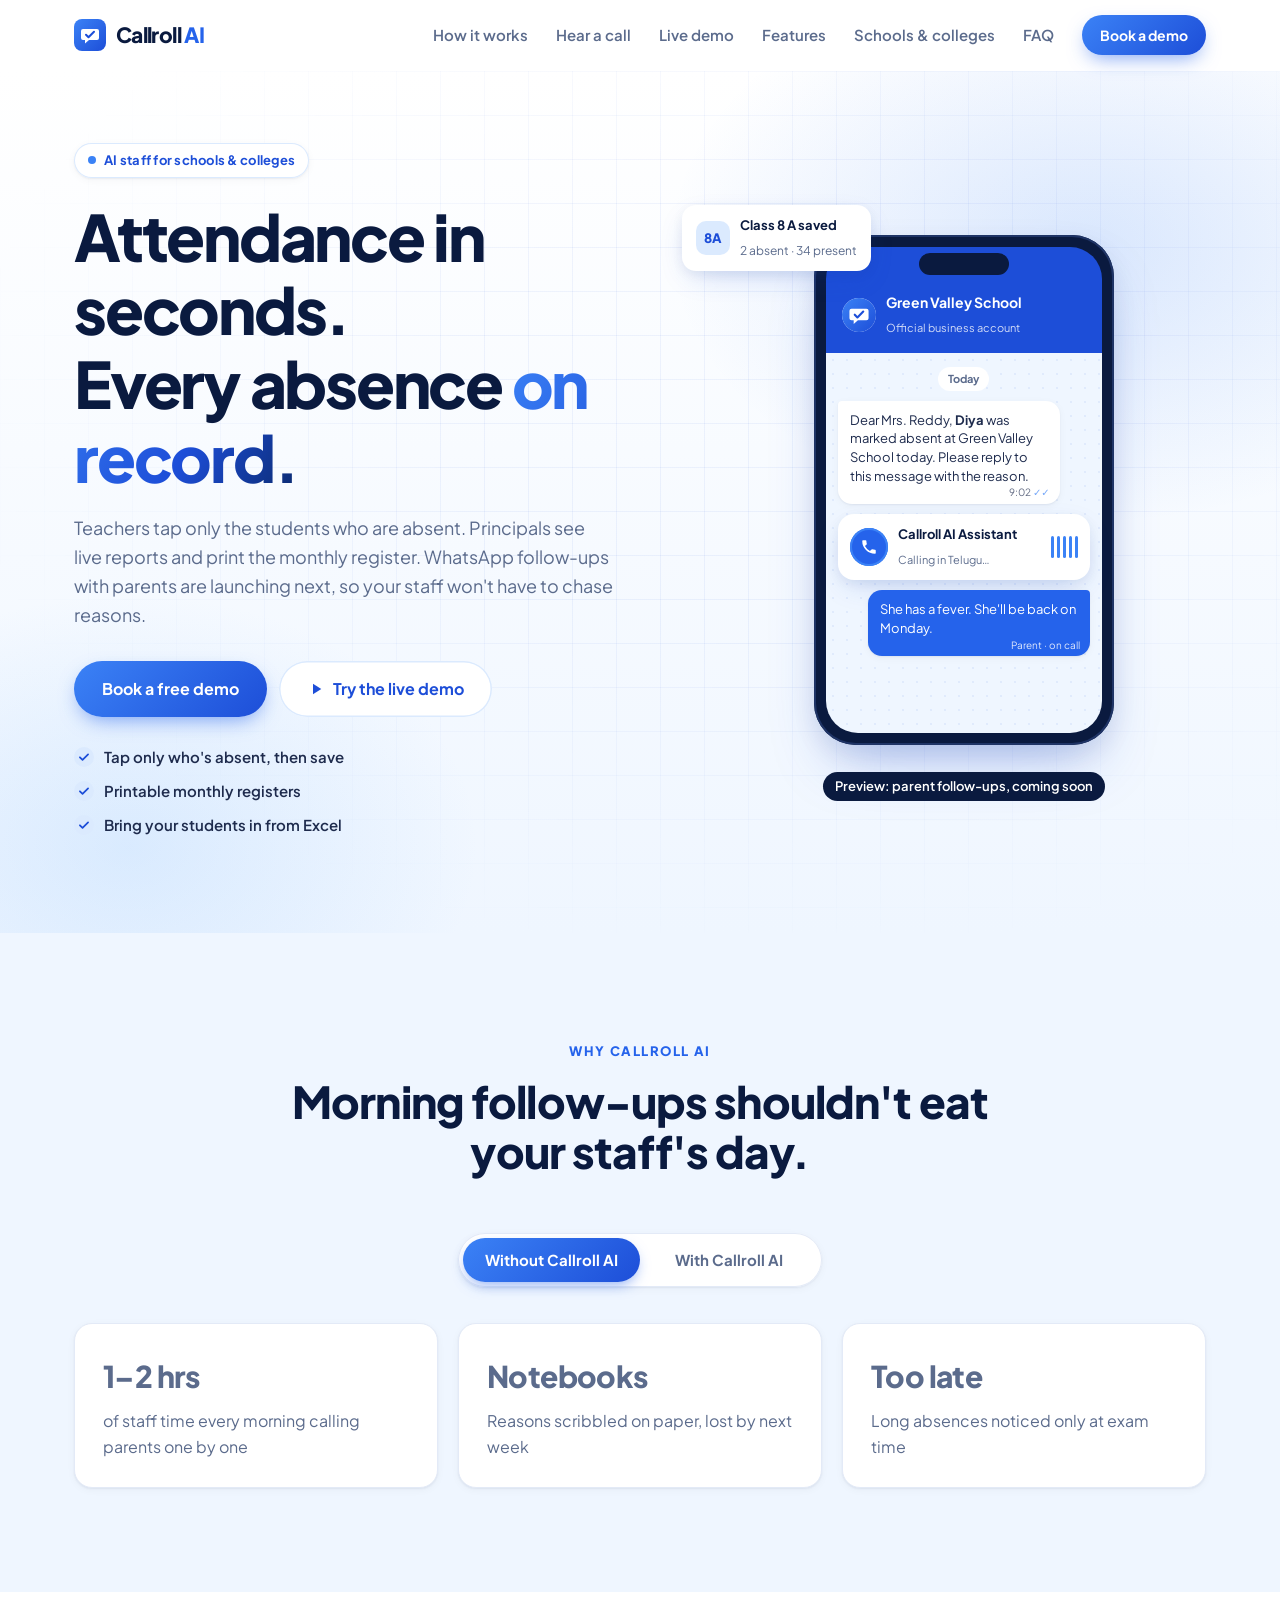
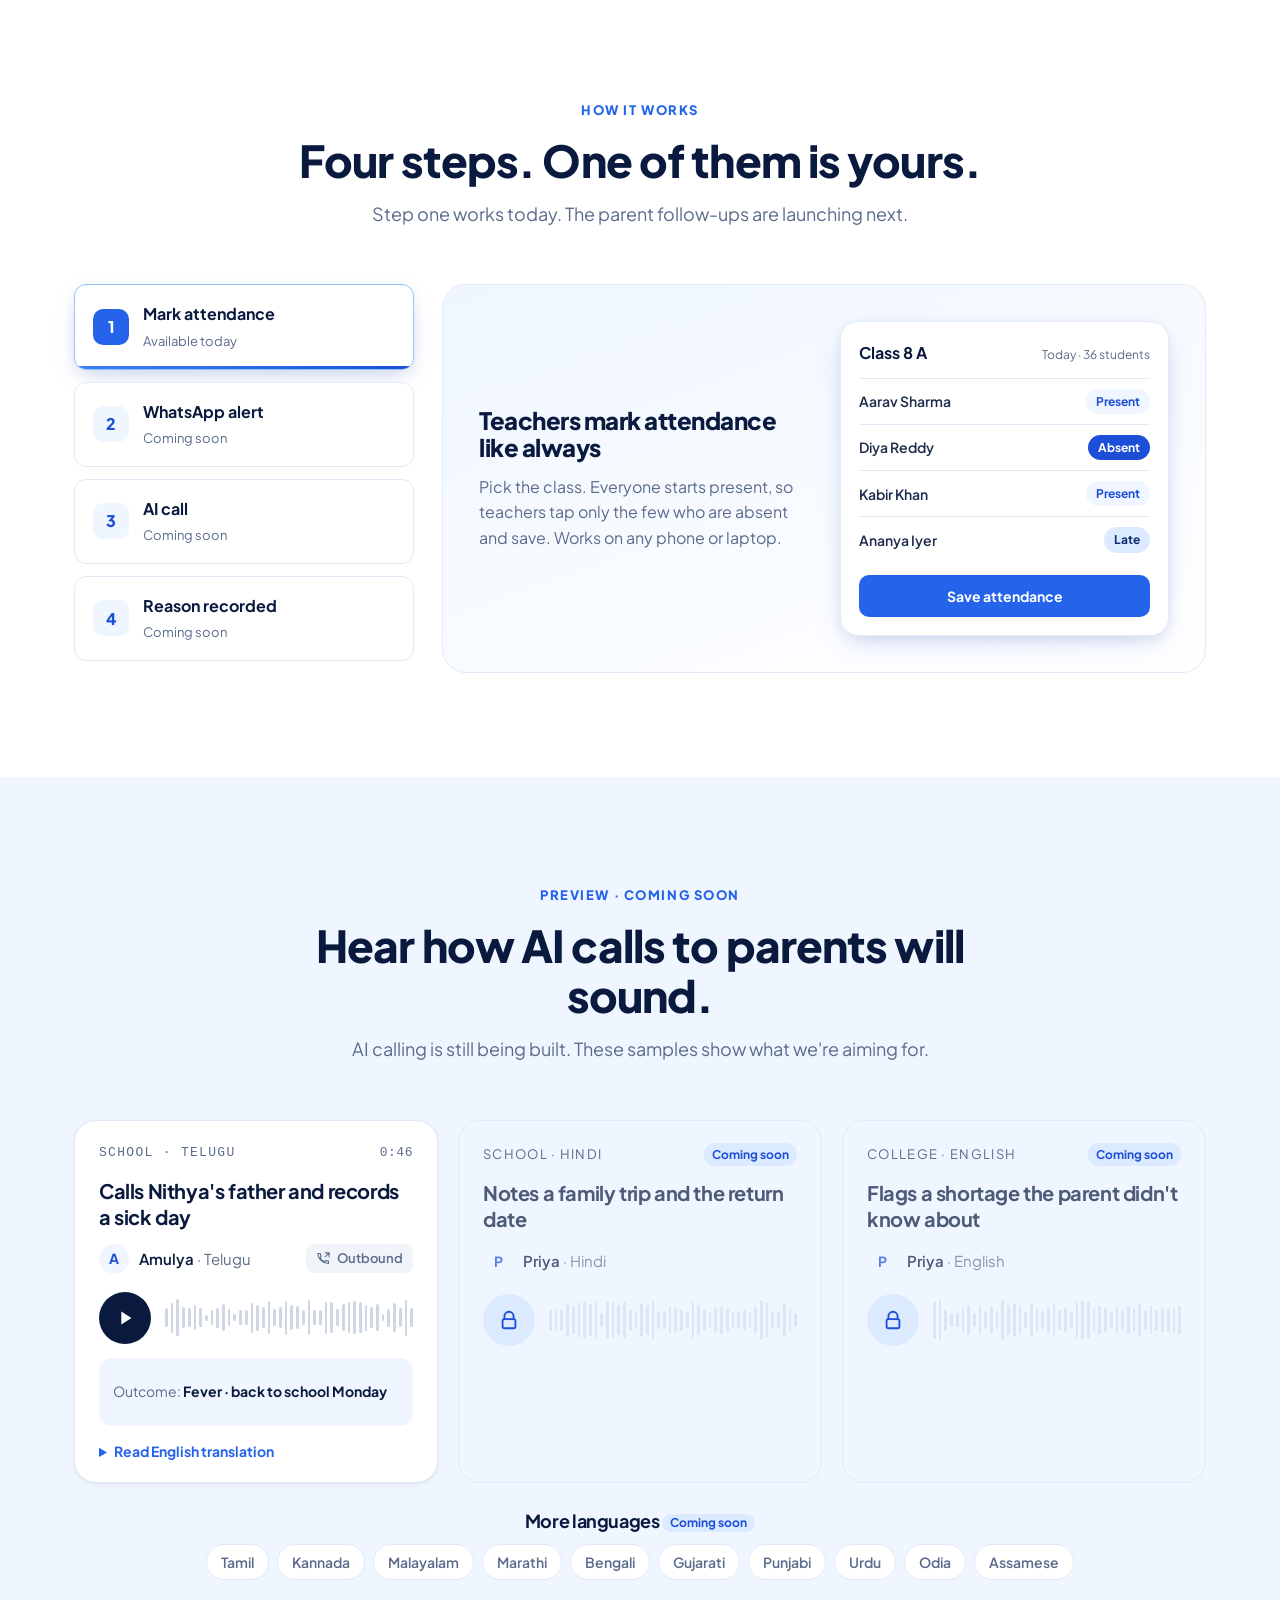
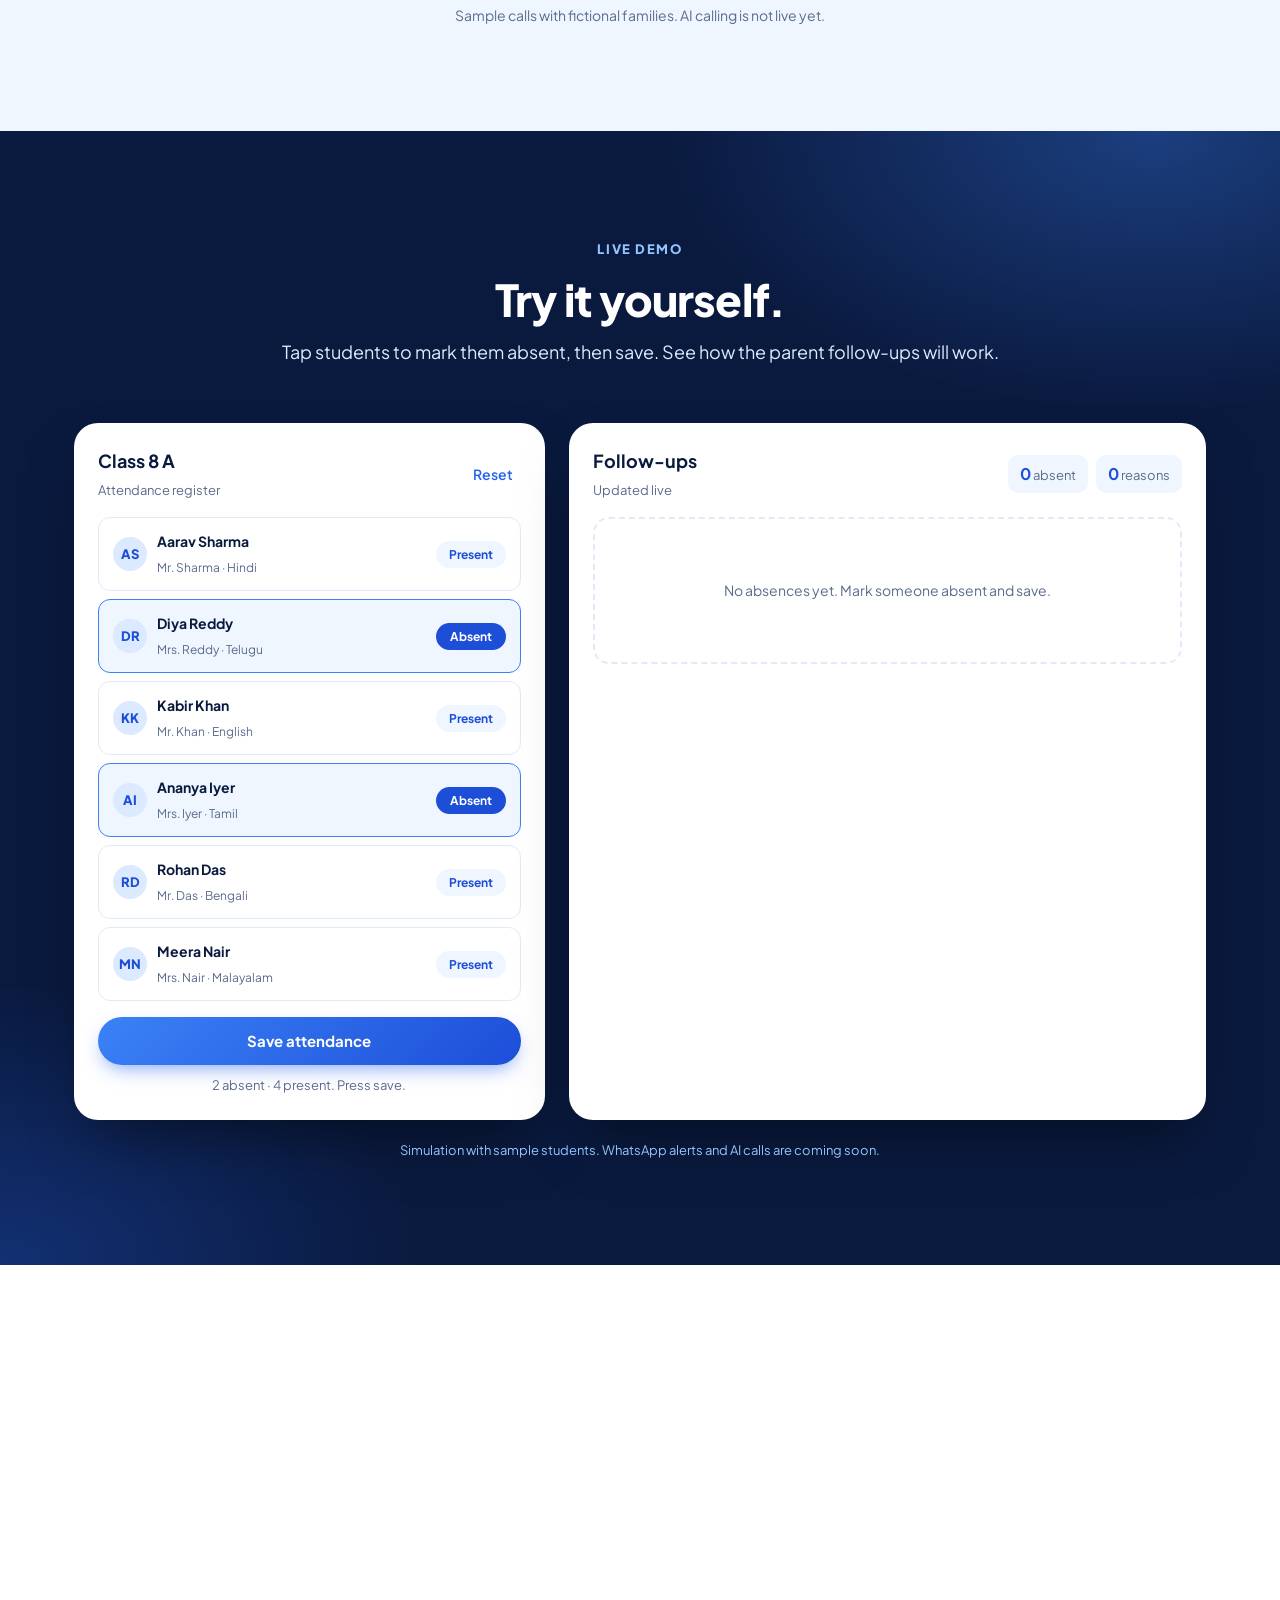
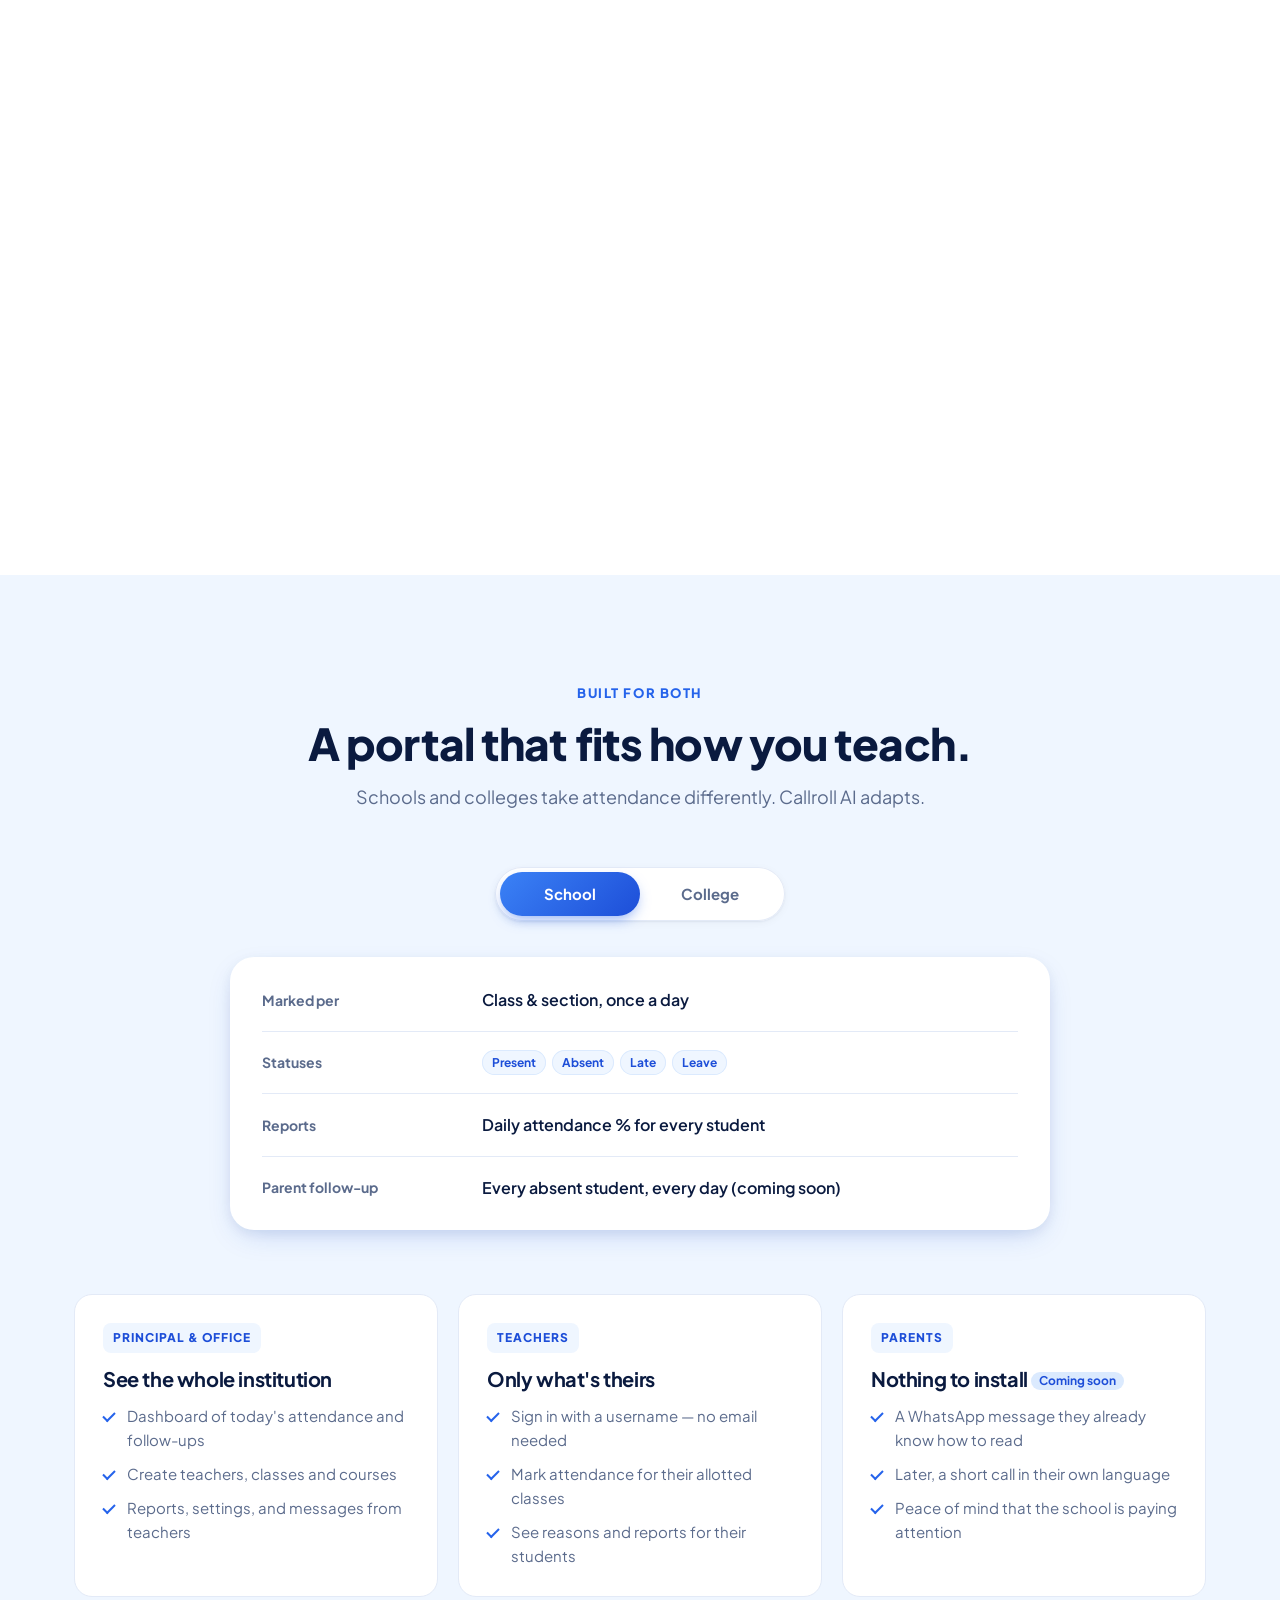
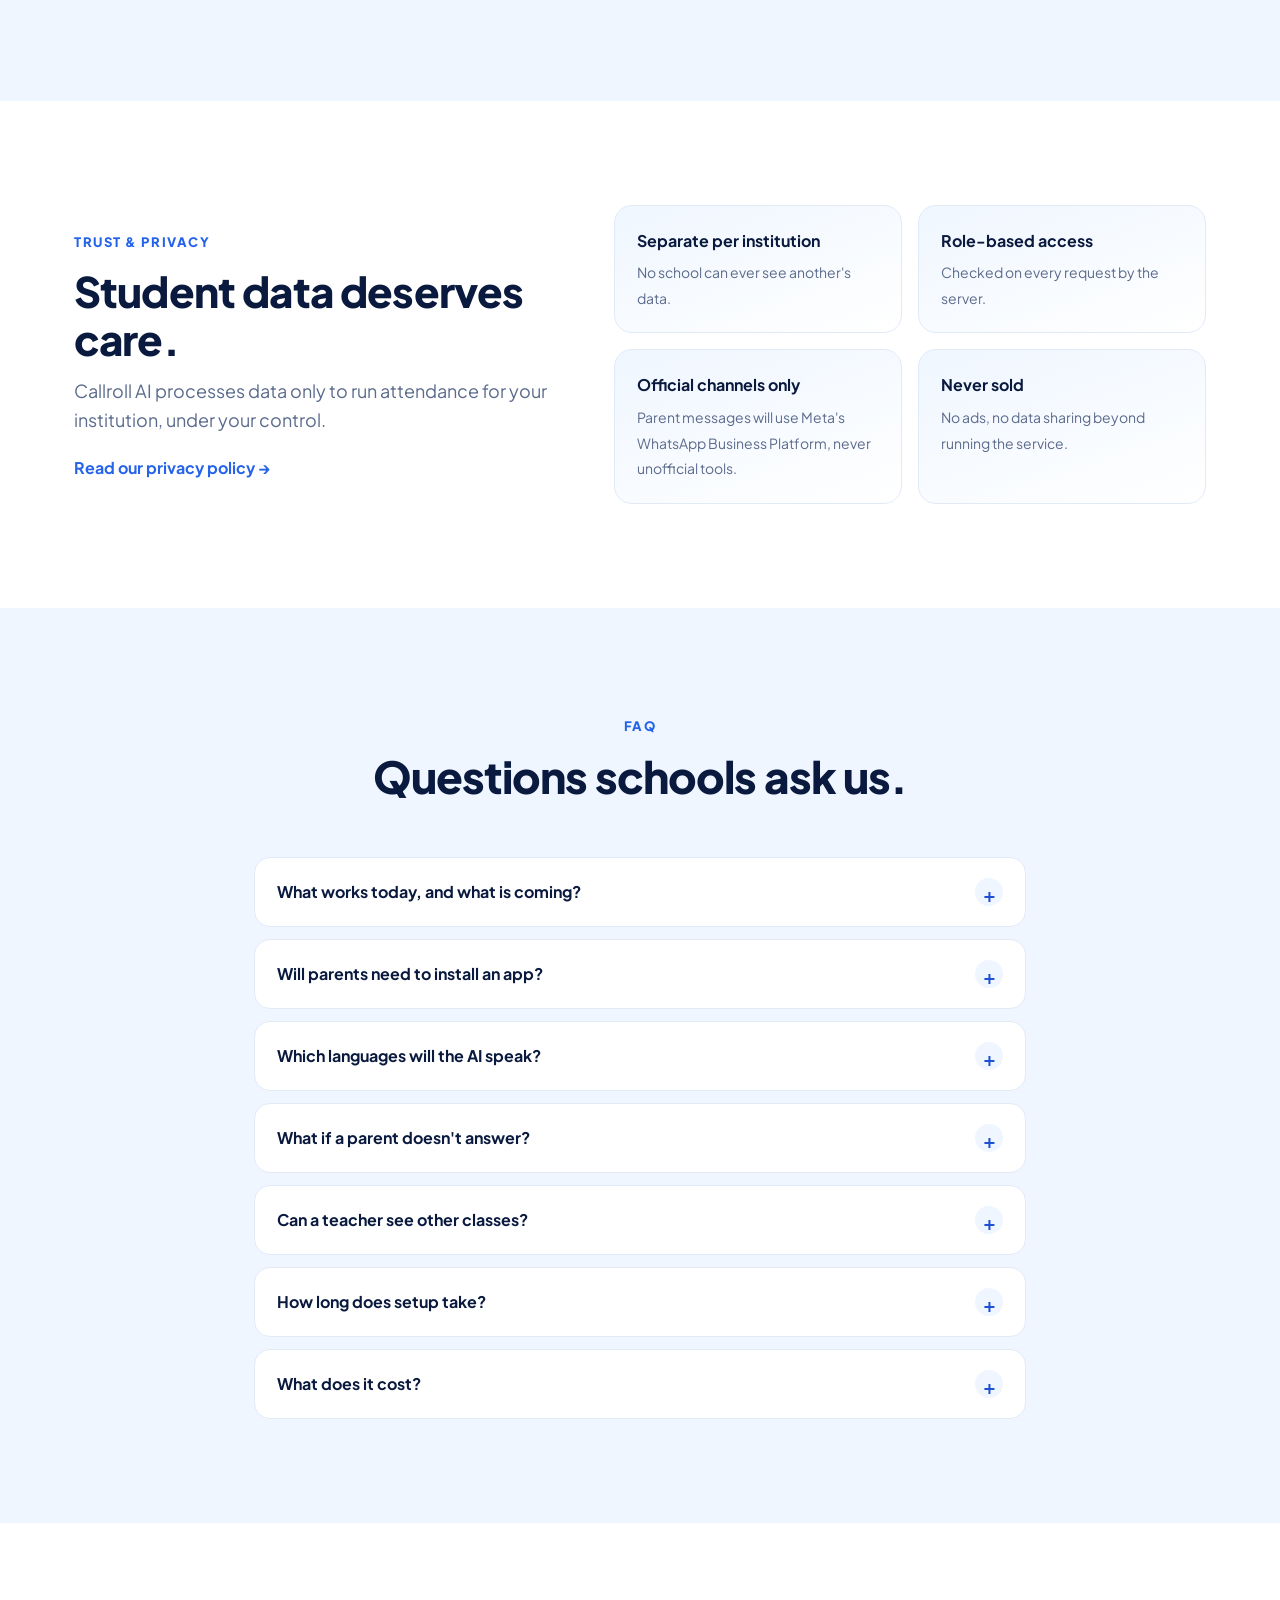
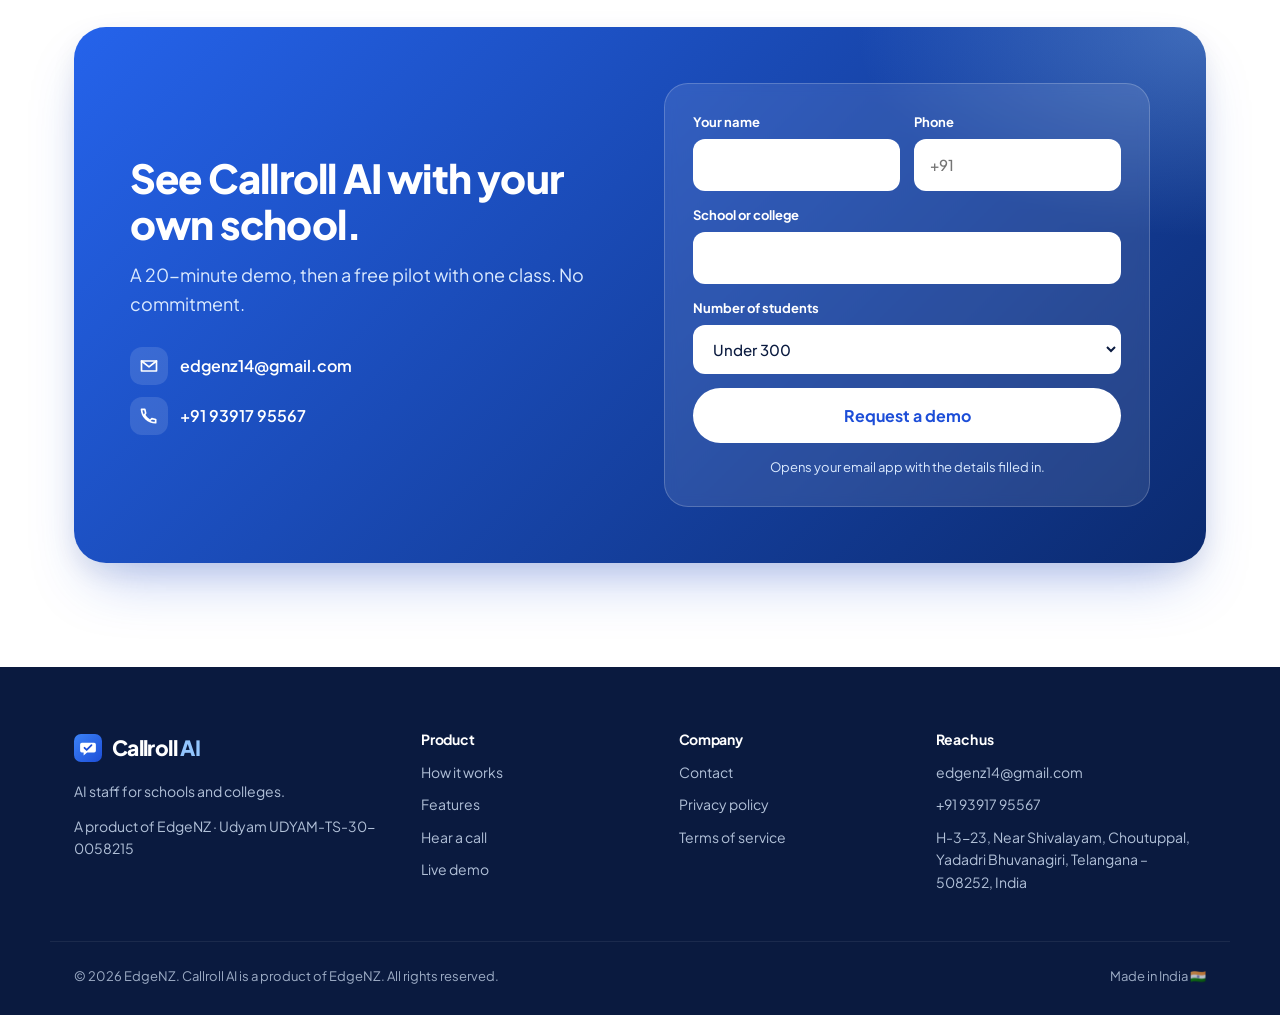
==== index.html @ d60bf0aa "Show what works today and mark the rest as coming soon The website promised WhatsApp alerts and AI c" ====
<!doctype html>
<html lang="en">
<head>
  <meta charset="utf-8">
  <meta name="viewport" content="width=device-width, initial-scale=1">
  <title>Callroll AI — Attendance for schools and colleges</title>
  <meta name="description" content="Teachers mark a class in seconds. Principals get live reports and a printable monthly register. WhatsApp follow-ups with parents are coming soon.">
  <meta property="og:title" content="Callroll AI — Attendance in seconds.">
  <meta property="og:description" content="Fast attendance, live reports and printable registers for schools and colleges. AI follow-ups with parents coming soon.">
  <meta property="og:type" content="website">
  <meta name="theme-color" content="#1D4ED8">
  <link rel="icon" href="favicon.svg" type="image/svg+xml">
  <link rel="preconnect" href="https://fonts.googleapis.com">
  <link rel="preconnect" href="https://fonts.gstatic.com" crossorigin>
  <link href="https://fonts.googleapis.com/css2?family=Plus+Jakarta+Sans:wght@400;500;600;700;800&display=swap" rel="stylesheet">
  <link rel="stylesheet" href="styles.css">
</head>
<body>

<!-- ============================== NAV ============================== -->
<header class="nav" id="nav">
  <div class="container nav-inner">
    <a href="#top" class="brand" aria-label="Callroll AI home">
      <img src="favicon.svg" alt="" width="32" height="32">
      <span>Callroll <em>AI</em></span>
    </a>

    <nav class="nav-links" id="nav-links" aria-label="Main">
      <a href="#how">How it works</a>
      <a href="#calls">Hear a call</a>
      <a href="#demo">Live demo</a>
      <a href="#features">Features</a>
      <a href="#portals">Schools &amp; colleges</a>
      <a href="#faq">FAQ</a>
      <a href="#contact" class="btn btn-primary btn-sm nav-cta">Book a demo</a>
    </nav>

    <button class="nav-toggle" id="nav-toggle" aria-label="Open menu" aria-expanded="false" aria-controls="nav-links">
      <span></span><span></span><span></span>
    </button>
  </div>
</header>

<main id="top">

<!-- ============================== HERO ============================== -->
<section class="hero">
  <div class="hero-bg" aria-hidden="true"></div>
  <div class="container hero-grid">
    <div class="hero-copy reveal">
      <span class="eyebrow"><span class="dot"></span> AI staff for schools &amp; colleges</span>
      <h1>Attendance in seconds.<br>Every absence <span class="grad">on record.</span></h1>
      <p class="lead">
        Teachers tap only the students who are absent. Principals see live reports and print the
        monthly register. WhatsApp follow-ups with parents are launching next, so your staff won't have to chase reasons.
      </p>
      <div class="hero-actions">
        <a href="#contact" class="btn btn-primary btn-lg">Book a free demo</a>
        <a href="#demo" class="btn btn-ghost btn-lg">
          <svg width="18" height="18" viewBox="0 0 24 24" fill="currentColor" aria-hidden="true"><path d="M8 5v14l11-7z"/></svg>
          Try the live demo
        </a>
      </div>
      <ul class="hero-points">
        <li><svg viewBox="0 0 24 24" aria-hidden="true"><path d="M5 12.5l4.5 4.5L19 7.5"/></svg>Tap only who's absent, then save</li>
        <li><svg viewBox="0 0 24 24" aria-hidden="true"><path d="M5 12.5l4.5 4.5L19 7.5"/></svg>Printable monthly registers</li>
        <li><svg viewBox="0 0 24 24" aria-hidden="true"><path d="M5 12.5l4.5 4.5L19 7.5"/></svg>Bring your students in from Excel</li>
      </ul>
    </div>

    <!-- Animated phone: the whole workflow in one loop -->
    <div class="hero-visual reveal" aria-label="Preview of a coming feature: a parent receives a WhatsApp alert and an AI call about their child's absence">
      <span class="preview-tag">Preview: parent follow-ups, coming soon</span>
      <div class="float-card float-a" data-seq="1">
        <span class="fc-icon">8A</span>
        <div><strong>Class 8 A saved</strong><small>2 absent · 34 present</small></div>
      </div>

      <div class="phone">
        <div class="phone-notch"></div>
        <div class="phone-head">
          <img src="favicon.svg" alt="" width="34" height="34">
          <div><strong>Green Valley School</strong><small>Official business account</small></div>
        </div>
        <div class="phone-body">
          <div class="chat-day">Today</div>
          <div class="bubble in" data-seq="2">
            Dear Mrs. Reddy, <b>Diya</b> was marked absent at Green Valley School today. Please reply to this message with the reason.
            <span class="meta">9:02 <span class="ticks">✓✓</span></span>
          </div>
          <div class="call-card" data-seq="3">
            <div class="call-avatar">
              <span class="ring"></span>
              <svg viewBox="0 0 24 24" aria-hidden="true"><path d="M6.6 10.8a15.1 15.1 0 0 0 6.6 6.6l2.2-2.2a1 1 0 0 1 1-.25 11.4 11.4 0 0 0 3.6.57 1 1 0 0 1 1 1V20a1 1 0 0 1-1 1A17 17 0 0 1 3 4a1 1 0 0 1 1-1h3.5a1 1 0 0 1 1 1c0 1.25.2 2.45.57 3.57a1 1 0 0 1-.25 1z"/></svg>
            </div>
            <div class="call-text">
              <strong>Callroll AI Assistant</strong>
              <small>Calling in Telugu…</small>
            </div>
            <div class="wave" aria-hidden="true"><i></i><i></i><i></i><i></i><i></i></div>
          </div>
          <div class="bubble out" data-seq="4">
            She has a fever. She'll be back on Monday.
            <span class="meta">Parent · on call</span>
          </div>
        </div>
      </div>

      <div class="float-card float-b" data-seq="5">
        <span class="fc-icon check">✓</span>
        <div><strong>Reason recorded</strong><small>Fever · returns Monday</small></div>
      </div>
    </div>
  </div>
</section>

<!-- ============================== BEFORE / AFTER ============================== -->
<section class="section section-tint" id="why">
  <div class="container">
    <div class="section-head reveal">
      <span class="kicker">Why Callroll AI</span>
      <h2>Morning follow-ups shouldn't eat your staff's day.</h2>
    </div>

    <div class="compare reveal">
      <div class="switch" role="tablist" aria-label="Compare">
        <button role="tab" aria-selected="true" data-compare="before" class="active">Without Callroll AI</button>
        <button role="tab" aria-selected="false" data-compare="after">With Callroll AI</button>
        <span class="switch-pill" aria-hidden="true"></span>
      </div>

      <div class="compare-grid" data-compare-panel="before">
        <div class="compare-item"><span class="ci-num">1–2 hrs</span><p>of staff time every morning calling parents one by one</p></div>
        <div class="compare-item"><span class="ci-num">Notebooks</span><p>Reasons scribbled on paper, lost by next week</p></div>
        <div class="compare-item"><span class="ci-num">Too late</span><p>Long absences noticed only at exam time</p></div>
      </div>

      <div class="compare-grid is-hidden" data-compare-panel="after">
        <div class="compare-item good"><span class="ci-num">Seconds</span><p>Everyone starts present; teachers tap only the absent students and save</p></div>
        <div class="compare-item good"><span class="ci-num">One place</span><p>Every class and date saved, with a monthly register ready to print</p></div>
        <div class="compare-item good"><span class="ci-num">Same day</span><p>Attendance shortages flagged while there's still time to act</p></div>
      </div>
    </div>
  </div>
</section>

<!-- ============================== HOW IT WORKS ============================== -->
<section class="section" id="how">
  <div class="container">
    <div class="section-head reveal">
      <span class="kicker">How it works</span>
      <h2>Four steps. One of them is yours.</h2>
      <p>Step one works today. The parent follow-ups are launching next.</p>
    </div>

    <div class="flow reveal">
      <div class="flow-steps" role="tablist" aria-label="Workflow steps">
        <button class="flow-step active" role="tab" aria-selected="true" data-step="0">
          <span class="fs-num">1</span>
          <span class="fs-text"><strong>Mark attendance</strong><small>Available today</small></span>
          <span class="fs-bar"><i></i></span>
        </button>
        <button class="flow-step" role="tab" aria-selected="false" data-step="1">
          <span class="fs-num">2</span>
          <span class="fs-text"><strong>WhatsApp alert</strong><small>Coming soon</small></span>
          <span class="fs-bar"><i></i></span>
        </button>
        <button class="flow-step" role="tab" aria-selected="false" data-step="2">
          <span class="fs-num">3</span>
          <span class="fs-text"><strong>AI call</strong><small>Coming soon</small></span>
          <span class="fs-bar"><i></i></span>
        </button>
        <button class="flow-step" role="tab" aria-selected="false" data-step="3">
          <span class="fs-num">4</span>
          <span class="fs-text"><strong>Reason recorded</strong><small>Coming soon</small></span>
          <span class="fs-bar"><i></i></span>
        </button>
      </div>

      <div class="flow-stage">
        <!-- 1. Register -->
        <div class="flow-panel active" data-panel="0">
          <div class="panel-copy">
            <h3>Teachers mark attendance like always</h3>
            <p>Pick the class. Everyone starts present, so teachers tap only the few who are absent and save. Works on any phone or laptop.</p>
          </div>
          <div class="mock mock-register">
            <div class="mock-top"><strong>Class 8 A</strong><span>Today · 36 students</span></div>
            <div class="reg-row"><span>Aarav Sharma</span><em class="st p">Present</em></div>
            <div class="reg-row"><span>Diya Reddy</span><em class="st a">Absent</em></div>
            <div class="reg-row"><span>Kabir Khan</span><em class="st p">Present</em></div>
            <div class="reg-row"><span>Ananya Iyer</span><em class="st l">Late</em></div>
            <div class="mock-save">Save attendance</div>
          </div>
        </div>

        <!-- 2. WhatsApp -->
        <div class="flow-panel" data-panel="1">
          <div class="panel-copy">
            <h3>The parent gets a WhatsApp message <em class="soon">Coming soon</em></h3>
            <p>Will be sent through WhatsApp's official platform, and you will see when each message is delivered and read.</p>
          </div>
          <div class="mock mock-wa">
            <div class="bubble in static">
              Dear Mrs. Reddy, <b>Diya</b> was marked absent at Green Valley School today. Please reply to this message with the reason.
              <span class="meta">9:02 <span class="ticks">✓✓</span></span>
            </div>
            <div class="wa-status"><span class="pill">Sent</span><span class="pill">Delivered</span><span class="pill on">Read</span></div>
          </div>
        </div>

        <!-- 3. Call -->
        <div class="flow-panel" data-panel="2">
          <div class="panel-copy">
            <h3>Callroll AI calls and asks <em class="soon">Coming soon</em></h3>
            <p>We're building a natural voice in the parent's language that asks why the student is absent and when they'll return. If nobody answers, the case is flagged for staff.</p>
          </div>
          <div class="mock mock-call">
            <div class="call-big">
              <span class="ring big"></span>
              <svg viewBox="0 0 24 24" aria-hidden="true"><path d="M6.6 10.8a15.1 15.1 0 0 0 6.6 6.6l2.2-2.2a1 1 0 0 1 1-.25 11.4 11.4 0 0 0 3.6.57 1 1 0 0 1 1 1V20a1 1 0 0 1-1 1A17 17 0 0 1 3 4a1 1 0 0 1 1-1h3.5a1 1 0 0 1 1 1c0 1.25.2 2.45.57 3.57a1 1 0 0 1-.25 1z"/></svg>
            </div>
            <div class="script">
              <p class="ai"><b>Assistant:</b> Namaskaram, I'm calling from Green Valley School about Diya…</p>
              <p class="pa"><b>Parent:</b> She has a fever. Back on Monday.</p>
            </div>
          </div>
        </div>

        <!-- 4. Dashboard -->
        <div class="flow-panel" data-panel="3">
          <div class="panel-copy">
            <h3>The reason lands in your dashboard <em class="soon">Coming soon</em></h3>
            <p>Once follow-ups launch, each reason and the parent's confirmation are saved against the student, ready for the class teacher.</p>
          </div>
          <div class="mock mock-dash">
            <div class="mock-top"><strong>Absence reasons</strong><span>Today</span></div>
            <div class="dash-row">
              <div><b>Diya Reddy</b><small>8 A · Mrs. Reddy</small></div>
              <div class="dash-reason">“Fever, back Monday”<span class="pill on">Confirmed</span></div>
            </div>
            <div class="dash-row">
              <div><b>Rohan Das</b><small>9 B · Mr. Das</small></div>
              <div class="dash-reason">“Family function”<span class="pill on">Confirmed</span></div>
            </div>
            <div class="dash-row">
              <div><b>Meera Nair</b><small>10 A · Mrs. Nair</small></div>
              <div class="dash-reason muted">Calling…<span class="pill">In progress</span></div>
            </div>
          </div>
        </div>
      </div>
    </div>
  </div>
</section>

<!-- ============================== SAMPLE CALLS ============================== -->
<section class="section section-tint" id="calls">
  <div class="container">
    <div class="section-head reveal">
      <span class="kicker">Preview · Coming soon</span>
      <h2>Hear how AI calls to parents will sound.</h2>
      <p>AI calling is still being built. These samples show what we're aiming for.</p>
    </div>

    <!-- Cards are built by app.js from calls.js -->
    <div class="calls reveal" id="calls-list"></div>
    <div class="more-languages reveal">
      <h3>More languages <em class="soon">Coming soon</em></h3>
      <ul>
        <li>Tamil</li>
        <li>Kannada</li>
        <li>Malayalam</li>
        <li>Marathi</li>
        <li>Bengali</li>
        <li>Gujarati</li>
        <li>Punjabi</li>
        <li>Urdu</li>
        <li>Odia</li>
        <li>Assamese</li>
      </ul>
    </div>

    <p class="calls-note">Sample calls with fictional families. AI calling is not live yet.</p>
  </div>
</section>

<!-- ============================== LIVE DEMO ============================== -->
<section class="section section-dark" id="demo">
  <div class="container">
    <div class="section-head light reveal">
      <span class="kicker">Live demo</span>
      <h2>Try it yourself.</h2>
      <p>Tap students to mark them absent, then save. See how the parent follow-ups will work.</p>
    </div>

    <div class="demo reveal">
      <div class="demo-card">
        <div class="demo-head">
          <div><strong>Class 8 A</strong><small>Attendance register</small></div>
          <button class="link-btn" id="demo-reset" type="button">Reset</button>
        </div>
        <ul class="demo-register" id="demo-register"></ul>
        <button class="btn btn-primary btn-block" id="demo-save" type="button">Save attendance</button>
        <p class="demo-hint" id="demo-hint">Tip: tap a name to mark them absent.</p>
      </div>

      <div class="demo-card demo-track">
        <div class="demo-head">
          <div><strong>Follow-ups</strong><small>Updated live</small></div>
          <div class="demo-stats">
            <span><b id="stat-absent">0</b> absent</span>
            <span><b id="stat-done">0</b> reasons</span>
          </div>
        </div>
        <ul class="demo-cases" id="demo-cases">
          <li class="demo-empty">No absences yet. Mark someone absent and save.</li>
        </ul>
      </div>
    </div>
    <p class="demo-note">Simulation with sample students. WhatsApp alerts and AI calls are coming soon.</p>
  </div>
</section>

<!-- ============================== FEATURES ============================== -->
<section class="section" id="features">
  <div class="container">
    <div class="section-head reveal">
      <span class="kicker">Features</span>
      <h2>Everything a school office needs. Nothing it doesn't.</h2>
    </div>

    <div class="features">
      <article class="feature reveal">
        <span class="f-icon"><svg viewBox="0 0 24 24"><path d="M4 5h16v11H8l-4 4z"/></svg></span>
        <h3>WhatsApp alerts <em class="soon">Coming soon</em></h3>
        <p>Messages to parents on WhatsApp's official platform, with delivered and read status.</p>
      </article>
      <article class="feature reveal">
        <span class="f-icon"><svg viewBox="0 0 24 24"><path d="M6.6 10.8a15 15 0 0 0 6.6 6.6l2.2-2.2 4.6 1V20A17 17 0 0 1 3 4h4l1 4.6z"/></svg></span>
        <h3>AI voice calls <em class="soon">Coming soon</em></h3>
        <p>Natural calls in the parent's language, with every call written down.</p>
      </article>
      <article class="feature reveal">
        <span class="f-icon"><svg viewBox="0 0 24 24"><path d="M4 4h16v16H4zM4 9h16M9 4v16"/></svg></span>
        <h3>Fast attendance</h3>
        <p>Everyone starts present. Tap who's absent and save. Colleges open on the current hour.</p>
      </article>
      <article class="feature reveal">
        <span class="f-icon"><svg viewBox="0 0 24 24"><path d="M4 20V10M10 20V4M16 20v-7M22 20H2"/></svg></span>
        <h3>Reports &amp; registers</h3>
        <p>Attendance %, students below the minimum, and a printable monthly register.</p>
      </article>
      <article class="feature reveal">
        <span class="f-icon"><svg viewBox="0 0 24 24"><path d="M3 12h4l3-8 4 16 3-8h4"/></svg></span>
        <h3>Excel import</h3>
        <p>Upload your existing student sheet, check the preview, and you're ready to mark.</p>
      </article>
      <article class="feature reveal">
        <span class="f-icon"><svg viewBox="0 0 24 24"><path d="M12 3l2.5 5.5L20 9l-4 4 1 6-5-3-5 3 1-6-4-4 5.5-.5z"/></svg></span>
        <h3>AI assistant for staff</h3>
        <p>Ask “Who was absent three days this week?” and get the answer instantly.</p>
      </article>
      <article class="feature reveal">
        <span class="f-icon"><svg viewBox="0 0 24 24"><circle cx="9" cy="8" r="3.5"/><path d="M2.5 20a6.5 6.5 0 0 1 13 0M16 4.5a3.5 3.5 0 0 1 0 7M18.5 20a6.5 6.5 0 0 0-3-5.5"/></svg></span>
        <h3>Admin &amp; teacher roles</h3>
        <p>Teachers see only their own classes — enforced on the server, not just hidden.</p>
      </article>
      <article class="feature reveal">
        <span class="f-icon"><svg viewBox="0 0 24 24"><path d="M12 3l8 3v6c0 4.5-3.4 8.3-8 9-4.6-.7-8-4.5-8-9V6z"/><path d="M8.5 12l2.5 2.5 4.5-5"/></svg></span>
        <h3>Private by design</h3>
        <p>Each institution's data is kept separate and never sold or used for ads.</p>
      </article>
    </div>
  </div>
</section>

<!-- ============================== SCHOOL / COLLEGE ============================== -->
<section class="section section-tint" id="portals">
  <div class="container">
    <div class="section-head reveal">
      <span class="kicker">Built for both</span>
      <h2>A portal that fits how you teach.</h2>
      <p>Schools and colleges take attendance differently. Callroll AI adapts.</p>
    </div>

    <div class="portals reveal">
      <div class="switch wide" role="tablist" aria-label="Institution type">
        <button role="tab" aria-selected="true" data-portal="school" class="active">School</button>
        <button role="tab" aria-selected="false" data-portal="college">College</button>
        <span class="switch-pill" aria-hidden="true"></span>
      </div>

      <div class="portal-card" data-portal-panel="school">
        <dl>
          <div><dt>Marked per</dt><dd>Class &amp; section, once a day</dd></div>
          <div><dt>Statuses</dt><dd><span class="pill">Present</span><span class="pill">Absent</span><span class="pill">Late</span><span class="pill">Leave</span></dd></div>
          <div><dt>Reports</dt><dd>Daily attendance % for every student</dd></div>
          <div><dt>Parent follow-up</dt><dd>Every absent student, every day (coming soon)</dd></div>
        </dl>
      </div>

      <div class="portal-card is-hidden" data-portal-panel="college">
        <dl>
          <div><dt>Marked per</dt><dd>Course &amp; teaching period</dd></div>
          <div><dt>Statuses</dt><dd><span class="pill">Present</span><span class="pill">Absent</span><span class="pill">Late</span><span class="pill">On duty</span></dd></div>
          <div><dt>Reports</dt><dd>Course-wise %, shortage below your minimum, classes needed or safe to miss</dd></div>
          <div><dt>Parent follow-up</dt><dd>Student absent for the whole day, or as many periods as you set (coming soon)</dd></div>
        </dl>
      </div>
    </div>

    <div class="roles">
      <div class="role reveal">
        <span class="role-tag">Principal &amp; office</span>
        <h3>See the whole institution</h3>
        <ul>
          <li>Dashboard of today's attendance and follow-ups</li>
          <li>Create teachers, classes and courses</li>
          <li>Reports, settings, and messages from teachers</li>
        </ul>
      </div>
      <div class="role reveal">
        <span class="role-tag">Teachers</span>
        <h3>Only what's theirs</h3>
        <ul>
          <li>Sign in with a username — no email needed</li>
          <li>Mark attendance for their allotted classes</li>
          <li>See reasons and reports for their students</li>
        </ul>
      </div>
      <div class="role reveal">
        <span class="role-tag">Parents</span>
        <h3>Nothing to install <em class="soon">Coming soon</em></h3>
        <ul>
          <li>A WhatsApp message they already know how to read</li>
          <li>Later, a short call in their own language</li>
          <li>Peace of mind that the school is paying attention</li>
        </ul>
      </div>
    </div>
  </div>
</section>

<!-- ============================== TRUST ============================== -->
<section class="section" id="trust">
  <div class="container trust">
    <div class="trust-copy reveal">
      <span class="kicker">Trust &amp; privacy</span>
      <h2>Student data deserves care.</h2>
      <p>Callroll AI processes data only to run attendance for your institution, under your control.</p>
      <a href="privacy.html" class="text-link">Read our privacy policy →</a>
    </div>
    <ul class="trust-list">
      <li class="reveal"><b>Separate per institution</b><span>No school can ever see another's data.</span></li>
      <li class="reveal"><b>Role-based access</b><span>Checked on every request by the server.</span></li>
      <li class="reveal"><b>Official channels only</b><span>Parent messages will use Meta's WhatsApp Business Platform, never unofficial tools.</span></li>
      <li class="reveal"><b>Never sold</b><span>No ads, no data sharing beyond running the service.</span></li>
    </ul>
  </div>
</section>

<!-- ============================== FAQ ============================== -->
<section class="section section-tint" id="faq">
  <div class="container narrow">
    <div class="section-head reveal">
      <span class="kicker">FAQ</span>
      <h2>Questions schools ask us.</h2>
    </div>

    <div class="faq reveal">
      <details>
        <summary>What works today, and what is coming?</summary>
        <p>Available today: fast attendance, reports, shortage tracking, printable monthly registers, Excel import, teacher accounts and the AI assistant for staff. Coming soon: WhatsApp alerts and replies from parents, then AI voice calls.</p>
      </details>
      <details>
        <summary>Will parents need to install an app?</summary>
        <p>No. When follow-ups launch, parents get a normal WhatsApp message.</p>
      </details>
      <details>
        <summary>Which languages will the AI speak?</summary>
        <p>Telugu is our first language, with Hindi and English next, followed by Tamil, Kannada, Malayalam, Marathi, Bengali, Gujarati, Punjabi, Urdu, Odia and Assamese. Each parent will be contacted in the language set on their student record.</p>
      </details>
      <details>
        <summary>What if a parent doesn't answer?</summary>
        <p>When follow-ups launch, the case will be marked for attention so staff can call personally.</p>
      </details>
      <details>
        <summary>Can a teacher see other classes?</summary>
        <p>No. Teachers only see the classes allotted to them, and this is enforced by the server on every request.</p>
      </details>
      <details>
        <summary>How long does setup take?</summary>
        <p>Usually a day. Upload your students from Excel, add your teachers, and you're live.</p>
      </details>
      <details>
        <summary>What does it cost?</summary>
        <p>Start with a free pilot for one class. After that, pricing is per student per year based on your size — contact us for a quote.</p>
      </details>
    </div>
  </div>
</section>

<!-- ============================== CONTACT ============================== -->
<section class="section" id="contact">
  <div class="container">
    <div class="cta reveal">
      <div class="cta-copy">
        <h2>See Callroll AI with your own school.</h2>
        <p>A 20-minute demo, then a free pilot with one class. No commitment.</p>
        <ul class="contact-lines">
          <li>
            <svg viewBox="0 0 24 24" aria-hidden="true"><path d="M3 6h18v12H3z"/><path d="M3 6l9 7 9-7"/></svg>
            <a href="mailto:edgenz14@gmail.com" data-contact-email>edgenz14@gmail.com</a>
          </li>
          <li>
            <svg viewBox="0 0 24 24" aria-hidden="true"><path d="M6.6 10.8a15 15 0 0 0 6.6 6.6l2.2-2.2 4.6 1V20A17 17 0 0 1 3 4h4l1 4.6z"/></svg>
            <a href="tel:+919391795567">+91 93917 95567</a>
          </li>
        </ul>
      </div>

      <form class="cta-form" id="contact-form" novalidate>
        <div class="field-row">
          <label>Your name<input name="name" required autocomplete="name"></label>
          <label>Phone<input name="phone" type="tel" required autocomplete="tel" placeholder="+91"></label>
        </div>
        <label>School or college<input name="institution" required autocomplete="organization"></label>
        <label>Number of students
          <select name="size">
            <option>Under 300</option>
            <option>300 – 1,000</option>
            <option>1,000 – 3,000</option>
            <option>Over 3,000</option>
          </select>
        </label>
        <button class="btn btn-white btn-block btn-lg" type="submit">Request a demo</button>
        <p class="form-note" id="form-note">Opens your email app with the details filled in.</p>
      </form>
    </div>
  </div>
</section>

</main>

<!-- ============================== FOOTER ============================== -->
<footer class="footer">
  <div class="container footer-grid">
    <div>
      <a href="#top" class="brand light">
        <img src="favicon.svg" alt="" width="28" height="28">
        <span>Callroll <em>AI</em></span>
      </a>
      <p class="footer-tag">AI staff for schools and colleges.</p>
      <p class="footer-tag">A product of EdgeNZ · Udyam UDYAM-TS-30-0058215</p>
    </div>
    <div>
      <h4>Product</h4>
      <a href="#how">How it works</a>
      <a href="#features">Features</a>
      <a href="#calls">Hear a call</a>
      <a href="#demo">Live demo</a>
    </div>
    <div>
      <h4>Company</h4>
      <a href="#contact">Contact</a>
      <a href="privacy.html">Privacy policy</a>
      <a href="terms.html">Terms of service</a>
    </div>
    <div>
      <h4>Reach us</h4>
      <a href="mailto:edgenz14@gmail.com">edgenz14@gmail.com</a>
      <a href="tel:+919391795567">+91 93917 95567</a>
      <address>H-3-23, Near Shivalayam, Choutuppal, Yadadri Bhuvanagiri, Telangana – 508252, India</address>
    </div>
  </div>
  <div class="container footer-bottom">
    <span>© <span id="year">2026</span> EdgeNZ. Callroll AI is a product of EdgeNZ. All rights reserved.</span>
    <span>Made in India 🇮🇳</span>
  </div>
</footer>

<script src="calls.js"></script>
<script src="app.js"></script>
</body>
</html>
---- styles.css ----
/* ============================================================
   Callroll AI — blue & white
   ============================================================ */

:root {
  --navy: #0a1a3f;
  --ink: #1e2b4d;
  --muted: #5b6b8c;
  --line: #e3eaf7;
  --blue-900: #0b2a6f;
  --blue-700: #1d4ed8;
  --blue-600: #2563eb;
  --blue-500: #3b82f6;
  --blue-300: #93c5fd;
  --blue-100: #dbeafe;
  --blue-50: #eff6ff;
  --white: #ffffff;
  --radius: 18px;
  --radius-sm: 12px;
  --shadow-sm: 0 1px 2px rgba(10, 26, 63, .06), 0 2px 8px rgba(10, 26, 63, .04);
  --shadow: 0 10px 30px -10px rgba(29, 78, 216, .25), 0 4px 12px rgba(10, 26, 63, .06);
  --shadow-lg: 0 30px 60px -20px rgba(29, 78, 216, .35), 0 10px 24px rgba(10, 26, 63, .08);
  --ease: cubic-bezier(.2, .7, .2, 1);
  font-family: "Plus Jakarta Sans", system-ui, -apple-system, "Segoe UI", Roboto, sans-serif;
  color: var(--ink);
}

*, *::before, *::after { box-sizing: border-box; }

html { scroll-behavior: smooth; scroll-padding-top: 80px; }

body {
  margin: 0;
  background: var(--white);
  font-size: 16px;
  line-height: 1.6;
  -webkit-font-smoothing: antialiased;
  overflow-x: hidden;
}

img { max-width: 100%; display: block; }
a { color: inherit; text-decoration: none; }
h1, h2, h3, h4 { color: var(--navy); margin: 0; line-height: 1.15; letter-spacing: -.02em; }
p { margin: 0; }
button { font: inherit; cursor: pointer; }

:focus-visible { outline: 3px solid var(--blue-300); outline-offset: 2px; border-radius: 8px; }

.container { width: 100%; max-width: 1180px; margin: 0 auto; padding: 0 24px; }
.container.narrow { max-width: 820px; }

/* ---------- Buttons ---------- */

.btn {
  display: inline-flex; align-items: center; justify-content: center; gap: 8px;
  border: 0; border-radius: 999px; font-weight: 700;
  padding: 12px 22px; font-size: 15px;
  transition: transform .2s var(--ease), box-shadow .2s var(--ease), background .2s;
  white-space: nowrap;
}
.btn:hover { transform: translateY(-2px); }
.btn-sm { padding: 9px 18px; font-size: 14px; }
.btn-lg { padding: 15px 28px; font-size: 16px; }
.btn-block { width: 100%; }
.btn-primary {
  background: linear-gradient(135deg, var(--blue-500), var(--blue-700));
  color: var(--white);
  box-shadow: 0 8px 20px -6px rgba(37, 99, 235, .6);
}
.btn-primary:hover { box-shadow: 0 14px 28px -8px rgba(37, 99, 235, .7); }
.btn-primary:disabled { opacity: .5; cursor: not-allowed; transform: none; }
.btn-ghost { background: var(--white); color: var(--blue-700); box-shadow: inset 0 0 0 1.5px var(--blue-100); }
.btn-ghost:hover { box-shadow: inset 0 0 0 1.5px var(--blue-300); }
.btn-white { background: var(--white); color: var(--blue-700); }
.btn-white:hover { box-shadow: 0 12px 24px -10px rgba(0, 0, 0, .35); }

.link-btn { background: none; border: 0; color: var(--blue-600); font-weight: 600; font-size: 14px; padding: 4px 8px; }
.text-link { color: var(--blue-600); font-weight: 700; display: inline-block; margin-top: 20px; }
.text-link:hover { text-decoration: underline; }

/* ---------- Nav ---------- */

.nav {
  position: sticky; top: 0; z-index: 50;
  background: rgba(255, 255, 255, .8);
  backdrop-filter: saturate(180%) blur(14px);
  -webkit-backdrop-filter: saturate(180%) blur(14px);
  border-bottom: 1px solid transparent;
  transition: border-color .3s, box-shadow .3s;
}
.nav.scrolled { border-color: var(--line); box-shadow: var(--shadow-sm); }
.nav-inner { display: flex; align-items: center; justify-content: space-between; height: 70px; }

.brand { display: inline-flex; align-items: center; gap: 10px; font-weight: 800; font-size: 21px; color: var(--navy); letter-spacing: -.03em; }
.brand.light { color: var(--white); }

.nav-links { display: flex; align-items: center; gap: 28px; }
.nav-links a:not(.btn) { font-size: 15px; font-weight: 600; color: var(--muted); transition: color .2s; }
.nav-links a:not(.btn):hover { color: var(--blue-700); }

.nav-toggle { display: none; background: none; border: 0; width: 42px; height: 42px; padding: 10px; flex-direction: column; justify-content: space-between; }
.nav-toggle span { display: block; height: 2px; background: var(--navy); border-radius: 2px; transition: transform .3s, opacity .3s; }
.nav-toggle[aria-expanded="true"] span:nth-child(1) { transform: translateY(9px) rotate(45deg); }
.nav-toggle[aria-expanded="true"] span:nth-child(2) { opacity: 0; }
.nav-toggle[aria-expanded="true"] span:nth-child(3) { transform: translateY(-9px) rotate(-45deg); }

/* ---------- Hero ---------- */

.hero { position: relative; padding: 72px 0 96px; overflow: hidden; }
.hero-bg {
  position: absolute; inset: 0; z-index: -1;
  background:
    radial-gradient(600px 400px at 85% 20%, rgba(59, 130, 246, .18), transparent 70%),
    radial-gradient(500px 360px at 10% 90%, rgba(147, 197, 253, .25), transparent 70%),
    linear-gradient(var(--white), var(--blue-50));
}
.hero-bg::after {
  content: ""; position: absolute; inset: 0;
  background-image:
    linear-gradient(rgba(29, 78, 216, .06) 1px, transparent 1px),
    linear-gradient(90deg, rgba(29, 78, 216, .06) 1px, transparent 1px);
  background-size: 44px 44px;
  mask-image: radial-gradient(ellipse at 60% 40%, #000 30%, transparent 75%);
  -webkit-mask-image: radial-gradient(ellipse at 60% 40%, #000 30%, transparent 75%);
}

.hero-grid { display: grid; grid-template-columns: 1.1fr .9fr; gap: 56px; align-items: center; }

.eyebrow {
  display: inline-flex; align-items: center; gap: 8px;
  padding: 7px 14px; border-radius: 999px;
  background: var(--white); color: var(--blue-700);
  font-size: 13px; font-weight: 700; letter-spacing: .02em;
  box-shadow: inset 0 0 0 1px var(--blue-100), var(--shadow-sm);
}
.eyebrow .dot { width: 8px; height: 8px; border-radius: 50%; background: var(--blue-500); box-shadow: 0 0 0 0 rgba(59, 130, 246, .6); animation: pulse 2s infinite; }

.hero h1 { font-size: clamp(38px, 5.6vw, 64px); font-weight: 800; margin: 22px 0 20px; letter-spacing: -.035em; }
.grad { background: linear-gradient(120deg, var(--blue-500), var(--blue-700) 60%, var(--blue-900)); -webkit-background-clip: text; background-clip: text; color: transparent; }
.lead { font-size: 18px; color: var(--muted); max-width: 540px; }

.hero-actions { display: flex; flex-wrap: wrap; gap: 12px; margin: 32px 0 28px; }

.hero-points { list-style: none; padding: 0; margin: 0; display: grid; gap: 10px; }
.hero-points li { display: flex; align-items: center; gap: 10px; font-size: 15px; font-weight: 600; color: var(--ink); }
.hero-points svg { width: 20px; height: 20px; flex: none; padding: 3px; border-radius: 50%; background: var(--blue-100); fill: none; stroke: var(--blue-700); stroke-width: 3; stroke-linecap: round; stroke-linejoin: round; }

/* Phone */

.hero-visual { position: relative; display: flex; justify-content: center; padding: 30px 0; }

.phone {
  width: 300px; border-radius: 42px; padding: 12px;
  background: var(--navy);
  box-shadow: var(--shadow-lg), inset 0 0 0 2px #1f3466;
  position: relative;
}
.phone-notch { position: absolute; top: 18px; left: 50%; transform: translateX(-50%); width: 90px; height: 22px; background: var(--navy); border-radius: 999px; z-index: 2; }
.phone-head {
  display: flex; align-items: center; gap: 10px;
  background: var(--blue-700); color: var(--white);
  padding: 44px 16px 14px; border-radius: 32px 32px 0 0;
}
.phone-head img { border-radius: 50%; background: var(--white); }
.phone-head strong { display: block; font-size: 14px; }
.phone-head small { font-size: 11px; opacity: .8; }
.phone-body {
  background: var(--blue-50);
  background-image: radial-gradient(rgba(29, 78, 216, .07) 1px, transparent 1px);
  background-size: 14px 14px;
  border-radius: 0 0 32px 32px;
  padding: 14px 12px 22px; min-height: 380px;
  display: flex; flex-direction: column; gap: 10px;
}
.chat-day { align-self: center; font-size: 11px; font-weight: 700; color: var(--muted); background: var(--white); padding: 3px 10px; border-radius: 999px; }

.bubble {
  max-width: 88%; padding: 10px 12px 18px; border-radius: 14px;
  font-size: 13px; line-height: 1.45; position: relative;
  box-shadow: var(--shadow-sm);
}
.bubble.in { align-self: flex-start; background: var(--white); border-top-left-radius: 4px; }
.bubble.out { align-self: flex-end; background: var(--blue-600); color: var(--white); border-top-right-radius: 4px; }
.bubble .meta { position: absolute; right: 10px; bottom: 4px; font-size: 10px; opacity: .7; }
.bubble .ticks { color: var(--blue-500); font-weight: 700; }
.bubble.out .meta { opacity: .85; }

.call-card {
  display: flex; align-items: center; gap: 10px;
  background: var(--white); border-radius: 16px; padding: 10px 12px;
  box-shadow: var(--shadow);
}
.call-avatar { position: relative; width: 38px; height: 38px; border-radius: 50%; background: var(--blue-600); display: grid; place-items: center; flex: none; }
.call-avatar svg { width: 18px; height: 18px; fill: var(--white); position: relative; z-index: 1; }
.ring { position: absolute; inset: 0; border-radius: 50%; border: 2px solid var(--blue-500); animation: ring 1.6s infinite; }
.call-text strong { display: block; font-size: 13px; color: var(--navy); }
.call-text small { font-size: 11px; color: var(--muted); }
.wave { margin-left: auto; display: flex; align-items: center; gap: 3px; height: 22px; }
.wave i { width: 3px; height: 100%; background: var(--blue-500); border-radius: 3px; animation: wave 1s infinite ease-in-out; }
.wave i:nth-child(2) { animation-delay: .1s; }
.wave i:nth-child(3) { animation-delay: .2s; }
.wave i:nth-child(4) { animation-delay: .3s; }
.wave i:nth-child(5) { animation-delay: .4s; }

.float-card {
  position: absolute; z-index: 3;
  display: flex; align-items: center; gap: 10px;
  background: var(--white); border-radius: 14px; padding: 10px 14px;
  box-shadow: var(--shadow);
}
.float-card strong { display: block; font-size: 13px; color: var(--navy); }
.float-card small { font-size: 12px; color: var(--muted); }
.fc-icon { width: 34px; height: 34px; border-radius: 10px; background: var(--blue-100); color: var(--blue-700); display: grid; place-items: center; font-weight: 800; font-size: 13px; }
.fc-icon.check { background: var(--blue-600); color: var(--white); font-size: 16px; }
.float-a { top: 0; left: -40px; }
.float-b { bottom: 0; right: -40px; }

/* Sequenced items (hero loop) */
[data-seq] { transition: opacity .5s var(--ease), transform .5s var(--ease); }
.hero-visual.playing [data-seq] { opacity: 0; transform: translateY(12px) scale(.98); }
.hero-visual.playing [data-seq].shown { opacity: 1; transform: none; }

/* ---------- Sections ---------- */

.section { padding: 104px 0; position: relative; }
.section-tint { background: var(--blue-50); }
.section-dark {
  background:
    radial-gradient(700px 400px at 90% 0%, rgba(59, 130, 246, .35), transparent 70%),
    radial-gradient(600px 400px at 0% 100%, rgba(37, 99, 235, .3), transparent 70%),
    var(--navy);
  color: var(--blue-100);
}

.section-head { text-align: center; max-width: 720px; margin: 0 auto 56px; }
.section-head h2 { font-size: clamp(30px, 4vw, 44px); font-weight: 800; }
.section-head p { margin-top: 14px; font-size: 18px; color: var(--muted); }
.section-head.light h2 { color: var(--white); }
.section-head.light p { color: var(--blue-100); }
.kicker { display: inline-block; font-size: 13px; font-weight: 800; letter-spacing: .12em; text-transform: uppercase; color: var(--blue-600); margin-bottom: 14px; }
.section-head.light .kicker { color: var(--blue-300); }

.pill { display: inline-flex; align-items: center; padding: 3px 10px; border-radius: 999px; font-size: 12px; font-weight: 700; background: var(--blue-50); color: var(--blue-700); box-shadow: inset 0 0 0 1px var(--blue-100); }
.pill.on { background: var(--blue-600); color: var(--white); box-shadow: none; }
.muted { color: var(--muted); }

/* ---------- Switch (segmented) ---------- */

.switch {
  position: relative; display: inline-grid; grid-auto-flow: column; grid-auto-columns: 1fr;
  background: var(--white); border-radius: 999px; padding: 5px;
  box-shadow: inset 0 0 0 1px var(--line), var(--shadow-sm);
  margin: 0 auto 36px;
}
.switch button { position: relative; z-index: 1; border: 0; background: none; padding: 10px 22px; border-radius: 999px; font-weight: 700; font-size: 15px; color: var(--muted); transition: color .3s; }
.switch button.active { color: var(--white); }
.switch-pill { position: absolute; top: 5px; bottom: 5px; left: 5px; width: calc(50% - 5px); border-radius: 999px; background: linear-gradient(135deg, var(--blue-500), var(--blue-700)); transition: transform .4s var(--ease); box-shadow: 0 6px 14px -4px rgba(37, 99, 235, .55); }
.switch.right .switch-pill { transform: translateX(100%); }
.switch.wide button { min-width: 140px; }

.compare, .portals { text-align: center; }

/* ---------- Before / after ---------- */

.compare-grid { display: grid; grid-template-columns: repeat(3, 1fr); gap: 20px; text-align: left; animation: fadeUp .5s var(--ease); }
.compare-item { background: var(--white); border-radius: var(--radius); padding: 28px; box-shadow: var(--shadow-sm); border: 1px solid var(--line); }
.ci-num { display: block; font-size: 30px; font-weight: 800; color: var(--muted); letter-spacing: -.02em; margin-bottom: 8px; }
.compare-item p { color: var(--muted); }
.compare-item.good { border-color: var(--blue-100); box-shadow: var(--shadow); }
.compare-item.good .ci-num { color: var(--blue-700); }
.compare-item.good p { color: var(--ink); }
.is-hidden { display: none !important; }

/* ---------- Workflow ---------- */

.flow { display: grid; grid-template-columns: 340px 1fr; gap: 28px; align-items: stretch; }
.flow-steps { display: grid; gap: 12px; align-content: start; }
.flow-step {
  position: relative; overflow: hidden;
  display: flex; align-items: center; gap: 14px; text-align: left;
  background: var(--white); border: 1px solid var(--line); border-radius: var(--radius-sm);
  padding: 16px 18px; transition: border-color .3s, box-shadow .3s, transform .3s var(--ease);
}
.flow-step:hover { transform: translateX(4px); }
.flow-step.active { border-color: var(--blue-300); box-shadow: var(--shadow); }
.fs-num { width: 36px; height: 36px; flex: none; border-radius: 10px; display: grid; place-items: center; font-weight: 800; background: var(--blue-50); color: var(--blue-700); transition: background .3s, color .3s; }
.flow-step.active .fs-num { background: var(--blue-600); color: var(--white); }
.fs-text strong { display: block; color: var(--navy); font-size: 16px; }
.fs-text small { color: var(--muted); font-size: 13px; }
.fs-bar { position: absolute; left: 0; bottom: 0; height: 3px; width: 100%; background: transparent; }
.fs-bar i { display: block; height: 100%; width: 0; background: linear-gradient(90deg, var(--blue-500), var(--blue-700)); }
.flow-step.active .fs-bar i { animation: fill var(--step-ms, 5000ms) linear forwards; }
.flow.paused .flow-step.active .fs-bar i { animation: none; width: 100%; }

.flow-stage { position: relative; background: linear-gradient(160deg, var(--blue-50), var(--white)); border: 1px solid var(--line); border-radius: 24px; padding: 36px; min-height: 380px; overflow: hidden; }
.flow-panel { display: none; grid-template-columns: 1fr 1fr; gap: 32px; align-items: center; height: 100%; }
.flow-panel.active { display: grid; animation: fadeUp .5s var(--ease); }
.panel-copy h3 { font-size: 24px; font-weight: 800; margin-bottom: 12px; }
.panel-copy p { color: var(--muted); }

.mock { background: var(--white); border-radius: var(--radius); box-shadow: var(--shadow); padding: 18px; border: 1px solid var(--line); }
.mock-top { display: flex; justify-content: space-between; align-items: baseline; margin-bottom: 12px; }
.mock-top strong { color: var(--navy); }
.mock-top span { font-size: 12px; color: var(--muted); }

.reg-row { display: flex; justify-content: space-between; align-items: center; padding: 10px 0; border-top: 1px solid var(--line); font-size: 14px; font-weight: 600; }
.st { font-style: normal; font-size: 12px; font-weight: 700; padding: 3px 10px; border-radius: 999px; }
.st.p { background: var(--blue-50); color: var(--blue-700); }
.st.a { background: var(--blue-700); color: var(--white); }
.st.l { background: var(--blue-100); color: var(--blue-900); }
.mock-save { margin-top: 12px; text-align: center; padding: 10px; border-radius: 10px; background: var(--blue-600); color: var(--white); font-weight: 700; font-size: 14px; }

.mock-wa { background: var(--blue-50); }
.bubble.static { max-width: 100%; }
.wa-status { display: flex; gap: 6px; margin-top: 14px; }

.mock-call { display: flex; flex-direction: column; align-items: center; gap: 18px; }
.call-big { position: relative; width: 72px; height: 72px; border-radius: 50%; background: var(--blue-600); display: grid; place-items: center; }
.call-big svg { width: 30px; height: 30px; fill: var(--white); position: relative; z-index: 1; }
.ring.big { border-width: 3px; }
.script { width: 100%; display: grid; gap: 8px; font-size: 14px; }
.script p { padding: 10px 12px; border-radius: 12px; }
.script .ai { background: var(--blue-50); }
.script .pa { background: var(--blue-600); color: var(--white); }

.dash-row { display: flex; justify-content: space-between; align-items: center; gap: 12px; padding: 12px 0; border-top: 1px solid var(--line); }
.dash-row b { display: block; font-size: 14px; color: var(--navy); }
.dash-row small { font-size: 12px; color: var(--muted); }
.dash-reason { display: flex; flex-direction: column; align-items: flex-end; gap: 4px; font-size: 13px; font-weight: 600; text-align: right; }

/* ---------- Live demo ---------- */

.demo { display: grid; grid-template-columns: .85fr 1.15fr; gap: 24px; }
.demo-card { background: var(--white); color: var(--ink); border-radius: 24px; padding: 24px; box-shadow: 0 30px 60px -20px rgba(0, 0, 0, .5); }
.demo-head { display: flex; justify-content: space-between; align-items: center; margin-bottom: 16px; }
.demo-head strong { display: block; color: var(--navy); font-size: 18px; }
.demo-head small { color: var(--muted); font-size: 13px; }
.demo-stats { display: flex; gap: 8px; }
.demo-stats span { background: var(--blue-50); padding: 6px 12px; border-radius: 10px; font-size: 13px; color: var(--muted); }
.demo-stats b { color: var(--blue-700); font-size: 16px; }

.demo-register { list-style: none; padding: 0; margin: 0 0 16px; display: grid; gap: 8px; }
.demo-register button {
  width: 100%; display: flex; align-items: center; justify-content: space-between; gap: 10px;
  padding: 12px 14px; border-radius: 12px; border: 1px solid var(--line); background: var(--white);
  text-align: left; transition: all .2s var(--ease);
}
.demo-register button:hover { border-color: var(--blue-300); }
.demo-register button[aria-pressed="true"] { background: var(--blue-50); border-color: var(--blue-500); }
.demo-register button:disabled { cursor: default; }
.who { display: flex; align-items: center; gap: 10px; }
.avatar { width: 34px; height: 34px; border-radius: 50%; display: grid; place-items: center; font-size: 13px; font-weight: 800; background: var(--blue-100); color: var(--blue-700); flex: none; }
.who b { display: block; font-size: 14px; color: var(--navy); }
.who small { font-size: 12px; color: var(--muted); }
.toggle-st { font-size: 12px; font-weight: 700; padding: 4px 12px; border-radius: 999px; background: var(--blue-50); color: var(--blue-700); min-width: 70px; text-align: center; transition: all .2s; }
[aria-pressed="true"] .toggle-st { background: var(--blue-700); color: var(--white); }

.demo-hint { text-align: center; font-size: 13px; color: var(--muted); margin-top: 10px; min-height: 20px; }
.demo-note { text-align: center; font-size: 13px; color: var(--blue-300); margin-top: 20px; }

.demo-cases { list-style: none; padding: 0; margin: 0; display: grid; gap: 10px; }
.demo-empty { text-align: center; color: var(--muted); padding: 60px 20px; border: 2px dashed var(--line); border-radius: 16px; font-size: 14px; }

.case { border: 1px solid var(--line); border-radius: 16px; padding: 14px 16px; animation: fadeUp .4s var(--ease); }
.case-top { display: flex; justify-content: space-between; align-items: center; gap: 10px; }
.case-status { font-size: 12px; font-weight: 700; padding: 4px 10px; border-radius: 999px; background: var(--blue-50); color: var(--blue-700); white-space: nowrap; display: inline-flex; align-items: center; gap: 6px; }
.case-status.live::before { content: ""; width: 7px; height: 7px; border-radius: 50%; background: var(--blue-500); animation: pulse 1.4s infinite; }
.case-status.done { background: var(--blue-600); color: var(--white); }
.case-status.warn { background: var(--white); color: var(--blue-900); box-shadow: inset 0 0 0 1.5px var(--blue-300); }

.track { display: grid; grid-template-columns: repeat(4, 1fr); gap: 6px; margin: 12px 0 4px; }
.track span { height: 6px; border-radius: 6px; background: var(--line); position: relative; overflow: hidden; }
.track span.on::after { content: ""; position: absolute; inset: 0; background: linear-gradient(90deg, var(--blue-500), var(--blue-700)); animation: grow .5s var(--ease); transform-origin: left; }
.track-labels { display: grid; grid-template-columns: repeat(4, 1fr); gap: 6px; font-size: 11px; color: var(--muted); font-weight: 600; }

.case-result { margin-top: 12px; padding: 12px; background: var(--blue-50); border-radius: 12px; font-size: 13px; animation: fadeUp .4s var(--ease); }
.case-result q { display: block; font-style: italic; color: var(--ink); }
.case-result small { display: block; color: var(--muted); margin-top: 4px; }
.case-result b { color: var(--blue-700); }
.case-result .btn { margin-top: 10px; }

/* ---------- Features ---------- */

.features { display: grid; grid-template-columns: repeat(4, 1fr); gap: 20px; }
.feature {
  background: var(--white); border: 1px solid var(--line); border-radius: var(--radius);
  padding: 26px; transition: transform .3s var(--ease), box-shadow .3s, border-color .3s;
}
.feature:hover { transform: translateY(-6px); box-shadow: var(--shadow); border-color: var(--blue-100); }
.f-icon { width: 48px; height: 48px; border-radius: 14px; display: grid; place-items: center; background: linear-gradient(135deg, var(--blue-50), var(--blue-100)); margin-bottom: 18px; transition: background .3s; }
.f-icon svg { width: 24px; height: 24px; fill: none; stroke: var(--blue-700); stroke-width: 2; stroke-linecap: round; stroke-linejoin: round; transition: stroke .3s; }
.feature:hover .f-icon { background: linear-gradient(135deg, var(--blue-500), var(--blue-700)); }
.feature:hover .f-icon svg { stroke: var(--white); }
.feature h3 { font-size: 18px; font-weight: 700; margin-bottom: 8px; }
.feature p { color: var(--muted); font-size: 15px; }

/* ---------- Portals & roles ---------- */

.portal-card { max-width: 820px; margin: 0 auto; background: var(--white); border-radius: 24px; padding: 12px 32px; box-shadow: var(--shadow); text-align: left; animation: fadeUp .5s var(--ease); }
.portal-card dl { margin: 0; }
.portal-card dl > div { display: grid; grid-template-columns: 200px 1fr; gap: 20px; padding: 18px 0; border-top: 1px solid var(--line); align-items: center; }
.portal-card dl > div:first-child { border-top: 0; }
.portal-card dt { font-weight: 700; color: var(--muted); font-size: 14px; }
.portal-card dd { margin: 0; font-weight: 600; color: var(--navy); display: flex; flex-wrap: wrap; gap: 6px; }

.roles { display: grid; grid-template-columns: repeat(3, 1fr); gap: 20px; margin-top: 64px; }
.role { background: var(--white); border-radius: var(--radius); padding: 28px; border: 1px solid var(--line); }
.role-tag { display: inline-block; font-size: 12px; font-weight: 800; text-transform: uppercase; letter-spacing: .08em; color: var(--blue-700); background: var(--blue-50); padding: 5px 10px; border-radius: 8px; margin-bottom: 14px; }
.role h3 { font-size: 20px; margin-bottom: 14px; }
.role ul { list-style: none; padding: 0; margin: 0; display: grid; gap: 10px; }
.role li { position: relative; padding-left: 24px; color: var(--muted); font-size: 15px; }
.role li::before { content: ""; position: absolute; left: 0; top: 8px; width: 12px; height: 7px; border-left: 2.5px solid var(--blue-600); border-bottom: 2.5px solid var(--blue-600); transform: rotate(-45deg); }

/* ---------- Trust ---------- */

.trust { display: grid; grid-template-columns: .9fr 1.1fr; gap: 56px; align-items: center; }
.trust-copy h2 { font-size: clamp(30px, 4vw, 42px); font-weight: 800; margin-bottom: 14px; }
.trust-copy p { color: var(--muted); font-size: 18px; }
.trust-list { list-style: none; padding: 0; margin: 0; display: grid; grid-template-columns: 1fr 1fr; gap: 16px; }
.trust-list li { background: linear-gradient(160deg, var(--blue-50), var(--white)); border: 1px solid var(--line); border-radius: var(--radius); padding: 22px; }
.trust-list b { display: block; color: var(--navy); margin-bottom: 6px; }
.trust-list span { color: var(--muted); font-size: 14px; }

/* ---------- FAQ ---------- */

.faq { display: grid; gap: 12px; }
.faq details { background: var(--white); border: 1px solid var(--line); border-radius: 16px; padding: 0 22px; transition: box-shadow .3s, border-color .3s; }
.faq details[open] { box-shadow: var(--shadow); border-color: var(--blue-100); }
.faq summary { list-style: none; cursor: pointer; padding: 20px 0; font-weight: 700; color: var(--navy); display: flex; justify-content: space-between; align-items: center; gap: 16px; }
.faq summary::-webkit-details-marker { display: none; }
.faq summary::after { content: "+"; flex: none; width: 28px; height: 28px; border-radius: 50%; display: grid; place-items: center; background: var(--blue-50); color: var(--blue-700); font-size: 20px; font-weight: 600; transition: transform .3s var(--ease), background .3s, color .3s; }
.faq details[open] summary::after { transform: rotate(45deg); background: var(--blue-600); color: var(--white); }
.faq details p { padding: 0 0 20px; color: var(--muted); }

/* ---------- CTA ---------- */

.cta {
  display: grid; grid-template-columns: 1fr 1fr; gap: 48px; align-items: center;
  border-radius: 32px; padding: 56px;
  background:
    radial-gradient(500px 300px at 100% 0%, rgba(147, 197, 253, .35), transparent 70%),
    linear-gradient(135deg, var(--blue-600), var(--blue-900));
  color: var(--blue-100);
  box-shadow: var(--shadow-lg);
}
.cta h2 { color: var(--white); font-size: clamp(28px, 3.6vw, 40px); font-weight: 800; margin-bottom: 14px; }
.cta-copy > p { font-size: 18px; }
.contact-lines { list-style: none; padding: 0; margin: 28px 0 0; display: grid; gap: 12px; }
.contact-lines li { display: flex; align-items: center; gap: 12px; font-weight: 600; color: var(--white); }
.contact-lines svg { width: 38px; height: 38px; padding: 9px; border-radius: 12px; background: rgba(255, 255, 255, .12); fill: none; stroke: var(--white); stroke-width: 2; stroke-linecap: round; stroke-linejoin: round; }
.contact-lines a:hover { text-decoration: underline; }

.cta-form { background: rgba(255, 255, 255, .1); border: 1px solid rgba(255, 255, 255, .2); border-radius: 24px; padding: 28px; display: grid; gap: 14px; backdrop-filter: blur(6px); }
.field-row { display: grid; grid-template-columns: 1fr 1fr; gap: 14px; }
.cta-form label { display: grid; gap: 6px; font-size: 13px; font-weight: 700; color: var(--white); }
.cta-form input, .cta-form select {
  font: inherit; font-size: 15px; font-weight: 500; color: var(--navy);
  width: 100%; padding: 12px 14px; border-radius: 12px; border: 2px solid transparent; background: var(--white);
  transition: border-color .2s;
}
.cta-form input:focus, .cta-form select:focus { outline: none; border-color: var(--blue-300); }
.cta-form input.invalid { border-color: #fca5a5; }
.form-note { font-size: 13px; text-align: center; color: var(--blue-100); }

/* ---------- Footer ---------- */

.footer { background: var(--navy); color: var(--blue-100); padding: 64px 0 28px; }
.footer-grid { display: grid; grid-template-columns: 1.4fr 1fr 1fr 1.2fr; gap: 32px; }
.footer h4 { color: var(--white); font-size: 14px; margin-bottom: 14px; }
.footer a:not(.brand) { display: block; font-size: 14px; color: var(--blue-100); opacity: .8; margin-bottom: 10px; transition: opacity .2s; }
.footer a:not(.brand):hover { opacity: 1; }
.footer address { font-style: normal; font-size: 14px; opacity: .8; }
.footer-tag { margin-top: 12px; font-size: 14px; opacity: .8; }
.footer-bottom { display: flex; justify-content: space-between; flex-wrap: wrap; gap: 10px; margin-top: 48px; padding-top: 24px; border-top: 1px solid rgba(255, 255, 255, .1); font-size: 13px; opacity: .7; }

/* ---------- Reveal on scroll ---------- */

.reveal { opacity: 0; transform: translateY(24px); transition: opacity .7s var(--ease), transform .7s var(--ease); }
.reveal.visible { opacity: 1; transform: none; }

/* ---------- Sample calls ---------- */

.calls { display: grid; grid-template-columns: repeat(auto-fit, minmax(min(300px, 100%), 1fr)); gap: 20px; }
.call {
  display: flex; flex-direction: column; gap: 14px;
  background: var(--white); border: 1px solid var(--line); border-radius: 22px;
  padding: 22px 24px 20px; box-shadow: var(--shadow-sm);
  transition: box-shadow .25s var(--ease), border-color .25s;
}
.call.playing { border-color: var(--blue-100); box-shadow: var(--shadow); }
.call-top {
  display: flex; justify-content: space-between; align-items: baseline; gap: 12px;
  font-family: ui-monospace, "SFMono-Regular", Menlo, Consolas, monospace;
  font-size: 13px; letter-spacing: .1em; text-transform: uppercase; color: var(--muted);
}
.call-time { letter-spacing: .04em; font-variant-numeric: tabular-nums; }
.call h3 { font-size: 20px; font-weight: 700; line-height: 1.3; }
.call-agent { display: flex; align-items: center; flex-wrap: wrap; gap: 10px; font-size: 15px; color: var(--muted); }
.call-agent b { color: var(--navy); font-weight: 600; }
.call-initial { width: 30px; height: 30px; border-radius: 50%; display: grid; place-items: center; background: var(--blue-50); color: var(--blue-700); font-size: 14px; font-weight: 700; }
.call-badge { margin-left: auto; display: inline-flex; align-items: center; gap: 6px; padding: 4px 10px; border-radius: 8px; background: #f1f4f9; color: var(--muted); font-size: 13px; font-weight: 600; }
.call-badge svg { width: 15px; height: 15px; fill: none; stroke: currentColor; stroke-width: 1.8; stroke-linecap: round; stroke-linejoin: round; }

.call-player { display: flex; align-items: center; gap: 14px; margin-top: 4px; }
.call-play {
  flex: none; width: 52px; height: 52px; border: 0; border-radius: 50%;
  display: grid; place-items: center; background: var(--navy); color: var(--white);
  transition: transform .2s var(--ease), background .2s;
}
.call-play:hover { transform: scale(1.06); background: var(--blue-700); }
.call-play svg { width: 22px; height: 22px; fill: currentColor; }
.call-play .i-pause, .call.playing .call-play .i-play { display: none; }
.call.playing .call-play .i-pause { display: block; }
.call.loading .call-play { animation: pulse 1.2s infinite; }
.call-wave { flex: 1; height: 40px; display: flex; align-items: center; gap: 3px; cursor: pointer; }
.call-wave i { flex: 1; min-width: 2px; border-radius: 2px; background: #cfd6e4; transition: background .2s; }
.call-wave i.on.ai { background: var(--blue-600); }
.call-wave i.on.parent { background: var(--navy); }

.call-caption {
  display: flex; align-items: flex-start; gap: 10px; min-height: 68px;
  padding: 12px 14px; border-radius: var(--radius-sm); background: var(--blue-50);
  font-size: 14px; line-height: 1.5;
}
.call-caption[hidden] { display: none; }
.cap-idle { align-self: center; color: var(--muted); }
.cap-idle b { color: var(--navy); }
.cap-who { flex: none; margin-top: 2px; padding: 2px 8px; border-radius: 999px; background: var(--blue-600); color: var(--white); font-size: 11px; font-weight: 800; letter-spacing: .06em; text-transform: uppercase; }
.cap-who.parent { background: var(--navy); }
.cap-text { color: var(--navy); animation: fadeUp .3s var(--ease); }
.cap-text small, .call-transcript small { display: block; margin-top: 2px; color: var(--muted); font-size: 13px; }

.call-transcript summary { cursor: pointer; color: var(--blue-600); font-size: 14px; font-weight: 700; }
.call-transcript ol { list-style: none; margin: 12px 0 0; padding: 0; display: grid; gap: 10px; font-size: 14px; }
.call-transcript li b { color: var(--blue-700); }
.call-transcript li.parent b { color: var(--navy); }
.calls-note { margin-top: 24px; text-align: center; color: var(--muted); font-size: 14px; }

/* ---------- Animations ---------- */

@keyframes pulse { 0% { box-shadow: 0 0 0 0 rgba(59, 130, 246, .6); } 70% { box-shadow: 0 0 0 8px rgba(59, 130, 246, 0); } 100% { box-shadow: 0 0 0 0 rgba(59, 130, 246, 0); } }
@keyframes ring { 0% { transform: scale(1); opacity: .9; } 100% { transform: scale(1.8); opacity: 0; } }
@keyframes wave { 0%, 100% { transform: scaleY(.3); } 50% { transform: scaleY(1); } }
@keyframes fadeUp { from { opacity: 0; transform: translateY(12px); } to { opacity: 1; transform: none; } }
@keyframes fill { from { width: 0; } to { width: 100%; } }
@keyframes grow { from { transform: scaleX(0); } to { transform: scaleX(1); } }

@media (prefers-reduced-motion: reduce) {
  *, *::before, *::after { animation-duration: .01ms !important; animation-iteration-count: 1 !important; transition-duration: .01ms !important; }
  html { scroll-behavior: auto; }
  .reveal { opacity: 1; transform: none; }
}

/* ---------- Responsive ---------- */

@media (max-width: 1024px) {
  .features { grid-template-columns: repeat(2, 1fr); }
  .flow { grid-template-columns: 1fr; }
  .flow-steps { grid-template-columns: repeat(4, 1fr); }
  .flow-step { flex-direction: column; align-items: flex-start; gap: 10px; }
  .flow-step:hover { transform: none; }
  .fs-text small { display: none; }
}

@media (max-width: 900px) {
  .nav-toggle { display: flex; }
  .nav-links {
    position: absolute; top: 70px; left: 0; right: 0;
    flex-direction: column; align-items: stretch; gap: 0;
    background: var(--white); border-bottom: 1px solid var(--line); box-shadow: var(--shadow);
    padding: 8px 24px 20px;
    transform: translateY(-8px); opacity: 0; pointer-events: none; transition: all .25s var(--ease);
  }
  .nav-links.open { transform: none; opacity: 1; pointer-events: auto; }
  .nav-links a:not(.btn) { padding: 14px 0; border-bottom: 1px solid var(--line); }
  .nav-cta { margin-top: 16px; }

  .hero { padding: 48px 0 72px; }
  .hero-grid { grid-template-columns: 1fr; gap: 40px; }
  .hero-copy { text-align: center; }
  .lead { margin: 0 auto; }
  .hero-actions { justify-content: center; }
  .hero-points { justify-items: center; }

  .compare-grid, .roles { grid-template-columns: 1fr; }
  .flow-panel { grid-template-columns: 1fr; }
  .demo { grid-template-columns: 1fr; }
  .trust { grid-template-columns: 1fr; gap: 32px; }
  .cta { grid-template-columns: 1fr; padding: 36px 28px; gap: 32px; }
  .footer-grid { grid-template-columns: 1fr 1fr; }
}

@media (max-width: 600px) {
  .container { padding: 0 16px; }
  .section { padding: 72px 0; }
  .section-head { margin-bottom: 40px; }
  .hero-actions .btn { width: 100%; }
  .phone { width: 270px; }
  .float-a { left: 0; top: 0; }
  .float-b { right: 0; bottom: 0; }
  .flow-steps { grid-template-columns: 1fr 1fr; }
  .flow-stage { padding: 22px; }
  .features, .trust-list, .field-row { grid-template-columns: 1fr; }
  .portal-card { padding: 8px 20px; }
  .portal-card dl > div { grid-template-columns: 1fr; gap: 6px; }
  .switch button { padding: 10px 14px; font-size: 14px; }
  .switch.wide button { min-width: 0; }
  .cta { border-radius: 24px; padding: 28px 18px; }
  .cta-form { padding: 20px; }
  .footer-grid { grid-template-columns: 1fr; }
  .track-labels { font-size: 10px; }
}

/* ---------- Legal pages ---------- */

.legal { padding-top: 64px; padding-bottom: 96px; }
.legal h1 { font-size: clamp(32px, 4vw, 44px); font-weight: 800; }
.legal-date { color: var(--muted); margin: 8px 0 32px; font-size: 14px; }
.legal h2 { font-size: 20px; margin: 36px 0 10px; }
.legal p, .legal li { color: var(--ink); }
.legal ul { padding-left: 20px; display: grid; gap: 6px; margin: 10px 0; }
.legal a { color: var(--blue-600); font-weight: 600; }
.legal + .footer { padding-top: 0; }
.legal + .footer .footer-bottom { margin-top: 0; }
.footer-bottom a { color: var(--blue-100); }

/* "AI" in the wordmark */
.brand em { font-style: normal; color: var(--blue-600); }
.brand.light em { color: var(--blue-300); }

/* Features that are not live yet */
.soon {
  display: inline-block;
  padding: 2px 8px;
  border-radius: 999px;
  background: var(--blue-100);
  color: var(--blue-700);
  font-size: 12px;
  font-style: normal;
  font-weight: 700;
  letter-spacing: 0;
  vertical-align: middle;
  white-space: nowrap;
}

.preview-tag {
  position: absolute;
  bottom: -26px;
  left: 50%;
  z-index: 4;
  transform: translateX(-50%);
  width: max-content;
  max-width: 100%;
  padding: 4px 12px;
  border-radius: 999px;
  background: var(--navy);
  color: var(--white);
  font-size: 13px;
  font-weight: 600;
}

.call.is-locked {
  background: var(--blue-50);
  box-shadow: none;
}

.call.is-locked h3,
.call.is-locked .call-agent {
  opacity: .7;
}

.call.is-locked .call-top {
  align-items: center;
  font-family: inherit;
}

.call.is-locked .call-top .soon {
  letter-spacing: 0;
  text-transform: none;
}

.call.is-locked .call-wave {
  cursor: default;
  opacity: .5;
}

.call-lock {
  flex: none;
  width: 52px;
  height: 52px;
  display: grid;
  place-items: center;
  border-radius: 50%;
  background: var(--blue-100);
  color: var(--blue-700);
}

.call-lock svg {
  width: 22px;
  height: 22px;
  fill: none;
  stroke: currentColor;
  stroke-width: 2;
  stroke-linecap: round;
  stroke-linejoin: round;
}

.more-languages {
  margin-top: 28px;
  text-align: center;
}

.more-languages h3 {
  margin-bottom: 12px;
  font-size: 18px;
}

.more-languages ul {
  display: flex;
  flex-wrap: wrap;
  justify-content: center;
  gap: 8px;
  margin: 0;
  padding: 0;
  list-style: none;
}

.more-languages li {
  padding: 6px 14px;
  border: 1px solid var(--line);
  border-radius: 999px;
  background: var(--white);
  color: var(--muted);
  font-size: 14px;
  font-weight: 600;
}
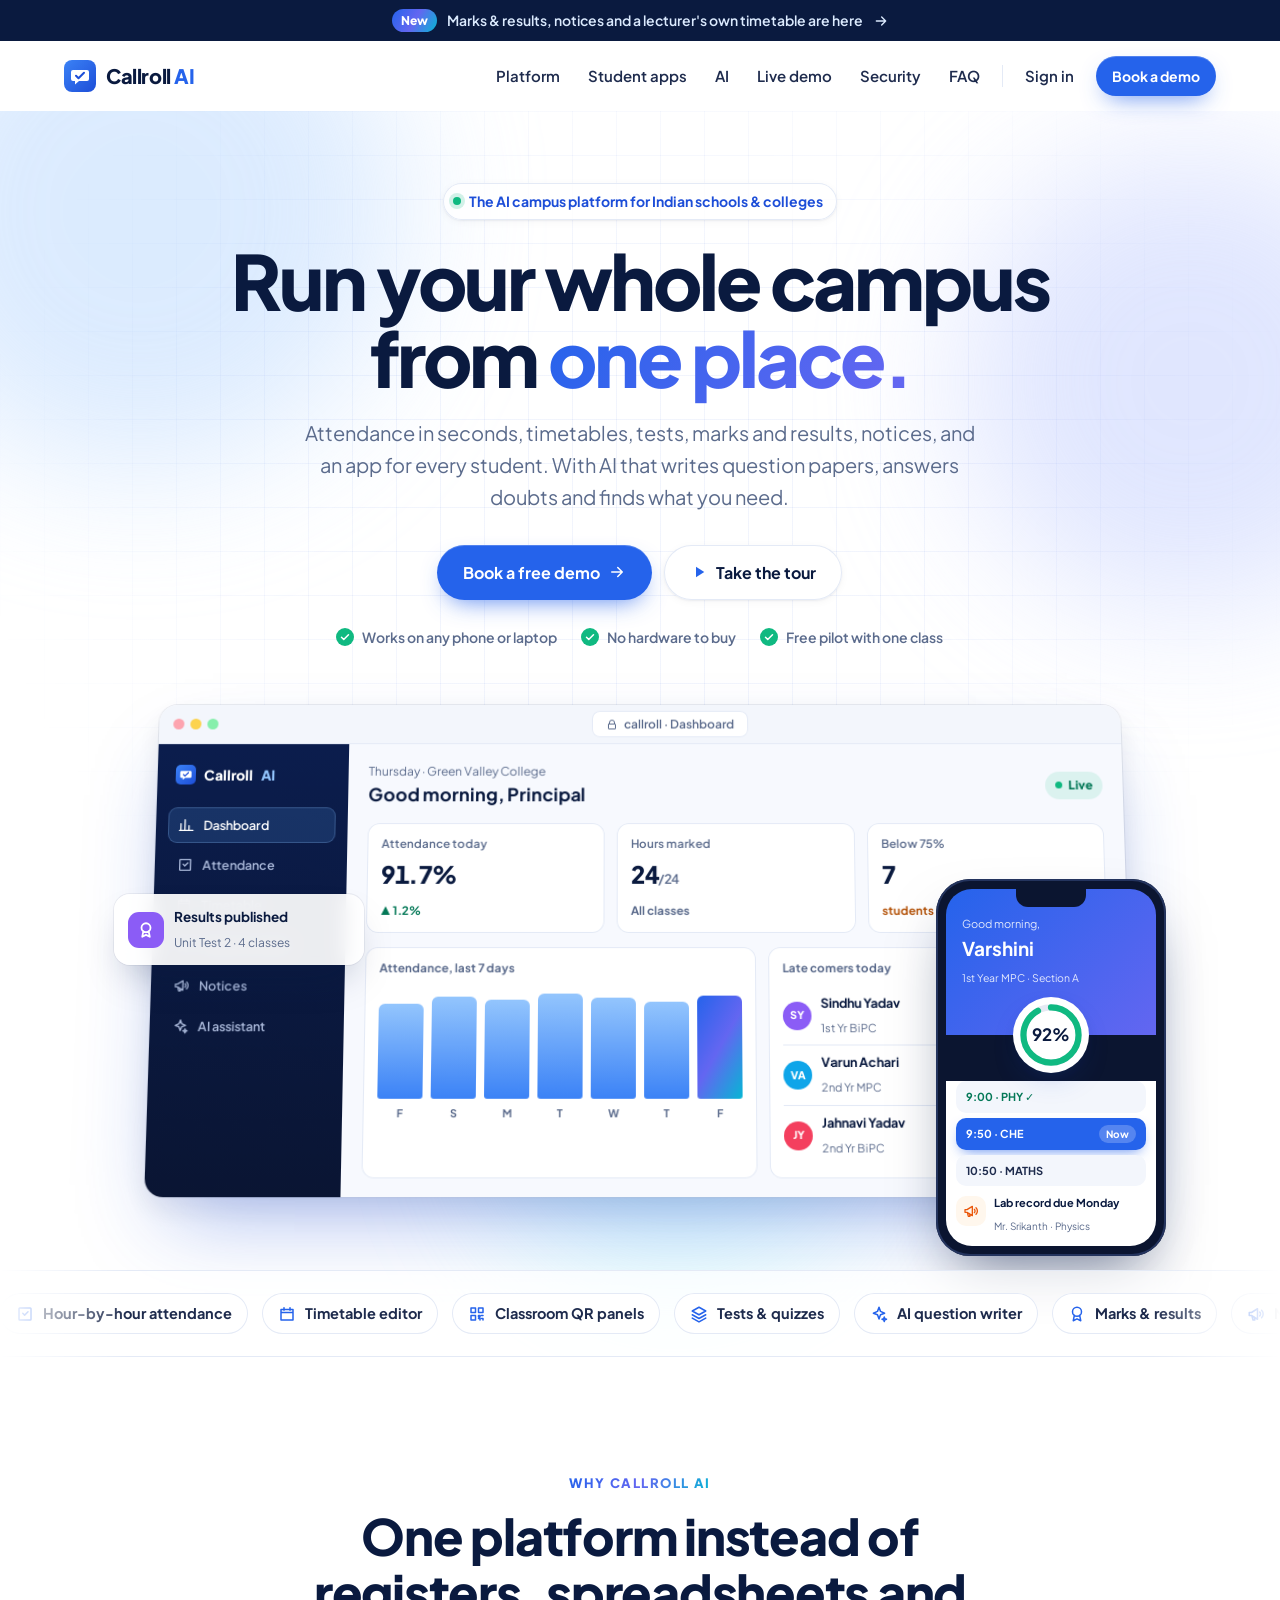
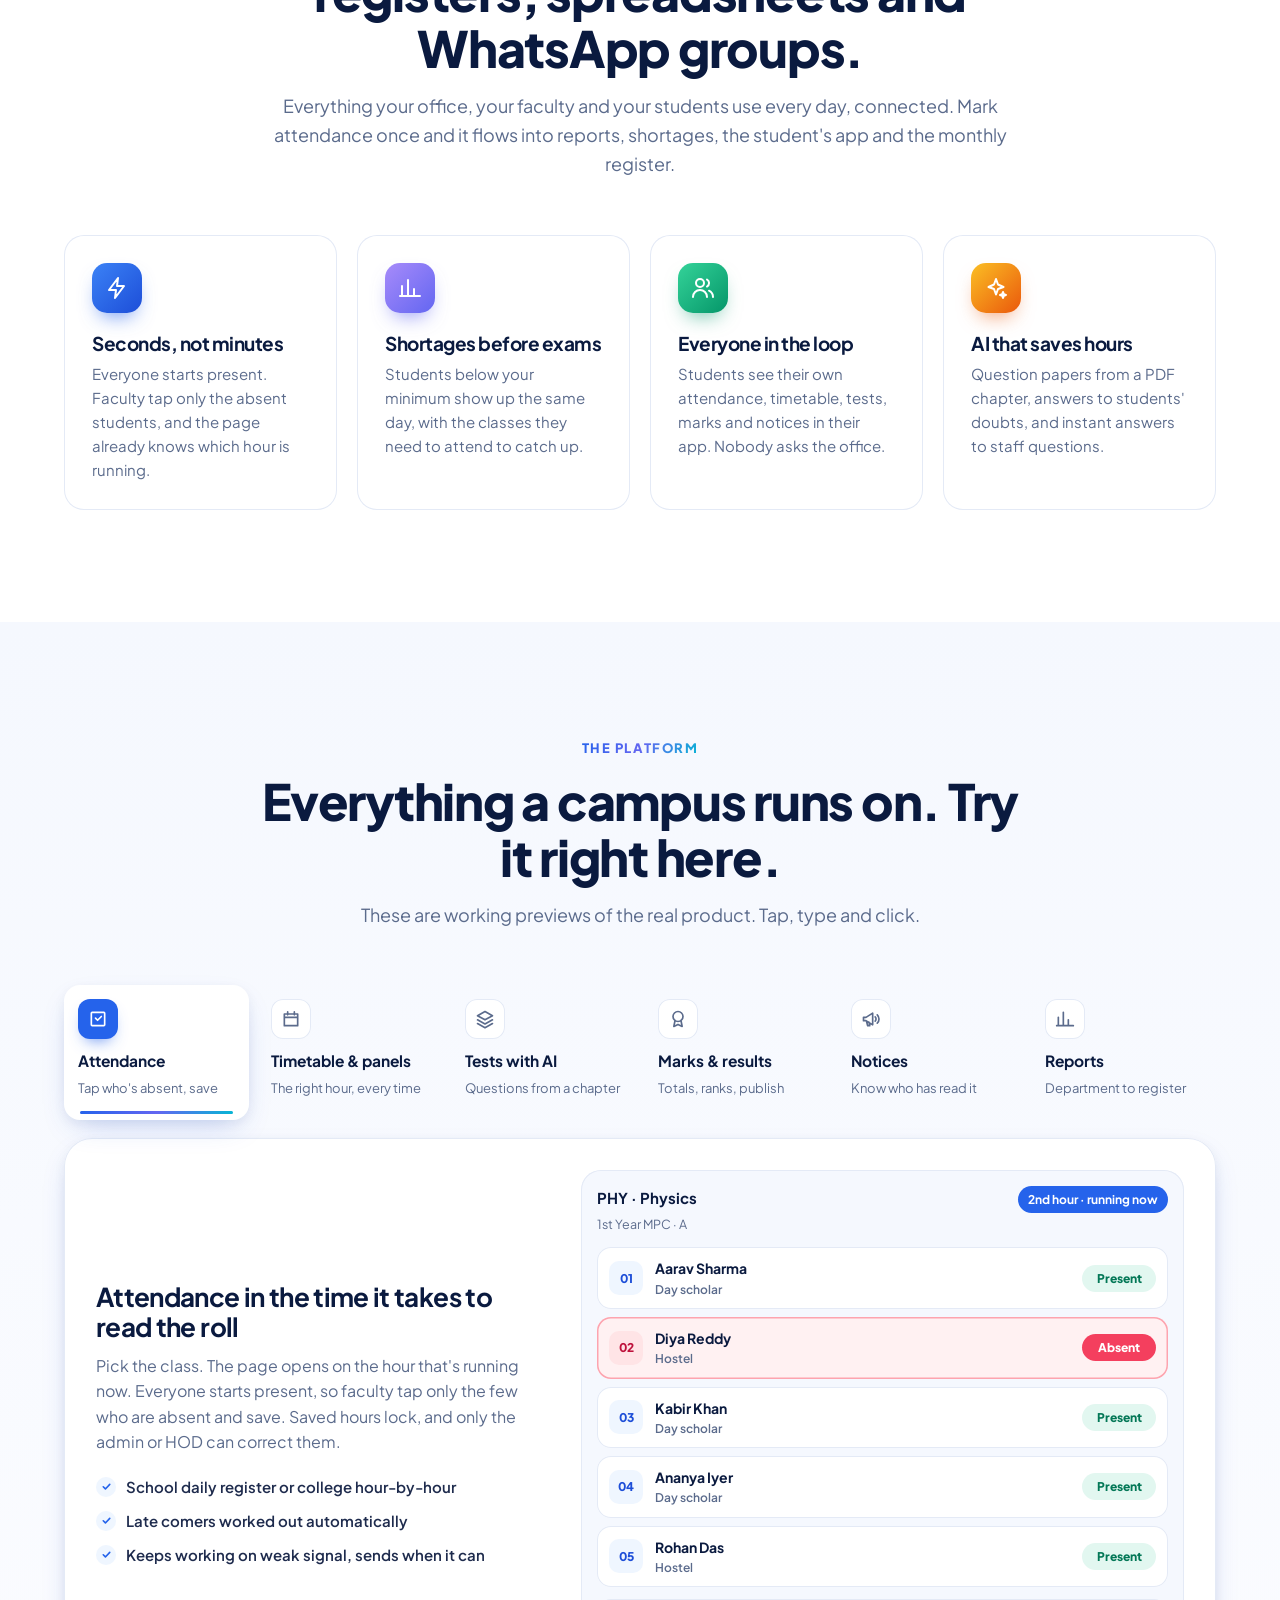
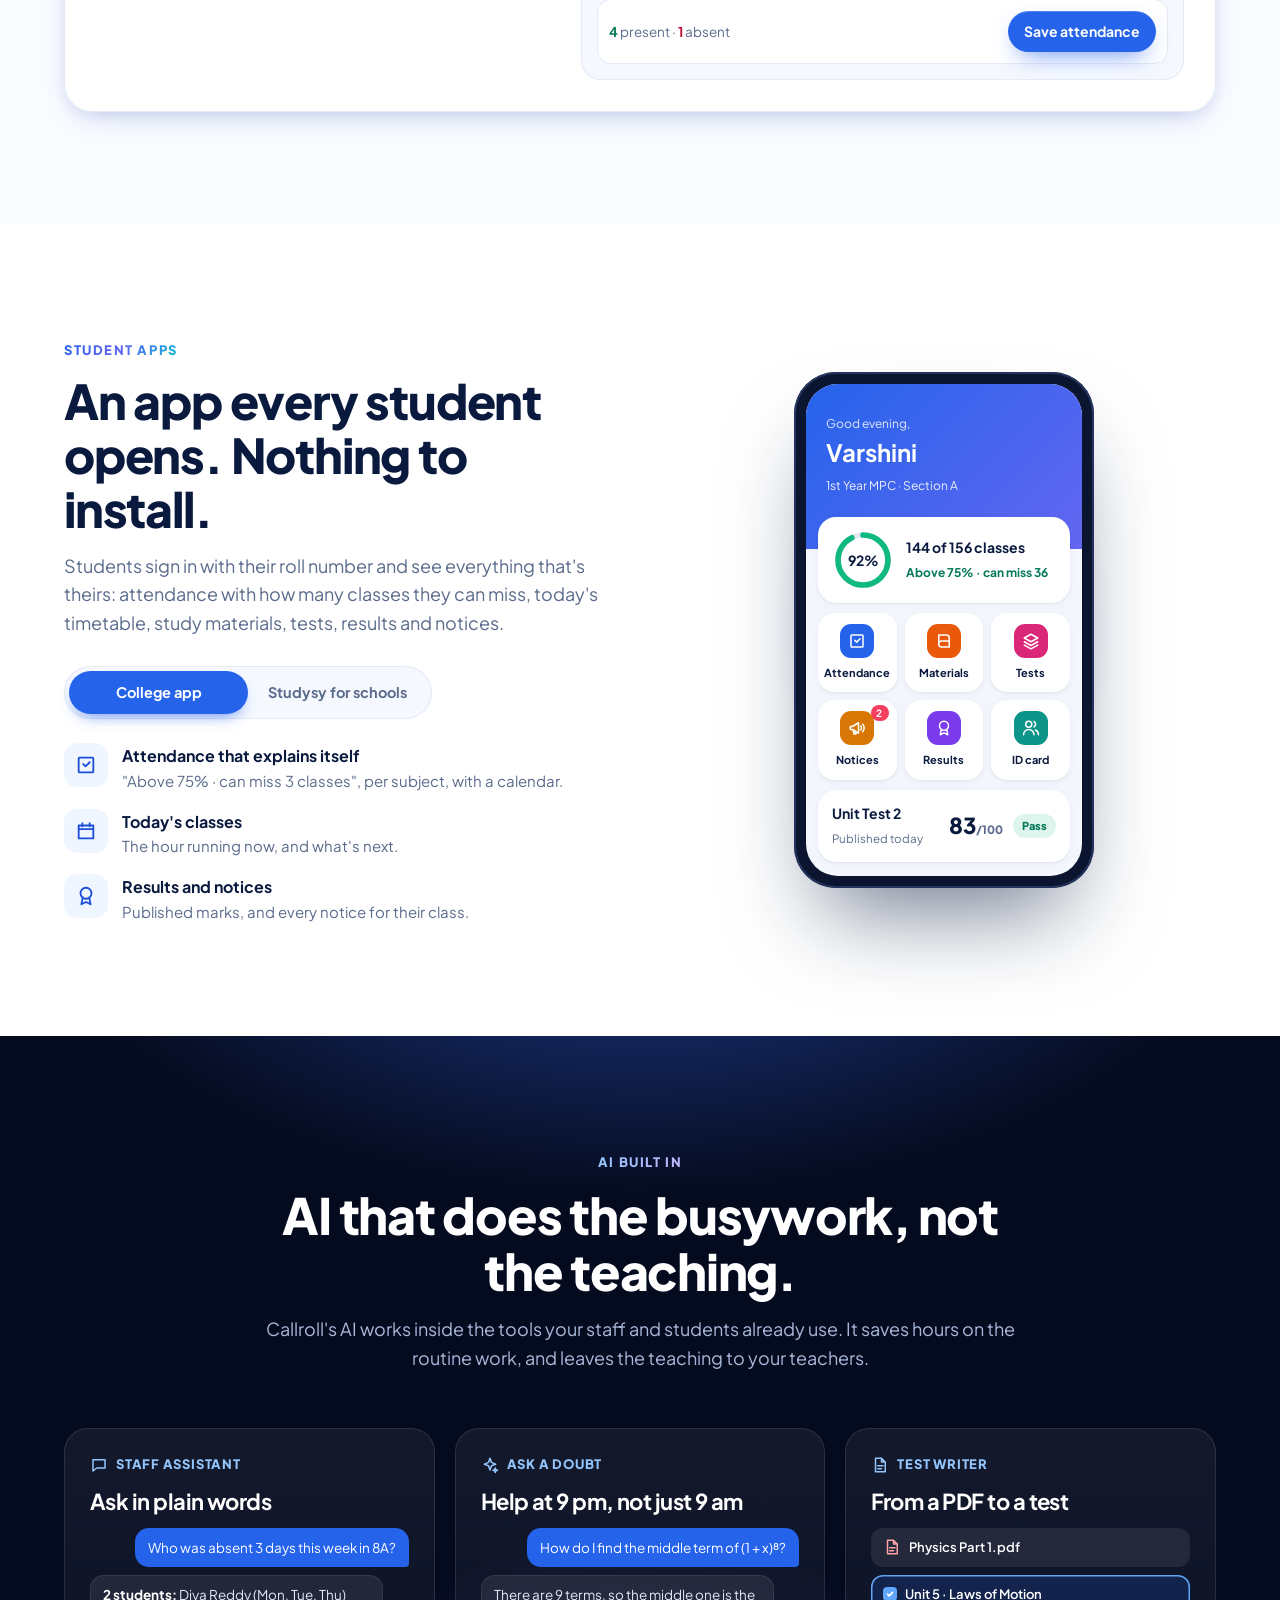
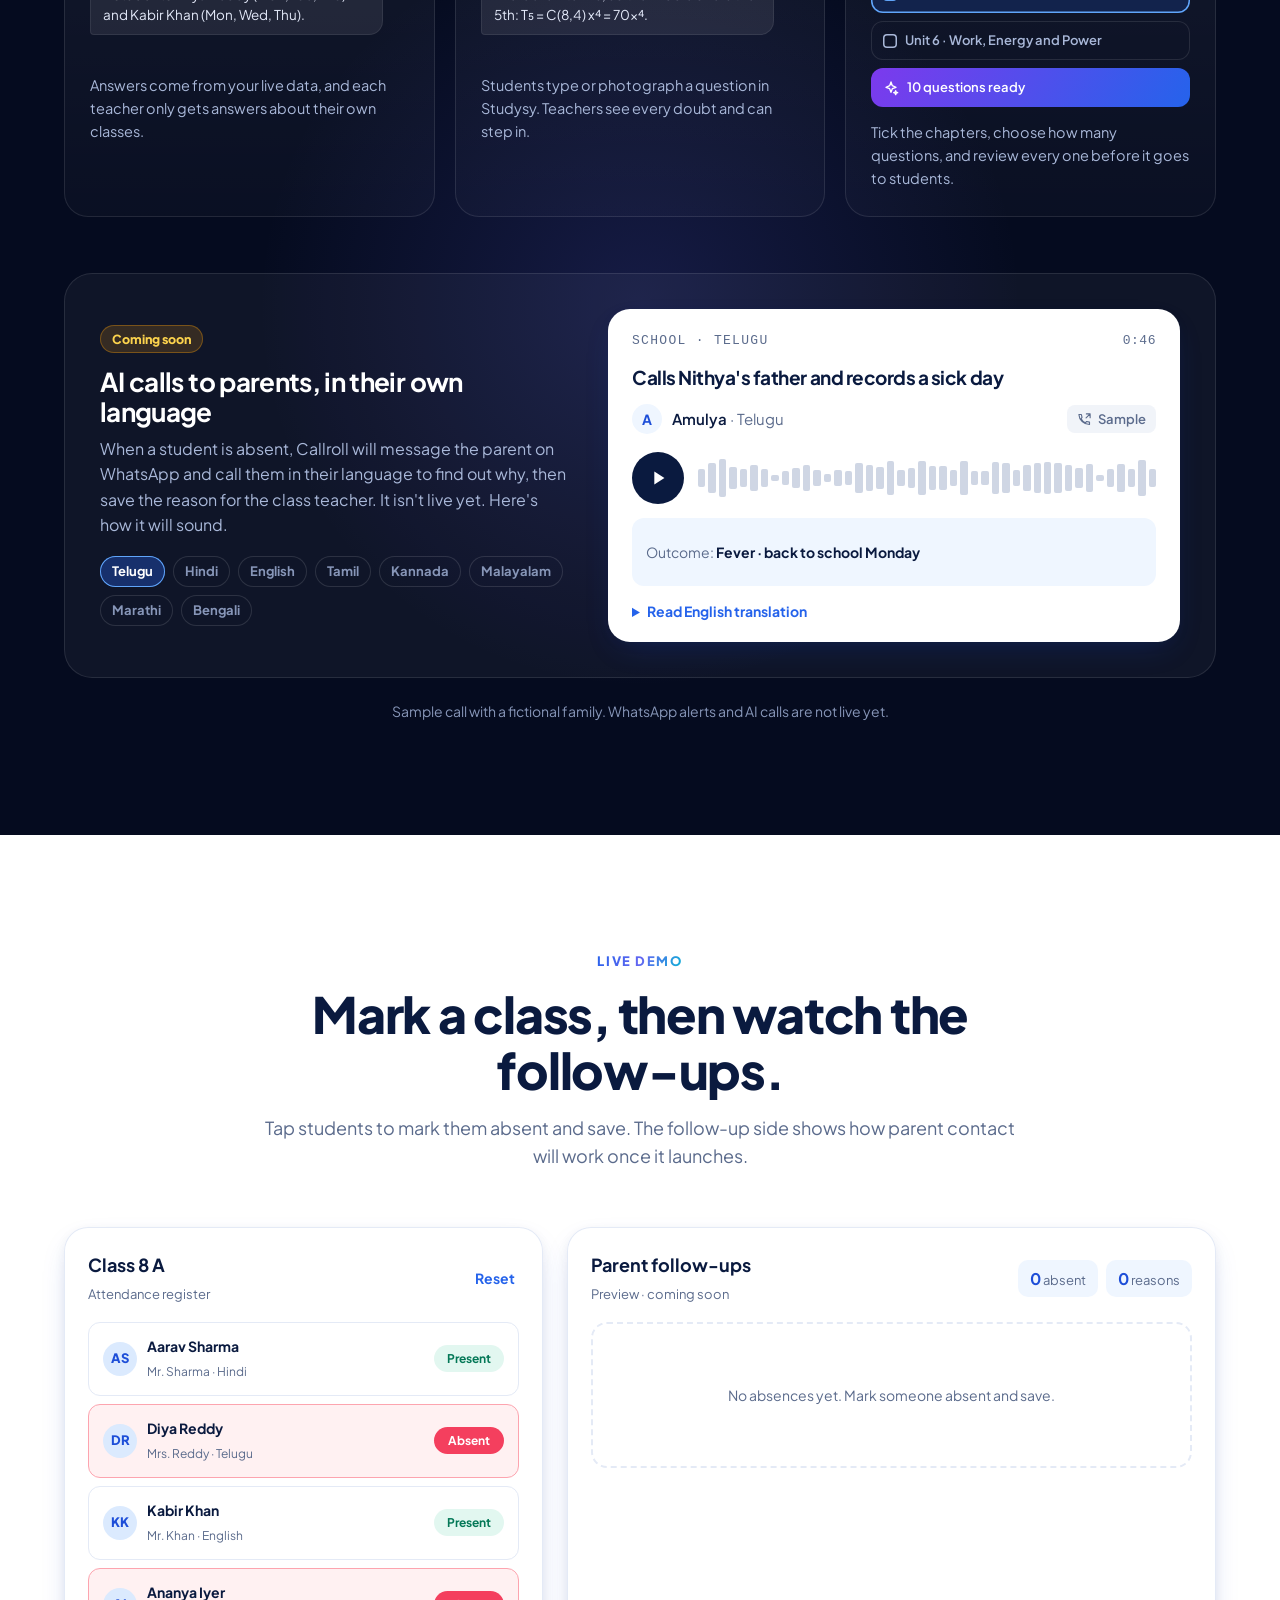
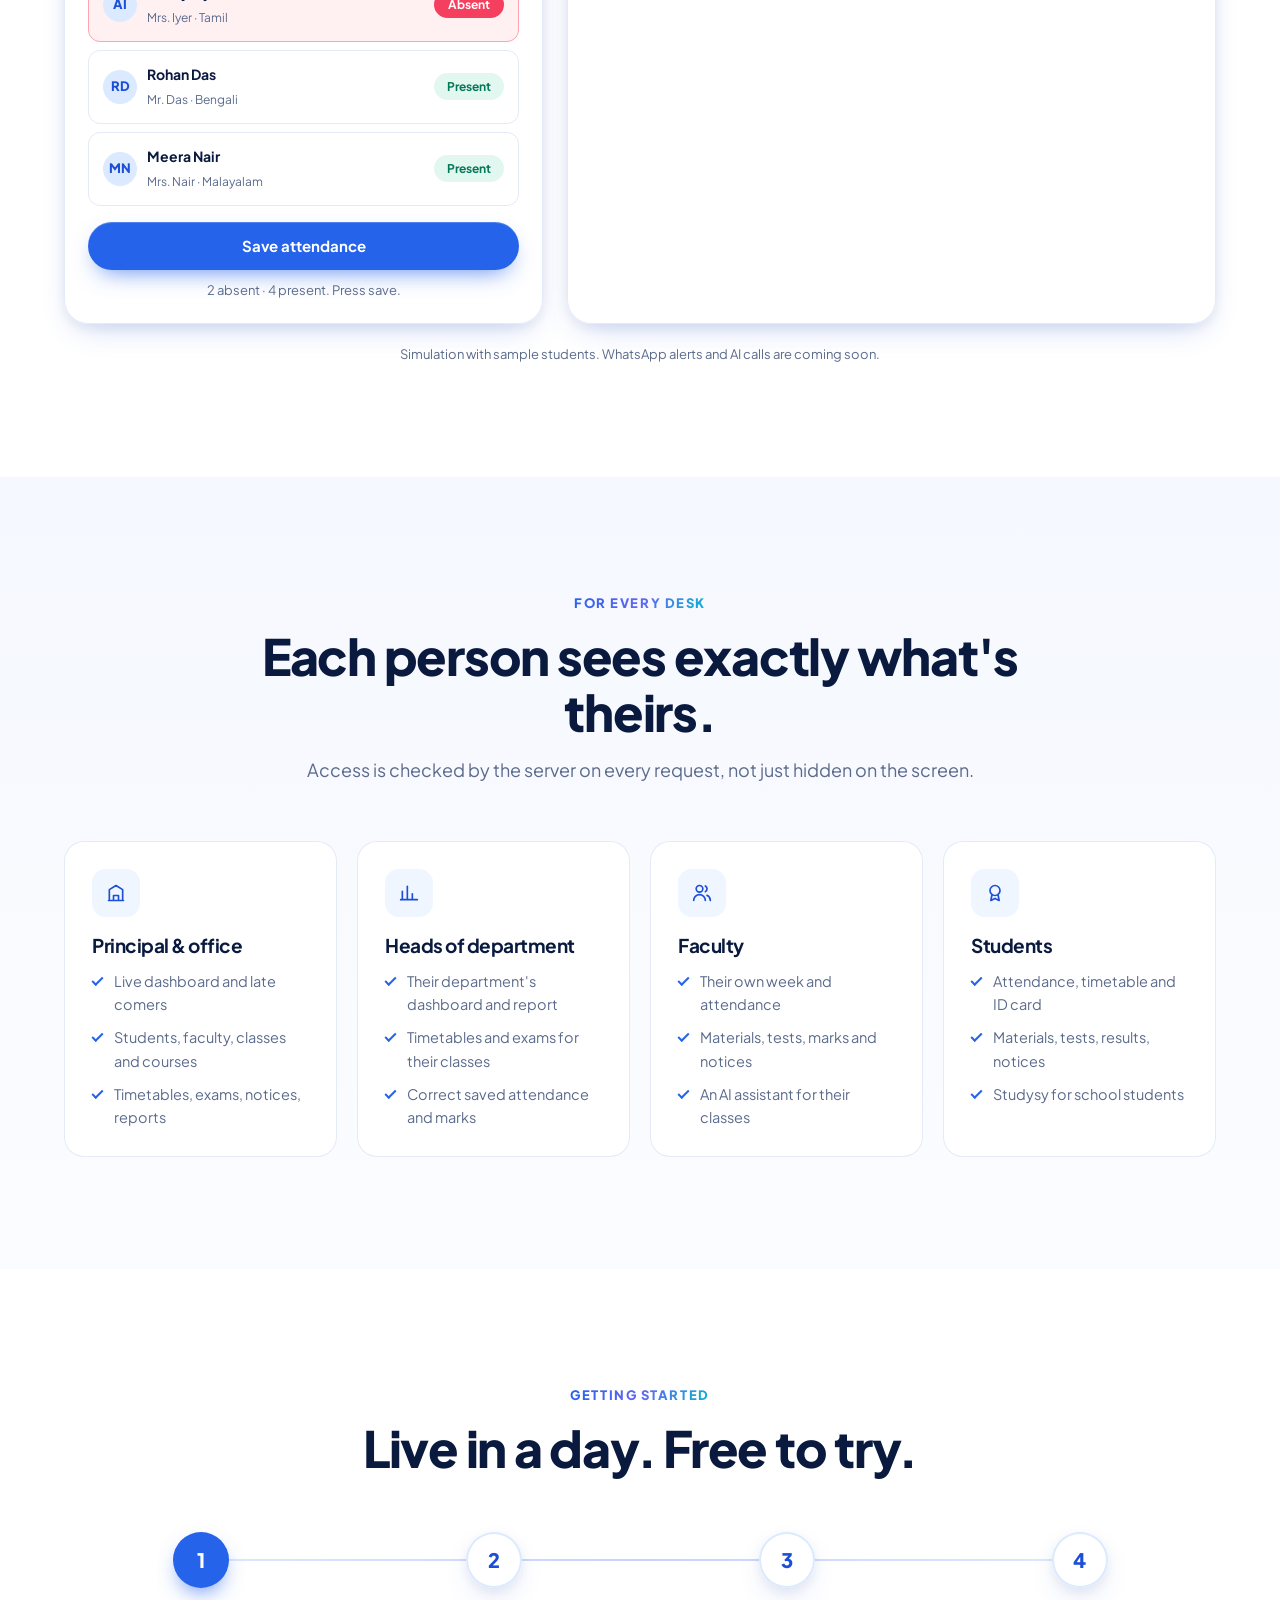
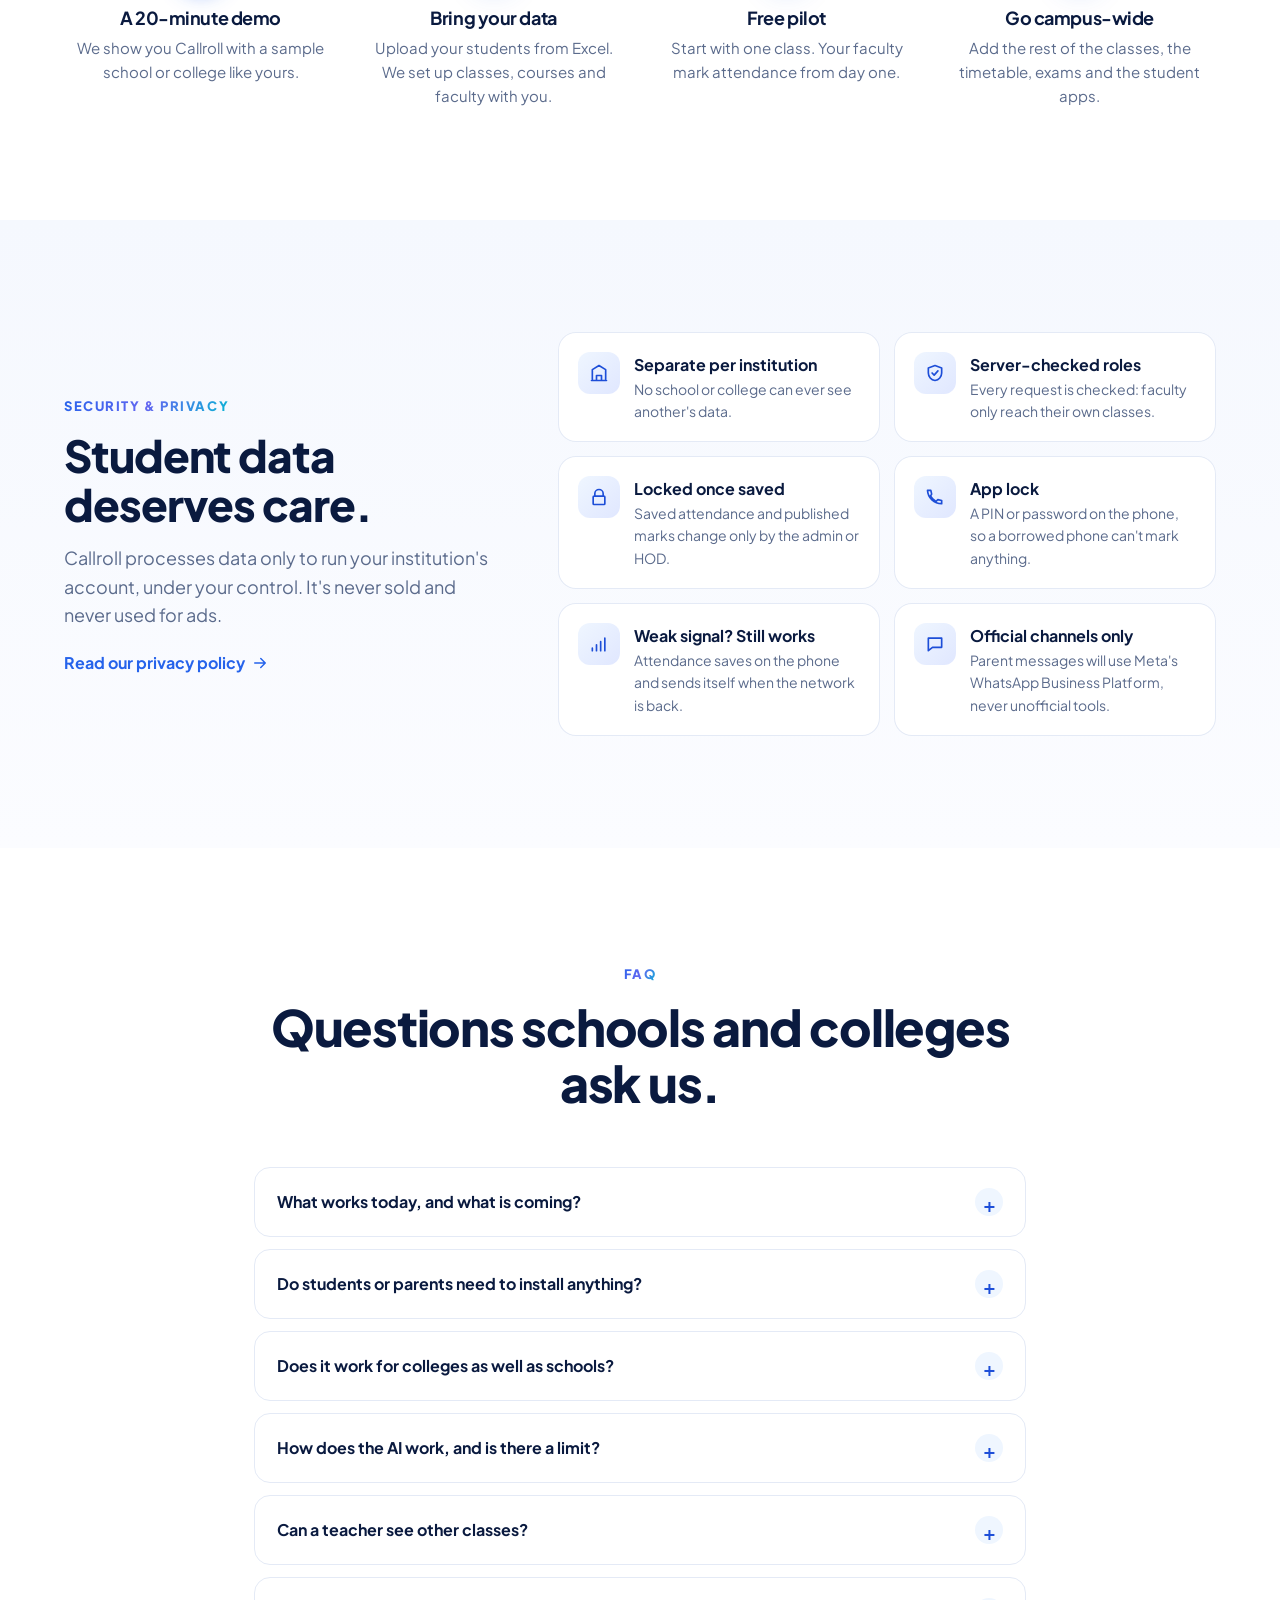
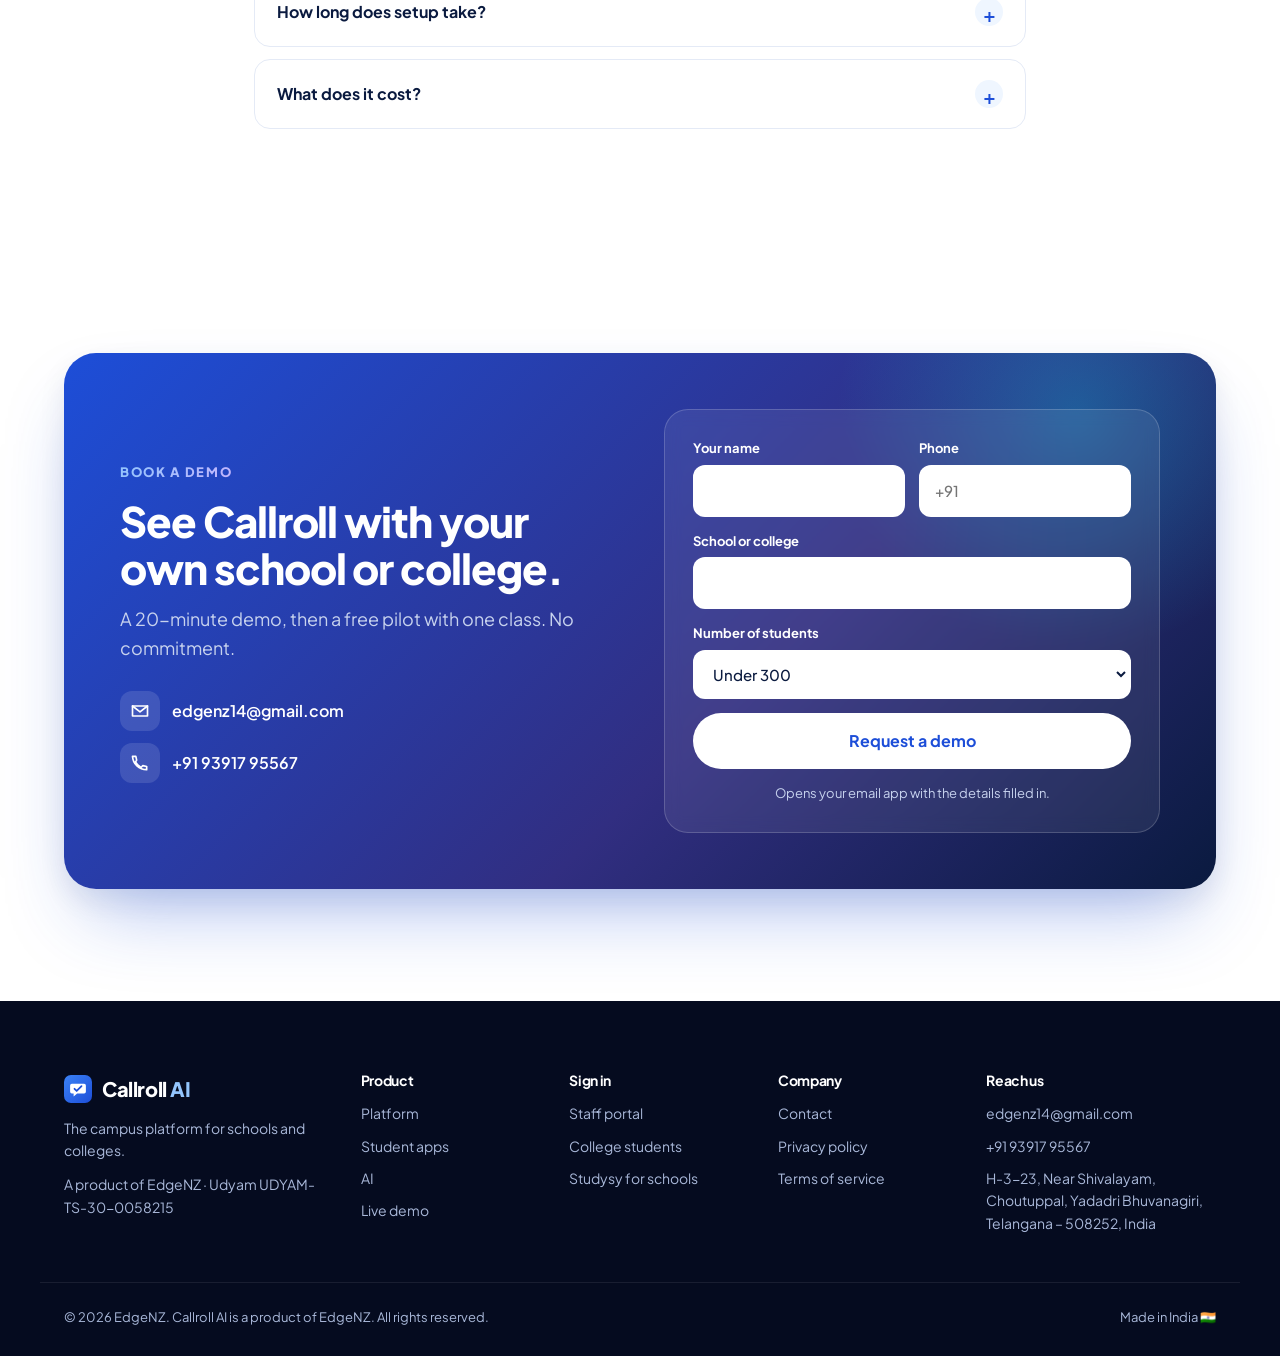
==== commit f2a9ab14: "Redesign the website around the whole platform The homepage only told the attendance story. It now s" ====
--- a/index.html
+++ b/index.html
@@ -3,10 +3,10 @@
 <head>
   <meta charset="utf-8">
   <meta name="viewport" content="width=device-width, initial-scale=1">
-  <title>Callroll AI — Attendance for schools and colleges</title>
-  <meta name="description" content="Teachers mark a class in seconds. Principals get live reports and a printable monthly register. WhatsApp follow-ups with parents are coming soon.">
-  <meta property="og:title" content="Callroll AI — Attendance in seconds.">
-  <meta property="og:description" content="Fast attendance, live reports and printable registers for schools and colleges. AI follow-ups with parents coming soon.">
+  <title>Callroll AI — The campus platform for schools and colleges</title>
+  <meta name="description" content="Attendance in seconds, timetables, tests with AI, marks and results, notices, and a student app — one platform for Indian schools and colleges.">
+  <meta property="og:title" content="Callroll AI — Run your whole campus from one place.">
+  <meta property="og:description" content="Attendance, timetables, tests, marks, notices and student apps, with AI that does the busywork. Built for Indian schools and colleges.">
   <meta property="og:type" content="website">
   <meta name="theme-color" content="#1D4ED8">
   <link rel="icon" href="favicon.svg" type="image/svg+xml">
@@ -15,7 +15,44 @@
   <link href="https://fonts.googleapis.com/css2?family=Plus+Jakarta+Sans:wght@400;500;600;700;800&display=swap" rel="stylesheet">
   <link rel="stylesheet" href="styles.css">
 </head>
-<body>
+<body class="home">
+
+<!-- Icons, used with <svg><use href="#i-name"/></svg> -->
+<svg width="0" height="0" style="position:absolute" aria-hidden="true">
+  <symbol id="i-check" viewBox="0 0 24 24"><path d="M5 12.5l4.5 4.5L19 7.5"/></symbol>
+  <symbol id="i-arrow" viewBox="0 0 24 24"><path d="M5 12h14M13 6l6 6-6 6"/></symbol>
+  <symbol id="i-play" viewBox="0 0 24 24"><path d="M8 5v14l11-7z" fill="currentColor" stroke="none"/></symbol>
+  <symbol id="i-attendance" viewBox="0 0 24 24"><path d="M9 11l2.5 2.5L16 9M5 4h14a1 1 0 0 1 1 1v14a1 1 0 0 1-1 1H5a1 1 0 0 1-1-1V5a1 1 0 0 1 1-1z"/></symbol>
+  <symbol id="i-calendar" viewBox="0 0 24 24"><path d="M4 6h16v14H4V6zM4 10h16M8 3.5V7M16 3.5V7"/></symbol>
+  <symbol id="i-qr" viewBox="0 0 24 24"><path d="M4 4h6v6H4zM14 4h6v6h-6zM4 14h6v6H4zM14 14h2v2h-2zM18 14h2M14 18h2v2M18 18h2v2"/></symbol>
+  <symbol id="i-tests" viewBox="0 0 24 24"><path d="M12 3l9 5-9 5-9-5 9-5zM3 13l9 5 9-5M3 17.5l9 5 9-5"/></symbol>
+  <symbol id="i-spark" viewBox="0 0 24 24"><path d="M12 3l2 5.5L19.5 11 14 13l-2 5.5L10 13l-5.5-2L10 8.5 12 3zM19 16l.8 2.2L22 19l-2.2.8L19 22l-.8-2.2L16 19l2.2-.8L19 16z"/></symbol>
+  <symbol id="i-award" viewBox="0 0 24 24"><path d="M12 15a6 6 0 1 0 0-12 6 6 0 0 0 0 12zM8.5 13.5L7 21l5-2.5 5 2.5-1.5-7.5"/></symbol>
+  <symbol id="i-megaphone" viewBox="0 0 24 24"><path d="M3 10h3l8-5v14l-8-5H3v-4zM17 9.5a3.5 3.5 0 0 1 0 5M19.5 7a7 7 0 0 1 0 10M6.5 14.5L8 20h2.5l-1-4.2"/></symbol>
+  <symbol id="i-chart" viewBox="0 0 24 24"><path d="M4 20V10M10 20V4M16 20v-7M22 20H2"/></symbol>
+  <symbol id="i-book" viewBox="0 0 24 24"><path d="M5 4h10a4 4 0 0 1 4 4v12H9a4 4 0 0 1-4-4V4zM5 16a4 4 0 0 1 4-4h10"/></symbol>
+  <symbol id="i-users" viewBox="0 0 24 24"><path d="M9 11a4 4 0 1 0 0-8 4 4 0 0 0 0 8zM2 21a7 7 0 0 1 14 0M16 3.5a4 4 0 0 1 0 7M22 21a7 7 0 0 0-4-6.3"/></symbol>
+  <symbol id="i-shield" viewBox="0 0 24 24"><path d="M12 3l8 3v6c0 4.5-3.4 8.3-8 9-4.6-.7-8-4.5-8-9V6z"/><path d="M8.5 12l2.5 2.5 4.5-5"/></symbol>
+  <symbol id="i-lock" viewBox="0 0 24 24"><path d="M7 11V8a5 5 0 0 1 10 0v3M6 11h12a1 1 0 0 1 1 1v8a1 1 0 0 1-1 1H6a1 1 0 0 1-1-1v-8a1 1 0 0 1 1-1z"/></symbol>
+  <symbol id="i-signal" viewBox="0 0 24 24"><path d="M4 20v-3M9 20v-7M14 20V9M19 20V5"/></symbol>
+  <symbol id="i-phone" viewBox="0 0 24 24"><path d="M6.6 10.8a15 15 0 0 0 6.6 6.6l2.2-2.2 4.6 1V20A17 17 0 0 1 3 4h4l1 4.6z"/></symbol>
+  <symbol id="i-mail" viewBox="0 0 24 24"><path d="M3 6h18v12H3z"/><path d="M3 6l9 7 9-7"/></symbol>
+  <symbol id="i-file" viewBox="0 0 24 24"><path d="M6 3h8l5 5v13H6zM14 3v5h5M9 13h7M9 17h5"/></symbol>
+  <symbol id="i-building" viewBox="0 0 24 24"><path d="M4 21V8l8-5 8 5v13M9 21v-6h6v6M3 21h18"/></symbol>
+  <symbol id="i-chat" viewBox="0 0 24 24"><path d="M4 5h16v11H9l-5 4V5z"/></symbol>
+  <symbol id="i-game" viewBox="0 0 24 24"><path d="M7.5 8.5h9a4.5 4.5 0 0 1 4.5 4.5v1.2a2.8 2.8 0 0 1-5 1.7l-1-1.4h-6l-1 1.4a2.8 2.8 0 0 1-5-1.7V13a4.5 4.5 0 0 1 4.5-4.5zM8 11.2v3M6.5 12.7h3"/></symbol>
+  <symbol id="i-excel" viewBox="0 0 24 24"><path d="M4 4h16v16H4zM4 9h16M4 14h16M10 4v16"/></symbol>
+  <symbol id="i-bolt" viewBox="0 0 24 24"><path d="M13 2L4 14h7l-1 8 9-12h-7z"/></symbol>
+</svg>
+
+<div class="progress" aria-hidden="true"><span id="progress"></span></div>
+
+<!-- ============================== ANNOUNCEMENT ============================== -->
+<a class="announce" href="#platform">
+  <span class="announce-tag">New</span>
+  Marks &amp; results, notices and a lecturer's own timetable are here
+  <svg><use href="#i-arrow"/></svg>
+</a>
 
 <!-- ============================== NAV ============================== -->
 <header class="nav" id="nav">
@@ -26,12 +63,14 @@
     </a>
 
     <nav class="nav-links" id="nav-links" aria-label="Main">
-      <a href="#how">How it works</a>
-      <a href="#calls">Hear a call</a>
+      <a href="#platform">Platform</a>
+      <a href="#students">Student apps</a>
+      <a href="#ai">AI</a>
       <a href="#demo">Live demo</a>
-      <a href="#features">Features</a>
-      <a href="#portals">Schools &amp; colleges</a>
+      <a href="#security">Security</a>
       <a href="#faq">FAQ</a>
+      <span class="nav-sep" aria-hidden="true"></span>
+      <a href="https://callroll-portal.vercel.app" class="nav-signin">Sign in</a>
       <a href="#contact" class="btn btn-primary btn-sm nav-cta">Book a demo</a>
     </nav>
 
@@ -45,253 +84,490 @@
 
 <!-- ============================== HERO ============================== -->
 <section class="hero">
-  <div class="hero-bg" aria-hidden="true"></div>
-  <div class="container hero-grid">
+  <div class="hero-bg" aria-hidden="true">
+    <span class="blob b1"></span><span class="blob b2"></span><span class="blob b3"></span>
+    <span class="grid-lines"></span>
+  </div>
+
+  <div class="container hero-inner">
     <div class="hero-copy reveal">
-      <span class="eyebrow"><span class="dot"></span> AI staff for schools &amp; colleges</span>
-      <h1>Attendance in seconds.<br>Every absence <span class="grad">on record.</span></h1>
+      <span class="chip"><span class="chip-dot"></span> The AI campus platform for Indian schools &amp; colleges</span>
+      <h1>Run your whole campus<br>from <span class="grad">one place.</span></h1>
       <p class="lead">
-        Teachers tap only the students who are absent. Principals see live reports and print the
-        monthly register. WhatsApp follow-ups with parents are launching next, so your staff won't have to chase reasons.
+        Attendance in seconds, timetables, tests, marks and results, notices, and an app for every
+        student. With AI that writes question papers, answers doubts and finds what you need.
       </p>
       <div class="hero-actions">
-        <a href="#contact" class="btn btn-primary btn-lg">Book a free demo</a>
-        <a href="#demo" class="btn btn-ghost btn-lg">
-          <svg width="18" height="18" viewBox="0 0 24 24" fill="currentColor" aria-hidden="true"><path d="M8 5v14l11-7z"/></svg>
-          Try the live demo
-        </a>
-      </div>
-      <ul class="hero-points">
-        <li><svg viewBox="0 0 24 24" aria-hidden="true"><path d="M5 12.5l4.5 4.5L19 7.5"/></svg>Tap only who's absent, then save</li>
-        <li><svg viewBox="0 0 24 24" aria-hidden="true"><path d="M5 12.5l4.5 4.5L19 7.5"/></svg>Printable monthly registers</li>
-        <li><svg viewBox="0 0 24 24" aria-hidden="true"><path d="M5 12.5l4.5 4.5L19 7.5"/></svg>Bring your students in from Excel</li>
+        <a href="#contact" class="btn btn-primary btn-lg">Book a free demo <svg><use href="#i-arrow"/></svg></a>
+        <a href="#platform" class="btn btn-ghost btn-lg"><svg><use href="#i-play"/></svg> Take the tour</a>
+      </div>
+      <ul class="hero-proof">
+        <li><svg><use href="#i-check"/></svg>Works on any phone or laptop</li>
+        <li><svg><use href="#i-check"/></svg>No hardware to buy</li>
+        <li><svg><use href="#i-check"/></svg>Free pilot with one class</li>
       </ul>
     </div>
 
-    <!-- Animated phone: the whole workflow in one loop -->
-    <div class="hero-visual reveal" aria-label="Preview of a coming feature: a parent receives a WhatsApp alert and an AI call about their child's absence">
-      <span class="preview-tag">Preview: parent follow-ups, coming soon</span>
-      <div class="float-card float-a" data-seq="1">
-        <span class="fc-icon">8A</span>
-        <div><strong>Class 8 A saved</strong><small>2 absent · 34 present</small></div>
-      </div>
-
-      <div class="phone">
-        <div class="phone-notch"></div>
-        <div class="phone-head">
-          <img src="favicon.svg" alt="" width="34" height="34">
-          <div><strong>Green Valley School</strong><small>Official business account</small></div>
-        </div>
-        <div class="phone-body">
-          <div class="chat-day">Today</div>
-          <div class="bubble in" data-seq="2">
-            Dear Mrs. Reddy, <b>Diya</b> was marked absent at Green Valley School today. Please reply to this message with the reason.
-            <span class="meta">9:02 <span class="ticks">✓✓</span></span>
-          </div>
-          <div class="call-card" data-seq="3">
-            <div class="call-avatar">
-              <span class="ring"></span>
-              <svg viewBox="0 0 24 24" aria-hidden="true"><path d="M6.6 10.8a15.1 15.1 0 0 0 6.6 6.6l2.2-2.2a1 1 0 0 1 1-.25 11.4 11.4 0 0 0 3.6.57 1 1 0 0 1 1 1V20a1 1 0 0 1-1 1A17 17 0 0 1 3 4a1 1 0 0 1 1-1h3.5a1 1 0 0 1 1 1c0 1.25.2 2.45.57 3.57a1 1 0 0 1-.25 1z"/></svg>
-            </div>
-            <div class="call-text">
-              <strong>Callroll AI Assistant</strong>
-              <small>Calling in Telugu…</small>
-            </div>
-            <div class="wave" aria-hidden="true"><i></i><i></i><i></i><i></i><i></i></div>
-          </div>
-          <div class="bubble out" data-seq="4">
-            She has a fever. She'll be back on Monday.
-            <span class="meta">Parent · on call</span>
-          </div>
-        </div>
-      </div>
-
-      <div class="float-card float-b" data-seq="5">
-        <span class="fc-icon check">✓</span>
-        <div><strong>Reason recorded</strong><small>Fever · returns Monday</small></div>
-      </div>
-    </div>
-  </div>
-</section>
-
-<!-- ============================== BEFORE / AFTER ============================== -->
-<section class="section section-tint" id="why">
+    <!-- The product, drawn in HTML: the principal's dashboard and a student's phone -->
+    <div class="hero-stage reveal" id="hero-stage" aria-label="Preview of the Callroll AI dashboard and student app">
+      <div class="window">
+        <div class="window-bar">
+          <span class="dots"><i></i><i></i><i></i></span>
+          <span class="url"><svg><use href="#i-lock"/></svg> callroll · Dashboard</span>
+        </div>
+        <div class="window-body">
+          <aside class="w-side">
+            <span class="w-logo"><img src="favicon.svg" alt="" width="20" height="20"> Callroll <em>AI</em></span>
+            <span class="w-nav is-on"><svg><use href="#i-chart"/></svg>Dashboard</span>
+            <span class="w-nav"><svg><use href="#i-attendance"/></svg>Attendance</span>
+            <span class="w-nav"><svg><use href="#i-calendar"/></svg>Timetable</span>
+            <span class="w-nav"><svg><use href="#i-award"/></svg>Marks &amp; results</span>
+            <span class="w-nav"><svg><use href="#i-megaphone"/></svg>Notices</span>
+            <span class="w-nav"><svg><use href="#i-spark"/></svg>AI assistant</span>
+          </aside>
+          <div class="w-main">
+            <div class="w-hello">
+              <div><small>Thursday · Green Valley College</small><strong>Good morning, Principal</strong></div>
+              <span class="w-live"><i></i> Live</span>
+            </div>
+            <div class="w-kpis">
+              <div class="w-kpi"><small>Attendance today</small><strong><span data-count="91.7" data-decimals="1">0</span>%</strong><em class="up">▲ 1.2%</em></div>
+              <div class="w-kpi"><small>Hours marked</small><strong><span data-count="24">0</span><small>/24</small></strong><em>All classes</em></div>
+              <div class="w-kpi"><small>Below 75%</small><strong><span data-count="7">0</span></strong><em class="warn">students</em></div>
+            </div>
+            <div class="w-row">
+              <div class="w-card w-chart">
+                <small>Attendance, last 7 days</small>
+                <div class="bars">
+                  <i style="--h:84%"></i><i style="--h:91%"></i><i style="--h:88%"></i><i style="--h:93%"></i><i style="--h:90%"></i><i style="--h:86%"></i><i style="--h:92%" class="hot"></i>
+                </div>
+                <div class="bar-days"><span>F</span><span>S</span><span>M</span><span>T</span><span>W</span><span>T</span><span>F</span></div>
+              </div>
+              <div class="w-card w-list">
+                <small>Late comers today</small>
+                <div class="w-person"><span class="av a1">SY</span><span><b>Sindhu Yadav</b><small>1st Yr BiPC</small></span><em>2nd hr</em></div>
+                <div class="w-person"><span class="av a2">VA</span><span><b>Varun Achari</b><small>2nd Yr MPC</small></span><em>2nd hr</em></div>
+                <div class="w-person"><span class="av a3">JY</span><span><b>Jahnavi Yadav</b><small>2nd Yr BiPC</small></span><em>3rd hr</em></div>
+              </div>
+            </div>
+          </div>
+        </div>
+      </div>
+
+      <div class="hero-phone">
+        <div class="ph-notch"></div>
+        <div class="ph-head">
+          <small>Good morning,</small>
+          <strong>Varshini</strong>
+          <span>1st Year MPC · Section A</span>
+        </div>
+        <div class="ph-ring">
+          <svg viewBox="0 0 36 36"><circle cx="18" cy="18" r="15.5" class="track"/><circle cx="18" cy="18" r="15.5" class="fill"/></svg>
+          <b>92%</b>
+        </div>
+        <div class="ph-today">
+          <span class="is-done">9:00 · PHY ✓</span>
+          <span class="is-now">9:50 · CHE <i>Now</i></span>
+          <span>10:50 · MATHS</span>
+        </div>
+        <div class="ph-notice"><svg><use href="#i-megaphone"/></svg><span><b>Lab record due Monday</b><small>Mr. Srikanth · Physics</small></span></div>
+      </div>
+
+      <div class="toasts" aria-live="off">
+        <div class="toast"><span class="t-ic green"><svg><use href="#i-check"/></svg></span><span><b>1st Year MPC saved</b><small>2 absent · 28 present</small></span></div>
+        <div class="toast"><span class="t-ic blue"><svg><use href="#i-megaphone"/></svg></span><span><b>Notice seen by 42 of 60</b><small>Lab record due Monday</small></span></div>
+        <div class="toast"><span class="t-ic violet"><svg><use href="#i-award"/></svg></span><span><b>Results published</b><small>Unit Test 2 · 4 classes</small></span></div>
+        <div class="toast"><span class="t-ic amber"><svg><use href="#i-spark"/></svg></span><span><b>AI answered a doubt</b><small>Physics · Newton's 2nd law</small></span></div>
+      </div>
+    </div>
+  </div>
+
+  <!-- Everything in the platform, scrolling past -->
+  <div class="marquee" aria-label="Everything in Callroll AI">
+    <div class="marquee-track">
+      <span><svg><use href="#i-attendance"/></svg>Hour-by-hour attendance</span>
+      <span><svg><use href="#i-calendar"/></svg>Timetable editor</span>
+      <span><svg><use href="#i-qr"/></svg>Classroom QR panels</span>
+      <span><svg><use href="#i-tests"/></svg>Tests &amp; quizzes</span>
+      <span><svg><use href="#i-spark"/></svg>AI question writer</span>
+      <span><svg><use href="#i-award"/></svg>Marks &amp; results</span>
+      <span><svg><use href="#i-megaphone"/></svg>Notices with read receipts</span>
+      <span><svg><use href="#i-book"/></svg>Study materials</span>
+      <span><svg><use href="#i-chart"/></svg>Department reports</span>
+      <span><svg><use href="#i-file"/></svg>Printable monthly register</span>
+      <span><svg><use href="#i-excel"/></svg>Excel import</span>
+      <span><svg><use href="#i-game"/></svg>Play &amp; learn</span>
+      <span><svg><use href="#i-chat"/></svg>Staff AI assistant</span>
+    </div>
+  </div>
+</section>
+
+<!-- ============================== VALUE ============================== -->
+<section class="section" id="why">
   <div class="container">
     <div class="section-head reveal">
       <span class="kicker">Why Callroll AI</span>
-      <h2>Morning follow-ups shouldn't eat your staff's day.</h2>
-    </div>
-
-    <div class="compare reveal">
-      <div class="switch" role="tablist" aria-label="Compare">
-        <button role="tab" aria-selected="true" data-compare="before" class="active">Without Callroll AI</button>
-        <button role="tab" aria-selected="false" data-compare="after">With Callroll AI</button>
-        <span class="switch-pill" aria-hidden="true"></span>
-      </div>
-
-      <div class="compare-grid" data-compare-panel="before">
-        <div class="compare-item"><span class="ci-num">1–2 hrs</span><p>of staff time every morning calling parents one by one</p></div>
-        <div class="compare-item"><span class="ci-num">Notebooks</span><p>Reasons scribbled on paper, lost by next week</p></div>
-        <div class="compare-item"><span class="ci-num">Too late</span><p>Long absences noticed only at exam time</p></div>
-      </div>
-
-      <div class="compare-grid is-hidden" data-compare-panel="after">
-        <div class="compare-item good"><span class="ci-num">Seconds</span><p>Everyone starts present; teachers tap only the absent students and save</p></div>
-        <div class="compare-item good"><span class="ci-num">One place</span><p>Every class and date saved, with a monthly register ready to print</p></div>
-        <div class="compare-item good"><span class="ci-num">Same day</span><p>Attendance shortages flagged while there's still time to act</p></div>
-      </div>
-    </div>
-  </div>
-</section>
-
-<!-- ============================== HOW IT WORKS ============================== -->
-<section class="section" id="how">
+      <h2>One platform instead of registers, spreadsheets and WhatsApp groups.</h2>
+      <p>Everything your office, your faculty and your students use every day, connected. Mark attendance once and it flows into reports, shortages, the student's app and the monthly register.</p>
+    </div>
+
+    <div class="value-grid">
+      <article class="value reveal spot">
+        <span class="v-icon blue"><svg><use href="#i-bolt"/></svg></span>
+        <h3>Seconds, not minutes</h3>
+        <p>Everyone starts present. Faculty tap only the absent students, and the page already knows which hour is running.</p>
+      </article>
+      <article class="value reveal spot">
+        <span class="v-icon violet"><svg><use href="#i-chart"/></svg></span>
+        <h3>Shortages before exams</h3>
+        <p>Students below your minimum show up the same day, with the classes they need to attend to catch up.</p>
+      </article>
+      <article class="value reveal spot">
+        <span class="v-icon green"><svg><use href="#i-users"/></svg></span>
+        <h3>Everyone in the loop</h3>
+        <p>Students see their own attendance, timetable, tests, marks and notices in their app. Nobody asks the office.</p>
+      </article>
+      <article class="value reveal spot">
+        <span class="v-icon amber"><svg><use href="#i-spark"/></svg></span>
+        <h3>AI that saves hours</h3>
+        <p>Question papers from a PDF chapter, answers to students' doubts, and instant answers to staff questions.</p>
+      </article>
+    </div>
+  </div>
+</section>
+
+<!-- ============================== PLATFORM TOUR ============================== -->
+<section class="section section-soft" id="platform">
   <div class="container">
     <div class="section-head reveal">
-      <span class="kicker">How it works</span>
-      <h2>Four steps. One of them is yours.</h2>
-      <p>Step one works today. The parent follow-ups are launching next.</p>
-    </div>
-
-    <div class="flow reveal">
-      <div class="flow-steps" role="tablist" aria-label="Workflow steps">
-        <button class="flow-step active" role="tab" aria-selected="true" data-step="0">
-          <span class="fs-num">1</span>
-          <span class="fs-text"><strong>Mark attendance</strong><small>Available today</small></span>
-          <span class="fs-bar"><i></i></span>
+      <span class="kicker">The platform</span>
+      <h2>Everything a campus runs on. Try it right here.</h2>
+      <p>These are working previews of the real product. Tap, type and click.</p>
+    </div>
+
+    <div class="tour reveal" id="tour">
+      <div class="tour-tabs" role="tablist" aria-label="Platform tour">
+        <button class="tour-tab is-on" role="tab" aria-selected="true" aria-controls="tp-attendance" id="tt-attendance" data-tab="attendance">
+          <svg><use href="#i-attendance"/></svg><span><b>Attendance</b><small>Tap who's absent, save</small></span><i class="tab-bar"></i>
         </button>
-        <button class="flow-step" role="tab" aria-selected="false" data-step="1">
-          <span class="fs-num">2</span>
-          <span class="fs-text"><strong>WhatsApp alert</strong><small>Coming soon</small></span>
-          <span class="fs-bar"><i></i></span>
+        <button class="tour-tab" role="tab" aria-selected="false" aria-controls="tp-timetable" id="tt-timetable" data-tab="timetable">
+          <svg><use href="#i-calendar"/></svg><span><b>Timetable &amp; panels</b><small>The right hour, every time</small></span><i class="tab-bar"></i>
         </button>
-        <button class="flow-step" role="tab" aria-selected="false" data-step="2">
-          <span class="fs-num">3</span>
-          <span class="fs-text"><strong>AI call</strong><small>Coming soon</small></span>
-          <span class="fs-bar"><i></i></span>
+        <button class="tour-tab" role="tab" aria-selected="false" aria-controls="tp-tests" id="tt-tests" data-tab="tests">
+          <svg><use href="#i-tests"/></svg><span><b>Tests with AI</b><small>Questions from a chapter</small></span><i class="tab-bar"></i>
         </button>
-        <button class="flow-step" role="tab" aria-selected="false" data-step="3">
-          <span class="fs-num">4</span>
-          <span class="fs-text"><strong>Reason recorded</strong><small>Coming soon</small></span>
-          <span class="fs-bar"><i></i></span>
+        <button class="tour-tab" role="tab" aria-selected="false" aria-controls="tp-marks" id="tt-marks" data-tab="marks">
+          <svg><use href="#i-award"/></svg><span><b>Marks &amp; results</b><small>Totals, ranks, publish</small></span><i class="tab-bar"></i>
         </button>
-      </div>
-
-      <div class="flow-stage">
-        <!-- 1. Register -->
-        <div class="flow-panel active" data-panel="0">
-          <div class="panel-copy">
-            <h3>Teachers mark attendance like always</h3>
-            <p>Pick the class. Everyone starts present, so teachers tap only the few who are absent and save. Works on any phone or laptop.</p>
-          </div>
-          <div class="mock mock-register">
-            <div class="mock-top"><strong>Class 8 A</strong><span>Today · 36 students</span></div>
-            <div class="reg-row"><span>Aarav Sharma</span><em class="st p">Present</em></div>
-            <div class="reg-row"><span>Diya Reddy</span><em class="st a">Absent</em></div>
-            <div class="reg-row"><span>Kabir Khan</span><em class="st p">Present</em></div>
-            <div class="reg-row"><span>Ananya Iyer</span><em class="st l">Late</em></div>
-            <div class="mock-save">Save attendance</div>
-          </div>
-        </div>
-
-        <!-- 2. WhatsApp -->
-        <div class="flow-panel" data-panel="1">
-          <div class="panel-copy">
-            <h3>The parent gets a WhatsApp message <em class="soon">Coming soon</em></h3>
-            <p>Will be sent through WhatsApp's official platform, and you will see when each message is delivered and read.</p>
-          </div>
-          <div class="mock mock-wa">
-            <div class="bubble in static">
-              Dear Mrs. Reddy, <b>Diya</b> was marked absent at Green Valley School today. Please reply to this message with the reason.
-              <span class="meta">9:02 <span class="ticks">✓✓</span></span>
-            </div>
-            <div class="wa-status"><span class="pill">Sent</span><span class="pill">Delivered</span><span class="pill on">Read</span></div>
-          </div>
-        </div>
-
-        <!-- 3. Call -->
-        <div class="flow-panel" data-panel="2">
-          <div class="panel-copy">
-            <h3>Callroll AI calls and asks <em class="soon">Coming soon</em></h3>
-            <p>We're building a natural voice in the parent's language that asks why the student is absent and when they'll return. If nobody answers, the case is flagged for staff.</p>
-          </div>
-          <div class="mock mock-call">
-            <div class="call-big">
-              <span class="ring big"></span>
-              <svg viewBox="0 0 24 24" aria-hidden="true"><path d="M6.6 10.8a15.1 15.1 0 0 0 6.6 6.6l2.2-2.2a1 1 0 0 1 1-.25 11.4 11.4 0 0 0 3.6.57 1 1 0 0 1 1 1V20a1 1 0 0 1-1 1A17 17 0 0 1 3 4a1 1 0 0 1 1-1h3.5a1 1 0 0 1 1 1c0 1.25.2 2.45.57 3.57a1 1 0 0 1-.25 1z"/></svg>
-            </div>
-            <div class="script">
-              <p class="ai"><b>Assistant:</b> Namaskaram, I'm calling from Green Valley School about Diya…</p>
-              <p class="pa"><b>Parent:</b> She has a fever. Back on Monday.</p>
-            </div>
-          </div>
-        </div>
-
-        <!-- 4. Dashboard -->
-        <div class="flow-panel" data-panel="3">
-          <div class="panel-copy">
-            <h3>The reason lands in your dashboard <em class="soon">Coming soon</em></h3>
-            <p>Once follow-ups launch, each reason and the parent's confirmation are saved against the student, ready for the class teacher.</p>
-          </div>
-          <div class="mock mock-dash">
-            <div class="mock-top"><strong>Absence reasons</strong><span>Today</span></div>
-            <div class="dash-row">
-              <div><b>Diya Reddy</b><small>8 A · Mrs. Reddy</small></div>
-              <div class="dash-reason">“Fever, back Monday”<span class="pill on">Confirmed</span></div>
-            </div>
-            <div class="dash-row">
-              <div><b>Rohan Das</b><small>9 B · Mr. Das</small></div>
-              <div class="dash-reason">“Family function”<span class="pill on">Confirmed</span></div>
-            </div>
-            <div class="dash-row">
-              <div><b>Meera Nair</b><small>10 A · Mrs. Nair</small></div>
-              <div class="dash-reason muted">Calling…<span class="pill">In progress</span></div>
-            </div>
-          </div>
-        </div>
-      </div>
-    </div>
-  </div>
-</section>
-
-<!-- ============================== SAMPLE CALLS ============================== -->
-<section class="section section-tint" id="calls">
+        <button class="tour-tab" role="tab" aria-selected="false" aria-controls="tp-notices" id="tt-notices" data-tab="notices">
+          <svg><use href="#i-megaphone"/></svg><span><b>Notices</b><small>Know who has read it</small></span><i class="tab-bar"></i>
+        </button>
+        <button class="tour-tab" role="tab" aria-selected="false" aria-controls="tp-reports" id="tt-reports" data-tab="reports">
+          <svg><use href="#i-chart"/></svg><span><b>Reports</b><small>Department to register</small></span><i class="tab-bar"></i>
+        </button>
+      </div>
+
+      <div class="tour-stage">
+        <!-- Attendance -->
+        <div class="tour-panel is-on" role="tabpanel" id="tp-attendance" aria-labelledby="tt-attendance" data-panel="attendance">
+          <div class="tp-copy">
+            <h3>Attendance in the time it takes to read the roll</h3>
+            <p>Pick the class. The page opens on the hour that's running now. Everyone starts present, so faculty tap only the few who are absent and save. Saved hours lock, and only the admin or HOD can correct them.</p>
+            <ul class="ticks">
+              <li>School daily register or college hour-by-hour</li>
+              <li>Late comers worked out automatically</li>
+              <li>Keeps working on weak signal, sends when it can</li>
+            </ul>
+          </div>
+          <div class="mock mock-att">
+            <div class="m-head"><span><b>PHY · Physics</b><small>1st Year MPC · A</small></span><span class="m-chip now">2nd hour · running now</span></div>
+            <ul class="att-list" id="att-list"></ul>
+            <div class="att-foot">
+              <span class="att-count"><b id="att-present">5</b> present · <b id="att-absent" class="red">0</b> absent</span>
+              <button class="btn btn-primary btn-sm" id="att-save" type="button">Save attendance</button>
+            </div>
+          </div>
+        </div>
+
+        <!-- Timetable -->
+        <div class="tour-panel" role="tabpanel" id="tp-timetable" aria-labelledby="tt-timetable" data-panel="timetable" hidden>
+          <div class="tp-copy">
+            <h3>A timetable that drives everything</h3>
+            <p>The admin or HOD builds each class's week in minutes, with clash warnings when a lecturer is booked twice. Attendance, the student app and every lecturer's own week follow it.</p>
+            <ul class="ticks">
+              <li>"My timetable" for every lecturer, with today's hours</li>
+              <li>Classroom QR panels: scan from the phone, mark on the board</li>
+              <li>Electives and lab batches in the same hour</li>
+            </ul>
+          </div>
+          <div class="mock mock-tt">
+            <div class="m-head"><span><b>1st Year MPC · A</b><small>Week</small></span><span class="m-chip">No clashes</span></div>
+            <div class="tt">
+              <span></span><span class="d">Mon</span><span class="d">Tue</span><span class="d">Wed</span><span class="d">Thu</span><span class="d">Fri</span>
+              <span class="h">9:00</span><i class="c1">PHY</i><i class="c2">CHE</i><i class="c3">MA-IA</i><i class="c4">ENG</i><i class="c5">SKT</i>
+              <span class="h">9:50</span><i class="c2">CHE</i><i class="c3">MA-IA</i><i class="c4">ENG</i><i class="c5 is-now">SKT</i><i class="c1">PHY</i>
+              <span class="h">10:50</span><i class="c3">MA-IA</i><i class="c6">MA-IB</i><i class="c5">SKT</i><i class="c1">PHY</i><i class="c2">CHE</i>
+              <span class="h">11:40</span><i class="c6">MA-IB</i><i class="c4">ENG</i><i class="c1">PHY</i><i class="c2">CHE</i><i class="c3">MA-IA</i>
+            </div>
+            <div class="qr-card">
+              <span class="qr" aria-hidden="true"><svg><use href="#i-qr"/></svg></span>
+              <span><b>Classroom panel</b><small>Scan with your phone to open this class on the board. No passwords on a shared screen.</small></span>
+            </div>
+          </div>
+        </div>
+
+        <!-- Tests with AI -->
+        <div class="tour-panel" role="tabpanel" id="tp-tests" aria-labelledby="tt-tests" data-panel="tests" hidden>
+          <div class="tp-copy">
+            <h3>Question papers in a minute, not an evening</h3>
+            <p>Ask for questions, or give the AI a PDF and tick the chapters. Pick the ones you like and the test is ready. Students take it on their phones, answers are saved as they tap, and marking is instant.</p>
+            <ul class="ticks">
+              <li>Shuffled per student, one attempt each</li>
+              <li>Results after submitting or after the test closes</li>
+              <li>Per-question analysis and CSV for every test</li>
+            </ul>
+          </div>
+          <div class="mock mock-ai">
+            <div class="m-head"><span><b>Create with AI</b><small>Laws of Motion.pdf · Chapter 5</small></span><span class="m-chip ai"><svg><use href="#i-spark"/></svg> AI</span></div>
+            <div class="ai-chat" id="ai-chat">
+              <div class="msg me">Make 3 MCQs on impulse and friction for 1st year.</div>
+              <div class="msg bot typing" id="ai-typing"><i></i><i></i><i></i></div>
+              <div class="q-list" id="ai-questions">
+                <label class="q"><input type="checkbox" checked><span><b>The SI unit of impulse is</b><small>N s · N m · N/s · J/s</small></span></label>
+                <label class="q"><input type="checkbox" checked><span><b>A force of 10 N acts for 0.5 s. The change in momentum is</b><small>5 kg m/s · 20 kg m/s · 10 kg m/s</small></span></label>
+                <label class="q"><input type="checkbox"><span><b>The angle of repose θ and μ are related by</b><small>μ = tan θ · μ = sin θ · μ = cos θ</small></span></label>
+              </div>
+            </div>
+            <div class="ai-foot"><span id="ai-picked">2 questions ticked</span><button class="btn btn-primary btn-sm" type="button" id="ai-add">Add to test</button></div>
+          </div>
+        </div>
+
+        <!-- Marks -->
+        <div class="tour-panel" role="tabpanel" id="tp-marks" aria-labelledby="tt-marks" data-panel="marks" hidden>
+          <div class="tp-copy">
+            <h3>Marks in, results out. Try typing a mark.</h3>
+            <p>Each lecturer enters their own subject. Totals, percentages, pass or fail and ranks work themselves out, and one tap publishes the results to every student's app. After that, marks are locked for faculty.</p>
+            <ul class="ticks">
+              <li>Absent, pass marks and marks out of, per paper</li>
+              <li>Subject averages, highest and pass counts</li>
+              <li>Download for Excel in one click</li>
+            </ul>
+          </div>
+          <div class="mock mock-marks">
+            <div class="m-head"><span><b>Unit Test 2</b><small>1st Year MPC · A · out of 25 each</small></span><span class="m-chip" id="marks-pub">Not published</span></div>
+            <div class="marks-scroll">
+              <table class="marks" id="marks-table">
+                <thead><tr><th>Student</th><th>PHY</th><th>CHE</th><th>MATHS</th><th>Total</th><th>%</th><th>Rank</th></tr></thead>
+                <tbody></tbody>
+              </table>
+            </div>
+            <div class="marks-foot"><small>Pass mark 9 in each subject</small><button class="btn btn-primary btn-sm" type="button" id="marks-publish">Publish results</button></div>
+          </div>
+        </div>
+
+        <!-- Notices -->
+        <div class="tour-panel" role="tabpanel" id="tp-notices" aria-labelledby="tt-notices" data-panel="notices" hidden>
+          <div class="tp-copy">
+            <h3>Notices students actually see</h3>
+            <p>Post to everyone, all students, the staff or chosen classes. It appears in every student's app at once, and you can see how many have opened it. Pin what matters and let the rest end on a date.</p>
+            <ul class="ticks">
+              <li>Lecturers post to their own classes</li>
+              <li>"Seen by 46 of 60" on every notice</li>
+              <li>Pinned notices stay on top</li>
+            </ul>
+          </div>
+          <div class="mock mock-notice">
+            <div class="notice-card">
+              <div class="n-tags"><span class="tag pin">Pinned</span><span class="tag">1st Year MPC · A</span></div>
+              <b>Lab record submission on Monday</b>
+              <p>Bring your Physics lab record. Late records won't be accepted.</p>
+              <div class="n-foot">
+                <small>Mr. V. Srikanth · today</small>
+                <span class="seen"><span class="seen-bar"><i id="seen-bar"></i></span>Seen by <b id="seen-count">0</b> of 60 students</span>
+              </div>
+            </div>
+            <div class="notice-card dim">
+              <div class="n-tags"><span class="tag">Everyone</span></div>
+              <b>College closed on Friday for the festival</b>
+              <div class="n-foot"><small>Principal's office · yesterday</small><span class="seen">Seen by <b>214</b> of 240 students</span></div>
+            </div>
+          </div>
+        </div>
+
+        <!-- Reports -->
+        <div class="tour-panel" role="tabpanel" id="tp-reports" aria-labelledby="tt-reports" data-panel="reports" hidden>
+          <div class="tp-copy">
+            <h3>Reports for every desk</h3>
+            <p>The principal sees the whole college, an HOD sees their department, and each lecturer sees their own courses. Compare weeks, months or semesters, then print or download.</p>
+            <ul class="ticks">
+              <li>Course-wise %, and classes needed to reach 75%</li>
+              <li>Printable monthly register, A4 landscape</li>
+              <li>Department report: week, month, semester vs semester</li>
+            </ul>
+          </div>
+          <div class="mock mock-rep">
+            <div class="m-head"><span><b>CSE department</b><small>This semester vs last</small></span><span class="m-chip">Download</span></div>
+            <div class="rep-bars" id="rep-bars">
+              <div><span>2nd Yr A</span><i style="--a:88%;--b:84%"></i><b>88%</b></div>
+              <div><span>2nd Yr B</span><i style="--a:91%;--b:86%"></i><b>91%</b></div>
+              <div><span>3rd Yr A</span><i style="--a:83%;--b:85%"></i><b>83%</b></div>
+              <div><span>3rd Yr B</span><i style="--a:86%;--b:80%"></i><b>86%</b></div>
+            </div>
+            <div class="rep-legend"><span class="now">This semester</span><span class="before">Last semester</span></div>
+            <div class="rep-short">
+              <b>Below 75%</b>
+              <span>Ramya S. · 73% · attend 2 more</span>
+              <span>Uday K. · 70% · attend 5 more</span>
+            </div>
+          </div>
+        </div>
+      </div>
+    </div>
+  </div>
+</section>
+
+<!-- ============================== STUDENTS ============================== -->
+<section class="section" id="students">
+  <div class="container students">
+    <div class="students-copy reveal">
+      <span class="kicker">Student apps</span>
+      <h2>An app every student opens. Nothing to install.</h2>
+      <p>Students sign in with their roll number and see everything that's theirs: attendance with how many classes they can miss, today's timetable, study materials, tests, results and notices.</p>
+
+      <div class="switch" role="tablist" aria-label="Student app">
+        <button role="tab" aria-selected="true" class="is-on" data-app="college">College app</button>
+        <button role="tab" aria-selected="false" data-app="school">Studysy for schools</button>
+        <span class="switch-pill" aria-hidden="true"></span>
+      </div>
+
+      <ul class="app-points" data-app-panel="college">
+        <li><svg><use href="#i-attendance"/></svg><span><b>Attendance that explains itself</b>"Above 75% · can miss 3 classes", per subject, with a calendar.</span></li>
+        <li><svg><use href="#i-calendar"/></svg><span><b>Today's classes</b>The hour running now, and what's next.</span></li>
+        <li><svg><use href="#i-award"/></svg><span><b>Results and notices</b>Published marks, and every notice for their class.</span></li>
+      </ul>
+      <ul class="app-points" data-app-panel="school" hidden>
+        <li><svg><use href="#i-spark"/></svg><span><b>Ask a doubt</b>Type it or snap a photo. AI explains, and the teacher can see and reply.</span></li>
+        <li><svg><use href="#i-book"/></svg><span><b>Homework and lessons</b>What's due, lesson videos, notes and a weekly planner.</span></li>
+        <li><svg><use href="#i-game"/></svg><span><b>Play &amp; learn</b>Quizzes and games with levels, streaks and a class leaderboard.</span></li>
+      </ul>
+    </div>
+
+    <div class="students-visual reveal">
+      <div class="device" data-app-panel="college">
+        <div class="d-screen">
+          <div class="d-hero blue">
+            <small>Good evening,</small><strong>Varshini</strong><span>1st Year MPC · Section A</span>
+          </div>
+          <div class="d-card ring-card">
+            <div class="mini-ring"><svg viewBox="0 0 36 36"><circle cx="18" cy="18" r="15.5" class="track"/><circle cx="18" cy="18" r="15.5" class="fill"/></svg><b>92%</b></div>
+            <span><b>144 of 156 classes</b><small class="ok">Above 75% · can miss 36</small></span>
+          </div>
+          <div class="d-tiles">
+            <span class="t-blue"><svg><use href="#i-attendance"/></svg>Attendance</span>
+            <span class="t-orange"><svg><use href="#i-book"/></svg>Materials</span>
+            <span class="t-pink"><svg><use href="#i-tests"/></svg>Tests</span>
+            <span class="t-amber"><svg><use href="#i-megaphone"/></svg>Notices<b>2</b></span>
+            <span class="t-violet"><svg><use href="#i-award"/></svg>Results</span>
+            <span class="t-aqua"><svg><use href="#i-users"/></svg>ID card</span>
+          </div>
+          <div class="d-card result">
+            <span><b>Unit Test 2</b><small>Published today</small></span>
+            <span class="score">83<small>/100</small></span>
+            <em class="pass">Pass</em>
+          </div>
+        </div>
+      </div>
+
+      <div class="device" data-app-panel="school" hidden>
+        <div class="d-screen">
+          <div class="d-hero violet">
+            <small>Studysy</small><strong>Hi, Teja!</strong><span>Class 9 · B · 🔥 6-day streak</span>
+          </div>
+          <div class="d-card doubt">
+            <span class="d-q">Why does ice float on water?</span>
+            <span class="d-a"><svg><use href="#i-spark"/></svg>Ice is less dense than water: when water freezes, its molecules lock into an open pattern that takes more space…</span>
+            <small>Your teacher can see this doubt.</small>
+          </div>
+          <div class="d-card hw">
+            <span><b>Maths · Exercise 4.2</b><small>Due tomorrow</small></span><em>To do</em>
+          </div>
+          <div class="d-card xp">
+            <span><b>Level 4 · Explorer</b><small>320 / 400 XP</small></span>
+            <span class="xp-bar"><i></i></span>
+          </div>
+        </div>
+      </div>
+    </div>
+  </div>
+</section>
+
+<!-- ============================== AI ============================== -->
+<section class="section section-dark" id="ai">
+  <div class="dark-glow" aria-hidden="true"></div>
+  <div class="container">
+    <div class="section-head light reveal">
+      <span class="kicker">AI built in</span>
+      <h2>AI that does the busywork, not the teaching.</h2>
+      <p>Callroll's AI works inside the tools your staff and students already use. It saves hours on the routine work, and leaves the teaching to your teachers.</p>
+    </div>
+
+    <div class="ai-grid">
+      <article class="ai-card reveal spot">
+        <span class="ai-label"><svg><use href="#i-chat"/></svg>Staff assistant</span>
+        <h3>Ask in plain words</h3>
+        <div class="chat-demo" data-chat>
+          <div class="cd me">Who was absent 3 days this week in 8A?</div>
+          <div class="cd bot"><b>2 students:</b> Diya Reddy (Mon, Tue, Thu) and Kabir Khan (Mon, Wed, Thu).</div>
+        </div>
+        <p>Answers come from your live data, and each teacher only gets answers about their own classes.</p>
+      </article>
+
+      <article class="ai-card reveal spot">
+        <span class="ai-label"><svg><use href="#i-spark"/></svg>Ask a doubt</span>
+        <h3>Help at 9 pm, not just 9 am</h3>
+        <div class="chat-demo" data-chat>
+          <div class="cd me">How do I find the middle term of (1 + x)⁸?</div>
+          <div class="cd bot">There are 9 terms, so the middle one is the 5th: T₅ = C(8,4) x⁴ = 70x⁴.</div>
+        </div>
+        <p>Students type or photograph a question in Studysy. Teachers see every doubt and can step in.</p>
+      </article>
+
+      <article class="ai-card reveal spot">
+        <span class="ai-label"><svg><use href="#i-file"/></svg>Test writer</span>
+        <h3>From a PDF to a test</h3>
+        <div class="pdf-demo">
+          <span class="pdf"><svg><use href="#i-file"/></svg>Physics Part 1.pdf</span>
+          <span class="chap is-on">Unit 5 · Laws of Motion</span>
+          <span class="chap">Unit 6 · Work, Energy and Power</span>
+          <span class="gen"><svg><use href="#i-spark"/></svg>10 questions ready</span>
+        </div>
+        <p>Tick the chapters, choose how many questions, and review every one before it goes to students.</p>
+      </article>
+    </div>
+
+    <!-- Parent calls: still being built -->
+    <div class="calls-block reveal" id="calls">
+      <div class="calls-copy">
+        <span class="soon-chip">Coming soon</span>
+        <h3>AI calls to parents, in their own language</h3>
+        <p>When a student is absent, Callroll will message the parent on WhatsApp and call them in their language to find out why, then save the reason for the class teacher. It isn't live yet. Here's how it will sound.</p>
+        <ul class="langs">
+          <li class="on">Telugu</li><li>Hindi</li><li>English</li><li>Tamil</li><li>Kannada</li><li>Malayalam</li><li>Marathi</li><li>Bengali</li>
+        </ul>
+      </div>
+      <div class="calls" id="calls-list"></div>
+    </div>
+    <p class="calls-note">Sample call with a fictional family. WhatsApp alerts and AI calls are not live yet.</p>
+  </div>
+</section>
+
+<!-- ============================== LIVE DEMO ============================== -->
+<section class="section" id="demo">
   <div class="container">
     <div class="section-head reveal">
-      <span class="kicker">Preview · Coming soon</span>
-      <h2>Hear how AI calls to parents will sound.</h2>
-      <p>AI calling is still being built. These samples show what we're aiming for.</p>
-    </div>
-
-    <!-- Cards are built by app.js from calls.js -->
-    <div class="calls reveal" id="calls-list"></div>
-    <div class="more-languages reveal">
-      <h3>More languages <em class="soon">Coming soon</em></h3>
-      <ul>
-        <li>Tamil</li>
-        <li>Kannada</li>
-        <li>Malayalam</li>
-        <li>Marathi</li>
-        <li>Bengali</li>
-        <li>Gujarati</li>
-        <li>Punjabi</li>
-        <li>Urdu</li>
-        <li>Odia</li>
-        <li>Assamese</li>
-      </ul>
-    </div>
-
-    <p class="calls-note">Sample calls with fictional families. AI calling is not live yet.</p>
-  </div>
-</section>
-
-<!-- ============================== LIVE DEMO ============================== -->
-<section class="section section-dark" id="demo">
-  <div class="container">
-    <div class="section-head light reveal">
       <span class="kicker">Live demo</span>
-      <h2>Try it yourself.</h2>
-      <p>Tap students to mark them absent, then save. See how the parent follow-ups will work.</p>
+      <h2>Mark a class, then watch the follow-ups.</h2>
+      <p>Tap students to mark them absent and save. The follow-up side shows how parent contact will work once it launches.</p>
     </div>
 
     <div class="demo reveal">
@@ -307,7 +583,7 @@
 
       <div class="demo-card demo-track">
         <div class="demo-head">
-          <div><strong>Follow-ups</strong><small>Updated live</small></div>
+          <div><strong>Parent follow-ups</strong><small>Preview · coming soon</small></div>
           <div class="demo-stats">
             <span><b id="stat-absent">0</b> absent</span>
             <span><b id="stat-done">0</b> reasons</span>
@@ -322,180 +598,127 @@
   </div>
 </section>
 
-<!-- ============================== FEATURES ============================== -->
-<section class="section" id="features">
+<!-- ============================== ROLES ============================== -->
+<section class="section section-soft" id="roles">
   <div class="container">
     <div class="section-head reveal">
-      <span class="kicker">Features</span>
-      <h2>Everything a school office needs. Nothing it doesn't.</h2>
-    </div>
-
-    <div class="features">
-      <article class="feature reveal">
-        <span class="f-icon"><svg viewBox="0 0 24 24"><path d="M4 5h16v11H8l-4 4z"/></svg></span>
-        <h3>WhatsApp alerts <em class="soon">Coming soon</em></h3>
-        <p>Messages to parents on WhatsApp's official platform, with delivered and read status.</p>
-      </article>
-      <article class="feature reveal">
-        <span class="f-icon"><svg viewBox="0 0 24 24"><path d="M6.6 10.8a15 15 0 0 0 6.6 6.6l2.2-2.2 4.6 1V20A17 17 0 0 1 3 4h4l1 4.6z"/></svg></span>
-        <h3>AI voice calls <em class="soon">Coming soon</em></h3>
-        <p>Natural calls in the parent's language, with every call written down.</p>
-      </article>
-      <article class="feature reveal">
-        <span class="f-icon"><svg viewBox="0 0 24 24"><path d="M4 4h16v16H4zM4 9h16M9 4v16"/></svg></span>
-        <h3>Fast attendance</h3>
-        <p>Everyone starts present. Tap who's absent and save. Colleges open on the current hour.</p>
-      </article>
-      <article class="feature reveal">
-        <span class="f-icon"><svg viewBox="0 0 24 24"><path d="M4 20V10M10 20V4M16 20v-7M22 20H2"/></svg></span>
-        <h3>Reports &amp; registers</h3>
-        <p>Attendance %, students below the minimum, and a printable monthly register.</p>
-      </article>
-      <article class="feature reveal">
-        <span class="f-icon"><svg viewBox="0 0 24 24"><path d="M3 12h4l3-8 4 16 3-8h4"/></svg></span>
-        <h3>Excel import</h3>
-        <p>Upload your existing student sheet, check the preview, and you're ready to mark.</p>
-      </article>
-      <article class="feature reveal">
-        <span class="f-icon"><svg viewBox="0 0 24 24"><path d="M12 3l2.5 5.5L20 9l-4 4 1 6-5-3-5 3 1-6-4-4 5.5-.5z"/></svg></span>
-        <h3>AI assistant for staff</h3>
-        <p>Ask “Who was absent three days this week?” and get the answer instantly.</p>
-      </article>
-      <article class="feature reveal">
-        <span class="f-icon"><svg viewBox="0 0 24 24"><circle cx="9" cy="8" r="3.5"/><path d="M2.5 20a6.5 6.5 0 0 1 13 0M16 4.5a3.5 3.5 0 0 1 0 7M18.5 20a6.5 6.5 0 0 0-3-5.5"/></svg></span>
-        <h3>Admin &amp; teacher roles</h3>
-        <p>Teachers see only their own classes — enforced on the server, not just hidden.</p>
-      </article>
-      <article class="feature reveal">
-        <span class="f-icon"><svg viewBox="0 0 24 24"><path d="M12 3l8 3v6c0 4.5-3.4 8.3-8 9-4.6-.7-8-4.5-8-9V6z"/><path d="M8.5 12l2.5 2.5 4.5-5"/></svg></span>
-        <h3>Private by design</h3>
-        <p>Each institution's data is kept separate and never sold or used for ads.</p>
-      </article>
-    </div>
-  </div>
-</section>
-
-<!-- ============================== SCHOOL / COLLEGE ============================== -->
-<section class="section section-tint" id="portals">
+      <span class="kicker">For every desk</span>
+      <h2>Each person sees exactly what's theirs.</h2>
+      <p>Access is checked by the server on every request, not just hidden on the screen.</p>
+    </div>
+    <div class="roles">
+      <article class="role reveal spot">
+        <span class="r-icon"><svg><use href="#i-building"/></svg></span>
+        <h3>Principal &amp; office</h3>
+        <ul>
+          <li>Live dashboard and late comers</li>
+          <li>Students, faculty, classes and courses</li>
+          <li>Timetables, exams, notices, reports</li>
+        </ul>
+      </article>
+      <article class="role reveal spot">
+        <span class="r-icon"><svg><use href="#i-chart"/></svg></span>
+        <h3>Heads of department</h3>
+        <ul>
+          <li>Their department's dashboard and report</li>
+          <li>Timetables and exams for their classes</li>
+          <li>Correct saved attendance and marks</li>
+        </ul>
+      </article>
+      <article class="role reveal spot">
+        <span class="r-icon"><svg><use href="#i-users"/></svg></span>
+        <h3>Faculty</h3>
+        <ul>
+          <li>Their own week and attendance</li>
+          <li>Materials, tests, marks and notices</li>
+          <li>An AI assistant for their classes</li>
+        </ul>
+      </article>
+      <article class="role reveal spot">
+        <span class="r-icon"><svg><use href="#i-award"/></svg></span>
+        <h3>Students</h3>
+        <ul>
+          <li>Attendance, timetable and ID card</li>
+          <li>Materials, tests, results, notices</li>
+          <li>Studysy for school students</li>
+        </ul>
+      </article>
+    </div>
+  </div>
+</section>
+
+<!-- ============================== GET STARTED ============================== -->
+<section class="section" id="start">
   <div class="container">
     <div class="section-head reveal">
-      <span class="kicker">Built for both</span>
-      <h2>A portal that fits how you teach.</h2>
-      <p>Schools and colleges take attendance differently. Callroll AI adapts.</p>
-    </div>
-
-    <div class="portals reveal">
-      <div class="switch wide" role="tablist" aria-label="Institution type">
-        <button role="tab" aria-selected="true" data-portal="school" class="active">School</button>
-        <button role="tab" aria-selected="false" data-portal="college">College</button>
-        <span class="switch-pill" aria-hidden="true"></span>
-      </div>
-
-      <div class="portal-card" data-portal-panel="school">
-        <dl>
-          <div><dt>Marked per</dt><dd>Class &amp; section, once a day</dd></div>
-          <div><dt>Statuses</dt><dd><span class="pill">Present</span><span class="pill">Absent</span><span class="pill">Late</span><span class="pill">Leave</span></dd></div>
-          <div><dt>Reports</dt><dd>Daily attendance % for every student</dd></div>
-          <div><dt>Parent follow-up</dt><dd>Every absent student, every day (coming soon)</dd></div>
-        </dl>
-      </div>
-
-      <div class="portal-card is-hidden" data-portal-panel="college">
-        <dl>
-          <div><dt>Marked per</dt><dd>Course &amp; teaching period</dd></div>
-          <div><dt>Statuses</dt><dd><span class="pill">Present</span><span class="pill">Absent</span><span class="pill">Late</span><span class="pill">On duty</span></dd></div>
-          <div><dt>Reports</dt><dd>Course-wise %, shortage below your minimum, classes needed or safe to miss</dd></div>
-          <div><dt>Parent follow-up</dt><dd>Student absent for the whole day, or as many periods as you set (coming soon)</dd></div>
-        </dl>
-      </div>
-    </div>
-
-    <div class="roles">
-      <div class="role reveal">
-        <span class="role-tag">Principal &amp; office</span>
-        <h3>See the whole institution</h3>
-        <ul>
-          <li>Dashboard of today's attendance and follow-ups</li>
-          <li>Create teachers, classes and courses</li>
-          <li>Reports, settings, and messages from teachers</li>
-        </ul>
-      </div>
-      <div class="role reveal">
-        <span class="role-tag">Teachers</span>
-        <h3>Only what's theirs</h3>
-        <ul>
-          <li>Sign in with a username — no email needed</li>
-          <li>Mark attendance for their allotted classes</li>
-          <li>See reasons and reports for their students</li>
-        </ul>
-      </div>
-      <div class="role reveal">
-        <span class="role-tag">Parents</span>
-        <h3>Nothing to install <em class="soon">Coming soon</em></h3>
-        <ul>
-          <li>A WhatsApp message they already know how to read</li>
-          <li>Later, a short call in their own language</li>
-          <li>Peace of mind that the school is paying attention</li>
-        </ul>
-      </div>
-    </div>
-  </div>
-</section>
-
-<!-- ============================== TRUST ============================== -->
-<section class="section" id="trust">
+      <span class="kicker">Getting started</span>
+      <h2>Live in a day. Free to try.</h2>
+    </div>
+    <ol class="steps">
+      <li class="step reveal"><span class="s-num">1</span><h3>A 20-minute demo</h3><p>We show you Callroll with a sample school or college like yours.</p></li>
+      <li class="step reveal"><span class="s-num">2</span><h3>Bring your data</h3><p>Upload your students from Excel. We set up classes, courses and faculty with you.</p></li>
+      <li class="step reveal"><span class="s-num">3</span><h3>Free pilot</h3><p>Start with one class. Your faculty mark attendance from day one.</p></li>
+      <li class="step reveal"><span class="s-num">4</span><h3>Go campus-wide</h3><p>Add the rest of the classes, the timetable, exams and the student apps.</p></li>
+    </ol>
+  </div>
+</section>
+
+<!-- ============================== SECURITY ============================== -->
+<section class="section section-soft" id="security">
   <div class="container trust">
     <div class="trust-copy reveal">
-      <span class="kicker">Trust &amp; privacy</span>
+      <span class="kicker">Security &amp; privacy</span>
       <h2>Student data deserves care.</h2>
-      <p>Callroll AI processes data only to run attendance for your institution, under your control.</p>
-      <a href="privacy.html" class="text-link">Read our privacy policy →</a>
-    </div>
-    <ul class="trust-list">
-      <li class="reveal"><b>Separate per institution</b><span>No school can ever see another's data.</span></li>
-      <li class="reveal"><b>Role-based access</b><span>Checked on every request by the server.</span></li>
-      <li class="reveal"><b>Official channels only</b><span>Parent messages will use Meta's WhatsApp Business Platform, never unofficial tools.</span></li>
-      <li class="reveal"><b>Never sold</b><span>No ads, no data sharing beyond running the service.</span></li>
+      <p>Callroll processes data only to run your institution's account, under your control. It's never sold and never used for ads.</p>
+      <a href="privacy.html" class="text-link">Read our privacy policy <svg><use href="#i-arrow"/></svg></a>
+    </div>
+    <ul class="trust-grid">
+      <li class="reveal"><span class="tg-icon"><svg><use href="#i-building"/></svg></span><b>Separate per institution</b><small>No school or college can ever see another's data.</small></li>
+      <li class="reveal"><span class="tg-icon"><svg><use href="#i-shield"/></svg></span><b>Server-checked roles</b><small>Every request is checked: faculty only reach their own classes.</small></li>
+      <li class="reveal"><span class="tg-icon"><svg><use href="#i-lock"/></svg></span><b>Locked once saved</b><small>Saved attendance and published marks change only by the admin or HOD.</small></li>
+      <li class="reveal"><span class="tg-icon"><svg><use href="#i-phone"/></svg></span><b>App lock</b><small>A PIN or password on the phone, so a borrowed phone can't mark anything.</small></li>
+      <li class="reveal"><span class="tg-icon"><svg><use href="#i-signal"/></svg></span><b>Weak signal? Still works</b><small>Attendance saves on the phone and sends itself when the network is back.</small></li>
+      <li class="reveal"><span class="tg-icon"><svg><use href="#i-chat"/></svg></span><b>Official channels only</b><small>Parent messages will use Meta's WhatsApp Business Platform, never unofficial tools.</small></li>
     </ul>
   </div>
 </section>
 
 <!-- ============================== FAQ ============================== -->
-<section class="section section-tint" id="faq">
+<section class="section" id="faq">
   <div class="container narrow">
     <div class="section-head reveal">
       <span class="kicker">FAQ</span>
-      <h2>Questions schools ask us.</h2>
+      <h2>Questions schools and colleges ask us.</h2>
     </div>
 
     <div class="faq reveal">
       <details>
         <summary>What works today, and what is coming?</summary>
-        <p>Available today: fast attendance, reports, shortage tracking, printable monthly registers, Excel import, teacher accounts and the AI assistant for staff. Coming soon: WhatsApp alerts and replies from parents, then AI voice calls.</p>
+        <p>Available today: attendance for schools and colleges, timetables and classroom QR panels, reports and the monthly register, Excel import, study materials, tests and quizzes with AI question writing, marks and results, notices, the college student app, Studysy for school students, and the AI assistant for staff. Coming soon: WhatsApp alerts and replies from parents, then AI voice calls, and parent-teacher meetings.</p>
       </details>
       <details>
-        <summary>Will parents need to install an app?</summary>
-        <p>No. When follow-ups launch, parents get a normal WhatsApp message.</p>
+        <summary>Do students or parents need to install anything?</summary>
+        <p>No. Students open their app in the browser on any phone, and can add it to their home screen. When parent follow-ups launch, parents will get a normal WhatsApp message.</p>
       </details>
       <details>
-        <summary>Which languages will the AI speak?</summary>
-        <p>Telugu is our first language, with Hindi and English next, followed by Tamil, Kannada, Malayalam, Marathi, Bengali, Gujarati, Punjabi, Urdu, Odia and Assamese. Each parent will be contacted in the language set on their student record.</p>
+        <summary>Does it work for colleges as well as schools?</summary>
+        <p>Yes. Schools mark one daily register per class. Colleges mark course by course, hour by hour, with a timetable, heads of department and course-wise shortage tracking. Junior colleges, degree and engineering colleges all fit.</p>
       </details>
       <details>
-        <summary>What if a parent doesn't answer?</summary>
-        <p>When follow-ups launch, the case will be marked for attention so staff can call personally.</p>
+        <summary>How does the AI work, and is there a limit?</summary>
+        <p>The AI writes test questions, answers students' doubts and answers staff questions from your data. It has fair daily limits so it stays available for everyone, and common questions are answered without AI at all.</p>
       </details>
       <details>
         <summary>Can a teacher see other classes?</summary>
-        <p>No. Teachers only see the classes allotted to them, and this is enforced by the server on every request.</p>
+        <p>No. Faculty only see the classes and courses allotted to them, and heads of department see their own department. This is checked by the server on every request.</p>
       </details>
       <details>
         <summary>How long does setup take?</summary>
-        <p>Usually a day. Upload your students from Excel, add your teachers, and you're live.</p>
+        <p>Usually a day. Upload your students from Excel, add your faculty and courses, and you're marking attendance.</p>
       </details>
       <details>
         <summary>What does it cost?</summary>
-        <p>Start with a free pilot for one class. After that, pricing is per student per year based on your size — contact us for a quote.</p>
+        <p>Start with a free pilot for one class. After that, pricing is per student per year based on your size. Contact us for a quote.</p>
       </details>
     </div>
   </div>
@@ -505,18 +728,14 @@
 <section class="section" id="contact">
   <div class="container">
     <div class="cta reveal">
+      <div class="cta-glow" aria-hidden="true"></div>
       <div class="cta-copy">
-        <h2>See Callroll AI with your own school.</h2>
+        <span class="kicker light">Book a demo</span>
+        <h2>See Callroll with your own school or college.</h2>
         <p>A 20-minute demo, then a free pilot with one class. No commitment.</p>
         <ul class="contact-lines">
-          <li>
-            <svg viewBox="0 0 24 24" aria-hidden="true"><path d="M3 6h18v12H3z"/><path d="M3 6l9 7 9-7"/></svg>
-            <a href="mailto:edgenz14@gmail.com" data-contact-email>edgenz14@gmail.com</a>
-          </li>
-          <li>
-            <svg viewBox="0 0 24 24" aria-hidden="true"><path d="M6.6 10.8a15 15 0 0 0 6.6 6.6l2.2-2.2 4.6 1V20A17 17 0 0 1 3 4h4l1 4.6z"/></svg>
-            <a href="tel:+919391795567">+91 93917 95567</a>
-          </li>
+          <li><svg><use href="#i-mail"/></svg><a href="mailto:edgenz14@gmail.com" data-contact-email>edgenz14@gmail.com</a></li>
+          <li><svg><use href="#i-phone"/></svg><a href="tel:+919391795567">+91 93917 95567</a></li>
         </ul>
       </div>
 
@@ -551,15 +770,21 @@
         <img src="favicon.svg" alt="" width="28" height="28">
         <span>Callroll <em>AI</em></span>
       </a>
-      <p class="footer-tag">AI staff for schools and colleges.</p>
+      <p class="footer-tag">The campus platform for schools and colleges.</p>
       <p class="footer-tag">A product of EdgeNZ · Udyam UDYAM-TS-30-0058215</p>
     </div>
     <div>
       <h4>Product</h4>
-      <a href="#how">How it works</a>
-      <a href="#features">Features</a>
-      <a href="#calls">Hear a call</a>
+      <a href="#platform">Platform</a>
+      <a href="#students">Student apps</a>
+      <a href="#ai">AI</a>
       <a href="#demo">Live demo</a>
+    </div>
+    <div>
+      <h4>Sign in</h4>
+      <a href="https://callroll-portal.vercel.app">Staff portal</a>
+      <a href="https://callroll-portal.vercel.app/student">College students</a>
+      <a href="https://callroll-portal.vercel.app/studysy">Studysy for schools</a>
     </div>
     <div>
       <h4>Company</h4>
--- a/styles.css
+++ b/styles.css
@@ -1,12 +1,15 @@
 /* ============================================================
-   Callroll AI — blue & white
+   Callroll AI — website
+   Brand blue on white, deep navy for contrast, one font.
    ============================================================ */
 
 :root {
+  --navy-950: #050b1f;
   --navy: #0a1a3f;
   --ink: #1e2b4d;
   --muted: #5b6b8c;
-  --line: #e3eaf7;
+  --line: #e4eaf6;
+  --soft: #f5f8fe;
   --blue-900: #0b2a6f;
   --blue-700: #1d4ed8;
   --blue-600: #2563eb;
@@ -14,412 +17,615 @@
   --blue-300: #93c5fd;
   --blue-100: #dbeafe;
   --blue-50: #eff6ff;
+  --indigo: #6366f1;
+  --violet: #8b5cf6;
+  --cyan: #06b6d4;
+  --green: #10b981;
+  --green-ink: #047857;
+  --amber: #f59e0b;
+  --rose: #f43f5e;
   --white: #ffffff;
-  --radius: 18px;
+  --grad: linear-gradient(120deg, #2563eb 0%, #6366f1 50%, #06b6d4 100%);
+  --radius: 20px;
   --radius-sm: 12px;
   --shadow-sm: 0 1px 2px rgba(10, 26, 63, .06), 0 2px 8px rgba(10, 26, 63, .04);
-  --shadow: 0 10px 30px -10px rgba(29, 78, 216, .25), 0 4px 12px rgba(10, 26, 63, .06);
-  --shadow-lg: 0 30px 60px -20px rgba(29, 78, 216, .35), 0 10px 24px rgba(10, 26, 63, .08);
+  --shadow: 0 12px 32px -12px rgba(29, 78, 216, .28), 0 4px 12px rgba(10, 26, 63, .06);
+  --shadow-lg: 0 40px 80px -24px rgba(29, 78, 216, .38), 0 12px 28px rgba(10, 26, 63, .08);
   --ease: cubic-bezier(.2, .7, .2, 1);
   font-family: "Plus Jakarta Sans", system-ui, -apple-system, "Segoe UI", Roboto, sans-serif;
   color: var(--ink);
 }
 
 *, *::before, *::after { box-sizing: border-box; }
-
-html { scroll-behavior: smooth; scroll-padding-top: 80px; }
-
-body {
-  margin: 0;
-  background: var(--white);
-  font-size: 16px;
-  line-height: 1.6;
-  -webkit-font-smoothing: antialiased;
-  overflow-x: hidden;
-}
-
+html { scroll-behavior: smooth; scroll-padding-top: 84px; }
+body { margin: 0; background: var(--white); font-size: 16px; line-height: 1.6; -webkit-font-smoothing: antialiased; overflow-x: hidden; }
 img { max-width: 100%; display: block; }
 a { color: inherit; text-decoration: none; }
-h1, h2, h3, h4 { color: var(--navy); margin: 0; line-height: 1.15; letter-spacing: -.02em; }
+h1, h2, h3, h4 { color: var(--navy); margin: 0; line-height: 1.12; letter-spacing: -.025em; }
 p { margin: 0; }
-button { font: inherit; cursor: pointer; }
-
+button { font: inherit; cursor: pointer; color: inherit; }
+svg { width: 20px; height: 20px; fill: none; stroke: currentColor; stroke-width: 2; stroke-linecap: round; stroke-linejoin: round; flex: none; }
 :focus-visible { outline: 3px solid var(--blue-300); outline-offset: 2px; border-radius: 8px; }
 
-.container { width: 100%; max-width: 1180px; margin: 0 auto; padding: 0 24px; }
+.container { width: 100%; max-width: 1200px; margin: 0 auto; padding: 0 24px; }
 .container.narrow { max-width: 820px; }
 
 /* ---------- Buttons ---------- */
 
 .btn {
   display: inline-flex; align-items: center; justify-content: center; gap: 8px;
-  border: 0; border-radius: 999px; font-weight: 700;
-  padding: 12px 22px; font-size: 15px;
-  transition: transform .2s var(--ease), box-shadow .2s var(--ease), background .2s;
+  border: 0; border-radius: 999px; font-weight: 700; padding: 12px 22px; font-size: 15px;
+  transition: transform .2s var(--ease), box-shadow .2s var(--ease), background .2s, color .2s;
   white-space: nowrap;
 }
-.btn:hover { transform: translateY(-2px); }
-.btn-sm { padding: 9px 18px; font-size: 14px; }
-.btn-lg { padding: 15px 28px; font-size: 16px; }
+.btn svg { width: 18px; height: 18px; transition: transform .2s var(--ease); }
+.btn:hover svg { transform: translateX(2px); }
+.btn-primary { background: var(--blue-600); color: var(--white); box-shadow: 0 10px 24px -10px rgba(37, 99, 235, .8), inset 0 1px 0 rgba(255, 255, 255, .2); }
+.btn-primary:hover { background: var(--blue-700); transform: translateY(-1px); box-shadow: 0 16px 30px -12px rgba(37, 99, 235, .9); }
+.btn-primary:disabled { opacity: .5; cursor: default; transform: none; }
+.btn-ghost { background: var(--white); color: var(--navy); box-shadow: inset 0 0 0 1px var(--line), var(--shadow-sm); }
+.btn-ghost:hover { box-shadow: inset 0 0 0 1px var(--blue-300), var(--shadow); transform: translateY(-1px); }
+.btn-ghost svg { color: var(--blue-600); }
+.btn-white { background: var(--white); color: var(--blue-700); }
+.btn-white:hover { transform: translateY(-1px); box-shadow: 0 12px 24px -10px rgba(0, 0, 0, .4); }
+.btn-sm { padding: 9px 16px; font-size: 14px; }
+.btn-lg { padding: 15px 26px; font-size: 16px; }
 .btn-block { width: 100%; }
-.btn-primary {
-  background: linear-gradient(135deg, var(--blue-500), var(--blue-700));
-  color: var(--white);
-  box-shadow: 0 8px 20px -6px rgba(37, 99, 235, .6);
-}
-.btn-primary:hover { box-shadow: 0 14px 28px -8px rgba(37, 99, 235, .7); }
-.btn-primary:disabled { opacity: .5; cursor: not-allowed; transform: none; }
-.btn-ghost { background: var(--white); color: var(--blue-700); box-shadow: inset 0 0 0 1.5px var(--blue-100); }
-.btn-ghost:hover { box-shadow: inset 0 0 0 1.5px var(--blue-300); }
-.btn-white { background: var(--white); color: var(--blue-700); }
-.btn-white:hover { box-shadow: 0 12px 24px -10px rgba(0, 0, 0, .35); }
-
-.link-btn { background: none; border: 0; color: var(--blue-600); font-weight: 600; font-size: 14px; padding: 4px 8px; }
-.text-link { color: var(--blue-600); font-weight: 700; display: inline-block; margin-top: 20px; }
-.text-link:hover { text-decoration: underline; }
+.link-btn { background: none; border: 0; color: var(--blue-600); font-weight: 700; font-size: 14px; padding: 4px; }
+
+/* ---------- Scroll progress & announcement ---------- */
+
+.progress { position: fixed; inset: 0 0 auto; height: 3px; z-index: 60; pointer-events: none; }
+.progress span { display: block; height: 100%; width: 100%; background: var(--grad); transform: scaleX(0); transform-origin: left; }
+
+.announce {
+  display: flex; align-items: center; justify-content: center; gap: 10px;
+  padding: 9px 16px; background: var(--navy); color: var(--blue-100); font-size: 14px; font-weight: 600; text-align: center;
+}
+.announce:hover { color: var(--white); }
+.announce svg { width: 16px; height: 16px; }
+.announce-tag { padding: 2px 9px; border-radius: 999px; background: var(--grad); color: var(--white); font-size: 12px; font-weight: 800; }
 
 /* ---------- Nav ---------- */
 
-.nav {
-  position: sticky; top: 0; z-index: 50;
-  background: rgba(255, 255, 255, .8);
-  backdrop-filter: saturate(180%) blur(14px);
-  -webkit-backdrop-filter: saturate(180%) blur(14px);
-  border-bottom: 1px solid transparent;
-  transition: border-color .3s, box-shadow .3s;
-}
-.nav.scrolled { border-color: var(--line); box-shadow: var(--shadow-sm); }
+.nav { position: sticky; top: 0; z-index: 50; transition: background .3s, box-shadow .3s, backdrop-filter .3s; }
+.nav.scrolled { background: rgba(255, 255, 255, .82); backdrop-filter: saturate(1.6) blur(14px); box-shadow: 0 1px 0 var(--line); }
 .nav-inner { display: flex; align-items: center; justify-content: space-between; height: 70px; }
-
-.brand { display: inline-flex; align-items: center; gap: 10px; font-weight: 800; font-size: 21px; color: var(--navy); letter-spacing: -.03em; }
+.brand { display: flex; align-items: center; gap: 10px; font-weight: 800; font-size: 20px; color: var(--navy); letter-spacing: -.02em; }
+.brand em { font-style: normal; color: var(--blue-600); }
 .brand.light { color: var(--white); }
-
-.nav-links { display: flex; align-items: center; gap: 28px; }
-.nav-links a:not(.btn) { font-size: 15px; font-weight: 600; color: var(--muted); transition: color .2s; }
-.nav-links a:not(.btn):hover { color: var(--blue-700); }
-
-.nav-toggle { display: none; background: none; border: 0; width: 42px; height: 42px; padding: 10px; flex-direction: column; justify-content: space-between; }
-.nav-toggle span { display: block; height: 2px; background: var(--navy); border-radius: 2px; transition: transform .3s, opacity .3s; }
-.nav-toggle[aria-expanded="true"] span:nth-child(1) { transform: translateY(9px) rotate(45deg); }
+.brand.light em { color: var(--blue-300); }
+.nav-links { display: flex; align-items: center; gap: 4px; }
+.nav-links a:not(.btn) { padding: 8px 12px; border-radius: 10px; font-size: 15px; font-weight: 600; color: var(--ink); transition: background .2s, color .2s; }
+.nav-links a:not(.btn):hover { background: var(--blue-50); color: var(--blue-700); }
+.nav-sep { width: 1px; height: 22px; background: var(--line); margin: 0 6px; }
+.nav-cta { margin-left: 6px; }
+.nav-toggle { display: none; width: 44px; height: 44px; border: 0; background: none; flex-direction: column; justify-content: center; gap: 5px; padding: 10px; }
+.nav-toggle span { display: block; height: 2px; border-radius: 2px; background: var(--navy); transition: transform .25s var(--ease), opacity .2s; }
+.nav-toggle[aria-expanded="true"] span:nth-child(1) { transform: translateY(7px) rotate(45deg); }
 .nav-toggle[aria-expanded="true"] span:nth-child(2) { opacity: 0; }
-.nav-toggle[aria-expanded="true"] span:nth-child(3) { transform: translateY(-9px) rotate(-45deg); }
+.nav-toggle[aria-expanded="true"] span:nth-child(3) { transform: translateY(-7px) rotate(-45deg); }
 
 /* ---------- Hero ---------- */
 
-.hero { position: relative; padding: 72px 0 96px; overflow: hidden; }
-.hero-bg {
-  position: absolute; inset: 0; z-index: -1;
-  background:
-    radial-gradient(600px 400px at 85% 20%, rgba(59, 130, 246, .18), transparent 70%),
-    radial-gradient(500px 360px at 10% 90%, rgba(147, 197, 253, .25), transparent 70%),
-    linear-gradient(var(--white), var(--blue-50));
-}
-.hero-bg::after {
-  content: ""; position: absolute; inset: 0;
-  background-image:
-    linear-gradient(rgba(29, 78, 216, .06) 1px, transparent 1px),
-    linear-gradient(90deg, rgba(29, 78, 216, .06) 1px, transparent 1px);
+.hero { position: relative; padding: 72px 0 0; overflow: hidden; }
+.hero-bg { position: absolute; inset: 0; pointer-events: none; z-index: -1; }
+.blob { position: absolute; border-radius: 50%; filter: blur(70px); opacity: .55; animation: drift 18s ease-in-out infinite alternate; }
+.b1 { width: 520px; height: 520px; background: #bfdbfe; top: -160px; left: -120px; }
+.b2 { width: 460px; height: 460px; background: #c7d2fe; top: 40px; right: -140px; animation-delay: -6s; }
+.b3 { width: 380px; height: 380px; background: #a5f3fc; bottom: 60px; left: 38%; opacity: .35; animation-delay: -11s; }
+.grid-lines {
+  position: absolute; inset: 0;
+  background-image: linear-gradient(rgba(29, 78, 216, .06) 1px, transparent 1px), linear-gradient(90deg, rgba(29, 78, 216, .06) 1px, transparent 1px);
   background-size: 44px 44px;
-  mask-image: radial-gradient(ellipse at 60% 40%, #000 30%, transparent 75%);
-  -webkit-mask-image: radial-gradient(ellipse at 60% 40%, #000 30%, transparent 75%);
-}
-
-.hero-grid { display: grid; grid-template-columns: 1.1fr .9fr; gap: 56px; align-items: center; }
-
-.eyebrow {
-  display: inline-flex; align-items: center; gap: 8px;
-  padding: 7px 14px; border-radius: 999px;
-  background: var(--white); color: var(--blue-700);
-  font-size: 13px; font-weight: 700; letter-spacing: .02em;
-  box-shadow: inset 0 0 0 1px var(--blue-100), var(--shadow-sm);
-}
-.eyebrow .dot { width: 8px; height: 8px; border-radius: 50%; background: var(--blue-500); box-shadow: 0 0 0 0 rgba(59, 130, 246, .6); animation: pulse 2s infinite; }
-
-.hero h1 { font-size: clamp(38px, 5.6vw, 64px); font-weight: 800; margin: 22px 0 20px; letter-spacing: -.035em; }
-.grad { background: linear-gradient(120deg, var(--blue-500), var(--blue-700) 60%, var(--blue-900)); -webkit-background-clip: text; background-clip: text; color: transparent; }
-.lead { font-size: 18px; color: var(--muted); max-width: 540px; }
-
-.hero-actions { display: flex; flex-wrap: wrap; gap: 12px; margin: 32px 0 28px; }
-
-.hero-points { list-style: none; padding: 0; margin: 0; display: grid; gap: 10px; }
-.hero-points li { display: flex; align-items: center; gap: 10px; font-size: 15px; font-weight: 600; color: var(--ink); }
-.hero-points svg { width: 20px; height: 20px; flex: none; padding: 3px; border-radius: 50%; background: var(--blue-100); fill: none; stroke: var(--blue-700); stroke-width: 3; stroke-linecap: round; stroke-linejoin: round; }
-
-/* Phone */
-
-.hero-visual { position: relative; display: flex; justify-content: center; padding: 30px 0; }
-
-.phone {
-  width: 300px; border-radius: 42px; padding: 12px;
-  background: var(--navy);
-  box-shadow: var(--shadow-lg), inset 0 0 0 2px #1f3466;
-  position: relative;
-}
-.phone-notch { position: absolute; top: 18px; left: 50%; transform: translateX(-50%); width: 90px; height: 22px; background: var(--navy); border-radius: 999px; z-index: 2; }
-.phone-head {
-  display: flex; align-items: center; gap: 10px;
-  background: var(--blue-700); color: var(--white);
-  padding: 44px 16px 14px; border-radius: 32px 32px 0 0;
-}
-.phone-head img { border-radius: 50%; background: var(--white); }
-.phone-head strong { display: block; font-size: 14px; }
-.phone-head small { font-size: 11px; opacity: .8; }
-.phone-body {
-  background: var(--blue-50);
-  background-image: radial-gradient(rgba(29, 78, 216, .07) 1px, transparent 1px);
-  background-size: 14px 14px;
-  border-radius: 0 0 32px 32px;
-  padding: 14px 12px 22px; min-height: 380px;
-  display: flex; flex-direction: column; gap: 10px;
-}
-.chat-day { align-self: center; font-size: 11px; font-weight: 700; color: var(--muted); background: var(--white); padding: 3px 10px; border-radius: 999px; }
-
-.bubble {
-  max-width: 88%; padding: 10px 12px 18px; border-radius: 14px;
-  font-size: 13px; line-height: 1.45; position: relative;
-  box-shadow: var(--shadow-sm);
-}
-.bubble.in { align-self: flex-start; background: var(--white); border-top-left-radius: 4px; }
-.bubble.out { align-self: flex-end; background: var(--blue-600); color: var(--white); border-top-right-radius: 4px; }
-.bubble .meta { position: absolute; right: 10px; bottom: 4px; font-size: 10px; opacity: .7; }
-.bubble .ticks { color: var(--blue-500); font-weight: 700; }
-.bubble.out .meta { opacity: .85; }
-
-.call-card {
-  display: flex; align-items: center; gap: 10px;
-  background: var(--white); border-radius: 16px; padding: 10px 12px;
-  box-shadow: var(--shadow);
-}
-.call-avatar { position: relative; width: 38px; height: 38px; border-radius: 50%; background: var(--blue-600); display: grid; place-items: center; flex: none; }
-.call-avatar svg { width: 18px; height: 18px; fill: var(--white); position: relative; z-index: 1; }
-.ring { position: absolute; inset: 0; border-radius: 50%; border: 2px solid var(--blue-500); animation: ring 1.6s infinite; }
-.call-text strong { display: block; font-size: 13px; color: var(--navy); }
-.call-text small { font-size: 11px; color: var(--muted); }
-.wave { margin-left: auto; display: flex; align-items: center; gap: 3px; height: 22px; }
-.wave i { width: 3px; height: 100%; background: var(--blue-500); border-radius: 3px; animation: wave 1s infinite ease-in-out; }
-.wave i:nth-child(2) { animation-delay: .1s; }
-.wave i:nth-child(3) { animation-delay: .2s; }
-.wave i:nth-child(4) { animation-delay: .3s; }
-.wave i:nth-child(5) { animation-delay: .4s; }
-
-.float-card {
-  position: absolute; z-index: 3;
-  display: flex; align-items: center; gap: 10px;
-  background: var(--white); border-radius: 14px; padding: 10px 14px;
-  box-shadow: var(--shadow);
-}
-.float-card strong { display: block; font-size: 13px; color: var(--navy); }
-.float-card small { font-size: 12px; color: var(--muted); }
-.fc-icon { width: 34px; height: 34px; border-radius: 10px; background: var(--blue-100); color: var(--blue-700); display: grid; place-items: center; font-weight: 800; font-size: 13px; }
-.fc-icon.check { background: var(--blue-600); color: var(--white); font-size: 16px; }
-.float-a { top: 0; left: -40px; }
-.float-b { bottom: 0; right: -40px; }
-
-/* Sequenced items (hero loop) */
-[data-seq] { transition: opacity .5s var(--ease), transform .5s var(--ease); }
-.hero-visual.playing [data-seq] { opacity: 0; transform: translateY(12px) scale(.98); }
-.hero-visual.playing [data-seq].shown { opacity: 1; transform: none; }
+  mask-image: radial-gradient(ellipse 70% 60% at 50% 30%, #000 30%, transparent 75%);
+}
+
+.hero-inner { display: grid; grid-template-columns: 1fr; gap: 56px; text-align: center; }
+.hero-copy { max-width: 860px; margin: 0 auto; }
+.chip {
+  display: inline-flex; align-items: center; gap: 8px; padding: 7px 14px 7px 10px; border-radius: 999px;
+  background: rgba(255, 255, 255, .8); box-shadow: inset 0 0 0 1px var(--line), var(--shadow-sm);
+  font-size: 14px; font-weight: 700; color: var(--blue-700);
+}
+.chip-dot { width: 8px; height: 8px; border-radius: 50%; background: var(--green); box-shadow: 0 0 0 4px rgba(16, 185, 129, .18); }
+.hero h1 { margin: 22px 0 20px; font-size: clamp(40px, 6.6vw, 76px); font-weight: 800; letter-spacing: -.04em; line-height: 1.02; }
+.grad { background: var(--grad); -webkit-background-clip: text; background-clip: text; color: transparent; background-size: 200% 100%; animation: shine 8s ease-in-out infinite; }
+.lead { max-width: 680px; margin: 0 auto; font-size: clamp(17px, 1.8vw, 20px); color: var(--muted); }
+.hero-actions { display: flex; flex-wrap: wrap; justify-content: center; gap: 12px; margin-top: 32px; }
+.hero-proof { list-style: none; padding: 0; margin: 26px 0 0; display: flex; flex-wrap: wrap; justify-content: center; gap: 10px 24px; font-size: 14px; font-weight: 600; color: var(--muted); }
+.hero-proof li { display: inline-flex; align-items: center; gap: 8px; }
+.hero-proof svg { width: 18px; height: 18px; padding: 3px; border-radius: 50%; background: var(--green); color: var(--white); stroke-width: 3; }
+
+/* The product picture */
+.hero-stage { position: relative; max-width: 1040px; width: 100%; margin: 0 auto; padding: 0 40px 70px; perspective: 1600px; }
+.window {
+  position: relative; border-radius: 18px; background: var(--white); overflow: hidden; text-align: left;
+  box-shadow: 0 0 0 1px rgba(10, 26, 63, .08), var(--shadow-lg);
+  transform: rotateX(6deg); transform-origin: 50% 0; transition: transform .6s var(--ease);
+}
+.hero-stage:hover .window { transform: rotateX(0deg); }
+.window-bar { display: flex; align-items: center; gap: 14px; height: 40px; padding: 0 14px; background: #f3f6fc; border-bottom: 1px solid var(--line); }
+.dots { display: flex; gap: 6px; }
+.dots i { width: 11px; height: 11px; border-radius: 50%; background: #e1e7f2; }
+.dots i:first-child { background: #fda4af; }
+.dots i:nth-child(2) { background: #fcd34d; }
+.dots i:nth-child(3) { background: #86efac; }
+.url { display: inline-flex; align-items: center; gap: 6px; margin: 0 auto; padding: 4px 14px; border-radius: 8px; background: var(--white); color: var(--muted); font-size: 12px; font-weight: 600; box-shadow: inset 0 0 0 1px var(--line); }
+.url svg { width: 12px; height: 12px; }
+.window-body { display: grid; grid-template-columns: 190px 1fr; min-height: 380px; }
+.w-side { display: flex; flex-direction: column; gap: 4px; padding: 16px 12px; background: linear-gradient(180deg, #0b1d4d, #0a1533); }
+.w-logo { display: flex; align-items: center; gap: 8px; margin-bottom: 14px; padding: 4px 6px; color: var(--white); font-weight: 800; font-size: 14px; }
+.w-logo em { font-style: normal; color: var(--blue-300); }
+.w-nav { display: flex; align-items: center; gap: 9px; padding: 8px 10px; border-radius: 9px; color: #a9b8d9; font-size: 12.5px; font-weight: 600; }
+.w-nav svg { width: 16px; height: 16px; }
+.w-nav.is-on { background: rgba(96, 165, 250, .16); color: var(--white); box-shadow: inset 0 0 0 1px rgba(147, 197, 253, .25); }
+.w-main { padding: 18px 20px; background: #f7f9fe; display: grid; gap: 14px; align-content: start; }
+.w-hello { display: flex; align-items: center; justify-content: space-between; }
+.w-hello small { display: block; color: var(--muted); font-size: 12px; }
+.w-hello strong { color: var(--navy); font-size: 18px; }
+.w-live { display: inline-flex; align-items: center; gap: 6px; padding: 4px 10px; border-radius: 999px; background: rgba(16, 185, 129, .12); color: var(--green-ink); font-size: 12px; font-weight: 800; }
+.w-live i { width: 7px; height: 7px; border-radius: 50%; background: var(--green); animation: blink 1.6s infinite; }
+.w-kpis { display: grid; grid-template-columns: repeat(3, 1fr); gap: 12px; }
+.w-kpi { padding: 12px 14px; border-radius: 12px; background: var(--white); box-shadow: inset 0 0 0 1px var(--line); }
+.w-kpi small { display: block; color: var(--muted); font-size: 11.5px; font-weight: 600; }
+.w-kpi strong { display: block; margin: 2px 0; color: var(--navy); font-size: 24px; font-weight: 800; letter-spacing: -.02em; font-variant-numeric: tabular-nums; }
+.w-kpi strong small { display: inline; font-size: 13px; color: var(--muted); }
+.w-kpi em { font-style: normal; font-size: 11.5px; font-weight: 700; color: var(--muted); }
+.w-kpi em.up { color: var(--green-ink); }
+.w-kpi em.warn { color: #b45309; }
+.w-row { display: grid; grid-template-columns: 1.15fr 1fr; gap: 12px; }
+.w-card { padding: 12px 14px; border-radius: 12px; background: var(--white); box-shadow: inset 0 0 0 1px var(--line); }
+.w-card > small { display: block; margin-bottom: 8px; color: var(--muted); font-size: 11.5px; font-weight: 700; }
+.bars { display: flex; align-items: flex-end; gap: 8px; height: 110px; }
+.bars i { flex: 1; height: var(--h); border-radius: 6px 6px 3px 3px; background: linear-gradient(180deg, #93c5fd, #3b82f6); transform-origin: bottom; transform: scaleY(0); transition: transform .9s var(--ease); }
+.bars i.hot { background: var(--grad); }
+.is-live .bars i { transform: scaleY(1); }
+.bars i:nth-child(2) { transition-delay: .06s; } .bars i:nth-child(3) { transition-delay: .12s; } .bars i:nth-child(4) { transition-delay: .18s; }
+.bars i:nth-child(5) { transition-delay: .24s; } .bars i:nth-child(6) { transition-delay: .3s; } .bars i:nth-child(7) { transition-delay: .36s; }
+.bar-days { display: flex; gap: 8px; margin-top: 6px; }
+.bar-days span { flex: 1; text-align: center; color: var(--muted); font-size: 10.5px; font-weight: 700; }
+.w-person { display: flex; align-items: center; gap: 9px; padding: 6px 0; border-top: 1px solid var(--line); }
+.w-person:nth-of-type(1) { border-top: 0; }
+.w-person > span:nth-child(2) { flex: 1; min-width: 0; }
+.w-person b { display: block; color: var(--navy); font-size: 12.5px; }
+.w-person small { color: var(--muted); font-size: 11px; }
+.w-person em { font-style: normal; padding: 2px 8px; border-radius: 999px; background: #fef3c7; color: #92400e; font-size: 10.5px; font-weight: 700; white-space: nowrap; }
+.av { display: grid; place-items: center; width: 28px; height: 28px; border-radius: 50%; color: var(--white); font-size: 10.5px; font-weight: 800; }
+.a1 { background: #8b5cf6; } .a2 { background: #0ea5e9; } .a3 { background: #f43f5e; }
+
+.hero-phone {
+  position: absolute; right: -6px; bottom: 6px; width: 230px; padding: 10px; border-radius: 34px; text-align: left;
+  background: #0b1530; box-shadow: 0 30px 60px -20px rgba(10, 26, 63, .55), inset 0 0 0 2px #24345e;
+  animation: float 7s ease-in-out infinite;
+}
+.ph-notch { width: 70px; height: 18px; margin: 0 auto -18px; border-radius: 0 0 12px 12px; background: #0b1530; position: relative; z-index: 2; }
+.ph-head { padding: 26px 16px 46px; border-radius: 26px 26px 0 0; background: linear-gradient(135deg, #2563eb, #6366f1); color: var(--white); }
+.ph-head small { display: block; opacity: .85; font-size: 11px; }
+.ph-head strong { display: block; font-size: 19px; }
+.ph-head span { font-size: 10.5px; opacity: .85; }
+.ph-ring { position: relative; width: 76px; height: 76px; margin: -38px auto 8px; border-radius: 50%; background: var(--white); box-shadow: var(--shadow); display: grid; place-items: center; }
+.ph-ring svg, .mini-ring svg { position: absolute; inset: 6px; width: calc(100% - 12px); height: calc(100% - 12px); transform: rotate(-90deg); }
+.ph-ring .track, .mini-ring .track { stroke: #e5e9f3; stroke-width: 3.5; }
+.ph-ring .fill, .mini-ring .fill { stroke: #10b981; stroke-width: 3.5; stroke-dasharray: 97.4; stroke-dashoffset: 97.4; transition: stroke-dashoffset 1.4s var(--ease) .3s; }
+.is-live .ph-ring .fill, .device .mini-ring .fill { stroke-dashoffset: 7.8; }
+.ph-ring b { color: var(--navy); font-size: 17px; }
+.ph-today { display: grid; gap: 5px; padding: 0 10px; background: var(--white); }
+.ph-today span { display: flex; justify-content: space-between; align-items: center; padding: 7px 10px; border-radius: 10px; background: #f3f6fc; color: var(--ink); font-size: 11px; font-weight: 700; }
+.ph-today .is-done { color: var(--green-ink); }
+.ph-today .is-now { background: var(--blue-600); color: var(--white); box-shadow: 0 6px 14px -6px rgba(37, 99, 235, .8); }
+.ph-today i { font-style: normal; padding: 1px 7px; border-radius: 999px; background: rgba(255, 255, 255, .22); font-size: 10px; }
+.ph-notice { display: flex; gap: 8px; margin: 0; padding: 10px; border-radius: 0 0 26px 26px; background: var(--white); }
+.ph-notice svg { width: 30px; height: 30px; padding: 7px; border-radius: 10px; background: #fff7ed; color: #ea580c; }
+.ph-notice b { display: block; color: var(--navy); font-size: 11px; line-height: 1.3; }
+.ph-notice small { color: var(--muted); font-size: 10px; }
+
+.toasts { position: absolute; left: -6px; top: 34%; width: 250px; height: 74px; text-align: left; }
+.toast {
+  position: absolute; inset: 0 auto auto 0; width: 100%; display: flex; align-items: center; gap: 10px; padding: 12px 14px;
+  border-radius: 16px; background: rgba(255, 255, 255, .92); backdrop-filter: blur(10px);
+  box-shadow: 0 0 0 1px rgba(10, 26, 63, .06), 0 20px 40px -16px rgba(10, 26, 63, .35);
+  opacity: 0; transform: translateY(14px) scale(.96); transition: opacity .5s var(--ease), transform .5s var(--ease);
+}
+.toast.is-on { opacity: 1; transform: none; }
+.toast b { display: block; color: var(--navy); font-size: 13.5px; }
+.toast small { color: var(--muted); font-size: 12px; }
+.t-ic { display: grid; place-items: center; width: 36px; height: 36px; border-radius: 11px; color: var(--white); flex: none; }
+.t-ic svg { width: 18px; height: 18px; stroke-width: 2.4; }
+.t-ic.green { background: var(--green); } .t-ic.blue { background: var(--blue-600); }
+.t-ic.violet { background: var(--violet); } .t-ic.amber { background: var(--amber); }
+
+/* Marquee */
+.marquee { position: relative; margin-top: 8px; padding: 22px 0; border-top: 1px solid var(--line); border-bottom: 1px solid var(--line); background: rgba(255, 255, 255, .7); overflow: hidden; mask-image: linear-gradient(90deg, transparent, #000 10%, #000 90%, transparent); }
+.marquee-track { display: flex; gap: 14px; width: max-content; animation: marquee 48s linear infinite; }
+.marquee:hover .marquee-track { animation-play-state: paused; }
+.marquee span { display: inline-flex; align-items: center; gap: 9px; padding: 9px 16px; border-radius: 999px; background: var(--white); box-shadow: inset 0 0 0 1px var(--line); color: var(--ink); font-size: 14.5px; font-weight: 700; white-space: nowrap; }
+.marquee svg { width: 18px; height: 18px; color: var(--blue-600); }
 
 /* ---------- Sections ---------- */
 
-.section { padding: 104px 0; position: relative; }
-.section-tint { background: var(--blue-50); }
-.section-dark {
-  background:
-    radial-gradient(700px 400px at 90% 0%, rgba(59, 130, 246, .35), transparent 70%),
-    radial-gradient(600px 400px at 0% 100%, rgba(37, 99, 235, .3), transparent 70%),
-    var(--navy);
-  color: var(--blue-100);
-}
-
-.section-head { text-align: center; max-width: 720px; margin: 0 auto 56px; }
-.section-head h2 { font-size: clamp(30px, 4vw, 44px); font-weight: 800; }
-.section-head p { margin-top: 14px; font-size: 18px; color: var(--muted); }
+.section { position: relative; padding: 112px 0; }
+.section-soft { background: linear-gradient(180deg, var(--soft), #fbfcff); }
+.section-dark { background: radial-gradient(1000px 500px at 50% -10%, #1e3a8a 0%, transparent 60%), var(--navy-950); color: #c7d2ee; overflow: hidden; }
+.section-head { max-width: 760px; margin: 0 auto 56px; text-align: center; }
+.section-head h2 { font-size: clamp(30px, 4.4vw, 50px); font-weight: 800; }
+.section-head p { margin-top: 16px; color: var(--muted); font-size: 18px; }
 .section-head.light h2 { color: var(--white); }
-.section-head.light p { color: var(--blue-100); }
-.kicker { display: inline-block; font-size: 13px; font-weight: 800; letter-spacing: .12em; text-transform: uppercase; color: var(--blue-600); margin-bottom: 14px; }
-.section-head.light .kicker { color: var(--blue-300); }
-
-.pill { display: inline-flex; align-items: center; padding: 3px 10px; border-radius: 999px; font-size: 12px; font-weight: 700; background: var(--blue-50); color: var(--blue-700); box-shadow: inset 0 0 0 1px var(--blue-100); }
-.pill.on { background: var(--blue-600); color: var(--white); box-shadow: none; }
-.muted { color: var(--muted); }
-
-/* ---------- Switch (segmented) ---------- */
-
-.switch {
-  position: relative; display: inline-grid; grid-auto-flow: column; grid-auto-columns: 1fr;
-  background: var(--white); border-radius: 999px; padding: 5px;
-  box-shadow: inset 0 0 0 1px var(--line), var(--shadow-sm);
-  margin: 0 auto 36px;
-}
-.switch button { position: relative; z-index: 1; border: 0; background: none; padding: 10px 22px; border-radius: 999px; font-weight: 700; font-size: 15px; color: var(--muted); transition: color .3s; }
-.switch button.active { color: var(--white); }
-.switch-pill { position: absolute; top: 5px; bottom: 5px; left: 5px; width: calc(50% - 5px); border-radius: 999px; background: linear-gradient(135deg, var(--blue-500), var(--blue-700)); transition: transform .4s var(--ease); box-shadow: 0 6px 14px -4px rgba(37, 99, 235, .55); }
+.section-head.light p { color: #a9b8d9; }
+.kicker { display: inline-block; margin-bottom: 14px; font-size: 13px; font-weight: 800; letter-spacing: .12em; text-transform: uppercase; background: var(--grad); -webkit-background-clip: text; background-clip: text; color: transparent; }
+.section-dark .kicker, .kicker.light { background: linear-gradient(120deg, #93c5fd, #c4b5fd); -webkit-background-clip: text; background-clip: text; }
+
+/* Cards that follow the pointer with a soft light */
+.spot { position: relative; overflow: hidden; }
+.spot::before {
+  content: ""; position: absolute; inset: 0; border-radius: inherit; pointer-events: none; opacity: 0; transition: opacity .3s;
+  background: radial-gradient(260px circle at var(--x, 50%) var(--y, 50%), rgba(59, 130, 246, .12), transparent 60%);
+}
+.spot:hover::before { opacity: 1; }
+
+/* ---------- Value ---------- */
+
+.value-grid { display: grid; grid-template-columns: repeat(4, 1fr); gap: 20px; }
+.value { padding: 28px; border-radius: var(--radius); background: var(--white); box-shadow: inset 0 0 0 1px var(--line); transition: transform .3s var(--ease), box-shadow .3s; }
+.value:hover { transform: translateY(-6px); box-shadow: inset 0 0 0 1px var(--blue-100), var(--shadow); }
+.v-icon { display: grid; place-items: center; width: 50px; height: 50px; margin-bottom: 20px; border-radius: 15px; color: var(--white); }
+.v-icon svg { width: 24px; height: 24px; }
+.v-icon.blue { background: linear-gradient(135deg, #3b82f6, #1d4ed8); box-shadow: 0 10px 20px -8px rgba(37, 99, 235, .7); }
+.v-icon.violet { background: linear-gradient(135deg, #a78bfa, #6366f1); box-shadow: 0 10px 20px -8px rgba(99, 102, 241, .7); }
+.v-icon.green { background: linear-gradient(135deg, #34d399, #059669); box-shadow: 0 10px 20px -8px rgba(5, 150, 105, .6); }
+.v-icon.amber { background: linear-gradient(135deg, #fbbf24, #ea580c); box-shadow: 0 10px 20px -8px rgba(234, 88, 12, .6); }
+.value h3 { margin-bottom: 8px; font-size: 19px; }
+.value p { color: var(--muted); font-size: 15px; }
+
+/* ---------- Platform tour ---------- */
+
+.tour { display: grid; gap: 18px; }
+.tour-tabs { display: grid; grid-template-columns: repeat(6, minmax(0, 1fr)); gap: 8px; }
+.tour-tab {
+  position: relative; display: flex; flex-direction: column; align-items: flex-start; gap: 10px; width: 100%; padding: 14px 14px 20px; overflow: hidden;
+  border: 0; border-radius: 16px; background: transparent; text-align: left; transition: background .25s, box-shadow .25s;
+}
+.tour-tab > svg { width: 40px; height: 40px; padding: 10px; border-radius: 12px; background: var(--white); color: var(--muted); box-shadow: inset 0 0 0 1px var(--line); transition: all .25s; }
+.tour-tab b { display: block; color: var(--navy); font-size: 15.5px; }
+.tour-tab small { color: var(--muted); font-size: 13px; }
+.tour-tab:hover { background: rgba(255, 255, 255, .7); }
+.tour-tab.is-on { background: var(--white); box-shadow: var(--shadow); }
+.tour-tab.is-on > svg { background: var(--blue-600); color: var(--white); box-shadow: 0 8px 16px -8px rgba(37, 99, 235, .8); }
+.tab-bar { position: absolute; left: 16px; right: 16px; bottom: 6px; height: 3px; border-radius: 3px; background: transparent; overflow: hidden; }
+.tour-tab.is-on .tab-bar { background: var(--line); }
+.tour-tab.is-on .tab-bar::after { content: ""; position: absolute; inset: 0; background: var(--grad); transform-origin: left; animation: fill-bar var(--tab-ms, 7000ms) linear forwards; }
+.tour.is-paused .tab-bar::after { animation: none !important; transform: scaleX(1); opacity: .35; }
+
+.tour-stage { min-height: 520px; padding: 32px; border-radius: 28px; background: var(--white); box-shadow: inset 0 0 0 1px var(--line), var(--shadow); }
+.tour-panel { display: grid; grid-template-columns: minmax(0, .85fr) minmax(0, 1.15fr); gap: 40px; align-items: center; animation: panel-in .5s var(--ease); }
+.tour-panel[hidden] { display: none; }
+.tp-copy h3 { font-size: 26px; margin-bottom: 12px; }
+.tp-copy p { color: var(--muted); }
+.ticks { list-style: none; padding: 0; margin: 20px 0 0; display: grid; gap: 10px; }
+.ticks li { position: relative; padding-left: 30px; color: var(--ink); font-size: 15px; font-weight: 600; }
+.ticks li::before { content: ""; position: absolute; left: 0; top: 2px; width: 20px; height: 20px; border-radius: 50%; background: var(--blue-50) url("data:image/svg+xml,%3Csvg xmlns='http://www.w3.org/2000/svg' viewBox='0 0 24 24' fill='none' stroke='%232563eb' stroke-width='3' stroke-linecap='round' stroke-linejoin='round'%3E%3Cpath d='M6 12.5l4 4L18 8'/%3E%3C/svg%3E") center / 13px no-repeat; }
+
+.mock { border-radius: 20px; background: var(--soft); padding: 16px; box-shadow: inset 0 0 0 1px var(--line); }
+.m-head { display: flex; justify-content: space-between; align-items: flex-start; gap: 10px; margin-bottom: 12px; }
+.m-head b { display: block; color: var(--navy); font-size: 15px; }
+.m-head small { color: var(--muted); font-size: 12.5px; }
+.m-chip { display: inline-flex; align-items: center; gap: 5px; padding: 4px 10px; border-radius: 999px; background: var(--white); color: var(--muted); font-size: 12px; font-weight: 700; white-space: nowrap; box-shadow: inset 0 0 0 1px var(--line); }
+.m-chip svg { width: 13px; height: 13px; }
+.m-chip.now { background: var(--blue-600); color: var(--white); box-shadow: none; }
+.m-chip.ai { background: linear-gradient(120deg, #8b5cf6, #2563eb); color: var(--white); box-shadow: none; }
+.m-chip.ok { background: rgba(16, 185, 129, .14); color: var(--green-ink); box-shadow: none; }
+
+/* Attendance mock */
+.att-list { list-style: none; margin: 0; padding: 0; display: grid; gap: 8px; }
+.att-list button { width: 100%; display: flex; align-items: center; gap: 12px; padding: 10px 12px; border: 0; border-radius: 14px; background: var(--white); text-align: left; box-shadow: inset 0 0 0 1px var(--line); transition: box-shadow .2s, background .2s; }
+.att-list button:hover { box-shadow: inset 0 0 0 1px var(--blue-300); }
+.att-list .roll { width: 34px; height: 34px; border-radius: 10px; display: grid; place-items: center; background: var(--blue-50); color: var(--blue-700); font-size: 12px; font-weight: 800; flex: none; }
+.att-list .nm { flex: 1; min-width: 0; color: var(--navy); font-weight: 700; font-size: 14px; }
+.att-list .nm small { display: block; color: var(--muted); font-weight: 600; font-size: 12px; }
+.att-list .st { padding: 4px 12px; border-radius: 999px; background: rgba(16, 185, 129, .12); color: var(--green-ink); font-size: 12px; font-weight: 800; min-width: 74px; text-align: center; transition: all .2s; }
+.att-list button[aria-pressed="true"] { background: #fff1f2; box-shadow: inset 0 0 0 1.5px #fda4af; }
+.att-list button[aria-pressed="true"] .st { background: var(--rose); color: var(--white); }
+.att-list button[aria-pressed="true"] .roll { background: #ffe4e6; color: #be123c; }
+.att-foot { display: flex; align-items: center; justify-content: space-between; gap: 10px; margin-top: 12px; padding: 12px; border-radius: 14px; background: var(--white); box-shadow: inset 0 0 0 1px var(--line); }
+.att-count { color: var(--muted); font-size: 13.5px; }
+.att-count b { color: var(--green-ink); }
+.att-count b.red { color: #be123c; }
+.att-foot .btn.is-saved { background: var(--green); box-shadow: none; }
+
+/* Timetable mock */
+.tt { display: grid; grid-template-columns: 46px repeat(5, 1fr); gap: 5px; }
+.tt .d { text-align: center; color: var(--muted); font-size: 11px; font-weight: 800; text-transform: uppercase; letter-spacing: .06em; }
+.tt .h { display: flex; align-items: center; color: var(--muted); font-size: 11px; font-weight: 700; }
+.tt i { display: grid; place-items: center; height: 38px; border-radius: 9px; font-style: normal; font-size: 11.5px; font-weight: 800; border-left: 3px solid var(--c); background: color-mix(in srgb, var(--c) 12%, white); color: var(--navy); }
+.tt i.is-now { position: relative; background: var(--c); color: var(--white); box-shadow: 0 0 0 3px color-mix(in srgb, var(--c) 30%, transparent); animation: now-pulse 2s infinite; }
+.tt i.is-now::after { content: "NOW"; position: absolute; top: -7px; right: -4px; padding: 0 5px; border-radius: 6px; background: var(--navy); color: var(--white); font-size: 8.5px; letter-spacing: .05em; }
+.c1 { --c: #2563eb; } .c2 { --c: #16a34a; } .c3 { --c: #d97706; } .c4 { --c: #db2777; } .c5 { --c: #7c3aed; } .c6 { --c: #0891b2; }
+.qr-card { display: flex; align-items: center; gap: 12px; margin-top: 12px; padding: 12px; border-radius: 14px; background: var(--navy); color: #c7d2ee; }
+.qr { display: grid; place-items: center; width: 52px; height: 52px; border-radius: 12px; background: var(--white); color: var(--navy); flex: none; }
+.qr svg { width: 34px; height: 34px; stroke-width: 2.2; }
+.qr-card b { display: block; color: var(--white); font-size: 14px; }
+.qr-card small { font-size: 12px; }
+
+/* AI test writer mock */
+.ai-chat { display: grid; gap: 10px; min-height: 250px; align-content: start; }
+.msg { max-width: 88%; padding: 10px 14px; border-radius: 16px; font-size: 13.5px; font-weight: 600; }
+.msg.me { justify-self: end; background: var(--blue-600); color: var(--white); border-bottom-right-radius: 5px; }
+.msg.bot { justify-self: start; background: var(--white); box-shadow: inset 0 0 0 1px var(--line); }
+.typing { display: flex; gap: 5px; padding: 14px 16px; }
+.typing i { width: 7px; height: 7px; border-radius: 50%; background: var(--blue-300); animation: dots 1.2s infinite; }
+.typing i:nth-child(2) { animation-delay: .15s; } .typing i:nth-child(3) { animation-delay: .3s; }
+.q-list { display: grid; gap: 8px; }
+.q { display: flex; gap: 10px; padding: 10px 12px; border-radius: 14px; background: var(--white); box-shadow: inset 0 0 0 1px var(--line); cursor: pointer; opacity: 0; transform: translateY(8px); transition: opacity .4s var(--ease), transform .4s var(--ease), box-shadow .2s; }
+.q.is-in { opacity: 1; transform: none; }
+.q:has(input:checked) { box-shadow: inset 0 0 0 1.5px var(--blue-500); }
+.q input { width: 18px; height: 18px; margin-top: 2px; accent-color: var(--blue-600); flex: none; }
+.q b { display: block; color: var(--navy); font-size: 13.5px; line-height: 1.35; }
+.q small { color: var(--muted); font-size: 12px; }
+.ai-foot, .marks-foot { display: flex; align-items: center; justify-content: space-between; gap: 10px; margin-top: 12px; }
+.ai-foot span, .marks-foot small { color: var(--muted); font-size: 13px; font-weight: 600; }
+
+/* Marks mock */
+.marks-scroll { overflow-x: auto; border-radius: 14px; background: var(--white); box-shadow: inset 0 0 0 1px var(--line); }
+.marks { width: 100%; border-collapse: collapse; font-size: 13.5px; }
+.marks th { padding: 10px 10px; color: var(--muted); font-size: 11px; font-weight: 800; letter-spacing: .06em; text-transform: uppercase; text-align: left; border-bottom: 1px solid var(--line); }
+.marks td { padding: 7px 10px; border-bottom: 1px solid var(--line); color: var(--navy); font-weight: 700; font-variant-numeric: tabular-nums; white-space: nowrap; }
+.marks tr:last-child td { border-bottom: 0; }
+.marks input { width: 54px; padding: 6px 8px; border: 1.5px solid var(--line); border-radius: 9px; font: inherit; font-weight: 700; color: var(--navy); text-align: center; transition: border-color .2s, background .2s; }
+.marks input:focus { outline: none; border-color: var(--blue-500); background: var(--blue-50); }
+.marks input.is-fail { border-color: #fda4af; color: #be123c; background: #fff1f2; }
+.marks .rank { display: inline-grid; place-items: center; min-width: 26px; height: 26px; padding: 0 6px; border-radius: 8px; background: var(--soft); font-size: 12px; }
+.marks .rank.r1 { background: linear-gradient(135deg, #fde68a, #f59e0b); color: #78350f; }
+.marks .fail { color: #be123c; }
+.marks .flash { animation: flash .6s var(--ease); }
+
+/* Notice mock */
+.mock-notice { display: grid; gap: 12px; }
+.notice-card { padding: 16px; border-radius: 16px; background: var(--white); border-left: 4px solid var(--blue-600); box-shadow: inset 0 0 0 1px var(--line); }
+.notice-card.dim { border-left-color: var(--line); opacity: .75; }
+.n-tags { display: flex; gap: 6px; margin-bottom: 8px; }
+.tag { padding: 2px 9px; border-radius: 999px; background: var(--soft); color: var(--muted); font-size: 11.5px; font-weight: 800; }
+.tag.pin { background: var(--blue-50); color: var(--blue-700); }
+.notice-card > b { display: block; color: var(--navy); font-size: 16px; }
+.notice-card p { margin: 6px 0 10px; color: var(--muted); font-size: 14px; }
+.n-foot { display: flex; flex-wrap: wrap; align-items: center; justify-content: space-between; gap: 8px; }
+.n-foot small { color: var(--muted); font-size: 12.5px; }
+.seen { display: inline-flex; align-items: center; gap: 8px; color: var(--ink); font-size: 12.5px; font-weight: 700; }
+.seen b { font-variant-numeric: tabular-nums; }
+.seen-bar { position: relative; width: 70px; height: 6px; border-radius: 6px; background: var(--soft); overflow: hidden; }
+.seen-bar i { position: absolute; inset: 0 auto 0 0; width: 0; border-radius: 6px; background: var(--green); transition: width .25s linear; }
+
+/* Reports mock */
+.rep-bars { display: grid; gap: 12px; padding: 14px; border-radius: 14px; background: var(--white); box-shadow: inset 0 0 0 1px var(--line); }
+.rep-bars div { display: grid; grid-template-columns: 74px 1fr 40px; align-items: center; gap: 10px; }
+.rep-bars span { color: var(--muted); font-size: 12.5px; font-weight: 700; }
+.rep-bars b { color: var(--navy); font-size: 13px; text-align: right; }
+.rep-bars i { position: relative; height: 18px; border-radius: 6px; background: var(--soft); }
+.rep-bars i::before, .rep-bars i::after { content: ""; position: absolute; left: 0; border-radius: 6px; transform-origin: left; transform: scaleX(0); transition: transform 1s var(--ease); }
+.rep-bars i::before { top: 0; height: 18px; width: var(--a); background: linear-gradient(90deg, #60a5fa, #2563eb); }
+.rep-bars i::after { top: 7px; height: 4px; width: var(--b); background: var(--navy); opacity: .55; }
+.tour-panel:not([hidden]) .rep-bars.is-on i::before, .tour-panel:not([hidden]) .rep-bars.is-on i::after { transform: scaleX(1); }
+.rep-legend { display: flex; gap: 16px; margin: 10px 2px; font-size: 12px; font-weight: 700; color: var(--muted); }
+.rep-legend span::before { content: ""; display: inline-block; width: 10px; height: 10px; margin-right: 6px; border-radius: 3px; vertical-align: -1px; }
+.rep-legend .now::before { background: #2563eb; }
+.rep-legend .before::before { background: var(--navy); opacity: .55; }
+.rep-short { display: grid; gap: 6px; padding: 12px 14px; border-radius: 14px; background: #fff7ed; box-shadow: inset 0 0 0 1px #fed7aa; font-size: 13px; }
+.rep-short b { color: #9a3412; }
+.rep-short span { color: var(--ink); font-weight: 600; }
+
+/* ---------- Segmented switch ---------- */
+
+.switch { position: relative; display: inline-grid; grid-template-columns: 1fr 1fr; margin: 28px 0 24px; padding: 5px; border-radius: 999px; background: var(--soft); box-shadow: inset 0 0 0 1px var(--line); }
+.switch button { position: relative; z-index: 1; padding: 10px 20px; border: 0; background: none; border-radius: 999px; color: var(--muted); font-weight: 700; font-size: 14.5px; transition: color .3s; }
+.switch button.is-on { color: var(--white); }
+.switch-pill { position: absolute; top: 5px; bottom: 5px; left: 5px; width: calc(50% - 5px); border-radius: 999px; background: var(--blue-600); box-shadow: 0 8px 16px -8px rgba(37, 99, 235, .8); transition: transform .35s var(--ease); }
 .switch.right .switch-pill { transform: translateX(100%); }
-.switch.wide button { min-width: 140px; }
-
-.compare, .portals { text-align: center; }
-
-/* ---------- Before / after ---------- */
-
-.compare-grid { display: grid; grid-template-columns: repeat(3, 1fr); gap: 20px; text-align: left; animation: fadeUp .5s var(--ease); }
-.compare-item { background: var(--white); border-radius: var(--radius); padding: 28px; box-shadow: var(--shadow-sm); border: 1px solid var(--line); }
-.ci-num { display: block; font-size: 30px; font-weight: 800; color: var(--muted); letter-spacing: -.02em; margin-bottom: 8px; }
-.compare-item p { color: var(--muted); }
-.compare-item.good { border-color: var(--blue-100); box-shadow: var(--shadow); }
-.compare-item.good .ci-num { color: var(--blue-700); }
-.compare-item.good p { color: var(--ink); }
-.is-hidden { display: none !important; }
-
-/* ---------- Workflow ---------- */
-
-.flow { display: grid; grid-template-columns: 340px 1fr; gap: 28px; align-items: stretch; }
-.flow-steps { display: grid; gap: 12px; align-content: start; }
-.flow-step {
-  position: relative; overflow: hidden;
-  display: flex; align-items: center; gap: 14px; text-align: left;
-  background: var(--white); border: 1px solid var(--line); border-radius: var(--radius-sm);
-  padding: 16px 18px; transition: border-color .3s, box-shadow .3s, transform .3s var(--ease);
-}
-.flow-step:hover { transform: translateX(4px); }
-.flow-step.active { border-color: var(--blue-300); box-shadow: var(--shadow); }
-.fs-num { width: 36px; height: 36px; flex: none; border-radius: 10px; display: grid; place-items: center; font-weight: 800; background: var(--blue-50); color: var(--blue-700); transition: background .3s, color .3s; }
-.flow-step.active .fs-num { background: var(--blue-600); color: var(--white); }
-.fs-text strong { display: block; color: var(--navy); font-size: 16px; }
-.fs-text small { color: var(--muted); font-size: 13px; }
-.fs-bar { position: absolute; left: 0; bottom: 0; height: 3px; width: 100%; background: transparent; }
-.fs-bar i { display: block; height: 100%; width: 0; background: linear-gradient(90deg, var(--blue-500), var(--blue-700)); }
-.flow-step.active .fs-bar i { animation: fill var(--step-ms, 5000ms) linear forwards; }
-.flow.paused .flow-step.active .fs-bar i { animation: none; width: 100%; }
-
-.flow-stage { position: relative; background: linear-gradient(160deg, var(--blue-50), var(--white)); border: 1px solid var(--line); border-radius: 24px; padding: 36px; min-height: 380px; overflow: hidden; }
-.flow-panel { display: none; grid-template-columns: 1fr 1fr; gap: 32px; align-items: center; height: 100%; }
-.flow-panel.active { display: grid; animation: fadeUp .5s var(--ease); }
-.panel-copy h3 { font-size: 24px; font-weight: 800; margin-bottom: 12px; }
-.panel-copy p { color: var(--muted); }
-
-.mock { background: var(--white); border-radius: var(--radius); box-shadow: var(--shadow); padding: 18px; border: 1px solid var(--line); }
-.mock-top { display: flex; justify-content: space-between; align-items: baseline; margin-bottom: 12px; }
-.mock-top strong { color: var(--navy); }
-.mock-top span { font-size: 12px; color: var(--muted); }
-
-.reg-row { display: flex; justify-content: space-between; align-items: center; padding: 10px 0; border-top: 1px solid var(--line); font-size: 14px; font-weight: 600; }
-.st { font-style: normal; font-size: 12px; font-weight: 700; padding: 3px 10px; border-radius: 999px; }
-.st.p { background: var(--blue-50); color: var(--blue-700); }
-.st.a { background: var(--blue-700); color: var(--white); }
-.st.l { background: var(--blue-100); color: var(--blue-900); }
-.mock-save { margin-top: 12px; text-align: center; padding: 10px; border-radius: 10px; background: var(--blue-600); color: var(--white); font-weight: 700; font-size: 14px; }
-
-.mock-wa { background: var(--blue-50); }
-.bubble.static { max-width: 100%; }
-.wa-status { display: flex; gap: 6px; margin-top: 14px; }
-
-.mock-call { display: flex; flex-direction: column; align-items: center; gap: 18px; }
-.call-big { position: relative; width: 72px; height: 72px; border-radius: 50%; background: var(--blue-600); display: grid; place-items: center; }
-.call-big svg { width: 30px; height: 30px; fill: var(--white); position: relative; z-index: 1; }
-.ring.big { border-width: 3px; }
-.script { width: 100%; display: grid; gap: 8px; font-size: 14px; }
-.script p { padding: 10px 12px; border-radius: 12px; }
-.script .ai { background: var(--blue-50); }
-.script .pa { background: var(--blue-600); color: var(--white); }
-
-.dash-row { display: flex; justify-content: space-between; align-items: center; gap: 12px; padding: 12px 0; border-top: 1px solid var(--line); }
-.dash-row b { display: block; font-size: 14px; color: var(--navy); }
-.dash-row small { font-size: 12px; color: var(--muted); }
-.dash-reason { display: flex; flex-direction: column; align-items: flex-end; gap: 4px; font-size: 13px; font-weight: 600; text-align: right; }
+
+/* ---------- Student apps ---------- */
+
+.students { display: grid; grid-template-columns: 1fr 1fr; gap: 64px; align-items: center; }
+.students-copy h2 { font-size: clamp(30px, 4.2vw, 48px); font-weight: 800; }
+.students-copy > p { margin-top: 16px; color: var(--muted); font-size: 18px; }
+.app-points { list-style: none; padding: 0; margin: 0; display: grid; gap: 16px; }
+.app-points[hidden] { display: none; }
+.app-points li { display: flex; gap: 14px; color: var(--muted); font-size: 15px; animation: panel-in .45s var(--ease); }
+.app-points svg { width: 44px; height: 44px; padding: 11px; border-radius: 13px; background: var(--blue-50); color: var(--blue-700); }
+.app-points b { display: block; color: var(--navy); font-size: 16px; }
+
+.students-visual { display: grid; place-items: center; position: relative; }
+.students-visual::before { content: ""; position: absolute; width: 380px; height: 380px; border-radius: 50%; background: radial-gradient(circle, rgba(99, 102, 241, .25), transparent 65%); }
+.device { position: relative; width: 300px; padding: 12px; border-radius: 42px; background: #0b1530; box-shadow: 0 50px 90px -30px rgba(10, 26, 63, .6), inset 0 0 0 2px #24345e; animation: panel-in .5s var(--ease); }
+.device[hidden] { display: none; }
+.d-screen { display: grid; gap: 10px; padding-bottom: 14px; border-radius: 32px; background: #f3f6fc; overflow: hidden; }
+.d-hero { padding: 30px 20px 52px; color: var(--white); }
+.d-hero.blue { background: linear-gradient(135deg, #2563eb, #6366f1); }
+.d-hero.violet { background: linear-gradient(135deg, #7c3aed, #ec4899); }
+.d-hero small { display: block; opacity: .85; font-size: 12px; }
+.d-hero strong { display: block; font-size: 24px; }
+.d-hero span { font-size: 12px; opacity: .9; }
+.d-card { margin: 0 12px; padding: 12px 14px; border-radius: 18px; background: var(--white); box-shadow: var(--shadow-sm); }
+.ring-card { display: flex; align-items: center; gap: 12px; margin-top: -42px; }
+.ring-card b { display: block; color: var(--navy); font-size: 14px; }
+.ring-card small.ok { color: var(--green-ink); font-size: 12px; font-weight: 700; }
+.mini-ring { position: relative; width: 62px; height: 62px; display: grid; place-items: center; flex: none; }
+.mini-ring svg { inset: 2px; width: calc(100% - 4px); height: calc(100% - 4px); }
+.mini-ring b { font-size: 14px; color: var(--navy); }
+.d-tiles { display: grid; grid-template-columns: repeat(3, 1fr); gap: 8px; margin: 0 12px; }
+.d-tiles span { position: relative; display: grid; justify-items: center; gap: 6px; padding: 11px 4px; border-radius: 16px; background: var(--white); color: var(--navy); font-size: 11px; font-weight: 700; box-shadow: var(--shadow-sm); }
+.d-tiles svg { width: 34px; height: 34px; padding: 8px; border-radius: 11px; color: var(--white); }
+.d-tiles b { position: absolute; top: 5px; right: 8px; min-width: 18px; padding: 0 5px; border-radius: 999px; background: var(--rose); color: var(--white); font-size: 10px; }
+.t-blue svg { background: #2563eb; } .t-orange svg { background: #ea580c; } .t-pink svg { background: #db2777; }
+.t-amber svg { background: #d97706; } .t-violet svg { background: #7c3aed; } .t-aqua svg { background: #0d9488; }
+.d-card.result { display: flex; align-items: center; gap: 10px; }
+.d-card.result > span:first-child { flex: 1; }
+.d-card.result b { display: block; color: var(--navy); font-size: 14px; }
+.d-card.result small { color: var(--muted); font-size: 11.5px; }
+.score { color: var(--navy); font-size: 22px; font-weight: 800; }
+.score small { color: var(--muted); font-size: 12px; }
+.pass { font-style: normal; padding: 3px 9px; border-radius: 999px; background: rgba(16, 185, 129, .14); color: var(--green-ink); font-size: 11px; font-weight: 800; }
+.d-card.doubt { display: grid; gap: 8px; margin-top: -42px; }
+.d-q { justify-self: end; padding: 8px 12px; border-radius: 14px 14px 4px 14px; background: #7c3aed; color: var(--white); font-size: 12.5px; font-weight: 700; }
+.d-a { display: flex; gap: 8px; padding: 10px 12px; border-radius: 14px 14px 14px 4px; background: #f5f3ff; color: var(--ink); font-size: 12.5px; line-height: 1.45; }
+.d-a svg { width: 16px; height: 16px; margin-top: 2px; color: #7c3aed; }
+.d-card.doubt small { color: var(--muted); font-size: 11px; }
+.d-card.hw { display: flex; align-items: center; justify-content: space-between; }
+.d-card.hw b { display: block; color: var(--navy); font-size: 13.5px; }
+.d-card.hw small { color: #b45309; font-size: 11.5px; font-weight: 700; }
+.d-card.hw em { font-style: normal; padding: 3px 9px; border-radius: 999px; background: #fef3c7; color: #92400e; font-size: 11px; font-weight: 800; }
+.d-card.xp b { display: block; color: var(--navy); font-size: 13.5px; }
+.d-card.xp small { color: var(--muted); font-size: 11.5px; }
+.xp-bar { display: block; height: 8px; margin-top: 8px; border-radius: 8px; background: #ede9fe; overflow: hidden; }
+.xp-bar i { display: block; width: 80%; height: 100%; border-radius: 8px; background: linear-gradient(90deg, #8b5cf6, #ec4899); }
+
+/* ---------- AI (dark) ---------- */
+
+.dark-glow { position: absolute; width: 900px; height: 900px; left: 50%; top: 30%; transform: translateX(-50%); background: radial-gradient(circle, rgba(99, 102, 241, .18), transparent 60%); pointer-events: none; }
+.ai-grid { position: relative; display: grid; grid-template-columns: repeat(3, 1fr); gap: 20px; }
+.ai-card { display: flex; flex-direction: column; gap: 14px; padding: 26px; border-radius: 24px; background: linear-gradient(180deg, rgba(255, 255, 255, .06), rgba(255, 255, 255, .02)); box-shadow: inset 0 0 0 1px rgba(255, 255, 255, .1); transition: transform .3s var(--ease), box-shadow .3s; }
+.ai-card:hover { transform: translateY(-6px); box-shadow: inset 0 0 0 1px rgba(147, 197, 253, .35), 0 30px 60px -30px rgba(37, 99, 235, .6); }
+.ai-card.spot::before { background: radial-gradient(260px circle at var(--x, 50%) var(--y, 50%), rgba(147, 197, 253, .14), transparent 60%); }
+.ai-label { display: inline-flex; align-items: center; gap: 8px; color: #93c5fd; font-size: 13px; font-weight: 800; letter-spacing: .06em; text-transform: uppercase; }
+.ai-label svg { width: 18px; height: 18px; }
+.ai-card h3 { color: var(--white); font-size: 22px; }
+.ai-card > p { color: #a9b8d9; font-size: 14.5px; }
+.chat-demo { display: grid; gap: 8px; min-height: 132px; align-content: start; }
+.cd { max-width: 92%; padding: 10px 13px; border-radius: 14px; font-size: 13.5px; line-height: 1.45; }
+.cd.me { justify-self: end; background: var(--blue-600); color: var(--white); border-bottom-right-radius: 4px; }
+.cd.bot { justify-self: start; background: rgba(255, 255, 255, .08); color: #e2e8f8; border-bottom-left-radius: 4px; box-shadow: inset 0 0 0 1px rgba(255, 255, 255, .08); }
+.cd.bot b { color: var(--white); }
+[data-chat] .cd { opacity: 0; transform: translateY(8px); transition: opacity .45s var(--ease), transform .45s var(--ease); }
+[data-chat].is-on .cd.me { opacity: 1; transform: none; }
+[data-chat].is-on .cd.bot { opacity: 1; transform: none; transition-delay: .9s; }
+.pdf-demo { display: grid; gap: 8px; min-height: 132px; }
+.pdf-demo span { display: flex; align-items: center; gap: 8px; padding: 9px 12px; border-radius: 12px; font-size: 13px; font-weight: 600; }
+.pdf { background: rgba(255, 255, 255, .08); color: var(--white); }
+.pdf svg { color: #fca5a5; width: 18px; height: 18px; }
+.chap { color: #a9b8d9; box-shadow: inset 0 0 0 1px rgba(255, 255, 255, .1); }
+.chap.is-on { color: var(--white); box-shadow: inset 0 0 0 1.5px #60a5fa; background: rgba(37, 99, 235, .18); }
+.chap::before { content: ""; width: 14px; height: 14px; border-radius: 4px; box-shadow: inset 0 0 0 1.5px currentColor; }
+.chap.is-on::before { background: #60a5fa url("data:image/svg+xml,%3Csvg xmlns='http://www.w3.org/2000/svg' viewBox='0 0 24 24' fill='none' stroke='white' stroke-width='4' stroke-linecap='round' stroke-linejoin='round'%3E%3Cpath d='M6 12.5l4 4L18 8'/%3E%3C/svg%3E") center / 10px no-repeat; box-shadow: none; }
+.gen { background: linear-gradient(120deg, #7c3aed, #2563eb); color: var(--white); }
+.gen svg { width: 16px; height: 16px; }
+
+.calls-block { position: relative; display: grid; grid-template-columns: .9fr 1.1fr; gap: 40px; align-items: center; margin-top: 56px; padding: 36px; border-radius: 28px; background: rgba(255, 255, 255, .04); box-shadow: inset 0 0 0 1px rgba(255, 255, 255, .1); }
+.calls-copy h3 { margin: 14px 0 10px; color: var(--white); font-size: 26px; }
+.calls-copy p { color: #a9b8d9; }
+.soon-chip { display: inline-block; padding: 4px 12px; border-radius: 999px; background: rgba(245, 158, 11, .16); color: #fcd34d; font-size: 12.5px; font-weight: 800; box-shadow: inset 0 0 0 1px rgba(245, 158, 11, .35); }
+.langs { list-style: none; padding: 0; margin: 18px 0 0; display: flex; flex-wrap: wrap; gap: 8px; }
+.langs li { padding: 5px 12px; border-radius: 999px; color: #8796b8; font-size: 13px; font-weight: 700; box-shadow: inset 0 0 0 1px rgba(255, 255, 255, .12); }
+.langs li.on { color: var(--white); background: rgba(37, 99, 235, .35); box-shadow: inset 0 0 0 1px #60a5fa; }
+.calls-note { margin-top: 22px; text-align: center; color: #8796b8; font-size: 14px; }
+
+/* Sample call card (built by app.js) */
+.calls { display: grid; gap: 16px; }
+.call { display: flex; flex-direction: column; gap: 14px; padding: 22px 24px 20px; border-radius: 22px; background: var(--white); color: var(--ink); box-shadow: var(--shadow); transition: box-shadow .25s var(--ease); }
+.call-top { display: flex; justify-content: space-between; align-items: baseline; gap: 12px; font-family: ui-monospace, "SFMono-Regular", Menlo, Consolas, monospace; font-size: 13px; letter-spacing: .1em; text-transform: uppercase; color: var(--muted); }
+.call-time { letter-spacing: .04em; font-variant-numeric: tabular-nums; }
+.call h3 { font-size: 19px; font-weight: 700; line-height: 1.3; }
+.call-agent { display: flex; align-items: center; flex-wrap: wrap; gap: 10px; font-size: 15px; color: var(--muted); }
+.call-agent b { color: var(--navy); font-weight: 600; }
+.call-initial { width: 30px; height: 30px; border-radius: 50%; display: grid; place-items: center; background: var(--blue-50); color: var(--blue-700); font-size: 14px; font-weight: 700; }
+.call-badge { margin-left: auto; display: inline-flex; align-items: center; gap: 6px; padding: 4px 10px; border-radius: 8px; background: #f1f4f9; color: var(--muted); font-size: 13px; font-weight: 600; }
+.call-badge svg { width: 15px; height: 15px; stroke-width: 1.8; }
+.call-player { display: flex; align-items: center; gap: 14px; margin-top: 4px; }
+.call-play { flex: none; width: 52px; height: 52px; border: 0; border-radius: 50%; display: grid; place-items: center; background: var(--navy); color: var(--white); transition: transform .2s var(--ease), background .2s; }
+.call-play:hover { transform: scale(1.06); background: var(--blue-700); }
+.call-play svg { width: 22px; height: 22px; fill: currentColor; stroke: none; }
+.call-play .i-pause, .call.playing .call-play .i-play { display: none; }
+.call.playing .call-play .i-pause { display: block; }
+.call.loading .call-play { animation: pulse 1.2s infinite; }
+.call-wave { flex: 1; height: 40px; display: flex; align-items: center; gap: 3px; cursor: pointer; }
+.call-wave i { flex: 1; min-width: 2px; border-radius: 2px; background: #cfd6e4; transition: background .2s; }
+.call-wave i.on.ai { background: var(--blue-600); }
+.call-wave i.on.parent { background: var(--navy); }
+.call-caption { display: flex; align-items: flex-start; gap: 10px; min-height: 68px; padding: 12px 14px; border-radius: var(--radius-sm); background: var(--blue-50); font-size: 14px; line-height: 1.5; }
+.call-caption[hidden] { display: none; }
+.cap-idle { align-self: center; color: var(--muted); }
+.cap-idle b { color: var(--navy); }
+.cap-who { flex: none; margin-top: 2px; padding: 2px 8px; border-radius: 999px; background: var(--blue-600); color: var(--white); font-size: 11px; font-weight: 800; letter-spacing: .06em; text-transform: uppercase; }
+.cap-who.parent { background: var(--navy); }
+.cap-text { color: var(--navy); animation: fade-up .3s var(--ease); }
+.cap-text small, .call-transcript small { display: block; margin-top: 2px; color: var(--muted); font-size: 13px; }
+.call-transcript summary { cursor: pointer; color: var(--blue-600); font-size: 14px; font-weight: 700; }
+.call-transcript ol { list-style: none; margin: 12px 0 0; padding: 0; display: grid; gap: 10px; font-size: 14px; }
+.call-transcript li b { color: var(--blue-700); }
+.call-transcript li.parent b { color: var(--navy); }
+.soon { display: inline-block; padding: 2px 8px; border-radius: 999px; background: var(--blue-100); color: var(--blue-700); font-size: 12px; font-style: normal; font-weight: 700; letter-spacing: 0; vertical-align: middle; white-space: nowrap; }
 
 /* ---------- Live demo ---------- */
 
 .demo { display: grid; grid-template-columns: .85fr 1.15fr; gap: 24px; }
-.demo-card { background: var(--white); color: var(--ink); border-radius: 24px; padding: 24px; box-shadow: 0 30px 60px -20px rgba(0, 0, 0, .5); }
+.demo-card { background: var(--white); color: var(--ink); border-radius: 24px; padding: 24px; box-shadow: inset 0 0 0 1px var(--line), var(--shadow); }
 .demo-head { display: flex; justify-content: space-between; align-items: center; margin-bottom: 16px; }
 .demo-head strong { display: block; color: var(--navy); font-size: 18px; }
 .demo-head small { color: var(--muted); font-size: 13px; }
 .demo-stats { display: flex; gap: 8px; }
 .demo-stats span { background: var(--blue-50); padding: 6px 12px; border-radius: 10px; font-size: 13px; color: var(--muted); }
 .demo-stats b { color: var(--blue-700); font-size: 16px; }
-
 .demo-register { list-style: none; padding: 0; margin: 0 0 16px; display: grid; gap: 8px; }
-.demo-register button {
-  width: 100%; display: flex; align-items: center; justify-content: space-between; gap: 10px;
-  padding: 12px 14px; border-radius: 12px; border: 1px solid var(--line); background: var(--white);
-  text-align: left; transition: all .2s var(--ease);
-}
+.demo-register button { width: 100%; display: flex; align-items: center; justify-content: space-between; gap: 10px; padding: 12px 14px; border-radius: 12px; border: 1px solid var(--line); background: var(--white); text-align: left; transition: all .2s var(--ease); }
 .demo-register button:hover { border-color: var(--blue-300); }
-.demo-register button[aria-pressed="true"] { background: var(--blue-50); border-color: var(--blue-500); }
+.demo-register button[aria-pressed="true"] { background: #fff1f2; border-color: #fda4af; }
 .demo-register button:disabled { cursor: default; }
 .who { display: flex; align-items: center; gap: 10px; }
 .avatar { width: 34px; height: 34px; border-radius: 50%; display: grid; place-items: center; font-size: 13px; font-weight: 800; background: var(--blue-100); color: var(--blue-700); flex: none; }
 .who b { display: block; font-size: 14px; color: var(--navy); }
 .who small { font-size: 12px; color: var(--muted); }
-.toggle-st { font-size: 12px; font-weight: 700; padding: 4px 12px; border-radius: 999px; background: var(--blue-50); color: var(--blue-700); min-width: 70px; text-align: center; transition: all .2s; }
-[aria-pressed="true"] .toggle-st { background: var(--blue-700); color: var(--white); }
-
+.toggle-st { font-size: 12px; font-weight: 700; padding: 4px 12px; border-radius: 999px; background: rgba(16, 185, 129, .12); color: var(--green-ink); min-width: 70px; text-align: center; transition: all .2s; }
+[aria-pressed="true"] .toggle-st { background: var(--rose); color: var(--white); }
 .demo-hint { text-align: center; font-size: 13px; color: var(--muted); margin-top: 10px; min-height: 20px; }
-.demo-note { text-align: center; font-size: 13px; color: var(--blue-300); margin-top: 20px; }
-
+.demo-note { text-align: center; font-size: 13px; color: var(--muted); margin-top: 20px; }
 .demo-cases { list-style: none; padding: 0; margin: 0; display: grid; gap: 10px; }
 .demo-empty { text-align: center; color: var(--muted); padding: 60px 20px; border: 2px dashed var(--line); border-radius: 16px; font-size: 14px; }
-
-.case { border: 1px solid var(--line); border-radius: 16px; padding: 14px 16px; animation: fadeUp .4s var(--ease); }
+.case { border: 1px solid var(--line); border-radius: 16px; padding: 14px 16px; animation: fade-up .4s var(--ease); }
 .case-top { display: flex; justify-content: space-between; align-items: center; gap: 10px; }
 .case-status { font-size: 12px; font-weight: 700; padding: 4px 10px; border-radius: 999px; background: var(--blue-50); color: var(--blue-700); white-space: nowrap; display: inline-flex; align-items: center; gap: 6px; }
 .case-status.live::before { content: ""; width: 7px; height: 7px; border-radius: 50%; background: var(--blue-500); animation: pulse 1.4s infinite; }
-.case-status.done { background: var(--blue-600); color: var(--white); }
-.case-status.warn { background: var(--white); color: var(--blue-900); box-shadow: inset 0 0 0 1.5px var(--blue-300); }
-
+.case-status.done { background: var(--green); color: var(--white); }
+.case-status.warn { background: var(--white); color: #92400e; box-shadow: inset 0 0 0 1.5px #fcd34d; }
 .track { display: grid; grid-template-columns: repeat(4, 1fr); gap: 6px; margin: 12px 0 4px; }
 .track span { height: 6px; border-radius: 6px; background: var(--line); position: relative; overflow: hidden; }
-.track span.on::after { content: ""; position: absolute; inset: 0; background: linear-gradient(90deg, var(--blue-500), var(--blue-700)); animation: grow .5s var(--ease); transform-origin: left; }
+.track span.on::after { content: ""; position: absolute; inset: 0; background: var(--grad); animation: grow .5s var(--ease); transform-origin: left; }
 .track-labels { display: grid; grid-template-columns: repeat(4, 1fr); gap: 6px; font-size: 11px; color: var(--muted); font-weight: 600; }
-
-.case-result { margin-top: 12px; padding: 12px; background: var(--blue-50); border-radius: 12px; font-size: 13px; animation: fadeUp .4s var(--ease); }
+.case-result { margin-top: 12px; padding: 12px; background: var(--blue-50); border-radius: 12px; font-size: 13px; animation: fade-up .4s var(--ease); }
 .case-result q { display: block; font-style: italic; color: var(--ink); }
 .case-result small { display: block; color: var(--muted); margin-top: 4px; }
 .case-result b { color: var(--blue-700); }
 .case-result .btn { margin-top: 10px; }
 
-/* ---------- Features ---------- */
-
-.features { display: grid; grid-template-columns: repeat(4, 1fr); gap: 20px; }
-.feature {
-  background: var(--white); border: 1px solid var(--line); border-radius: var(--radius);
-  padding: 26px; transition: transform .3s var(--ease), box-shadow .3s, border-color .3s;
-}
-.feature:hover { transform: translateY(-6px); box-shadow: var(--shadow); border-color: var(--blue-100); }
-.f-icon { width: 48px; height: 48px; border-radius: 14px; display: grid; place-items: center; background: linear-gradient(135deg, var(--blue-50), var(--blue-100)); margin-bottom: 18px; transition: background .3s; }
-.f-icon svg { width: 24px; height: 24px; fill: none; stroke: var(--blue-700); stroke-width: 2; stroke-linecap: round; stroke-linejoin: round; transition: stroke .3s; }
-.feature:hover .f-icon { background: linear-gradient(135deg, var(--blue-500), var(--blue-700)); }
-.feature:hover .f-icon svg { stroke: var(--white); }
-.feature h3 { font-size: 18px; font-weight: 700; margin-bottom: 8px; }
-.feature p { color: var(--muted); font-size: 15px; }
-
-/* ---------- Portals & roles ---------- */
-
-.portal-card { max-width: 820px; margin: 0 auto; background: var(--white); border-radius: 24px; padding: 12px 32px; box-shadow: var(--shadow); text-align: left; animation: fadeUp .5s var(--ease); }
-.portal-card dl { margin: 0; }
-.portal-card dl > div { display: grid; grid-template-columns: 200px 1fr; gap: 20px; padding: 18px 0; border-top: 1px solid var(--line); align-items: center; }
-.portal-card dl > div:first-child { border-top: 0; }
-.portal-card dt { font-weight: 700; color: var(--muted); font-size: 14px; }
-.portal-card dd { margin: 0; font-weight: 600; color: var(--navy); display: flex; flex-wrap: wrap; gap: 6px; }
-
-.roles { display: grid; grid-template-columns: repeat(3, 1fr); gap: 20px; margin-top: 64px; }
-.role { background: var(--white); border-radius: var(--radius); padding: 28px; border: 1px solid var(--line); }
-.role-tag { display: inline-block; font-size: 12px; font-weight: 800; text-transform: uppercase; letter-spacing: .08em; color: var(--blue-700); background: var(--blue-50); padding: 5px 10px; border-radius: 8px; margin-bottom: 14px; }
-.role h3 { font-size: 20px; margin-bottom: 14px; }
+/* ---------- Roles ---------- */
+
+.roles { display: grid; grid-template-columns: repeat(4, 1fr); gap: 20px; }
+.role { padding: 28px; border-radius: var(--radius); background: var(--white); box-shadow: inset 0 0 0 1px var(--line); transition: transform .3s var(--ease), box-shadow .3s; }
+.role:hover { transform: translateY(-6px); box-shadow: inset 0 0 0 1px var(--blue-100), var(--shadow); }
+.r-icon { display: grid; place-items: center; width: 48px; height: 48px; margin-bottom: 18px; border-radius: 14px; background: var(--blue-50); color: var(--blue-700); }
+.role h3 { margin-bottom: 14px; font-size: 19px; }
 .role ul { list-style: none; padding: 0; margin: 0; display: grid; gap: 10px; }
-.role li { position: relative; padding-left: 24px; color: var(--muted); font-size: 15px; }
-.role li::before { content: ""; position: absolute; left: 0; top: 8px; width: 12px; height: 7px; border-left: 2.5px solid var(--blue-600); border-bottom: 2.5px solid var(--blue-600); transform: rotate(-45deg); }
-
-/* ---------- Trust ---------- */
-
-.trust { display: grid; grid-template-columns: .9fr 1.1fr; gap: 56px; align-items: center; }
-.trust-copy h2 { font-size: clamp(30px, 4vw, 42px); font-weight: 800; margin-bottom: 14px; }
+.role li { position: relative; padding-left: 22px; color: var(--muted); font-size: 14.5px; }
+.role li::before { content: ""; position: absolute; left: 0; top: 7px; width: 11px; height: 6px; border-left: 2.5px solid var(--blue-600); border-bottom: 2.5px solid var(--blue-600); transform: rotate(-45deg); }
+
+/* ---------- Getting started ---------- */
+
+.steps { list-style: none; padding: 0; margin: 0; display: grid; grid-template-columns: repeat(4, 1fr); gap: 20px; position: relative; counter-reset: step; }
+.steps::before { content: ""; position: absolute; top: 27px; left: 12%; right: 12%; height: 2px; background: linear-gradient(90deg, var(--blue-100), #c7d2fe, var(--blue-100)); }
+.step { position: relative; text-align: center; padding: 0 8px; }
+.s-num { position: relative; display: grid; place-items: center; width: 56px; height: 56px; margin: 0 auto 20px; border-radius: 50%; background: var(--white); color: var(--blue-700); font-size: 20px; font-weight: 800; box-shadow: inset 0 0 0 2px var(--blue-100), var(--shadow); }
+.step:first-child .s-num { background: var(--blue-600); color: var(--white); box-shadow: 0 10px 22px -8px rgba(37, 99, 235, .8); }
+.step h3 { margin-bottom: 8px; font-size: 18px; }
+.step p { color: var(--muted); font-size: 15px; }
+
+/* ---------- Security ---------- */
+
+.trust { display: grid; grid-template-columns: .8fr 1.2fr; gap: 56px; align-items: center; }
+.trust-copy h2 { font-size: clamp(30px, 4vw, 44px); font-weight: 800; margin-bottom: 14px; }
 .trust-copy p { color: var(--muted); font-size: 18px; }
-.trust-list { list-style: none; padding: 0; margin: 0; display: grid; grid-template-columns: 1fr 1fr; gap: 16px; }
-.trust-list li { background: linear-gradient(160deg, var(--blue-50), var(--white)); border: 1px solid var(--line); border-radius: var(--radius); padding: 22px; }
-.trust-list b { display: block; color: var(--navy); margin-bottom: 6px; }
-.trust-list span { color: var(--muted); font-size: 14px; }
+.text-link { display: inline-flex; align-items: center; gap: 6px; margin-top: 20px; color: var(--blue-600); font-weight: 700; }
+.text-link svg { width: 18px; height: 18px; transition: transform .2s; }
+.text-link:hover svg { transform: translateX(3px); }
+.trust-grid { list-style: none; padding: 0; margin: 0; display: grid; grid-template-columns: 1fr 1fr; gap: 14px; }
+.trust-grid li { display: grid; grid-template-columns: auto 1fr; column-gap: 14px; padding: 20px; border-radius: 18px; background: var(--white); box-shadow: inset 0 0 0 1px var(--line); }
+.tg-icon { grid-row: span 2; display: grid; place-items: center; width: 42px; height: 42px; border-radius: 12px; background: linear-gradient(135deg, var(--blue-50), #e0e7ff); color: var(--blue-700); }
+.trust-grid b { color: var(--navy); }
+.trust-grid small { color: var(--muted); font-size: 14px; }
 
 /* ---------- FAQ ---------- */
 
@@ -435,181 +641,37 @@
 /* ---------- CTA ---------- */
 
 .cta {
-  display: grid; grid-template-columns: 1fr 1fr; gap: 48px; align-items: center;
-  border-radius: 32px; padding: 56px;
-  background:
-    radial-gradient(500px 300px at 100% 0%, rgba(147, 197, 253, .35), transparent 70%),
-    linear-gradient(135deg, var(--blue-600), var(--blue-900));
-  color: var(--blue-100);
-  box-shadow: var(--shadow-lg);
-}
-.cta h2 { color: var(--white); font-size: clamp(28px, 3.6vw, 40px); font-weight: 800; margin-bottom: 14px; }
+  position: relative; display: grid; grid-template-columns: 1fr 1fr; gap: 48px; align-items: center; overflow: hidden;
+  border-radius: 32px; padding: 56px; color: #c7d2ee; box-shadow: var(--shadow-lg);
+  background: linear-gradient(135deg, #1d4ed8 0%, #312e81 60%, #0a1a3f 100%);
+}
+.cta-glow { position: absolute; width: 520px; height: 520px; right: -120px; top: -200px; border-radius: 50%; background: radial-gradient(circle, rgba(6, 182, 212, .35), transparent 65%); pointer-events: none; }
+.cta-copy, .cta-form { position: relative; }
+.cta h2 { color: var(--white); font-size: clamp(28px, 3.6vw, 42px); font-weight: 800; margin-bottom: 14px; }
 .cta-copy > p { font-size: 18px; }
 .contact-lines { list-style: none; padding: 0; margin: 28px 0 0; display: grid; gap: 12px; }
 .contact-lines li { display: flex; align-items: center; gap: 12px; font-weight: 600; color: var(--white); }
-.contact-lines svg { width: 38px; height: 38px; padding: 9px; border-radius: 12px; background: rgba(255, 255, 255, .12); fill: none; stroke: var(--white); stroke-width: 2; stroke-linecap: round; stroke-linejoin: round; }
+.contact-lines svg { width: 40px; height: 40px; padding: 10px; border-radius: 12px; background: rgba(255, 255, 255, .12); }
 .contact-lines a:hover { text-decoration: underline; }
-
-.cta-form { background: rgba(255, 255, 255, .1); border: 1px solid rgba(255, 255, 255, .2); border-radius: 24px; padding: 28px; display: grid; gap: 14px; backdrop-filter: blur(6px); }
+.cta-form { background: rgba(255, 255, 255, .08); border: 1px solid rgba(255, 255, 255, .18); border-radius: 24px; padding: 28px; display: grid; gap: 14px; backdrop-filter: blur(8px); }
 .field-row { display: grid; grid-template-columns: 1fr 1fr; gap: 14px; }
 .cta-form label { display: grid; gap: 6px; font-size: 13px; font-weight: 700; color: var(--white); }
-.cta-form input, .cta-form select {
-  font: inherit; font-size: 15px; font-weight: 500; color: var(--navy);
-  width: 100%; padding: 12px 14px; border-radius: 12px; border: 2px solid transparent; background: var(--white);
-  transition: border-color .2s;
-}
+.cta-form input, .cta-form select { font: inherit; font-size: 15px; font-weight: 500; color: var(--navy); width: 100%; padding: 12px 14px; border-radius: 12px; border: 2px solid transparent; background: var(--white); transition: border-color .2s; }
 .cta-form input:focus, .cta-form select:focus { outline: none; border-color: var(--blue-300); }
 .cta-form input.invalid { border-color: #fca5a5; }
-.form-note { font-size: 13px; text-align: center; color: var(--blue-100); }
+.form-note { font-size: 13px; text-align: center; color: #c7d2ee; }
 
 /* ---------- Footer ---------- */
 
-.footer { background: var(--navy); color: var(--blue-100); padding: 64px 0 28px; }
-.footer-grid { display: grid; grid-template-columns: 1.4fr 1fr 1fr 1.2fr; gap: 32px; }
+.footer { background: var(--navy-950); color: #a9b8d9; padding: 72px 0 28px; }
+.footer-grid { display: grid; grid-template-columns: 1.5fr 1fr 1fr 1fr 1.3fr; gap: 32px; }
 .footer h4 { color: var(--white); font-size: 14px; margin-bottom: 14px; }
-.footer a:not(.brand) { display: block; font-size: 14px; color: var(--blue-100); opacity: .8; margin-bottom: 10px; transition: opacity .2s; }
-.footer a:not(.brand):hover { opacity: 1; }
-.footer address { font-style: normal; font-size: 14px; opacity: .8; }
-.footer-tag { margin-top: 12px; font-size: 14px; opacity: .8; }
-.footer-bottom { display: flex; justify-content: space-between; flex-wrap: wrap; gap: 10px; margin-top: 48px; padding-top: 24px; border-top: 1px solid rgba(255, 255, 255, .1); font-size: 13px; opacity: .7; }
-
-/* ---------- Reveal on scroll ---------- */
-
-.reveal { opacity: 0; transform: translateY(24px); transition: opacity .7s var(--ease), transform .7s var(--ease); }
-.reveal.visible { opacity: 1; transform: none; }
-
-/* ---------- Sample calls ---------- */
-
-.calls { display: grid; grid-template-columns: repeat(auto-fit, minmax(min(300px, 100%), 1fr)); gap: 20px; }
-.call {
-  display: flex; flex-direction: column; gap: 14px;
-  background: var(--white); border: 1px solid var(--line); border-radius: 22px;
-  padding: 22px 24px 20px; box-shadow: var(--shadow-sm);
-  transition: box-shadow .25s var(--ease), border-color .25s;
-}
-.call.playing { border-color: var(--blue-100); box-shadow: var(--shadow); }
-.call-top {
-  display: flex; justify-content: space-between; align-items: baseline; gap: 12px;
-  font-family: ui-monospace, "SFMono-Regular", Menlo, Consolas, monospace;
-  font-size: 13px; letter-spacing: .1em; text-transform: uppercase; color: var(--muted);
-}
-.call-time { letter-spacing: .04em; font-variant-numeric: tabular-nums; }
-.call h3 { font-size: 20px; font-weight: 700; line-height: 1.3; }
-.call-agent { display: flex; align-items: center; flex-wrap: wrap; gap: 10px; font-size: 15px; color: var(--muted); }
-.call-agent b { color: var(--navy); font-weight: 600; }
-.call-initial { width: 30px; height: 30px; border-radius: 50%; display: grid; place-items: center; background: var(--blue-50); color: var(--blue-700); font-size: 14px; font-weight: 700; }
-.call-badge { margin-left: auto; display: inline-flex; align-items: center; gap: 6px; padding: 4px 10px; border-radius: 8px; background: #f1f4f9; color: var(--muted); font-size: 13px; font-weight: 600; }
-.call-badge svg { width: 15px; height: 15px; fill: none; stroke: currentColor; stroke-width: 1.8; stroke-linecap: round; stroke-linejoin: round; }
-
-.call-player { display: flex; align-items: center; gap: 14px; margin-top: 4px; }
-.call-play {
-  flex: none; width: 52px; height: 52px; border: 0; border-radius: 50%;
-  display: grid; place-items: center; background: var(--navy); color: var(--white);
-  transition: transform .2s var(--ease), background .2s;
-}
-.call-play:hover { transform: scale(1.06); background: var(--blue-700); }
-.call-play svg { width: 22px; height: 22px; fill: currentColor; }
-.call-play .i-pause, .call.playing .call-play .i-play { display: none; }
-.call.playing .call-play .i-pause { display: block; }
-.call.loading .call-play { animation: pulse 1.2s infinite; }
-.call-wave { flex: 1; height: 40px; display: flex; align-items: center; gap: 3px; cursor: pointer; }
-.call-wave i { flex: 1; min-width: 2px; border-radius: 2px; background: #cfd6e4; transition: background .2s; }
-.call-wave i.on.ai { background: var(--blue-600); }
-.call-wave i.on.parent { background: var(--navy); }
-
-.call-caption {
-  display: flex; align-items: flex-start; gap: 10px; min-height: 68px;
-  padding: 12px 14px; border-radius: var(--radius-sm); background: var(--blue-50);
-  font-size: 14px; line-height: 1.5;
-}
-.call-caption[hidden] { display: none; }
-.cap-idle { align-self: center; color: var(--muted); }
-.cap-idle b { color: var(--navy); }
-.cap-who { flex: none; margin-top: 2px; padding: 2px 8px; border-radius: 999px; background: var(--blue-600); color: var(--white); font-size: 11px; font-weight: 800; letter-spacing: .06em; text-transform: uppercase; }
-.cap-who.parent { background: var(--navy); }
-.cap-text { color: var(--navy); animation: fadeUp .3s var(--ease); }
-.cap-text small, .call-transcript small { display: block; margin-top: 2px; color: var(--muted); font-size: 13px; }
-
-.call-transcript summary { cursor: pointer; color: var(--blue-600); font-size: 14px; font-weight: 700; }
-.call-transcript ol { list-style: none; margin: 12px 0 0; padding: 0; display: grid; gap: 10px; font-size: 14px; }
-.call-transcript li b { color: var(--blue-700); }
-.call-transcript li.parent b { color: var(--navy); }
-.calls-note { margin-top: 24px; text-align: center; color: var(--muted); font-size: 14px; }
-
-/* ---------- Animations ---------- */
-
-@keyframes pulse { 0% { box-shadow: 0 0 0 0 rgba(59, 130, 246, .6); } 70% { box-shadow: 0 0 0 8px rgba(59, 130, 246, 0); } 100% { box-shadow: 0 0 0 0 rgba(59, 130, 246, 0); } }
-@keyframes ring { 0% { transform: scale(1); opacity: .9; } 100% { transform: scale(1.8); opacity: 0; } }
-@keyframes wave { 0%, 100% { transform: scaleY(.3); } 50% { transform: scaleY(1); } }
-@keyframes fadeUp { from { opacity: 0; transform: translateY(12px); } to { opacity: 1; transform: none; } }
-@keyframes fill { from { width: 0; } to { width: 100%; } }
-@keyframes grow { from { transform: scaleX(0); } to { transform: scaleX(1); } }
-
-@media (prefers-reduced-motion: reduce) {
-  *, *::before, *::after { animation-duration: .01ms !important; animation-iteration-count: 1 !important; transition-duration: .01ms !important; }
-  html { scroll-behavior: auto; }
-  .reveal { opacity: 1; transform: none; }
-}
-
-/* ---------- Responsive ---------- */
-
-@media (max-width: 1024px) {
-  .features { grid-template-columns: repeat(2, 1fr); }
-  .flow { grid-template-columns: 1fr; }
-  .flow-steps { grid-template-columns: repeat(4, 1fr); }
-  .flow-step { flex-direction: column; align-items: flex-start; gap: 10px; }
-  .flow-step:hover { transform: none; }
-  .fs-text small { display: none; }
-}
-
-@media (max-width: 900px) {
-  .nav-toggle { display: flex; }
-  .nav-links {
-    position: absolute; top: 70px; left: 0; right: 0;
-    flex-direction: column; align-items: stretch; gap: 0;
-    background: var(--white); border-bottom: 1px solid var(--line); box-shadow: var(--shadow);
-    padding: 8px 24px 20px;
-    transform: translateY(-8px); opacity: 0; pointer-events: none; transition: all .25s var(--ease);
-  }
-  .nav-links.open { transform: none; opacity: 1; pointer-events: auto; }
-  .nav-links a:not(.btn) { padding: 14px 0; border-bottom: 1px solid var(--line); }
-  .nav-cta { margin-top: 16px; }
-
-  .hero { padding: 48px 0 72px; }
-  .hero-grid { grid-template-columns: 1fr; gap: 40px; }
-  .hero-copy { text-align: center; }
-  .lead { margin: 0 auto; }
-  .hero-actions { justify-content: center; }
-  .hero-points { justify-items: center; }
-
-  .compare-grid, .roles { grid-template-columns: 1fr; }
-  .flow-panel { grid-template-columns: 1fr; }
-  .demo { grid-template-columns: 1fr; }
-  .trust { grid-template-columns: 1fr; gap: 32px; }
-  .cta { grid-template-columns: 1fr; padding: 36px 28px; gap: 32px; }
-  .footer-grid { grid-template-columns: 1fr 1fr; }
-}
-
-@media (max-width: 600px) {
-  .container { padding: 0 16px; }
-  .section { padding: 72px 0; }
-  .section-head { margin-bottom: 40px; }
-  .hero-actions .btn { width: 100%; }
-  .phone { width: 270px; }
-  .float-a { left: 0; top: 0; }
-  .float-b { right: 0; bottom: 0; }
-  .flow-steps { grid-template-columns: 1fr 1fr; }
-  .flow-stage { padding: 22px; }
-  .features, .trust-list, .field-row { grid-template-columns: 1fr; }
-  .portal-card { padding: 8px 20px; }
-  .portal-card dl > div { grid-template-columns: 1fr; gap: 6px; }
-  .switch button { padding: 10px 14px; font-size: 14px; }
-  .switch.wide button { min-width: 0; }
-  .cta { border-radius: 24px; padding: 28px 18px; }
-  .cta-form { padding: 20px; }
-  .footer-grid { grid-template-columns: 1fr; }
-  .track-labels { font-size: 10px; }
-}
+.footer a:not(.brand) { display: block; font-size: 14px; color: #a9b8d9; margin-bottom: 10px; transition: color .2s; }
+.footer a:not(.brand):hover { color: var(--white); }
+.footer address { font-style: normal; font-size: 14px; }
+.footer-tag { margin-top: 12px; font-size: 14px; }
+.footer-bottom { display: flex; justify-content: space-between; flex-wrap: wrap; gap: 10px; margin-top: 48px; padding-top: 24px; border-top: 1px solid rgba(255, 255, 255, .08); font-size: 13px; }
+.footer-bottom a { color: #a9b8d9; }
 
 /* ---------- Legal pages ---------- */
 
@@ -622,115 +684,100 @@
 .legal a { color: var(--blue-600); font-weight: 600; }
 .legal + .footer { padding-top: 0; }
 .legal + .footer .footer-bottom { margin-top: 0; }
-.footer-bottom a { color: var(--blue-100); }
-
-/* "AI" in the wordmark */
-.brand em { font-style: normal; color: var(--blue-600); }
-.brand.light em { color: var(--blue-300); }
-
-/* Features that are not live yet */
-.soon {
-  display: inline-block;
-  padding: 2px 8px;
-  border-radius: 999px;
-  background: var(--blue-100);
-  color: var(--blue-700);
-  font-size: 12px;
-  font-style: normal;
-  font-weight: 700;
-  letter-spacing: 0;
-  vertical-align: middle;
-  white-space: nowrap;
-}
-
-.preview-tag {
-  position: absolute;
-  bottom: -26px;
-  left: 50%;
-  z-index: 4;
-  transform: translateX(-50%);
-  width: max-content;
-  max-width: 100%;
-  padding: 4px 12px;
-  border-radius: 999px;
-  background: var(--navy);
-  color: var(--white);
-  font-size: 13px;
-  font-weight: 600;
-}
-
-.call.is-locked {
-  background: var(--blue-50);
-  box-shadow: none;
-}
-
-.call.is-locked h3,
-.call.is-locked .call-agent {
-  opacity: .7;
-}
-
-.call.is-locked .call-top {
-  align-items: center;
-  font-family: inherit;
-}
-
-.call.is-locked .call-top .soon {
-  letter-spacing: 0;
-  text-transform: none;
-}
-
-.call.is-locked .call-wave {
-  cursor: default;
-  opacity: .5;
-}
-
-.call-lock {
-  flex: none;
-  width: 52px;
-  height: 52px;
-  display: grid;
-  place-items: center;
-  border-radius: 50%;
-  background: var(--blue-100);
-  color: var(--blue-700);
-}
-
-.call-lock svg {
-  width: 22px;
-  height: 22px;
-  fill: none;
-  stroke: currentColor;
-  stroke-width: 2;
-  stroke-linecap: round;
-  stroke-linejoin: round;
-}
-
-.more-languages {
-  margin-top: 28px;
-  text-align: center;
-}
-
-.more-languages h3 {
-  margin-bottom: 12px;
-  font-size: 18px;
-}
-
-.more-languages ul {
-  display: flex;
-  flex-wrap: wrap;
-  justify-content: center;
-  gap: 8px;
-  margin: 0;
-  padding: 0;
-  list-style: none;
-}
-
-.more-languages li {
-  padding: 6px 14px;
-  border: 1px solid var(--line);
-  border-radius: 999px;
-  background: var(--white);
-  color: var(--muted);
-  font-size: 14px;
-  font-weight: 600;
-}
+
+/* ---------- Reveal on scroll ---------- */
+
+.reveal { opacity: 0; transform: translateY(26px); transition: opacity .8s var(--ease), transform .8s var(--ease); }
+.reveal.visible { opacity: 1; transform: none; }
+
+/* ---------- Animations ---------- */
+
+@keyframes drift { from { transform: translate(0, 0) scale(1); } to { transform: translate(40px, 30px) scale(1.08); } }
+@keyframes shine { 0%, 100% { background-position: 0% 50%; } 50% { background-position: 100% 50%; } }
+@keyframes float { 0%, 100% { transform: translateY(0); } 50% { transform: translateY(-10px); } }
+@keyframes blink { 0%, 100% { opacity: 1; } 50% { opacity: .3; } }
+@keyframes marquee { to { transform: translateX(-50%); } }
+@keyframes fill-bar { from { transform: scaleX(0); } to { transform: scaleX(1); } }
+@keyframes panel-in { from { opacity: 0; transform: translateY(10px); } to { opacity: 1; transform: none; } }
+@keyframes dots { 0%, 60%, 100% { transform: translateY(0); opacity: .5; } 30% { transform: translateY(-4px); opacity: 1; } }
+@keyframes now-pulse { 0%, 100% { box-shadow: 0 0 0 3px color-mix(in srgb, var(--c) 30%, transparent); } 50% { box-shadow: 0 0 0 7px color-mix(in srgb, var(--c) 12%, transparent); } }
+@keyframes flash { from { background: #fef9c3; } to { background: transparent; } }
+@keyframes pulse { 0% { box-shadow: 0 0 0 0 rgba(59, 130, 246, .6); } 70% { box-shadow: 0 0 0 8px rgba(59, 130, 246, 0); } 100% { box-shadow: 0 0 0 0 rgba(59, 130, 246, 0); } }
+@keyframes fade-up { from { opacity: 0; transform: translateY(12px); } to { opacity: 1; transform: none; } }
+@keyframes grow { from { transform: scaleX(0); } to { transform: scaleX(1); } }
+
+@media (prefers-reduced-motion: reduce) {
+  *, *::before, *::after { animation-duration: .01ms !important; animation-iteration-count: 1 !important; transition-duration: .01ms !important; }
+  html { scroll-behavior: auto; }
+  .reveal, .q, [data-chat] .cd { opacity: 1; transform: none; }
+  .marquee-track { animation: none; flex-wrap: wrap; width: auto; justify-content: center; }
+  .window { transform: none; }
+}
+
+/* ---------- Responsive ---------- */
+
+@media (max-width: 1100px) {
+  .value-grid, .roles { grid-template-columns: repeat(2, 1fr); }
+  .tour-tabs { grid-template-columns: none; grid-auto-flow: column; grid-auto-columns: max-content; overflow-x: auto; padding: 4px 4px 10px; scrollbar-width: none; }
+  .tour-tabs::-webkit-scrollbar { display: none; }
+  .tour-tab { flex-direction: row; align-items: center; padding: 10px 14px 14px; }
+  .tour-tab small { display: none; }
+  .tour-tab > svg { width: 34px; height: 34px; padding: 8px; }
+  .footer-grid { grid-template-columns: 1fr 1fr 1fr; }
+}
+
+@media (max-width: 900px) {
+  .nav-toggle { display: flex; }
+  .nav-links {
+    position: absolute; top: 70px; left: 0; right: 0; flex-direction: column; align-items: stretch; gap: 0;
+    background: var(--white); border-bottom: 1px solid var(--line); box-shadow: var(--shadow); padding: 8px 20px 20px;
+    transform: translateY(-8px); opacity: 0; pointer-events: none; transition: all .25s var(--ease);
+  }
+  .nav-links.open { transform: none; opacity: 1; pointer-events: auto; }
+  .nav-links a:not(.btn) { padding: 14px 4px; border-bottom: 1px solid var(--line); border-radius: 0; }
+  .nav-sep { display: none; }
+  .nav-cta { margin: 16px 0 0; }
+
+  .hero { padding-top: 48px; }
+  .hero-stage { padding: 0 0 60px; }
+  .window { transform: none; }
+  .window-body { grid-template-columns: 1fr; min-height: 0; }
+  .w-side { display: none; }
+  .hero-phone { width: 190px; right: -10px; bottom: -6px; }
+  .toasts { left: -6px; top: auto; bottom: -30px; }
+  .tour-panel, .students, .trust, .calls-block, .demo, .cta { grid-template-columns: 1fr; }
+  .tour-stage { padding: 22px; }
+  .students { gap: 40px; }
+  .ai-grid { grid-template-columns: 1fr; }
+  .steps { grid-template-columns: 1fr 1fr; row-gap: 36px; }
+  .steps::before { display: none; }
+  .calls-block { padding: 24px; }
+  .cta { padding: 36px 28px; gap: 32px; }
+}
+
+@media (max-width: 640px) {
+  .container { padding: 0 16px; }
+  .announce { font-size: 12.5px; }
+  .section { padding: 80px 0; }
+  .section-head { margin-bottom: 40px; }
+  .hero-actions .btn { width: 100%; }
+  .w-kpis { grid-template-columns: 1fr 1fr; }
+  .w-kpi:nth-child(3) { display: none; }
+  .w-row { grid-template-columns: 1fr; }
+  .w-list { display: none; }
+  .hero-phone { display: none; }
+  .toasts { position: relative; left: 0; bottom: 0; width: 100%; margin-top: 16px; }
+  .value-grid, .roles, .trust-grid, .field-row, .steps { grid-template-columns: 1fr; }
+  .tour-stage { padding: 16px; border-radius: 22px; }
+  .tp-copy h3 { font-size: 22px; }
+  .switch button { padding: 10px 14px; font-size: 13.5px; }
+  .device { width: 280px; }
+  .students-visual::before { width: 300px; height: 300px; }
+  .calls-block { padding: 18px; }
+  .cta { border-radius: 24px; padding: 28px 18px; }
+  .cta-form { padding: 20px; }
+  .footer-grid { grid-template-columns: 1fr 1fr; }
+  .footer-grid > div:first-child, .footer-grid > div:last-child { grid-column: 1 / -1; }
+  .track-labels { font-size: 10px; }
+  .demo-card { padding: 18px; }
+}
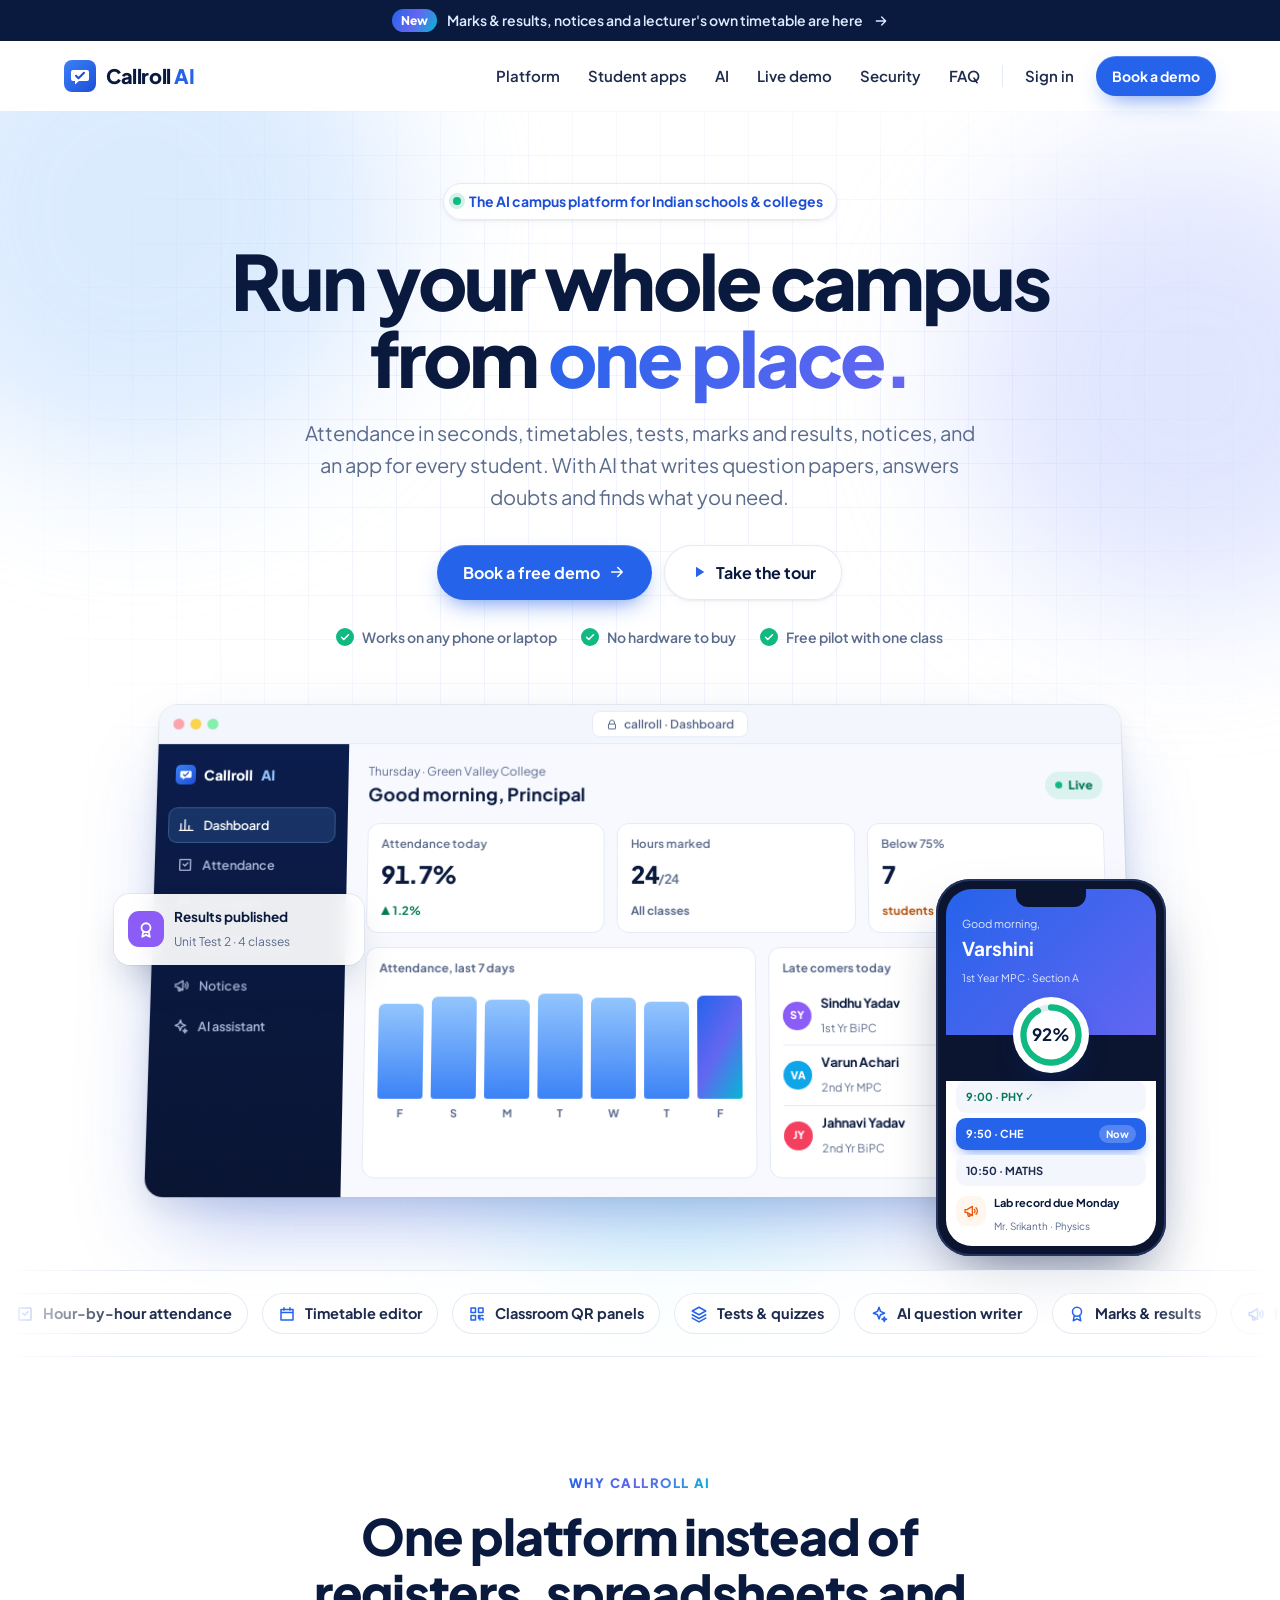
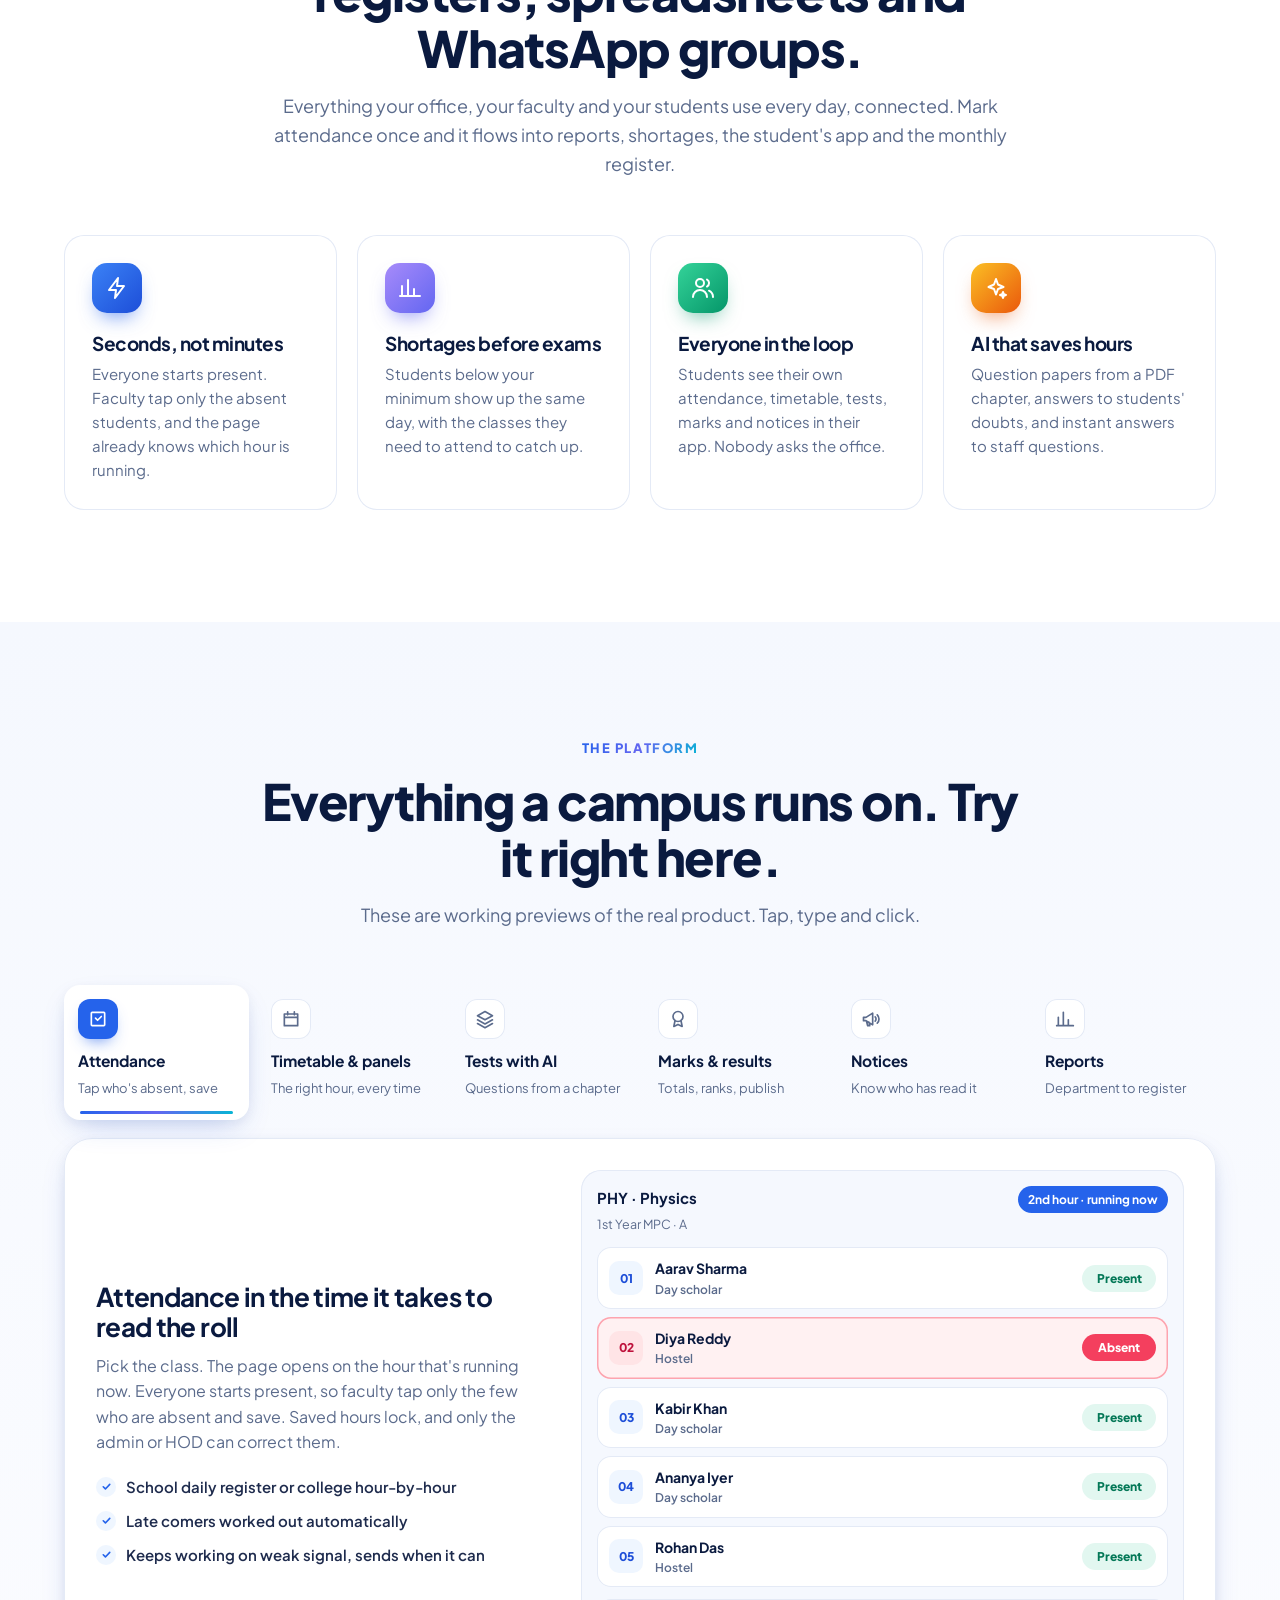
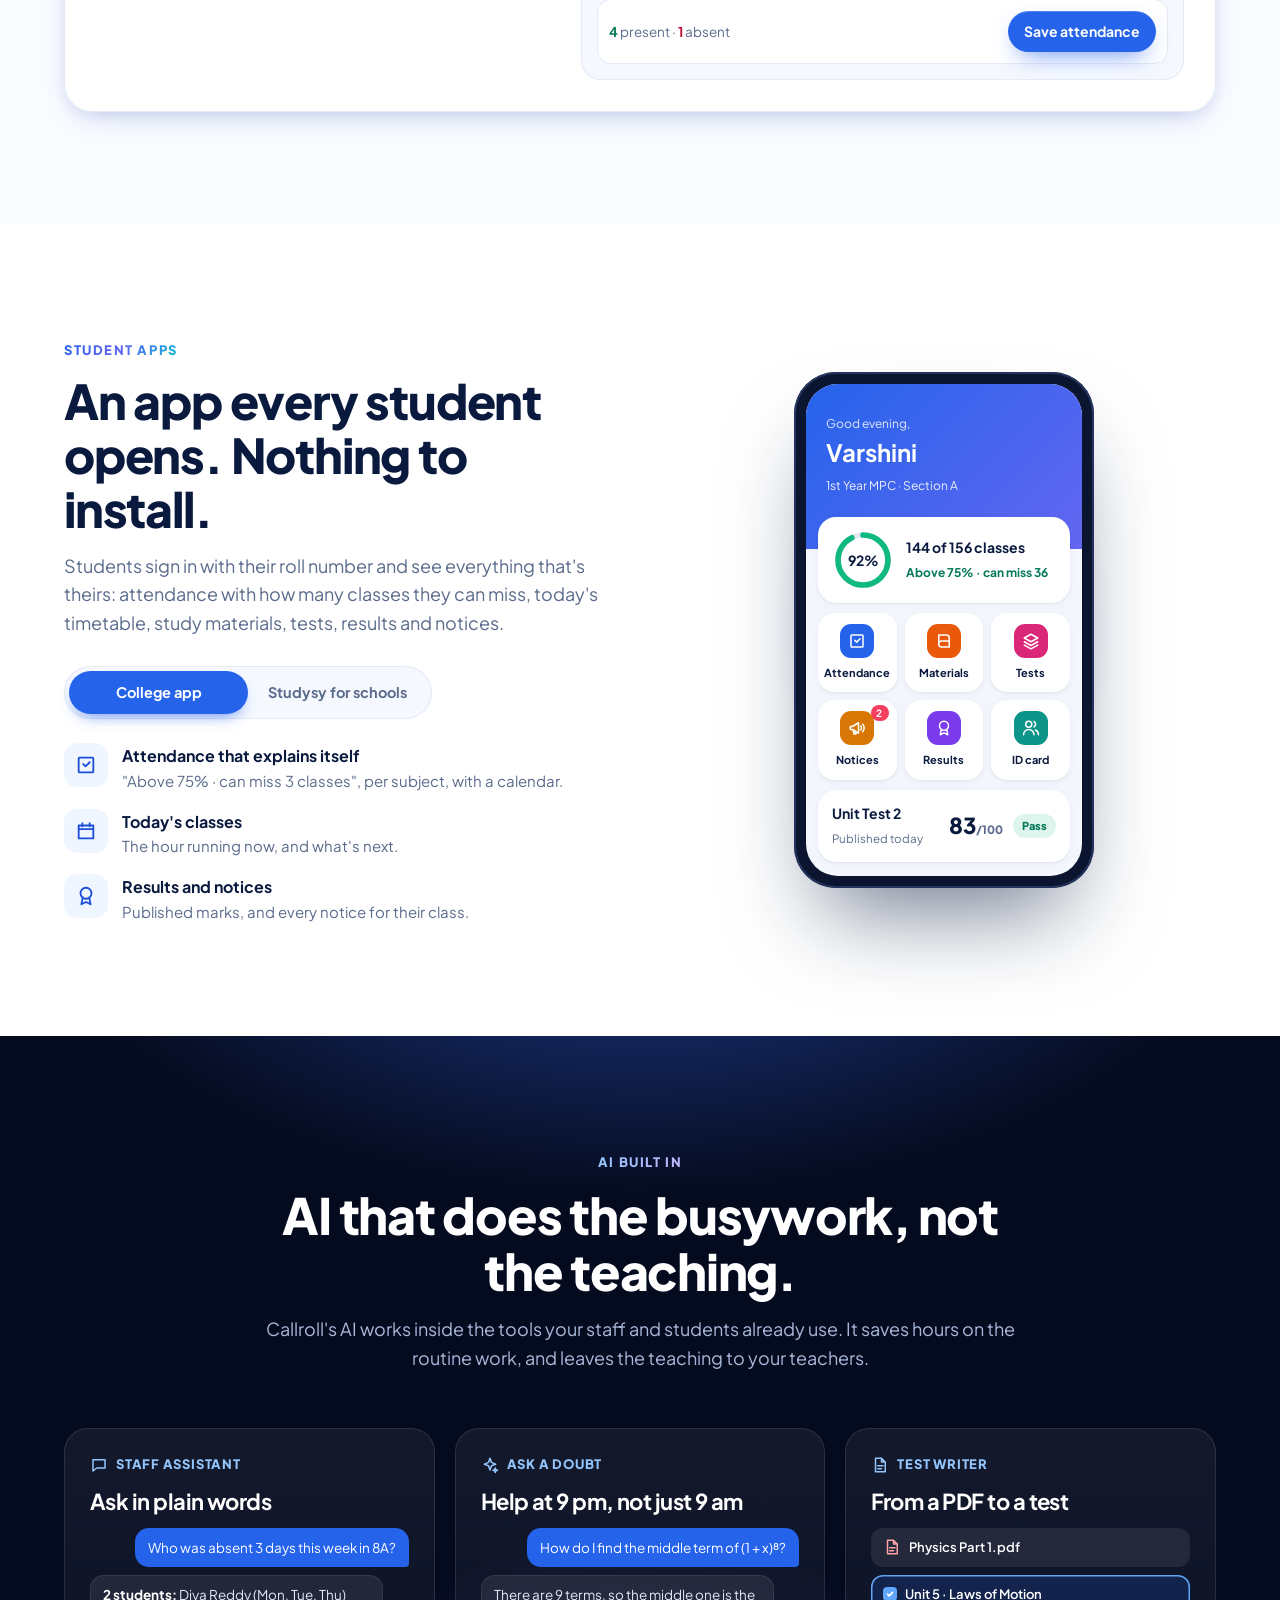
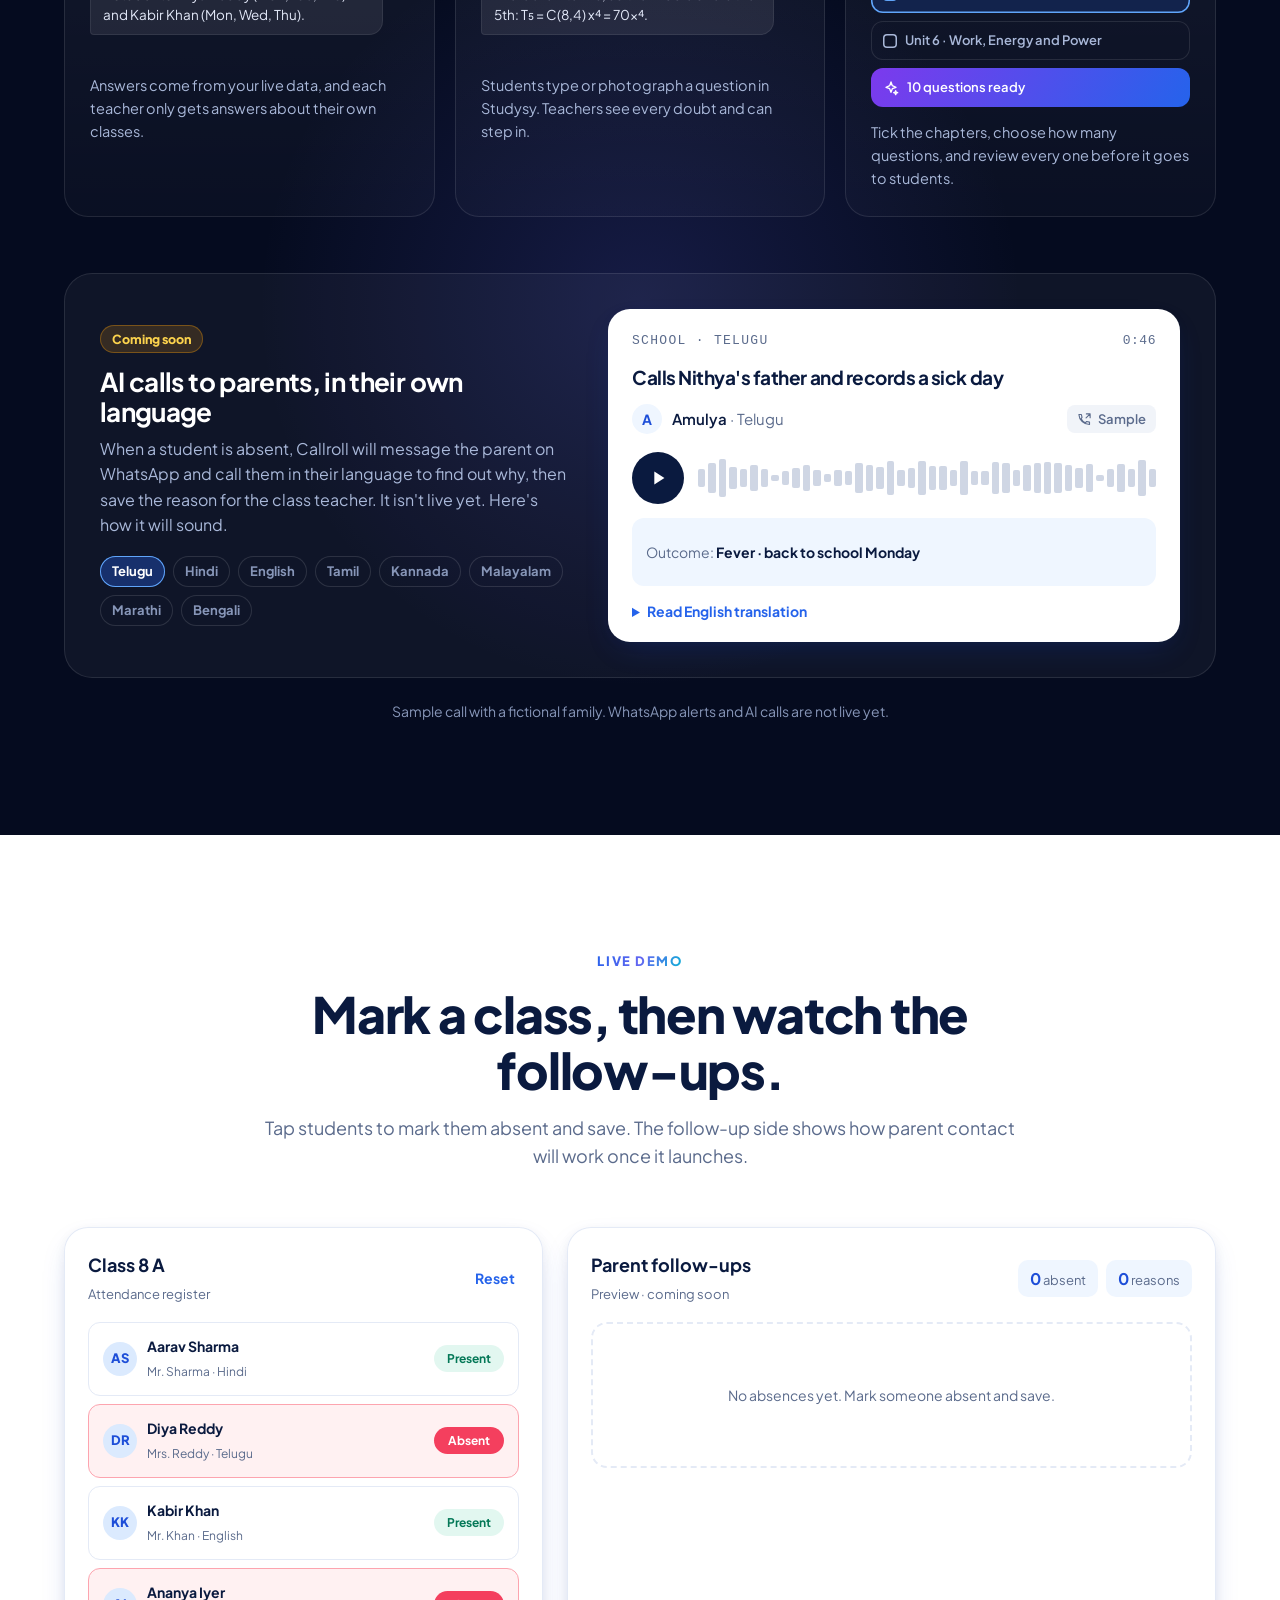
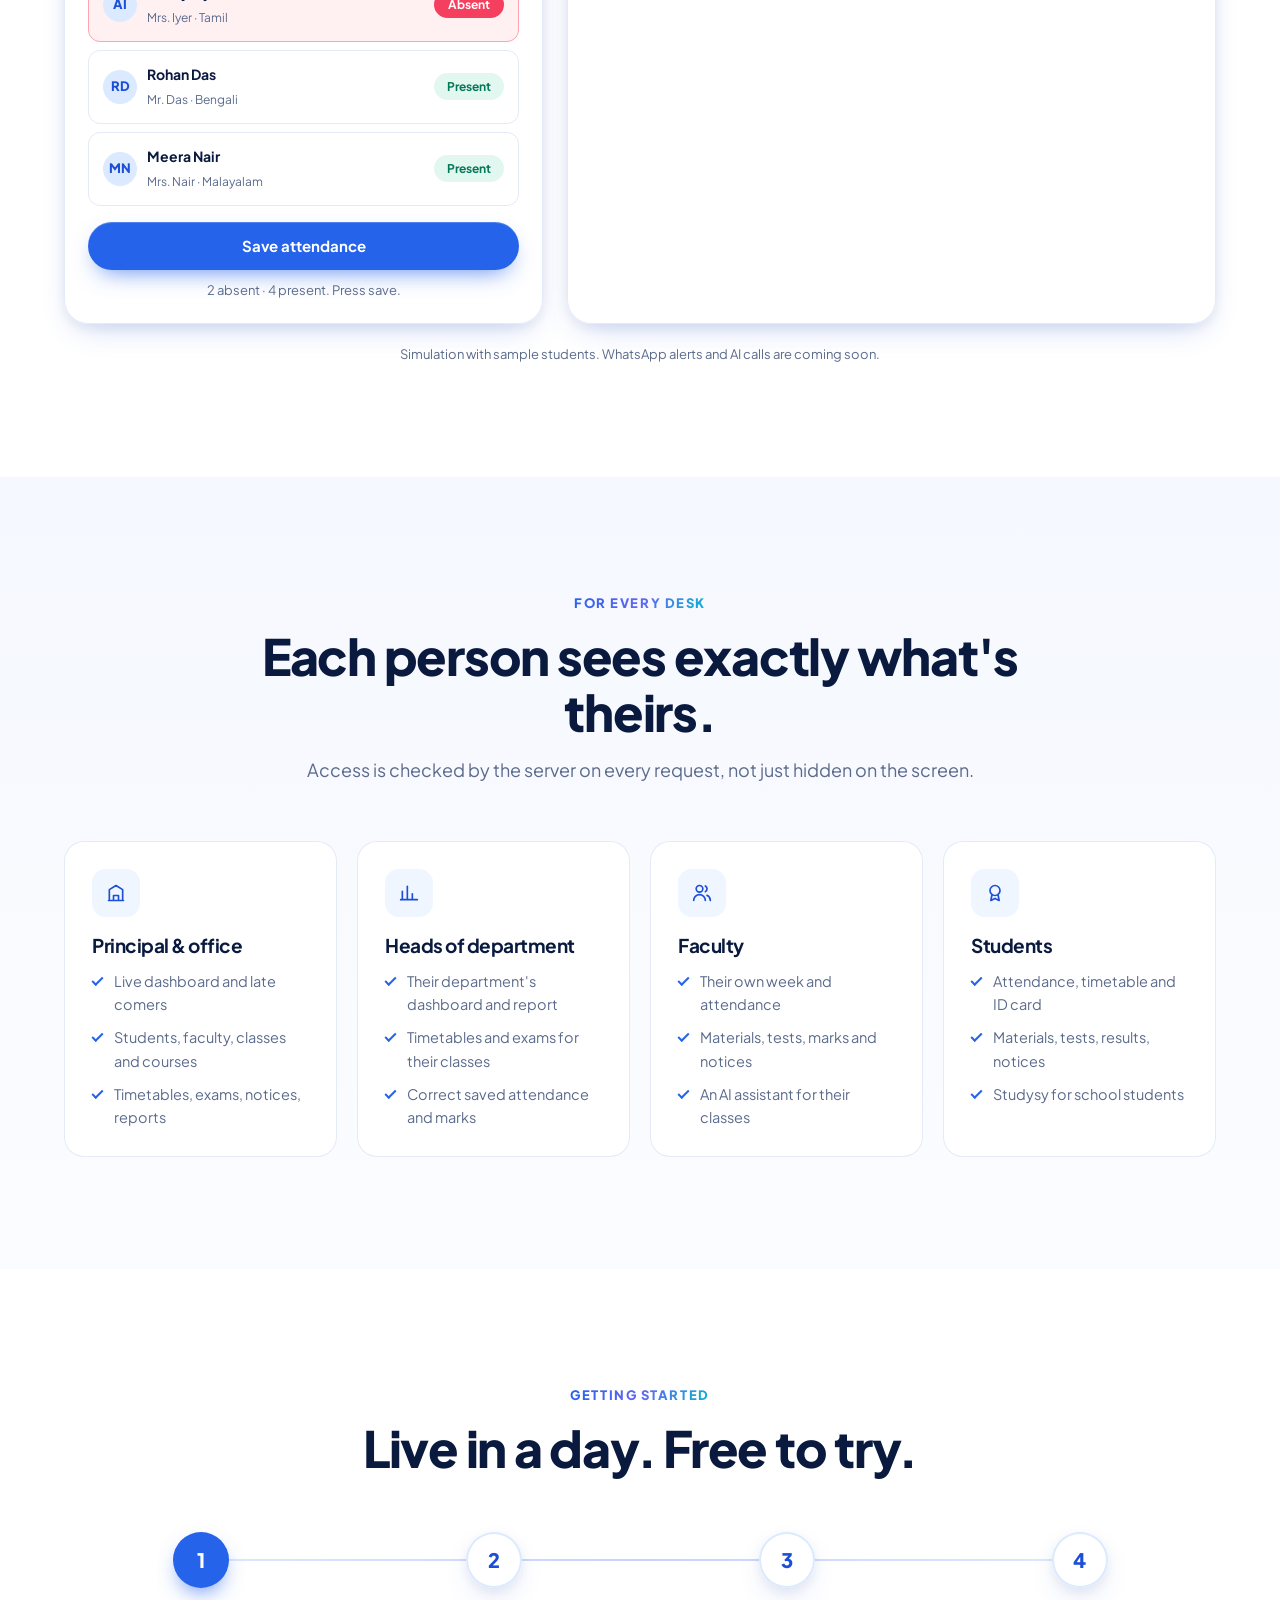
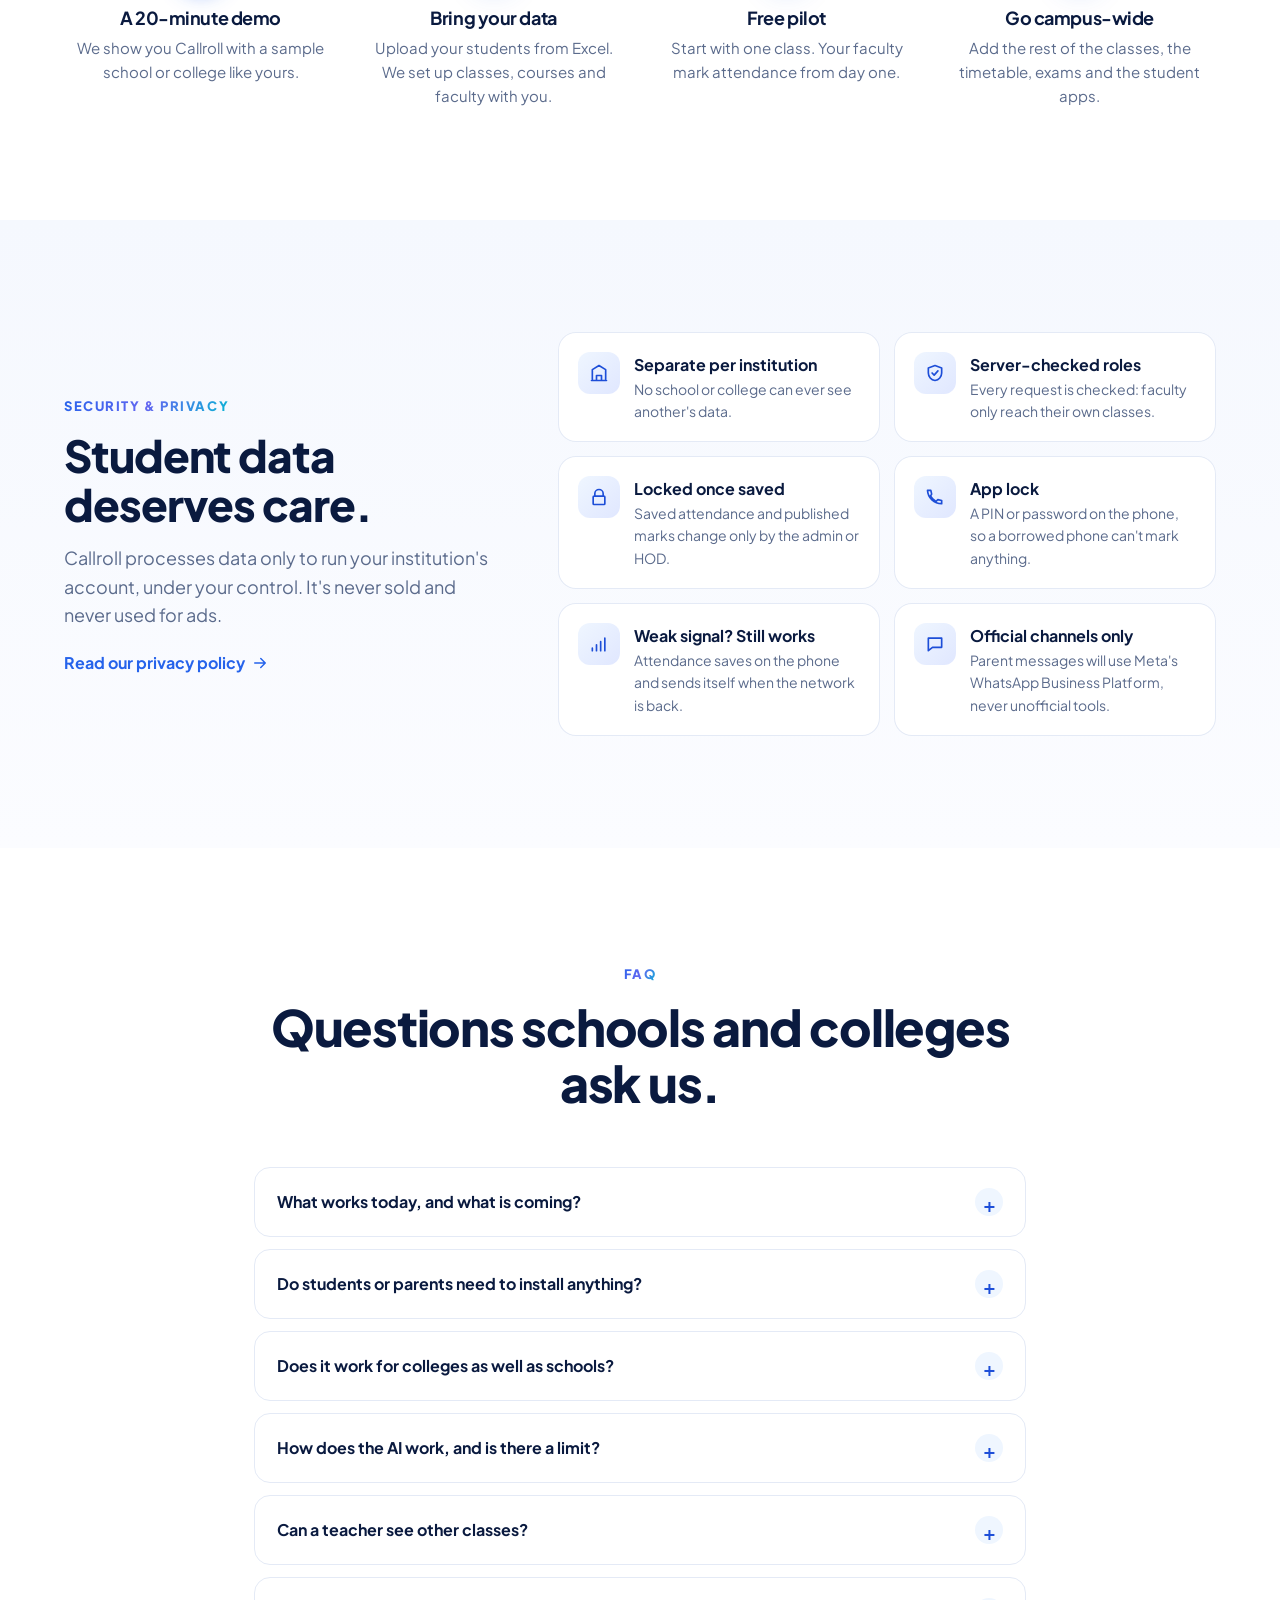
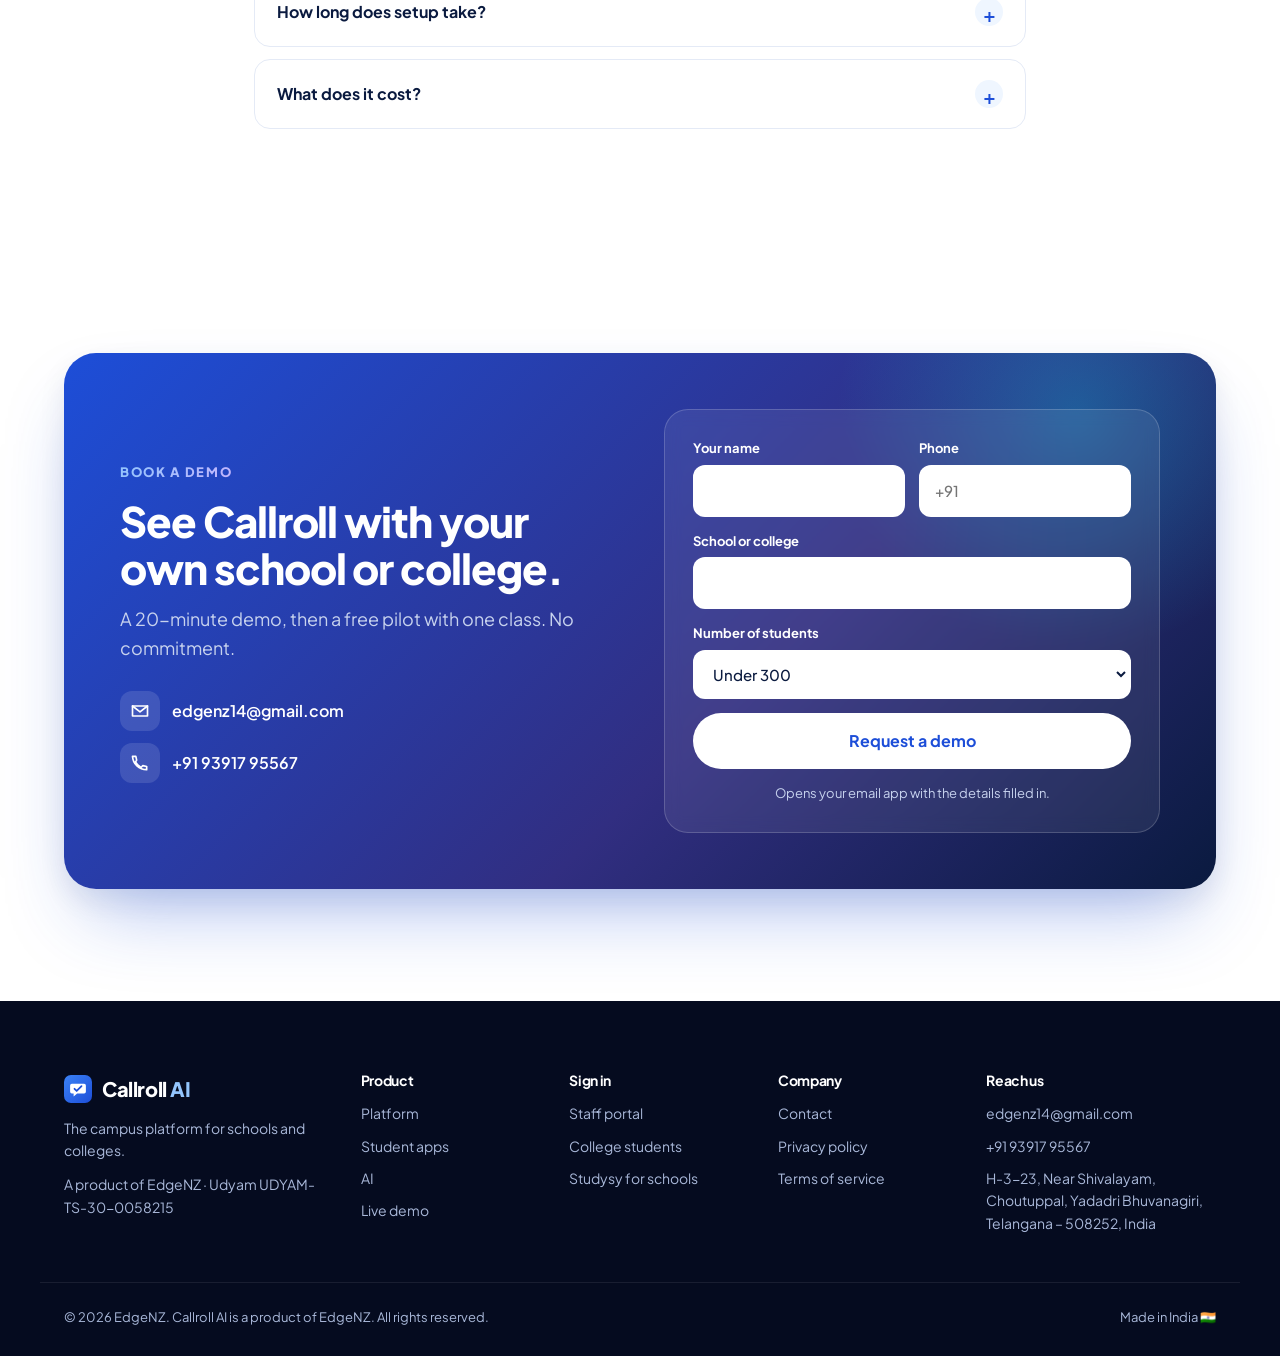
==== commit c5fcd2b0: "Open the app and the website with a short branded intro Until the app's code arrived, phones showed " ====
--- a/index.html
+++ b/index.html
@@ -12,10 +12,64 @@
   <link rel="icon" href="favicon.svg" type="image/svg+xml">
   <link rel="preconnect" href="https://fonts.googleapis.com">
   <link rel="preconnect" href="https://fonts.gstatic.com" crossorigin>
-  <link href="https://fonts.googleapis.com/css2?family=Plus+Jakarta+Sans:wght@400;500;600;700;800&display=swap" rel="stylesheet">
+  <!-- The typeface doesn't hold up the first paint; the system font shows until it arrives. -->
+  <link href="https://fonts.googleapis.com/css2?family=Plus+Jakarta+Sans:wght@400;500;600;700;800&display=swap" rel="stylesheet" media="print" onload="this.media='all'">
   <link rel="stylesheet" href="styles.css">
+
+  <!-- Opening: logo and name, then the curtain lifts. Once per visit; the
+       CSS hides it on its own even if the script never runs. -->
+  <style>
+    #intro {
+      position: fixed; inset: 0; z-index: 100; display: grid; place-items: center; overflow: hidden;
+      background: radial-gradient(120% 80% at 50% 0%, #1e3a8a 0%, #0a1a3f 55%, #050b1f 100%); color: #fff;
+      animation: intro-auto .5s ease 3s forwards;
+      transition: transform .75s cubic-bezier(.76, 0, .24, 1);
+    }
+    #intro.out { transform: translateY(-100%); }
+    html.no-intro #intro { display: none; }
+    html.intro-on body { overflow: hidden; }
+    #intro .in-glow { position: absolute; width: 520px; height: 520px; border-radius: 50%; background: radial-gradient(circle, rgba(96, 165, 250, .3), transparent 65%); }
+    #intro .in-center { position: relative; display: grid; justify-items: center; gap: 16px; transition: opacity .35s ease, transform .6s cubic-bezier(.76, 0, .24, 1); }
+    #intro.out .in-center { opacity: 0; transform: translateY(-40px); }
+    #intro .in-logo { width: 78px; height: 78px; border-radius: 20px; box-shadow: 0 18px 40px -12px rgba(0, 0, 0, .55); animation: in-pop .6s cubic-bezier(.2, .9, .25, 1.25) both; }
+    #intro .in-name { font-size: clamp(30px, 5vw, 42px); font-weight: 800; letter-spacing: -.03em; animation: in-rise .6s cubic-bezier(.2, .8, .2, 1) .15s both; }
+    #intro .in-name em { font-style: normal; color: #93c5fd; }
+    #intro .in-line { width: 0; height: 3px; border-radius: 3px; background: linear-gradient(90deg, #2563eb, #6366f1, #06b6d4); animation: in-line .7s cubic-bezier(.2, .8, .2, 1) .3s forwards; }
+    @keyframes in-pop { from { opacity: 0; transform: scale(.55) translateY(10px); } to { opacity: 1; transform: none; } }
+    @keyframes in-rise { from { opacity: 0; transform: translateY(14px); } to { opacity: 1; transform: none; } }
+    @keyframes in-line { to { width: 150px; } }
+    @keyframes intro-auto { to { opacity: 0; visibility: hidden; } }
+  </style>
+  <script>
+    (function () {
+      var html = document.documentElement;
+      var seen = false;
+      try {
+        seen = sessionStorage.getItem("cr-intro") === "1";
+        sessionStorage.setItem("cr-intro", "1");
+      } catch (e) {}
+      var calm = window.matchMedia && window.matchMedia("(prefers-reduced-motion: reduce)").matches;
+      html.classList.add(seen || calm ? "no-intro" : "intro-on");
+      // Never leave the page unscrollable, even if app.js doesn't load.
+      setTimeout(function () { html.classList.remove("intro-on"); }, 3600);
+    })();
+  </script>
 </head>
 <body class="home">
+
+<div id="intro" aria-hidden="true">
+  <div class="in-glow"></div>
+  <div class="in-center">
+    <svg class="in-logo" viewBox="0 0 64 64" xmlns="http://www.w3.org/2000/svg">
+      <defs><linearGradient id="in-g" x1="0" y1="0" x2="1" y2="1"><stop offset="0" stop-color="#3B82F6"/><stop offset="1" stop-color="#1D4ED8"/></linearGradient></defs>
+      <rect width="64" height="64" rx="16" fill="url(#in-g)" stroke="none"/>
+      <path d="M18 20h28a4 4 0 0 1 4 4v14a4 4 0 0 1-4 4H30l-8 7v-7h-4a4 4 0 0 1-4-4V24a4 4 0 0 1 4-4z" fill="#fff" stroke="none"/>
+      <path d="M24 31.5l5 5 11-11" fill="none" stroke="#1D4ED8" stroke-width="4" stroke-linecap="round" stroke-linejoin="round"/>
+    </svg>
+    <div class="in-name">Callroll <em>AI</em></div>
+    <div class="in-line"></div>
+  </div>
+</div>
 
 <!-- Icons, used with <svg><use href="#i-name"/></svg> -->
 <svg width="0" height="0" style="position:absolute" aria-hidden="true">
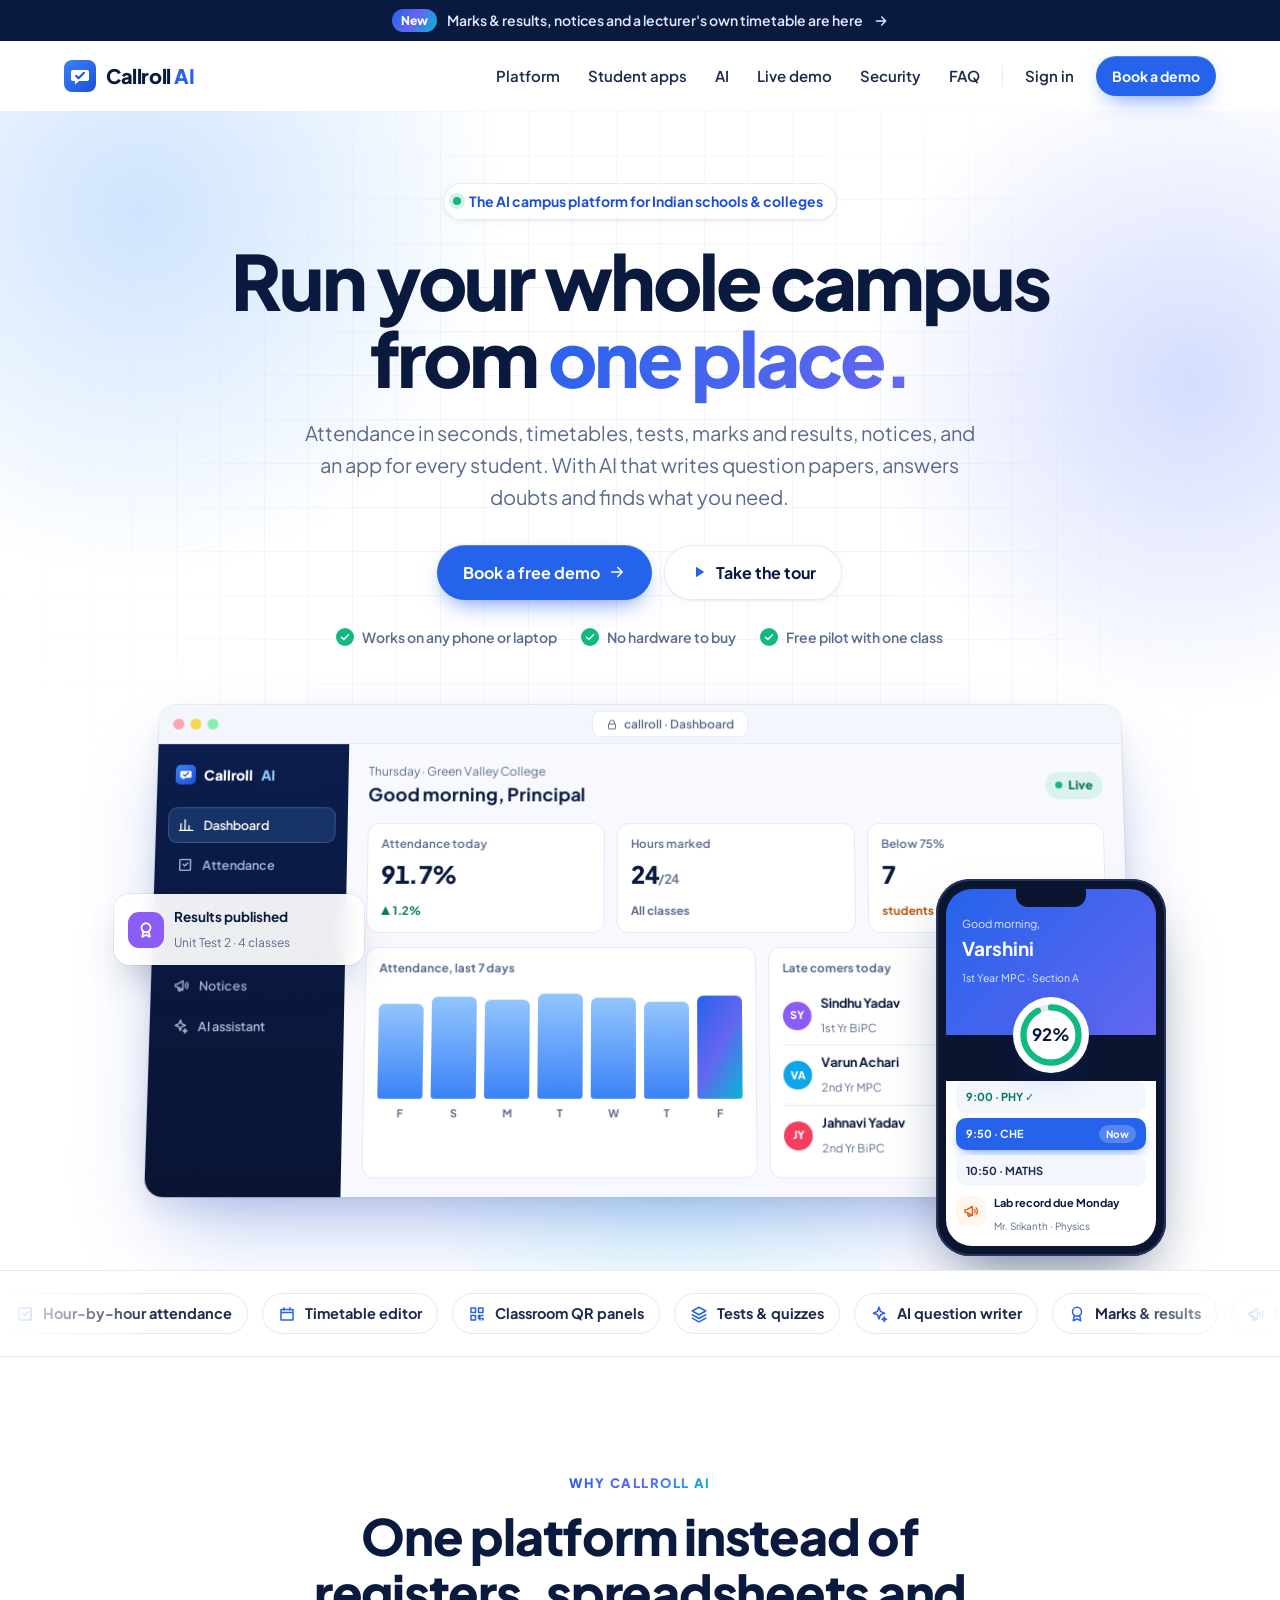
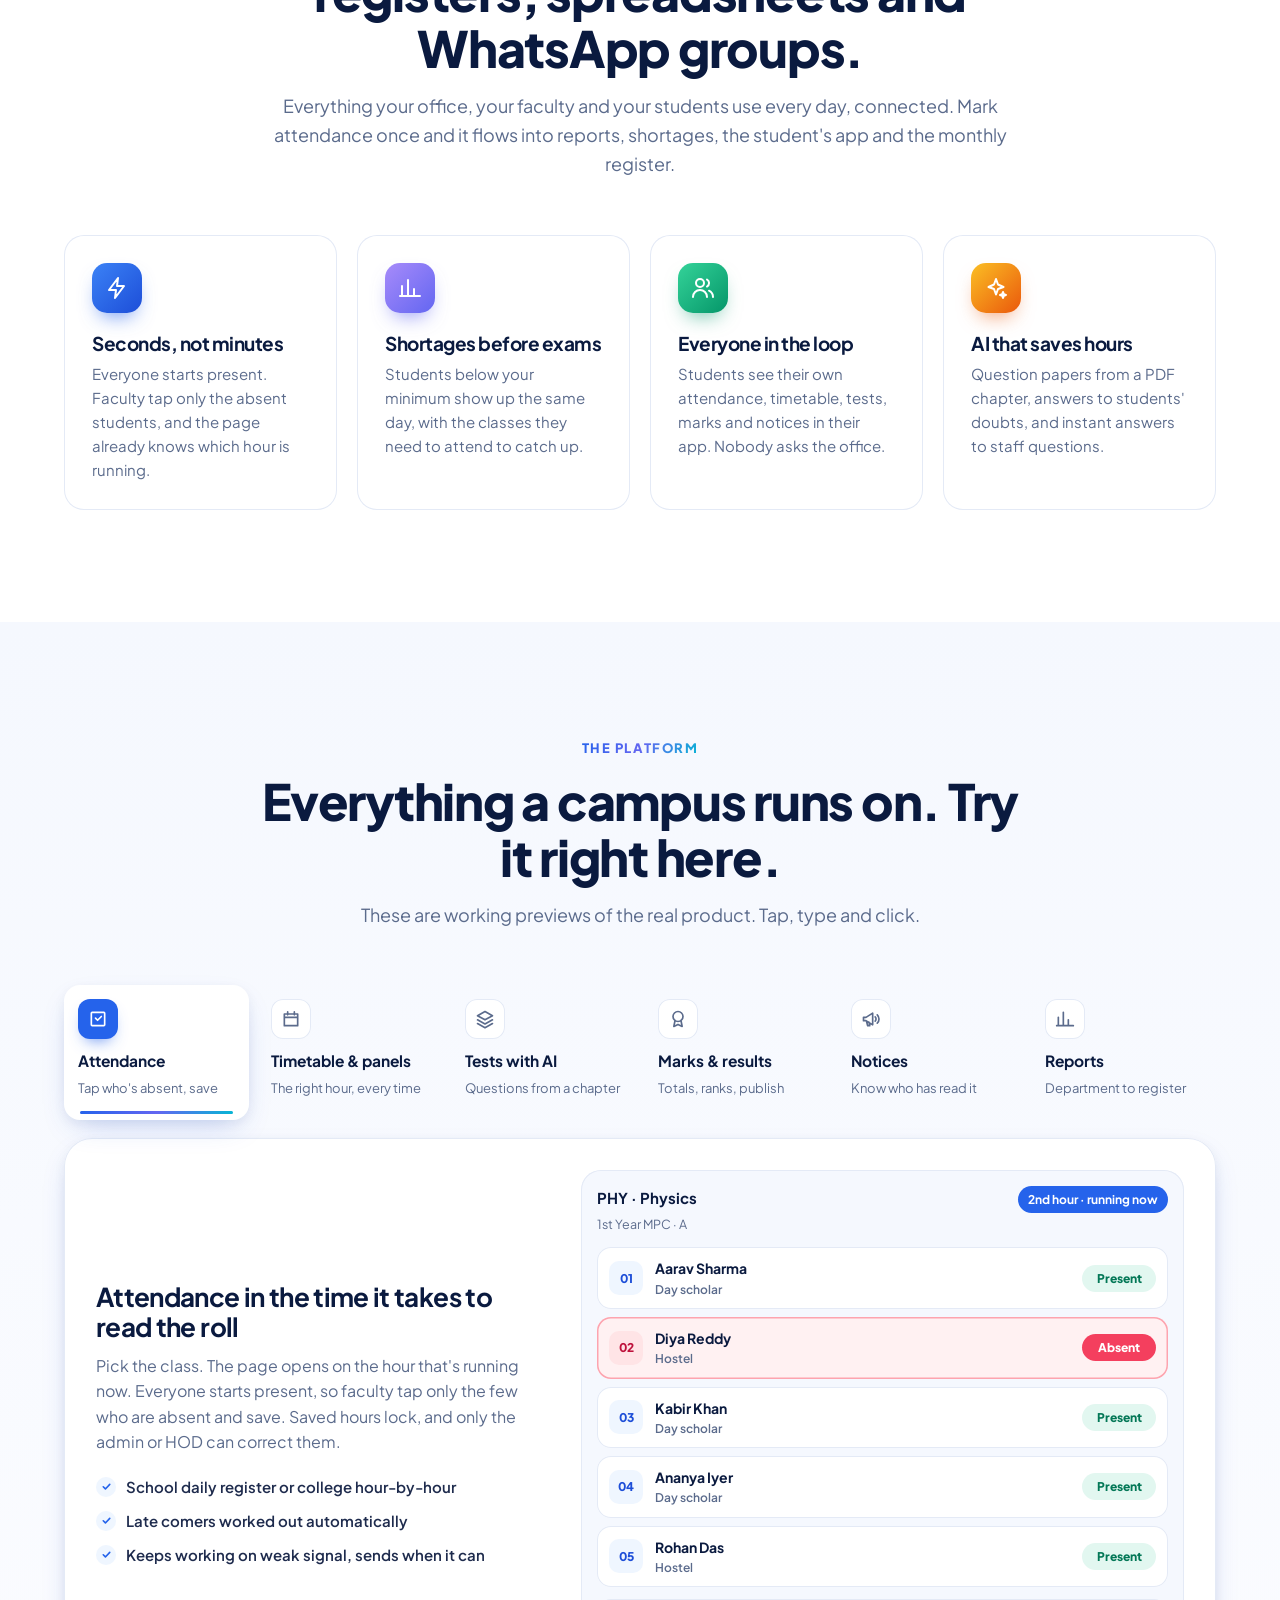
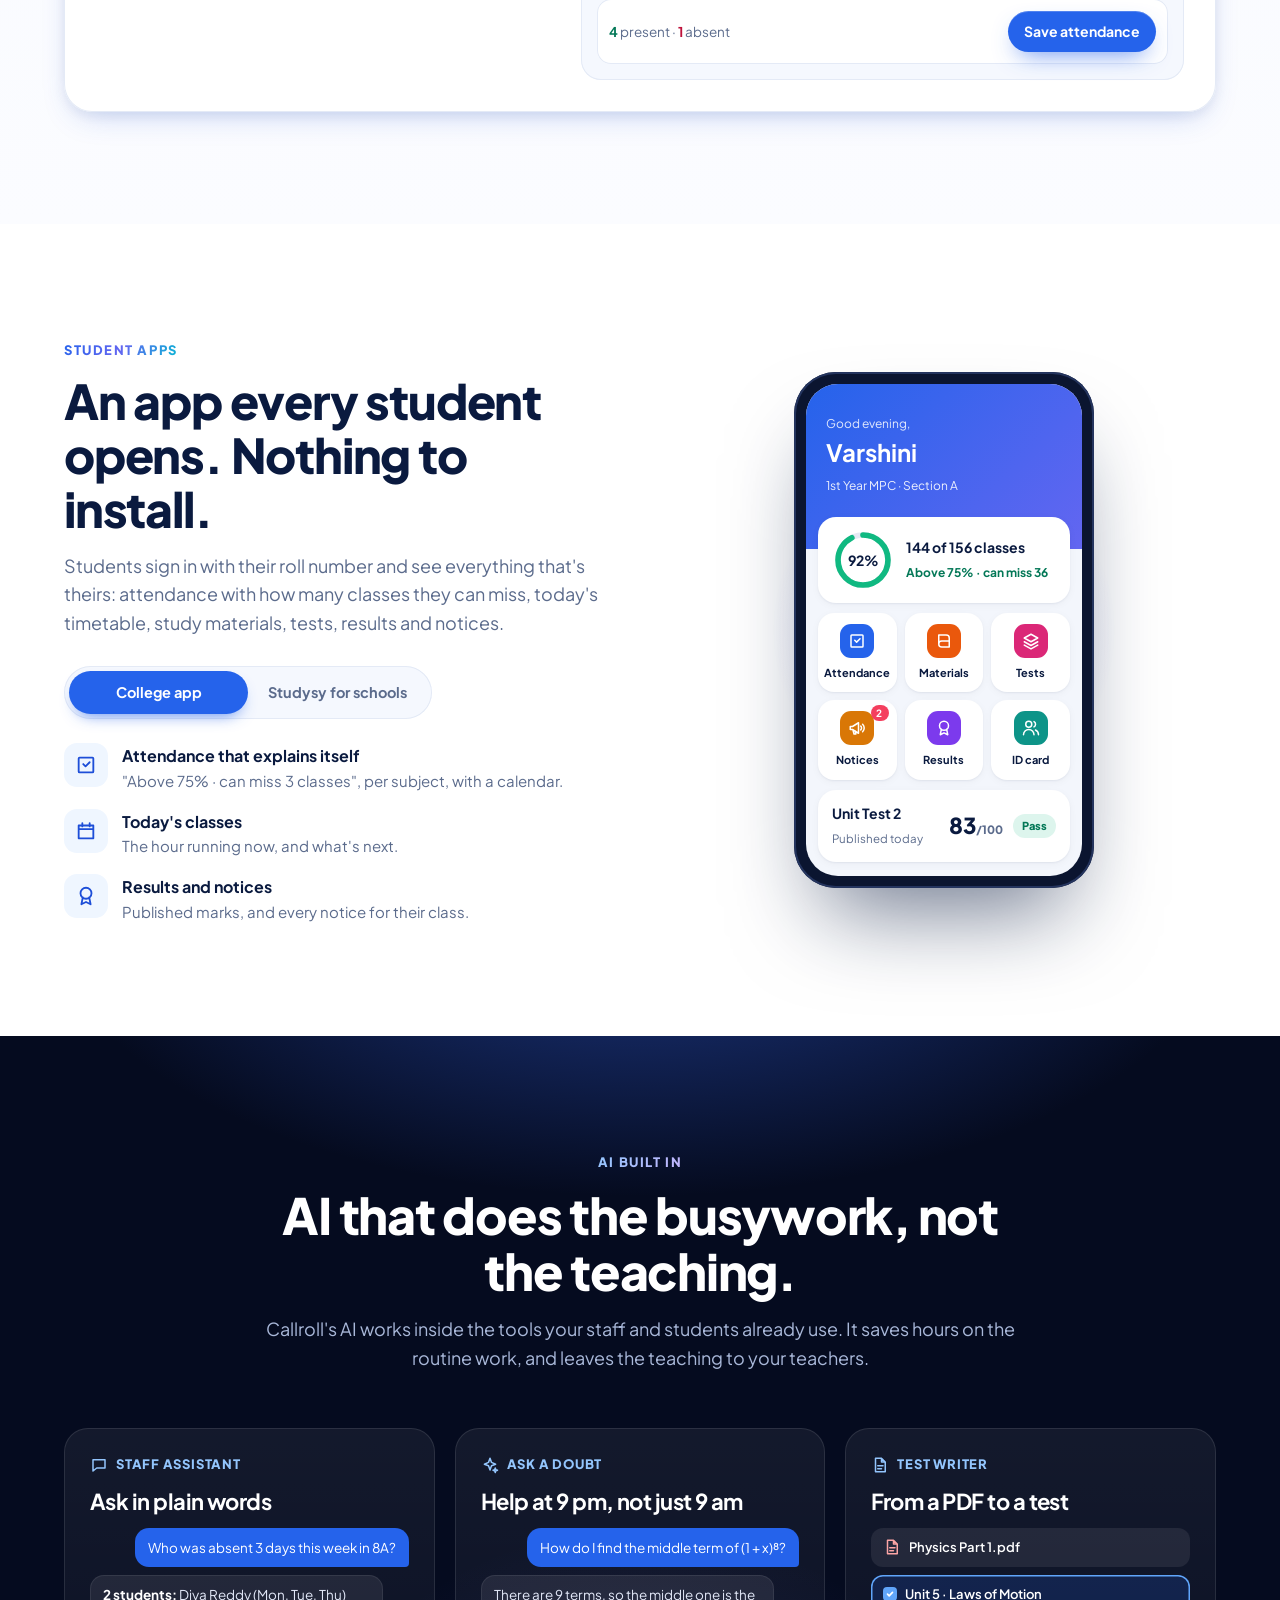
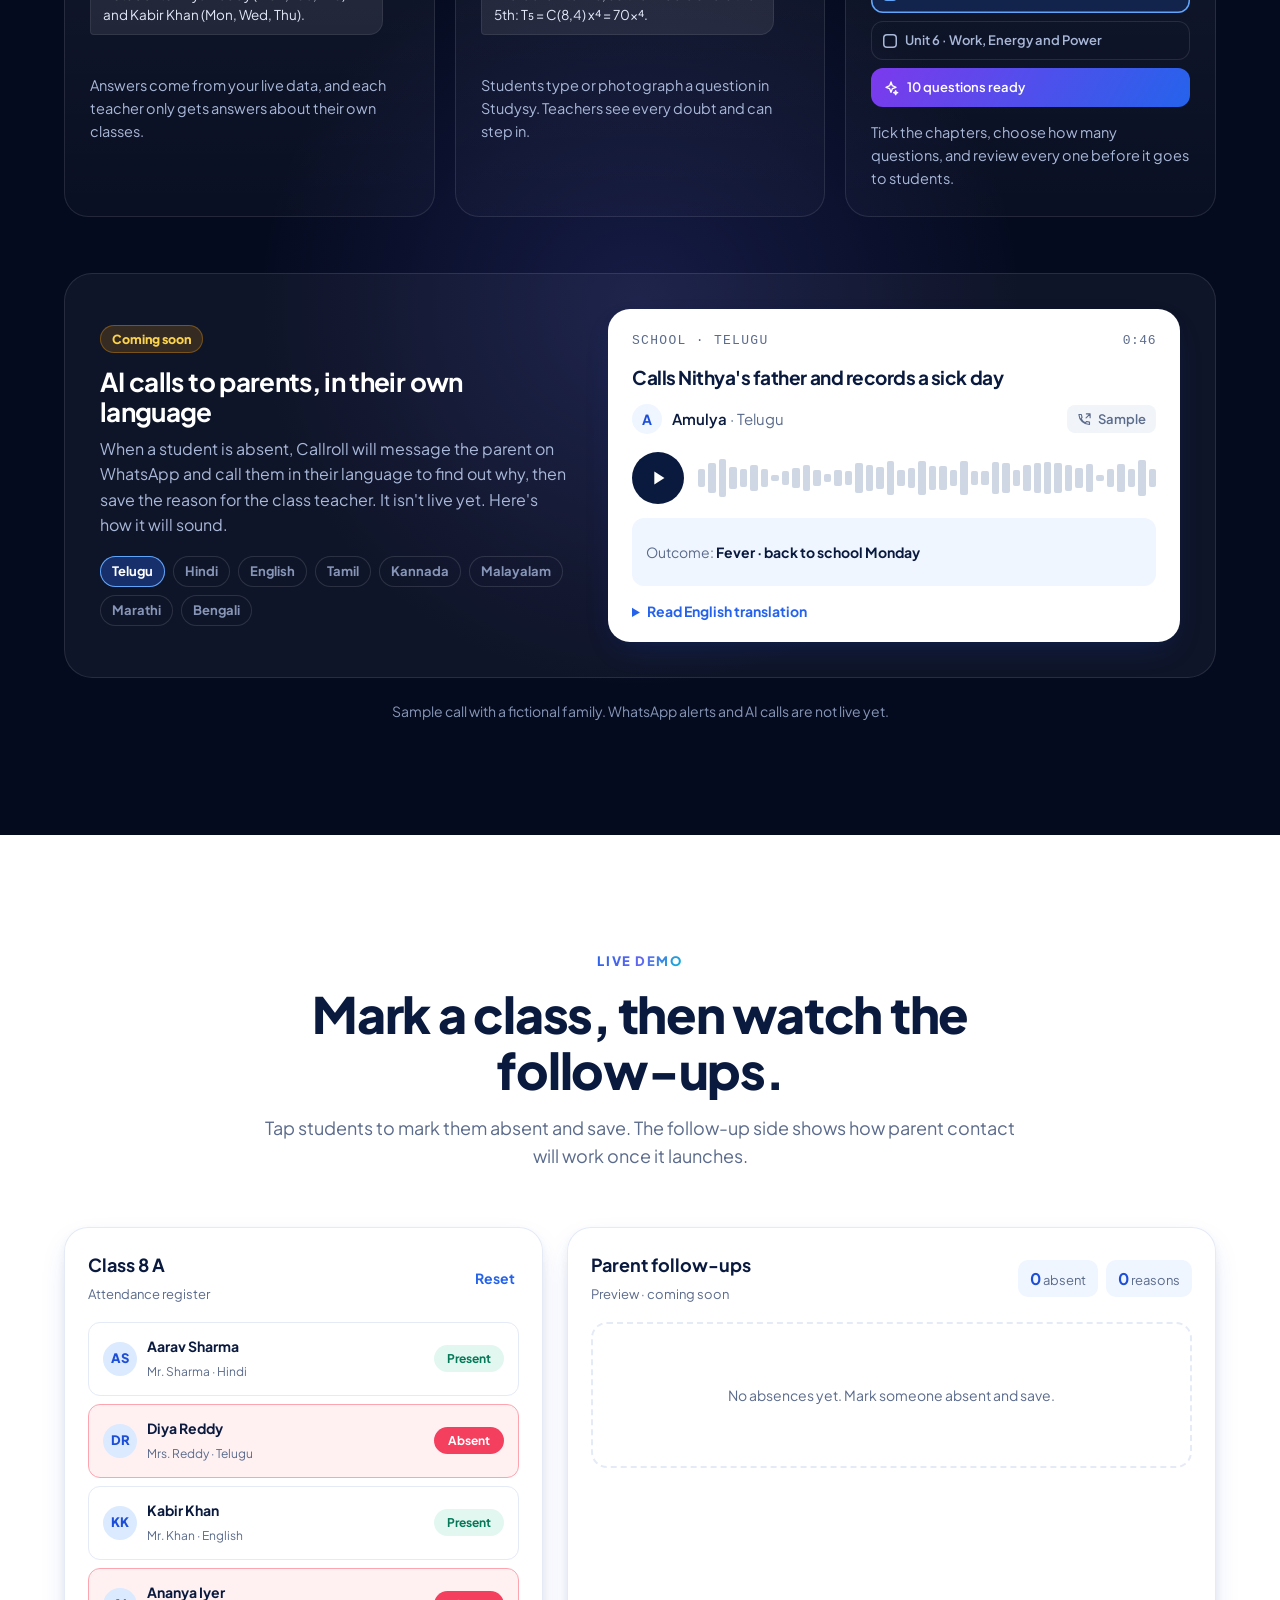
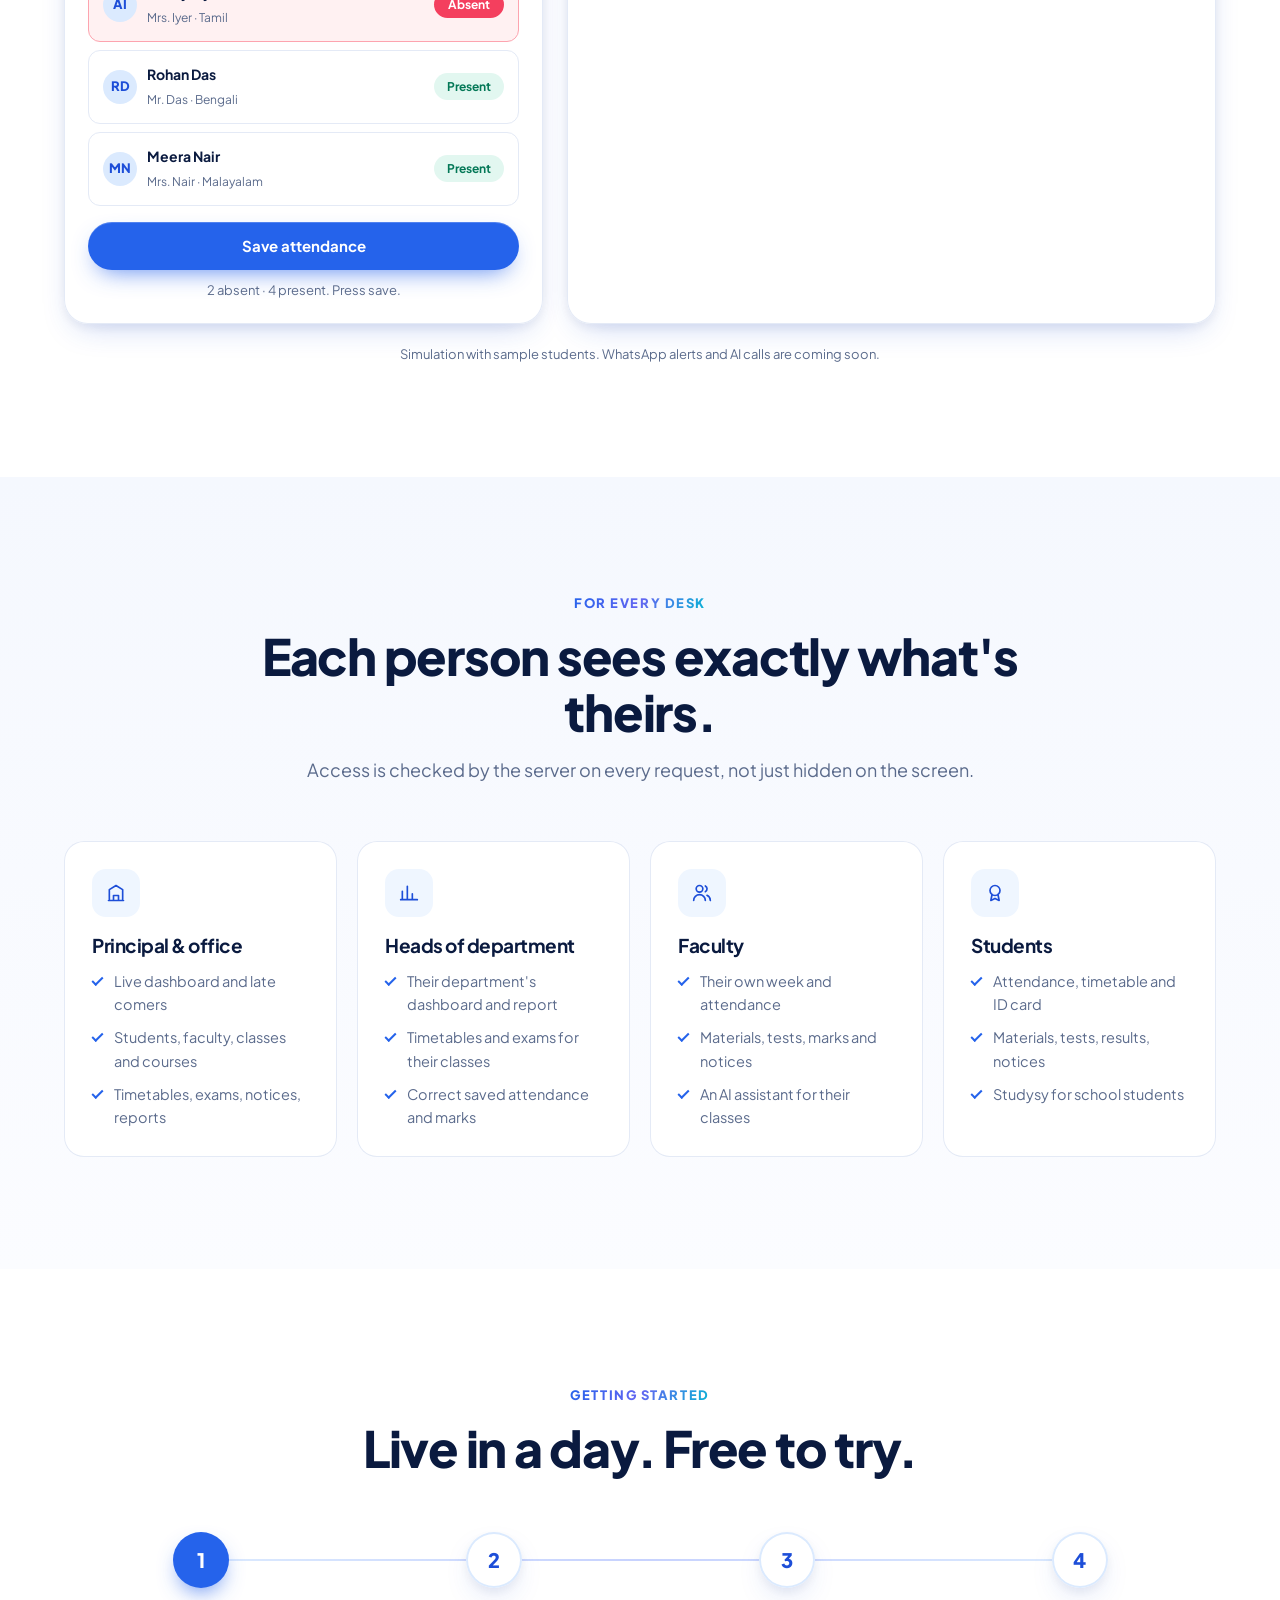
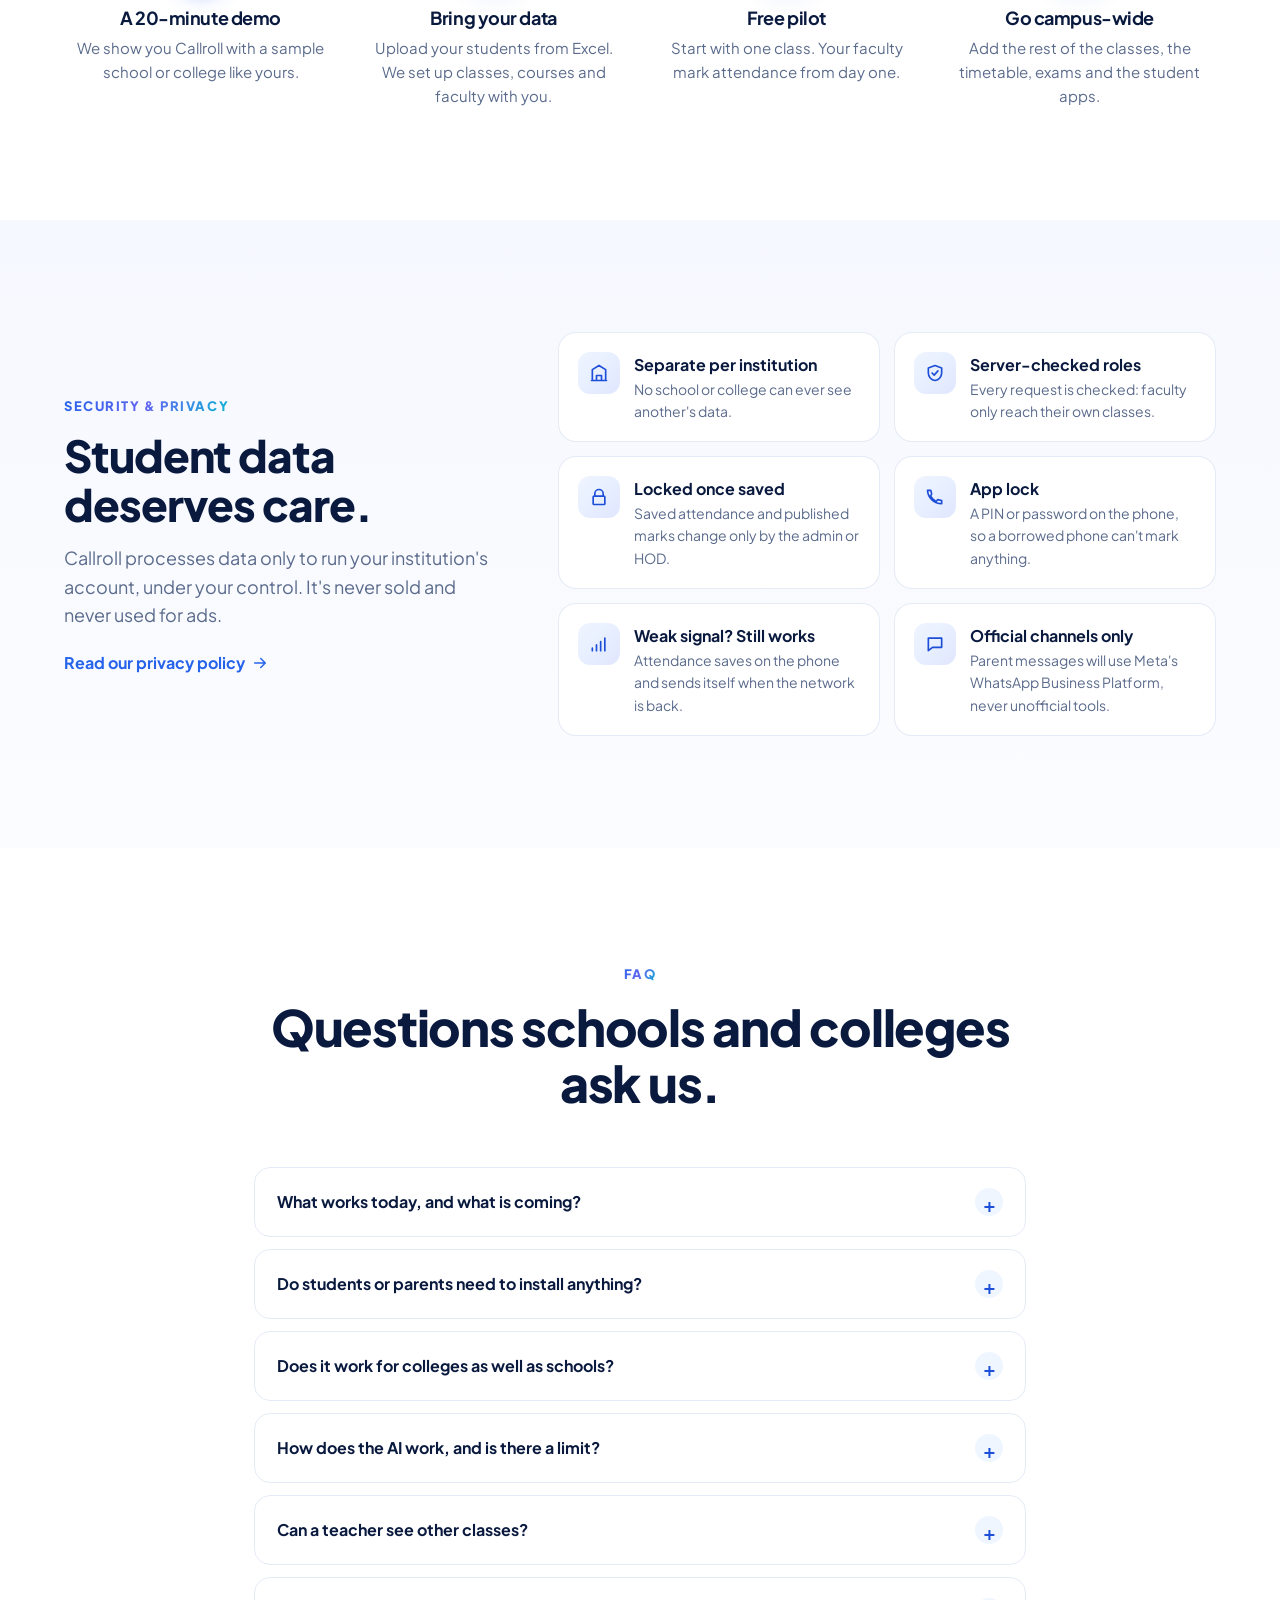
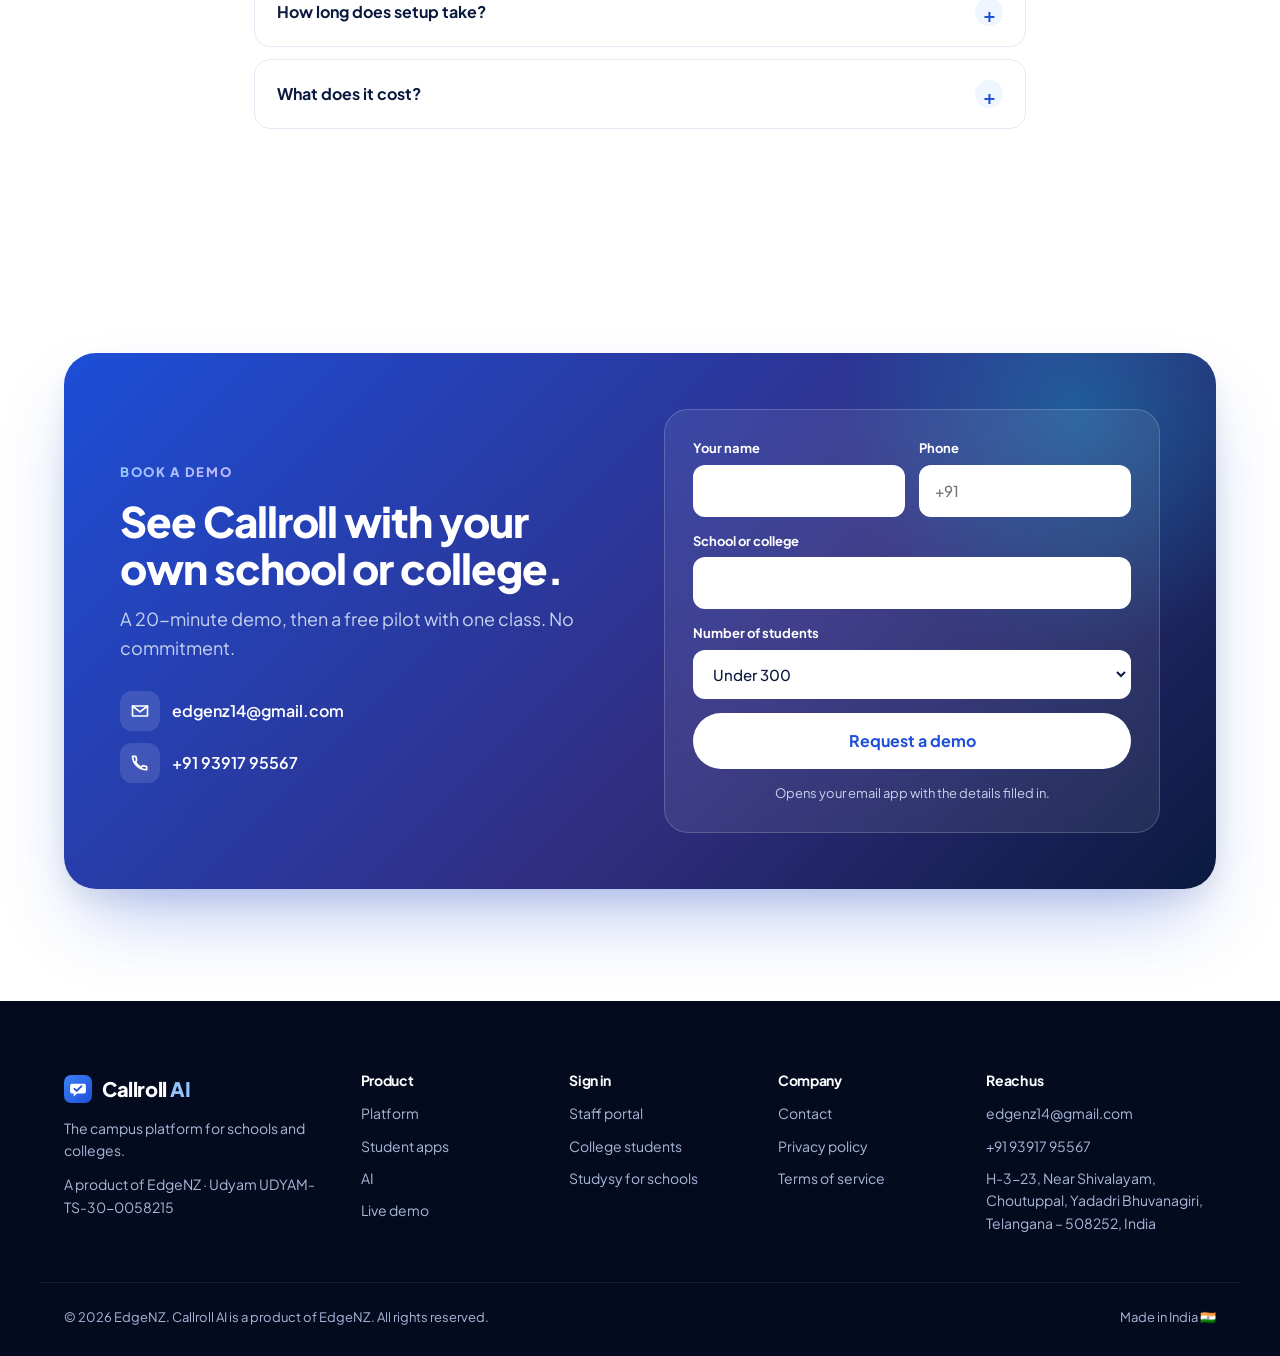
==== commit 552bbe35: "Give the opening logo a clean, rounded glow on every phone The ring around the logo was a separate s" ====
--- a/index.html
+++ b/index.html
@@ -31,7 +31,9 @@
     #intro .in-glow { position: absolute; width: 520px; height: 520px; border-radius: 50%; background: radial-gradient(circle, rgba(96, 165, 250, .3), transparent 65%); }
     #intro .in-center { position: relative; display: grid; justify-items: center; gap: 16px; transition: opacity .35s ease, transform .6s cubic-bezier(.76, 0, .24, 1); }
     #intro.out .in-center { opacity: 0; transform: translateY(-40px); }
-    #intro .in-logo { width: 78px; height: 78px; border-radius: 20px; box-shadow: 0 18px 40px -12px rgba(0, 0, 0, .55); animation: in-pop .6s cubic-bezier(.2, .9, .25, 1.25) both; }
+    /* The shadow sits on a box with the icon's exact corners (16/64), so Safari rounds it too. */
+    #intro .in-logo { width: 78px; height: 78px; border-radius: 19.5px; box-shadow: 0 18px 40px -12px rgba(0, 0, 0, .55); animation: in-pop .6s cubic-bezier(.2, .9, .25, 1.25) both; }
+    #intro .in-logo svg { display: block; width: 100%; height: 100%; }
     #intro .in-name { font-size: clamp(30px, 5vw, 42px); font-weight: 800; letter-spacing: -.03em; animation: in-rise .6s cubic-bezier(.2, .8, .2, 1) .15s both; }
     #intro .in-name em { font-style: normal; color: #93c5fd; }
     #intro .in-line { width: 0; height: 3px; border-radius: 3px; background: linear-gradient(90deg, #2563eb, #6366f1, #06b6d4); animation: in-line .7s cubic-bezier(.2, .8, .2, 1) .3s forwards; }
@@ -60,12 +62,12 @@
 <div id="intro" aria-hidden="true">
   <div class="in-glow"></div>
   <div class="in-center">
-    <svg class="in-logo" viewBox="0 0 64 64" xmlns="http://www.w3.org/2000/svg">
+    <div class="in-logo"><svg viewBox="0 0 64 64" xmlns="http://www.w3.org/2000/svg">
       <defs><linearGradient id="in-g" x1="0" y1="0" x2="1" y2="1"><stop offset="0" stop-color="#3B82F6"/><stop offset="1" stop-color="#1D4ED8"/></linearGradient></defs>
       <rect width="64" height="64" rx="16" fill="url(#in-g)" stroke="none"/>
       <path d="M18 20h28a4 4 0 0 1 4 4v14a4 4 0 0 1-4 4H30l-8 7v-7h-4a4 4 0 0 1-4-4V24a4 4 0 0 1 4-4z" fill="#fff" stroke="none"/>
       <path d="M24 31.5l5 5 11-11" fill="none" stroke="#1D4ED8" stroke-width="4" stroke-linecap="round" stroke-linejoin="round"/>
-    </svg>
+    </svg></div>
     <div class="in-name">Callroll <em>AI</em></div>
     <div class="in-line"></div>
   </div>
@@ -139,8 +141,8 @@
 <!-- ============================== HERO ============================== -->
 <section class="hero">
   <div class="hero-bg" aria-hidden="true">
+    <span class="grid-lines"></span>
     <span class="blob b1"></span><span class="blob b2"></span><span class="blob b3"></span>
-    <span class="grid-lines"></span>
   </div>
 
   <div class="container hero-inner">
--- a/styles.css
+++ b/styles.css
@@ -110,16 +110,20 @@
 
 .hero { position: relative; padding: 72px 0 0; overflow: hidden; }
 .hero-bg { position: absolute; inset: 0; pointer-events: none; z-index: -1; }
-.blob { position: absolute; border-radius: 50%; filter: blur(70px); opacity: .55; animation: drift 18s ease-in-out infinite alternate; }
-.b1 { width: 520px; height: 520px; background: #bfdbfe; top: -160px; left: -120px; }
-.b2 { width: 460px; height: 460px; background: #c7d2fe; top: 40px; right: -140px; animation-delay: -6s; }
-.b3 { width: 380px; height: 380px; background: #a5f3fc; bottom: 60px; left: 38%; opacity: .35; animation-delay: -11s; }
+/* Soft colour blobs, drawn as gradients: a blur filter on moving layers is
+   costly on phones. Each fades to its own colour at zero opacity, not
+   "transparent", which some Safari builds blend through grey. */
+.blob { position: absolute; border-radius: 50%; opacity: .75; animation: drift 18s ease-in-out infinite alternate; will-change: transform; }
+.b1 { width: 760px; height: 760px; background: radial-gradient(circle, #bfdbfe 0%, rgba(191, 219, 254, .5) 35%, rgba(191, 219, 254, 0) 68%); top: -280px; left: -240px; }
+.b2 { width: 680px; height: 680px; background: radial-gradient(circle, #c7d2fe 0%, rgba(199, 210, 254, .5) 35%, rgba(199, 210, 254, 0) 68%); top: -70px; right: -250px; animation-delay: -6s; }
+.b3 { width: 580px; height: 580px; background: radial-gradient(circle, #a5f3fc 0%, rgba(165, 243, 252, .4) 35%, rgba(165, 243, 252, 0) 68%); bottom: -40px; left: calc(38% - 100px); opacity: .5; animation-delay: -11s; }
+/* The grid fades out under a white overlay (cheaper than a mask); the blobs sit above it. */
 .grid-lines {
   position: absolute; inset: 0;
   background-image: linear-gradient(rgba(29, 78, 216, .06) 1px, transparent 1px), linear-gradient(90deg, rgba(29, 78, 216, .06) 1px, transparent 1px);
   background-size: 44px 44px;
-  mask-image: radial-gradient(ellipse 70% 60% at 50% 30%, #000 30%, transparent 75%);
-}
+}
+.grid-lines::after { content: ""; position: absolute; inset: 0; background: radial-gradient(ellipse 70% 60% at 50% 30%, rgba(255, 255, 255, 0) 30%, #fff 75%); }
 
 .hero-inner { display: grid; grid-template-columns: 1fr; gap: 56px; text-align: center; }
 .hero-copy { max-width: 860px; margin: 0 auto; }
@@ -236,7 +240,10 @@
 .t-ic.violet { background: var(--violet); } .t-ic.amber { background: var(--amber); }
 
 /* Marquee */
-.marquee { position: relative; margin-top: 8px; padding: 22px 0; border-top: 1px solid var(--line); border-bottom: 1px solid var(--line); background: rgba(255, 255, 255, .7); overflow: hidden; mask-image: linear-gradient(90deg, transparent, #000 10%, #000 90%, transparent); }
+.marquee { position: relative; margin-top: 8px; padding: 22px 0; border-top: 1px solid var(--line); border-bottom: 1px solid var(--line); background: #fff; overflow: hidden; }
+.marquee::before, .marquee::after { content: ""; position: absolute; top: 0; bottom: 0; z-index: 1; width: 12%; pointer-events: none; }
+.marquee::before { left: 0; background: linear-gradient(90deg, #fff, rgba(255, 255, 255, 0)); }
+.marquee::after { right: 0; background: linear-gradient(270deg, #fff, rgba(255, 255, 255, 0)); }
 .marquee-track { display: flex; gap: 14px; width: max-content; animation: marquee 48s linear infinite; }
 .marquee:hover .marquee-track { animation-play-state: paused; }
 .marquee span { display: inline-flex; align-items: center; gap: 9px; padding: 9px 16px; border-radius: 999px; background: var(--white); box-shadow: inset 0 0 0 1px var(--line); color: var(--ink); font-size: 14.5px; font-weight: 700; white-space: nowrap; }
@@ -711,6 +718,7 @@
   html { scroll-behavior: auto; }
   .reveal, .q, [data-chat] .cd { opacity: 1; transform: none; }
   .marquee-track { animation: none; flex-wrap: wrap; width: auto; justify-content: center; }
+  .marquee::before, .marquee::after { display: none; }
   .window { transform: none; }
 }
 
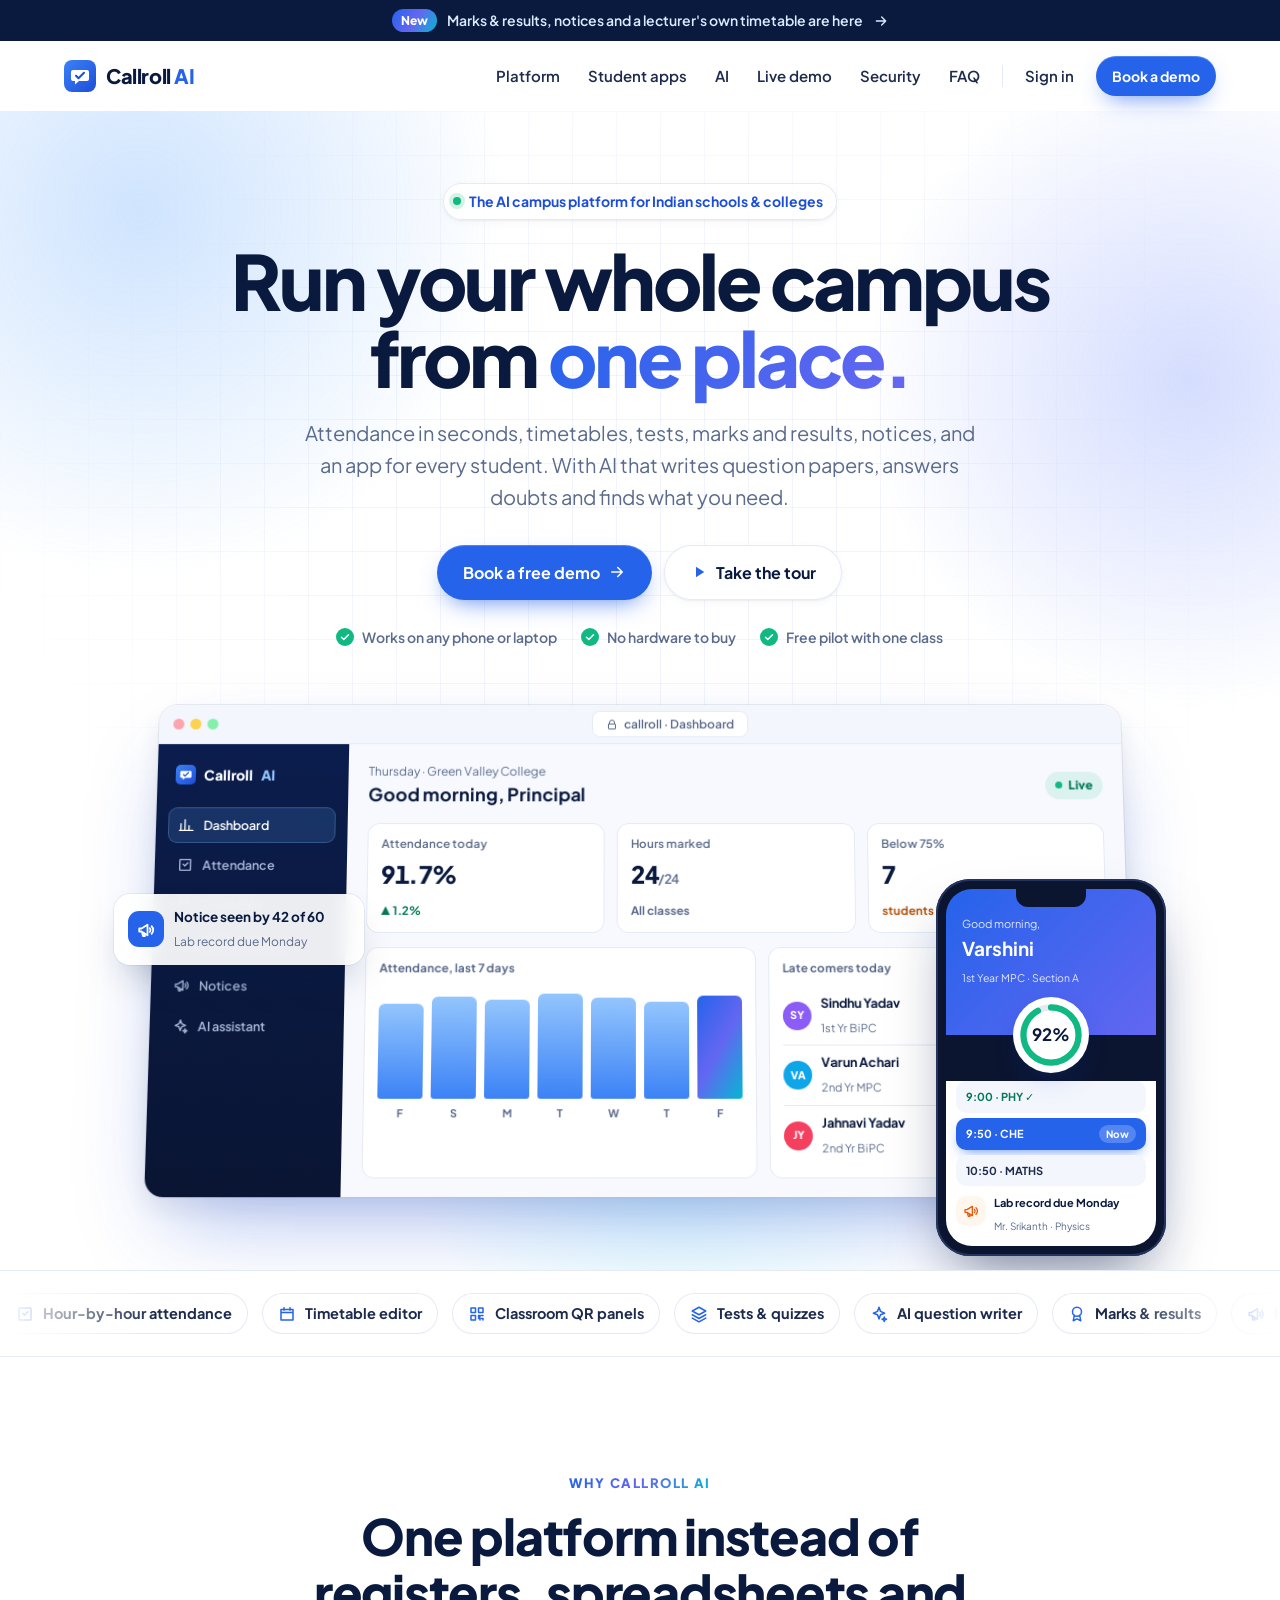
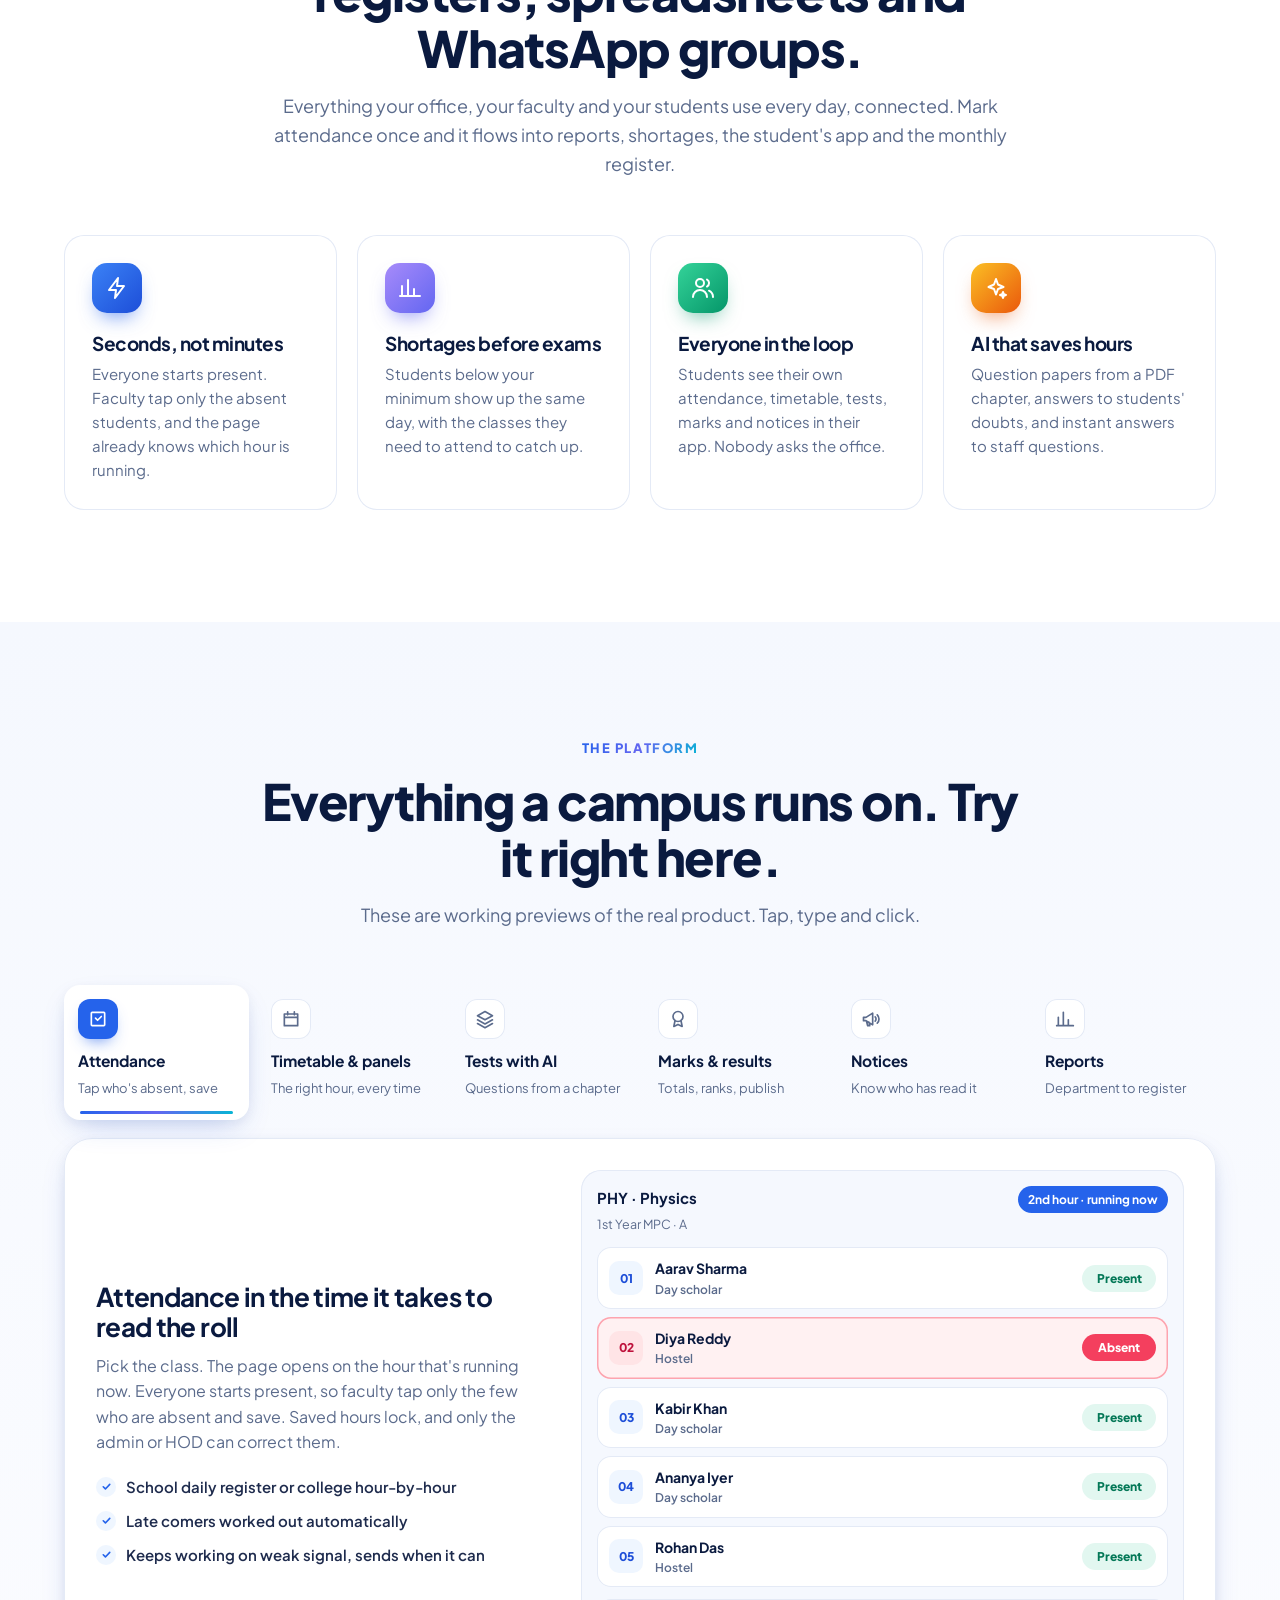
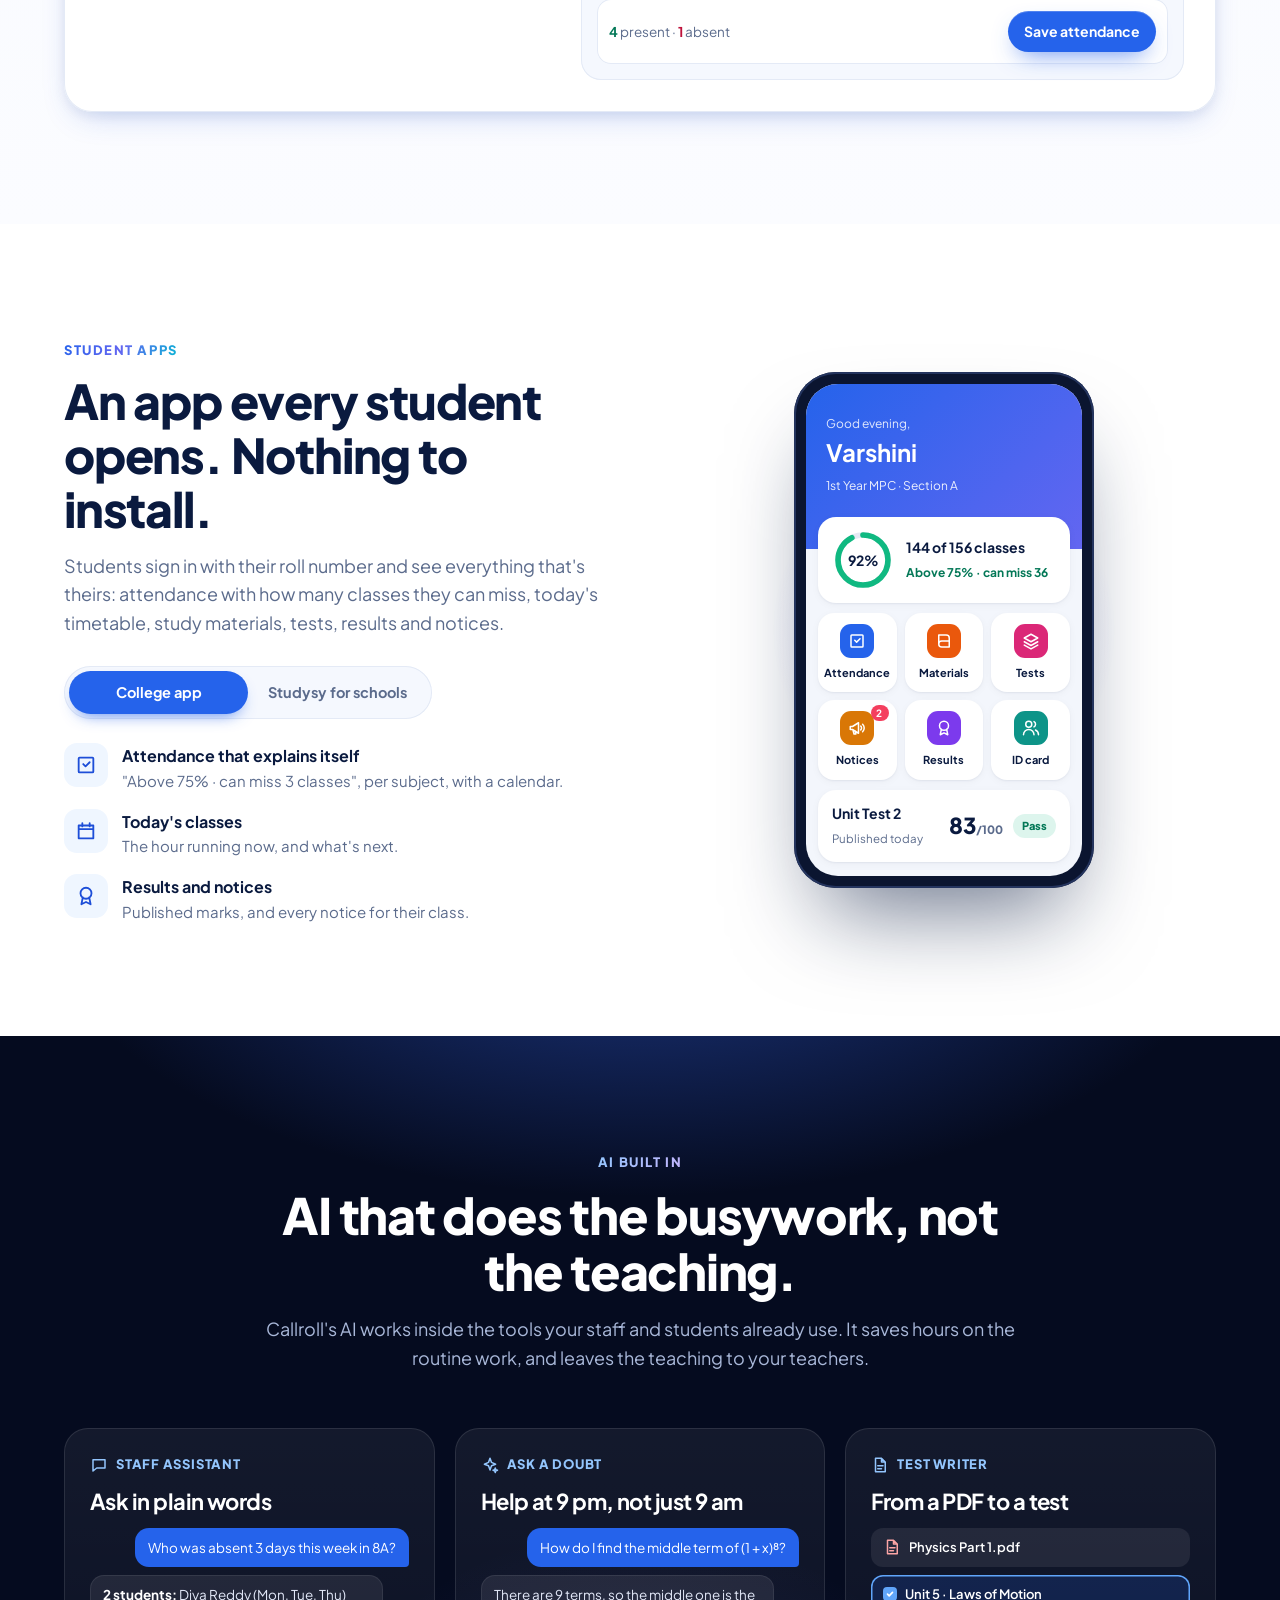
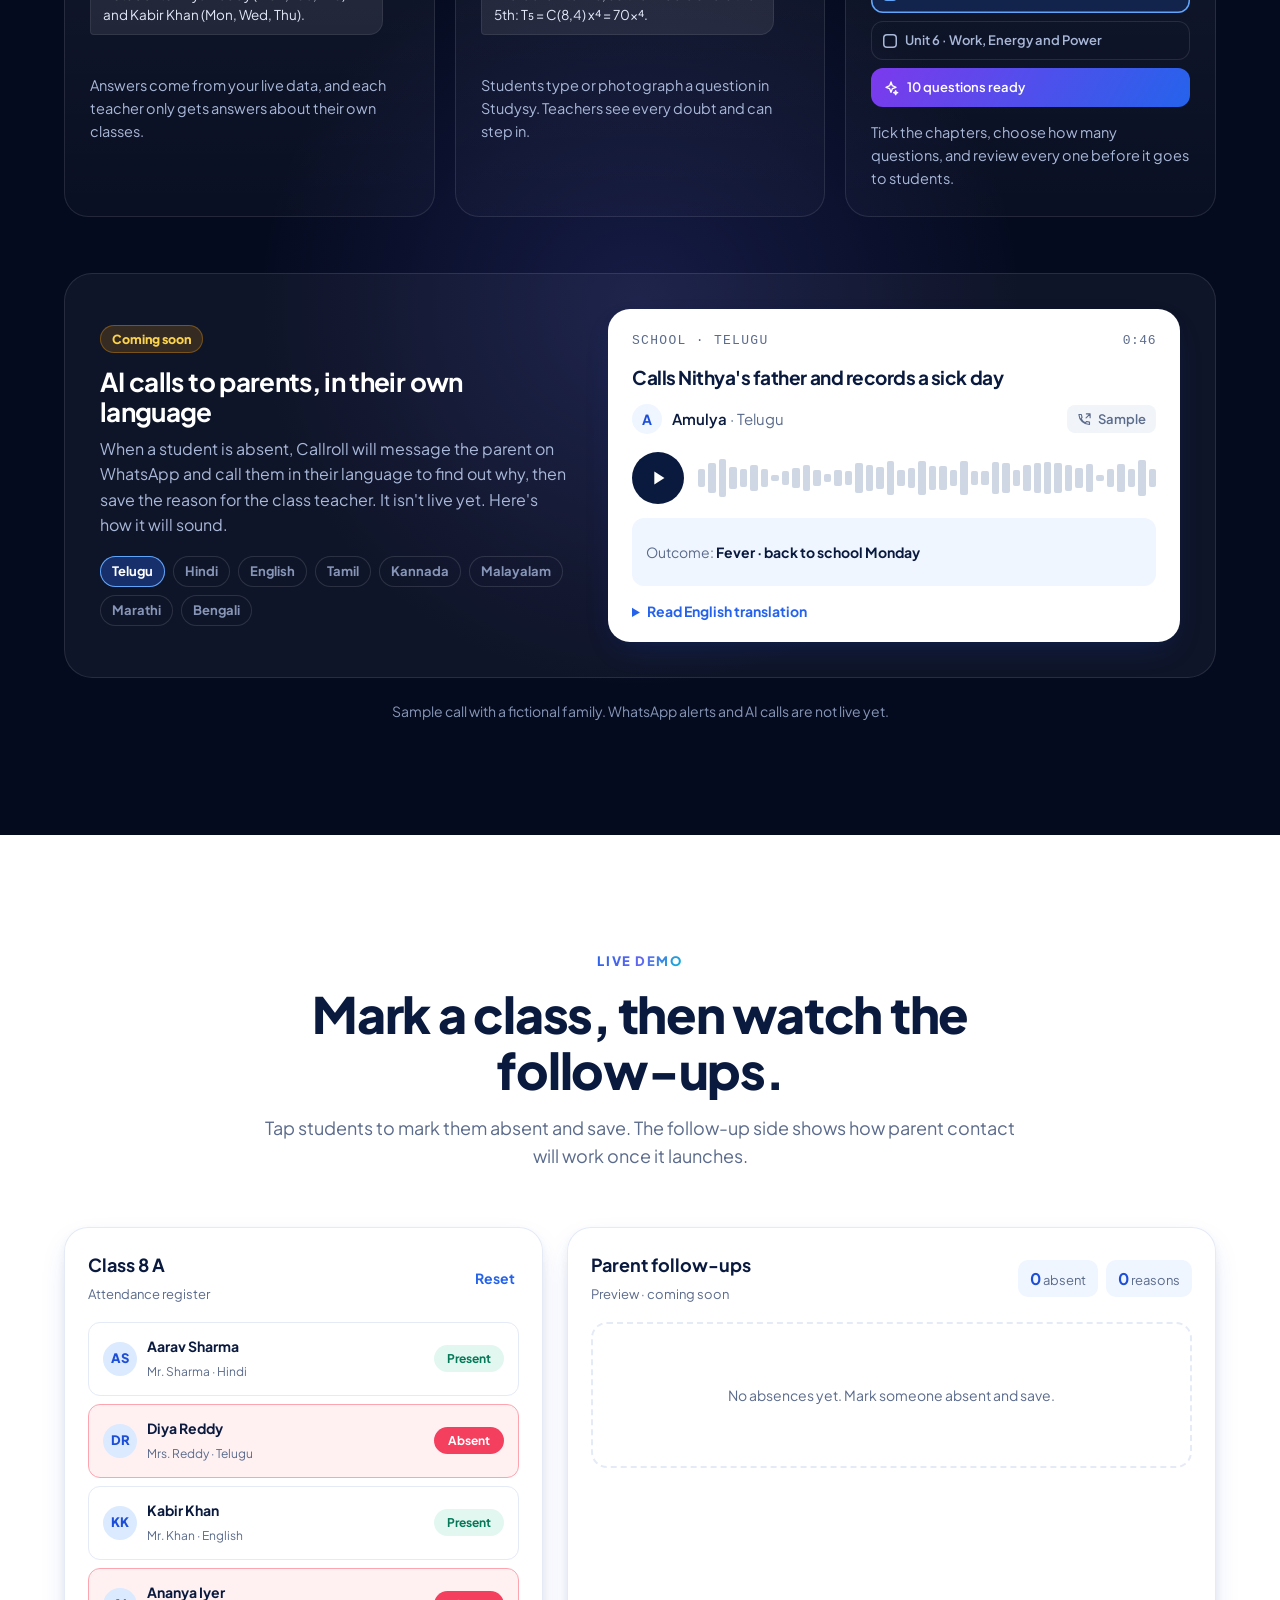
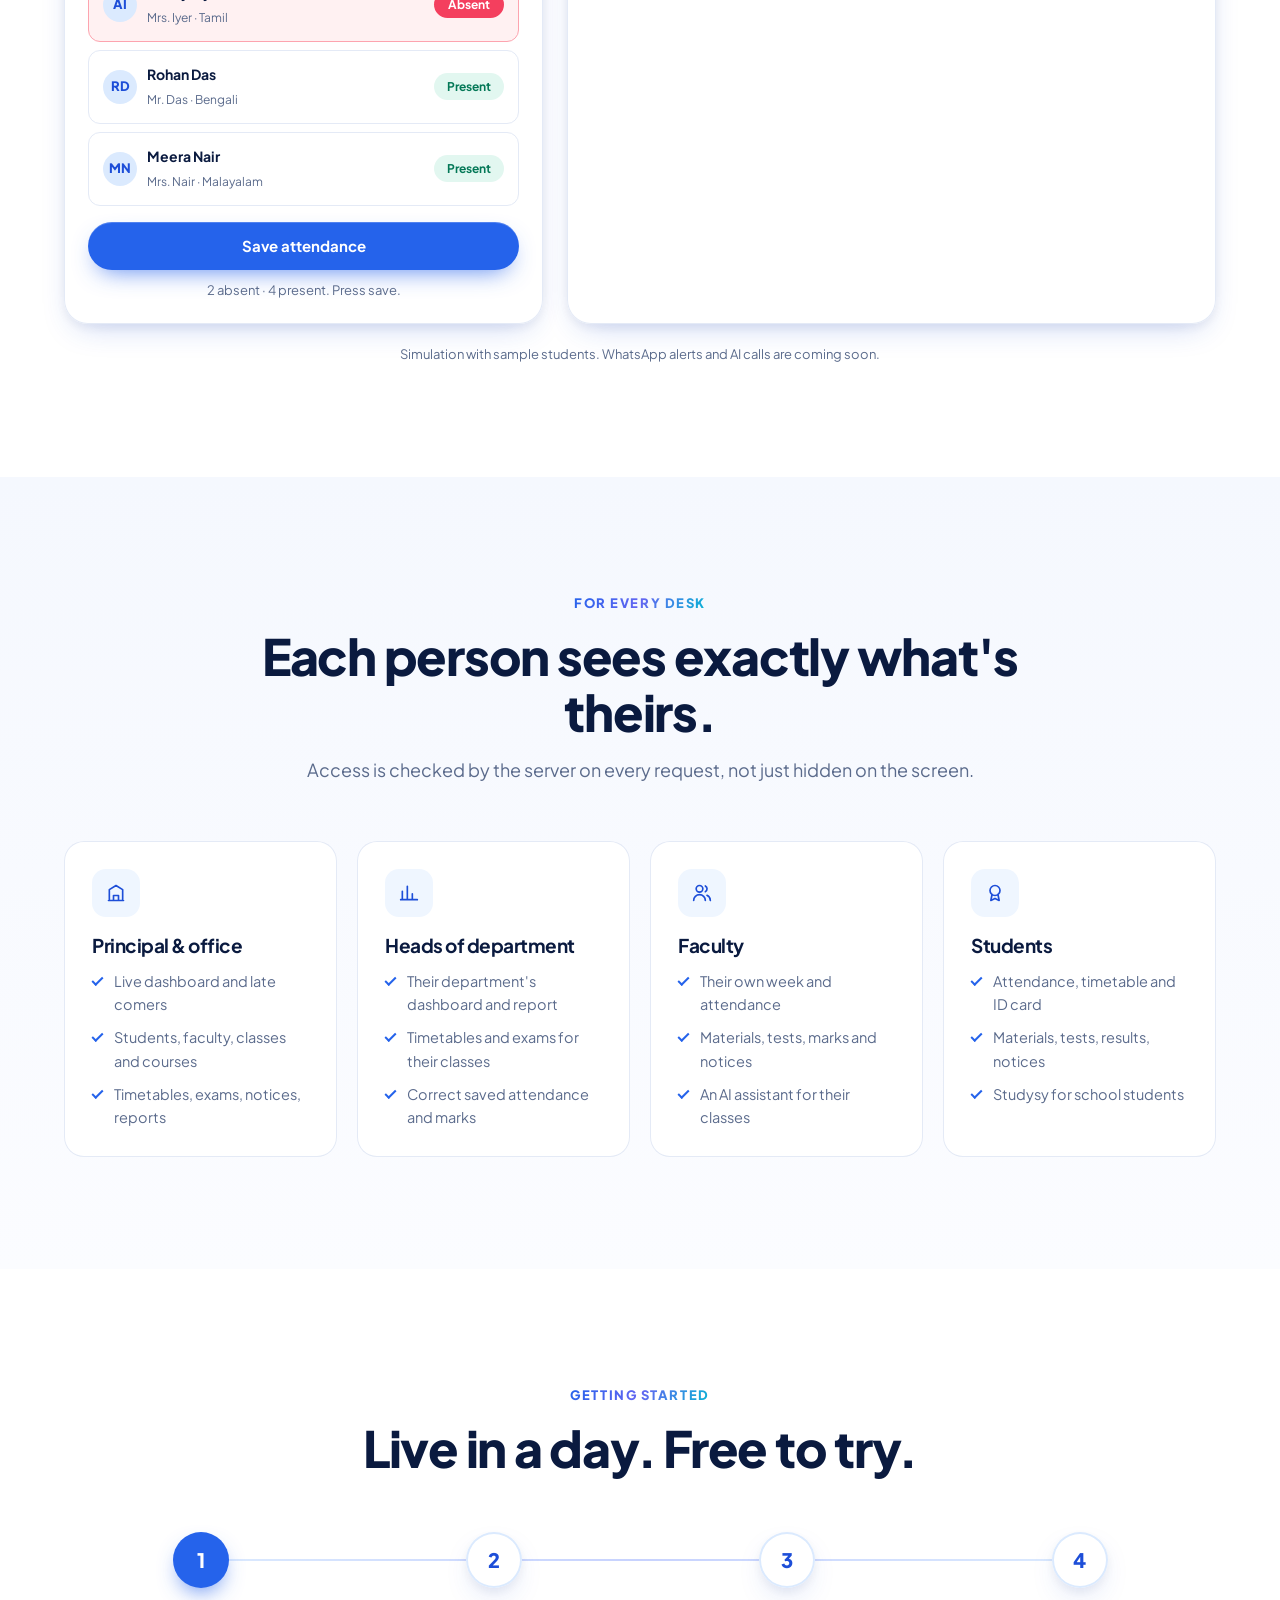
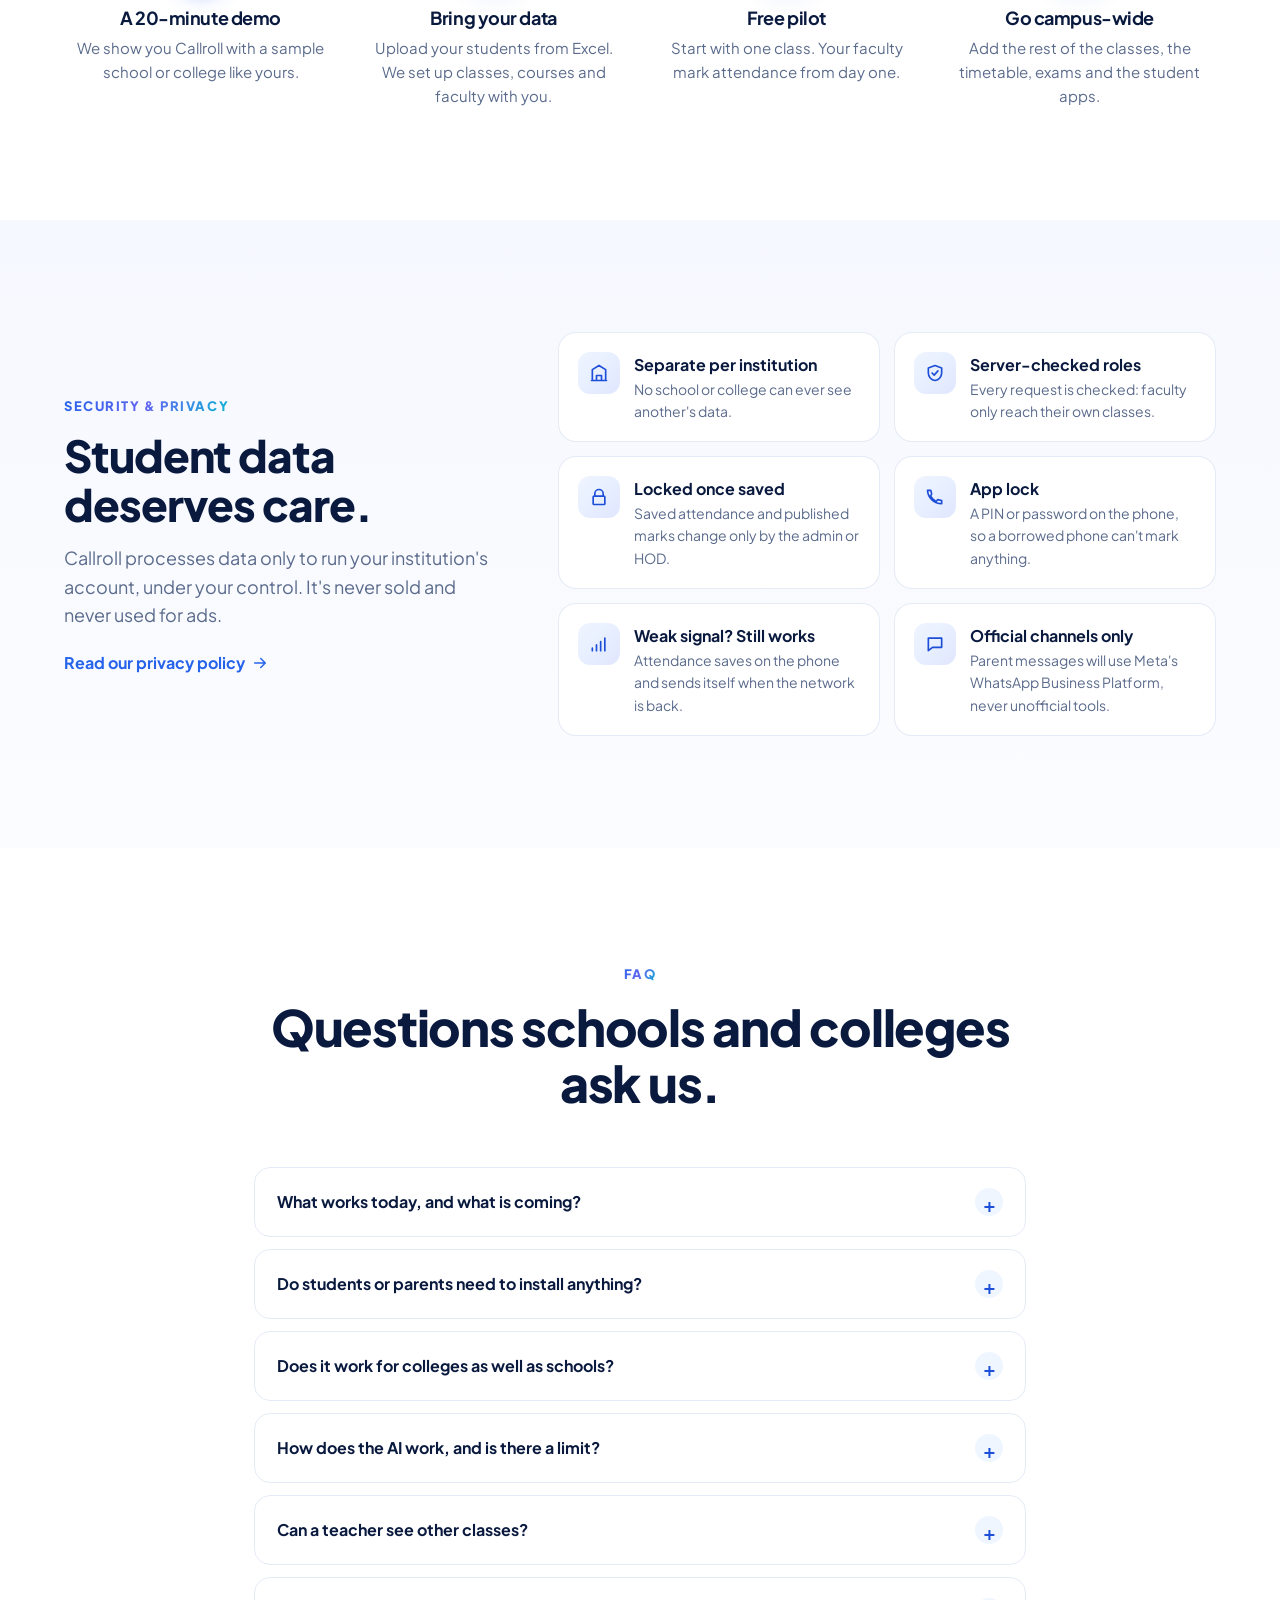
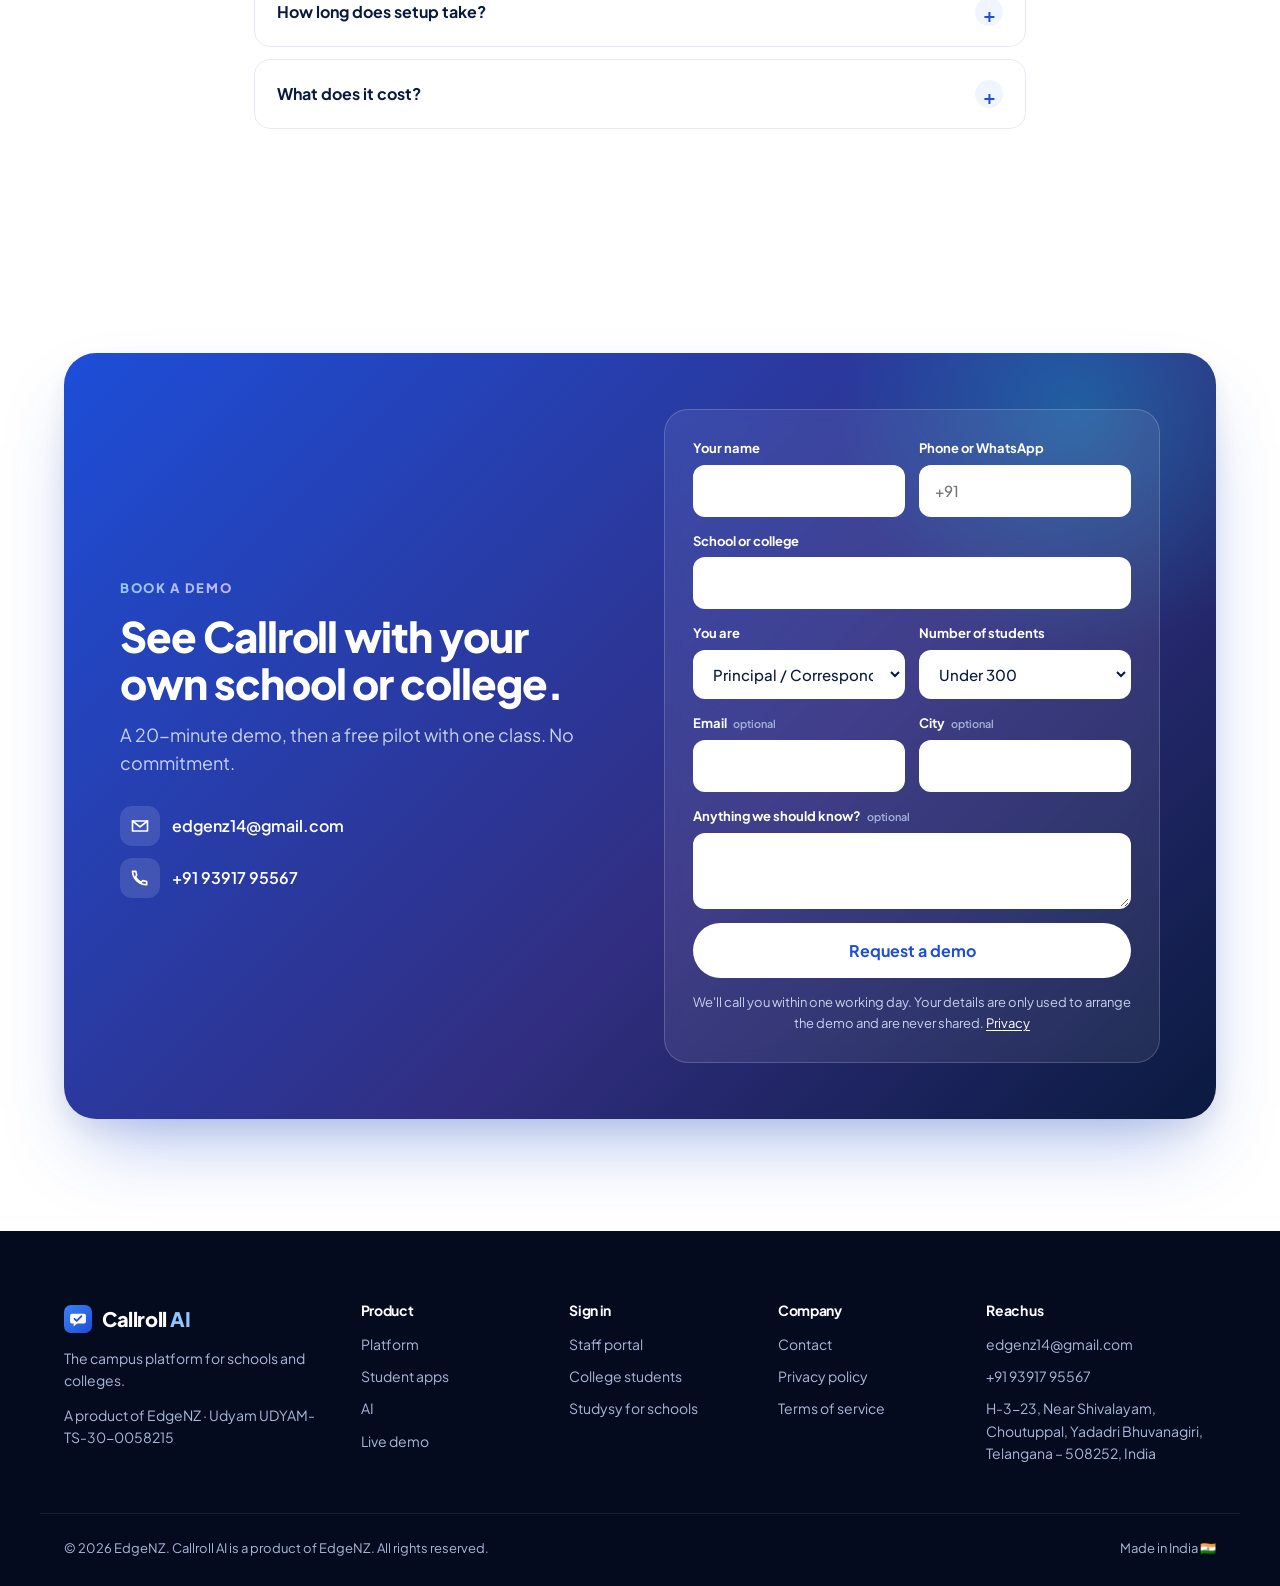
==== commit 0c9bb865: "Add the parents' app, save website demo requests, and delete Call demo Parents' app (/parent): paren" ====
--- a/index.html
+++ b/index.html
@@ -795,23 +795,46 @@
         </ul>
       </div>
 
-      <form class="cta-form" id="contact-form" novalidate>
+      <form class="cta-form" id="contact-form" novalidate data-api="https://callroll-api.onrender.com">
         <div class="field-row">
-          <label>Your name<input name="name" required autocomplete="name"></label>
-          <label>Phone<input name="phone" type="tel" required autocomplete="tel" placeholder="+91"></label>
-        </div>
-        <label>School or college<input name="institution" required autocomplete="organization"></label>
-        <label>Number of students
-          <select name="size">
-            <option>Under 300</option>
-            <option>300 – 1,000</option>
-            <option>1,000 – 3,000</option>
-            <option>Over 3,000</option>
-          </select>
-        </label>
+          <label>Your name<input name="name" required minlength="2" maxlength="80" autocomplete="name"></label>
+          <label>Phone or WhatsApp<input name="phone" type="tel" required maxlength="20" autocomplete="tel" inputmode="tel" placeholder="+91"></label>
+        </div>
+        <label>School or college<input name="institution" required minlength="2" maxlength="120" autocomplete="organization"></label>
+        <div class="field-row">
+          <label>You are
+            <select name="role">
+              <option>Principal / Correspondent</option>
+              <option>Office / Admin</option>
+              <option>Teacher / HOD</option>
+              <option>Other</option>
+            </select>
+          </label>
+          <label>Number of students
+            <select name="size">
+              <option>Under 300</option>
+              <option>300 – 1,000</option>
+              <option>1,000 – 3,000</option>
+              <option>Over 3,000</option>
+            </select>
+          </label>
+        </div>
+        <div class="field-row">
+          <label><span>Email <small>optional</small></span><input name="email" type="email" maxlength="254" autocomplete="email"></label>
+          <label><span>City <small>optional</small></span><input name="city" maxlength="60" autocomplete="address-level2"></label>
+        </div>
+        <label><span>Anything we should know? <small>optional</small></span><textarea name="message" rows="2" maxlength="1000"></textarea></label>
+        <!-- Left empty by people; bots fill it in. -->
+        <label class="hp" aria-hidden="true">Company website<input name="company_website" tabindex="-1" autocomplete="off"></label>
         <button class="btn btn-white btn-block btn-lg" type="submit">Request a demo</button>
-        <p class="form-note" id="form-note">Opens your email app with the details filled in.</p>
+        <p class="form-note" id="form-note" role="status">We'll call you within one working day. Your details are only used to arrange the demo and are never shared. <a href="privacy.html">Privacy</a></p>
       </form>
+      <div class="cta-form cta-done" id="form-done" hidden>
+        <span class="done-tick" aria-hidden="true">✓</span>
+        <h3>Thanks, <span data-done-name></span>!</h3>
+        <p>We'll call you on <strong data-done-phone></strong> within one working day to fix a time for the demo.</p>
+        <button type="button" class="btn btn-ghost-light" id="form-again">Send another request</button>
+      </div>
     </div>
   </div>
 </section>
--- a/styles.css
+++ b/styles.css
@@ -667,6 +667,20 @@
 .cta-form input:focus, .cta-form select:focus { outline: none; border-color: var(--blue-300); }
 .cta-form input.invalid { border-color: #fca5a5; }
 .form-note { font-size: 13px; text-align: center; color: #c7d2ee; }
+.form-note a { color: var(--white); text-decoration: underline; text-underline-offset: 2px; }
+.form-note.is-error { color: #fecaca; }
+.cta-form textarea { font: inherit; font-size: 15px; font-weight: 500; color: var(--navy); width: 100%; padding: 12px 14px; border-radius: 12px; border: 2px solid transparent; background: var(--white); resize: vertical; min-height: 64px; }
+.cta-form textarea:focus { outline: none; border-color: var(--blue-300); }
+.cta-form label small { margin-left: 4px; font-weight: 600; color: #a5b4d8; }
+.cta-form button[disabled] { opacity: .7; cursor: progress; }
+.cta-form .hp { position: absolute; left: -10000px; width: 1px; height: 1px; overflow: hidden; }
+.cta-form[hidden] { display: none; }
+.cta-done { text-align: center; justify-items: center; align-content: center; min-height: 320px; color: var(--white); }
+.cta-done h3 { margin: 6px 0 0; font-size: 24px; color: var(--white); }
+.cta-done p { margin: 0; max-width: 34ch; color: #dbe4ff; line-height: 1.55; }
+.done-tick { display: grid; place-items: center; width: 64px; height: 64px; border-radius: 50%; background: rgba(34, 197, 94, .2); color: #86efac; font-size: 32px; font-weight: 800; box-shadow: 0 0 0 8px rgba(34, 197, 94, .08); }
+.btn-ghost-light { background: transparent; color: var(--white); box-shadow: inset 0 0 0 1.5px rgba(255, 255, 255, .45); }
+.btn-ghost-light:hover { background: rgba(255, 255, 255, .1); }
 
 /* ---------- Footer ---------- */
 
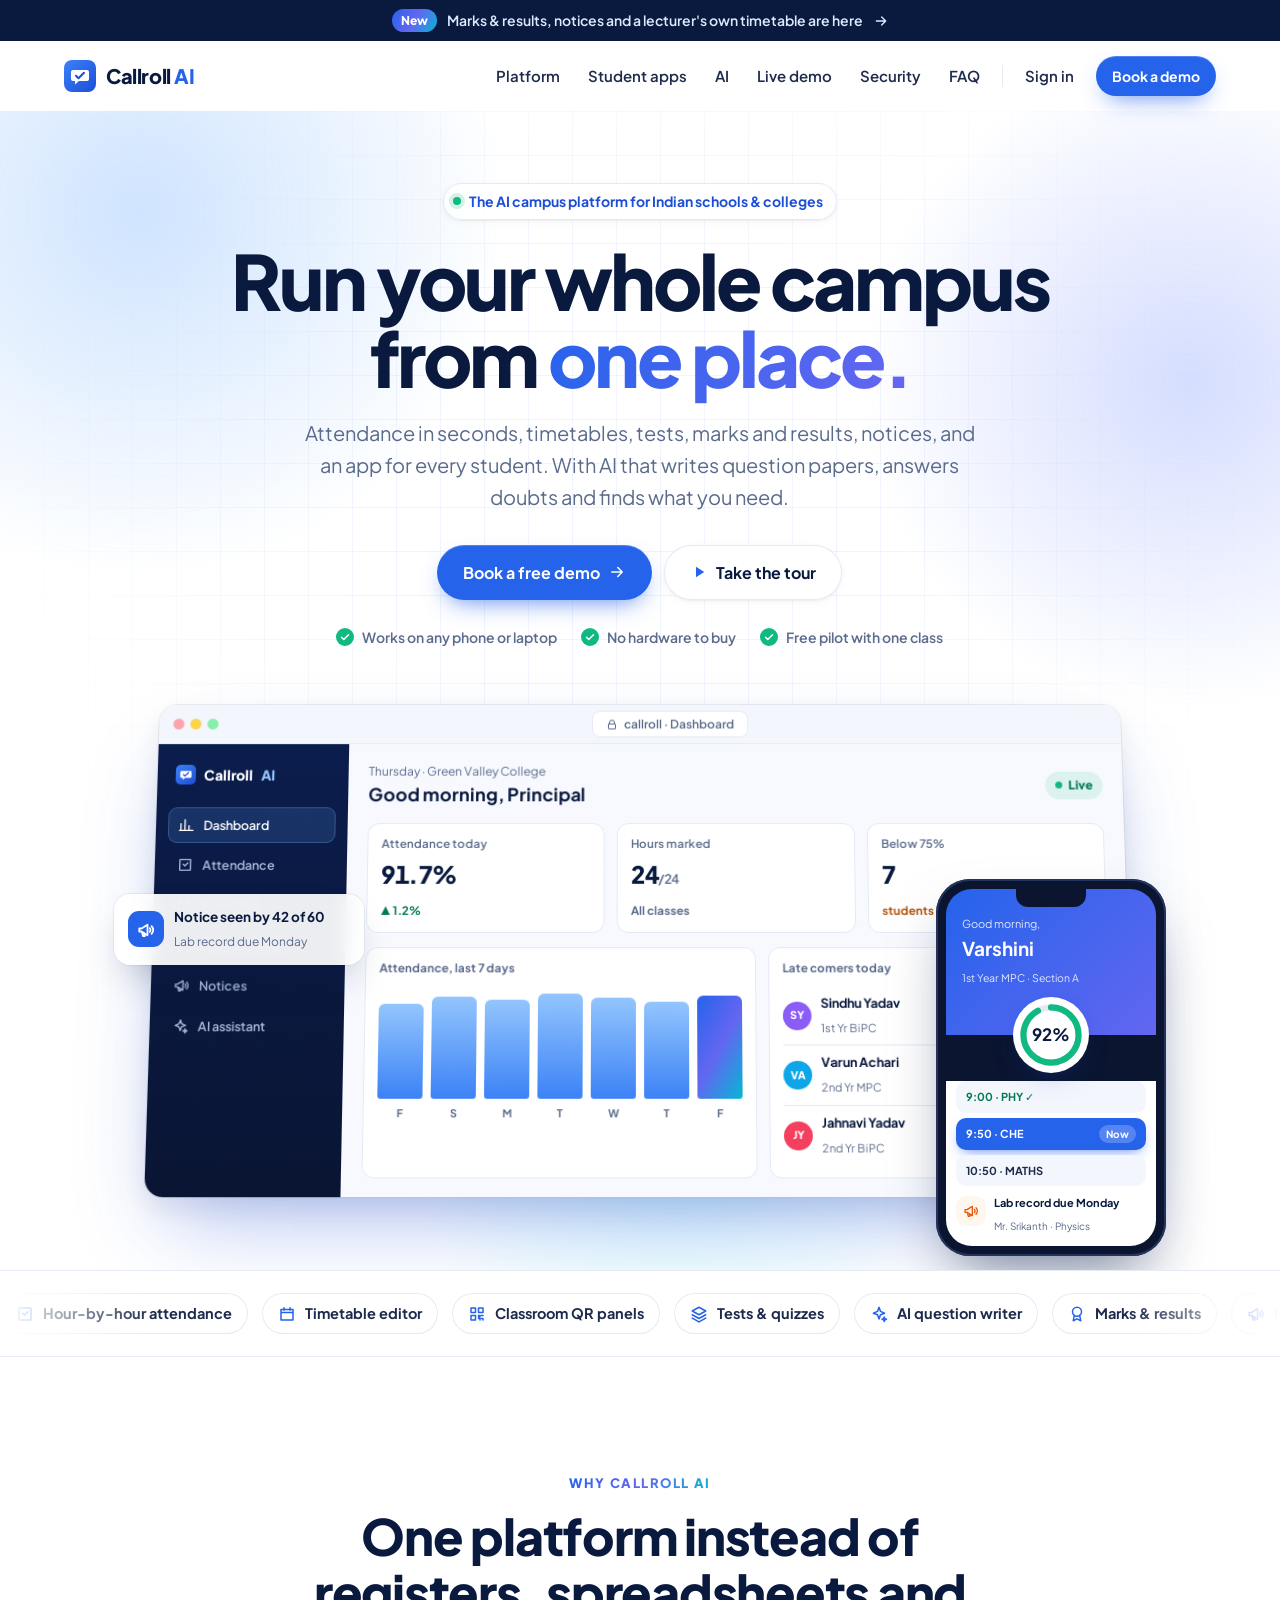
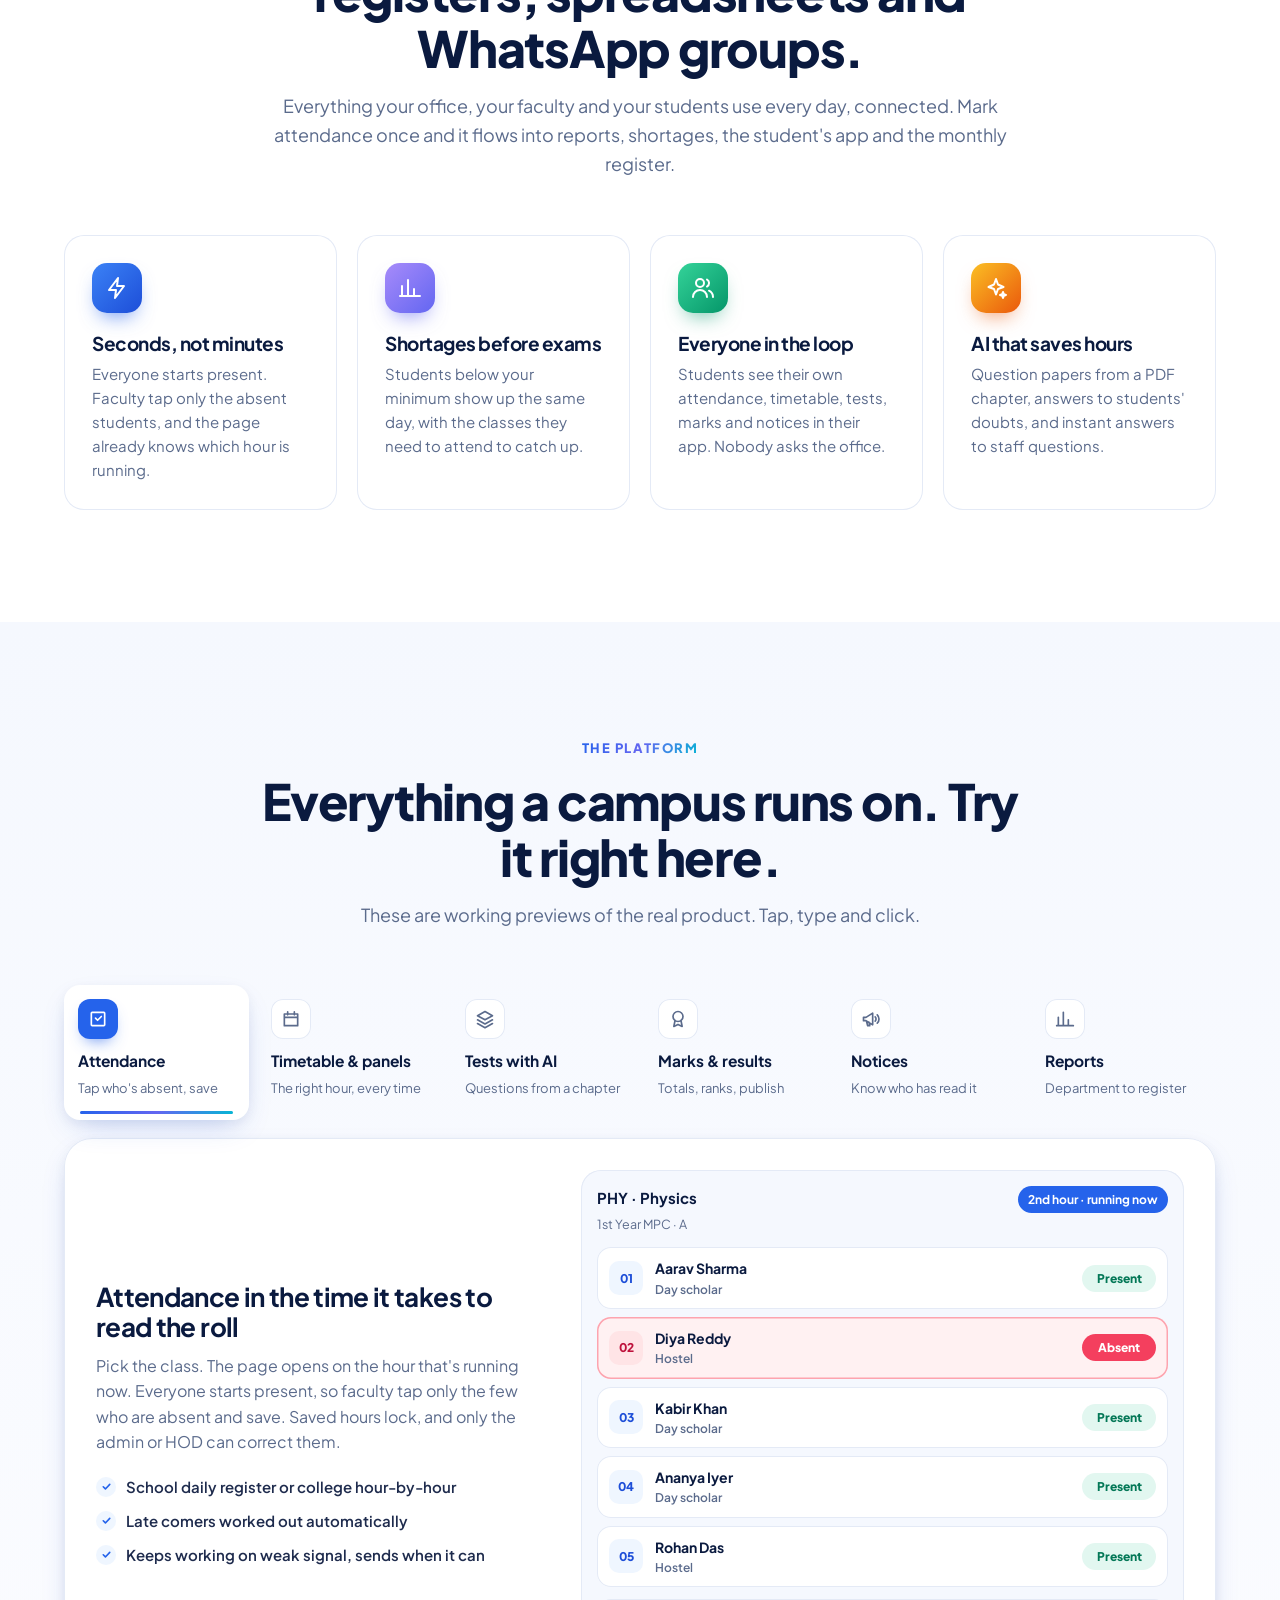
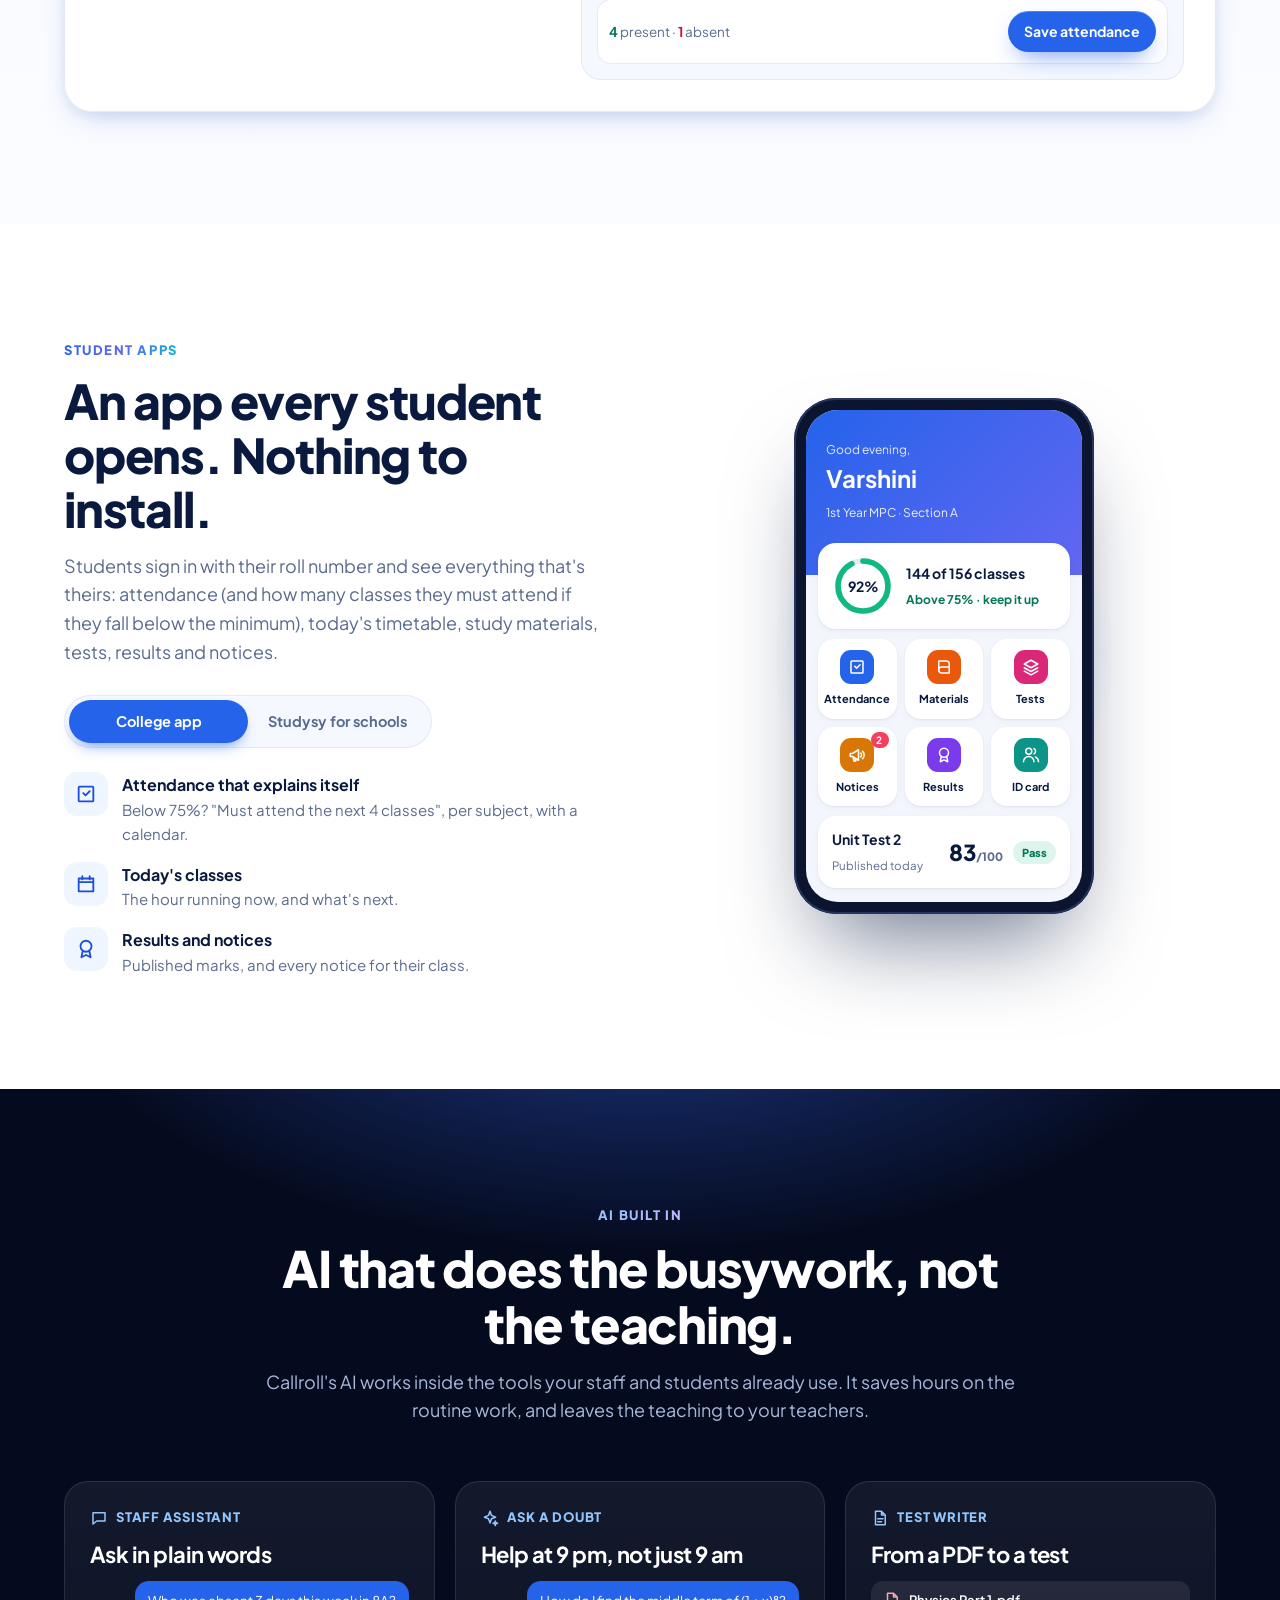
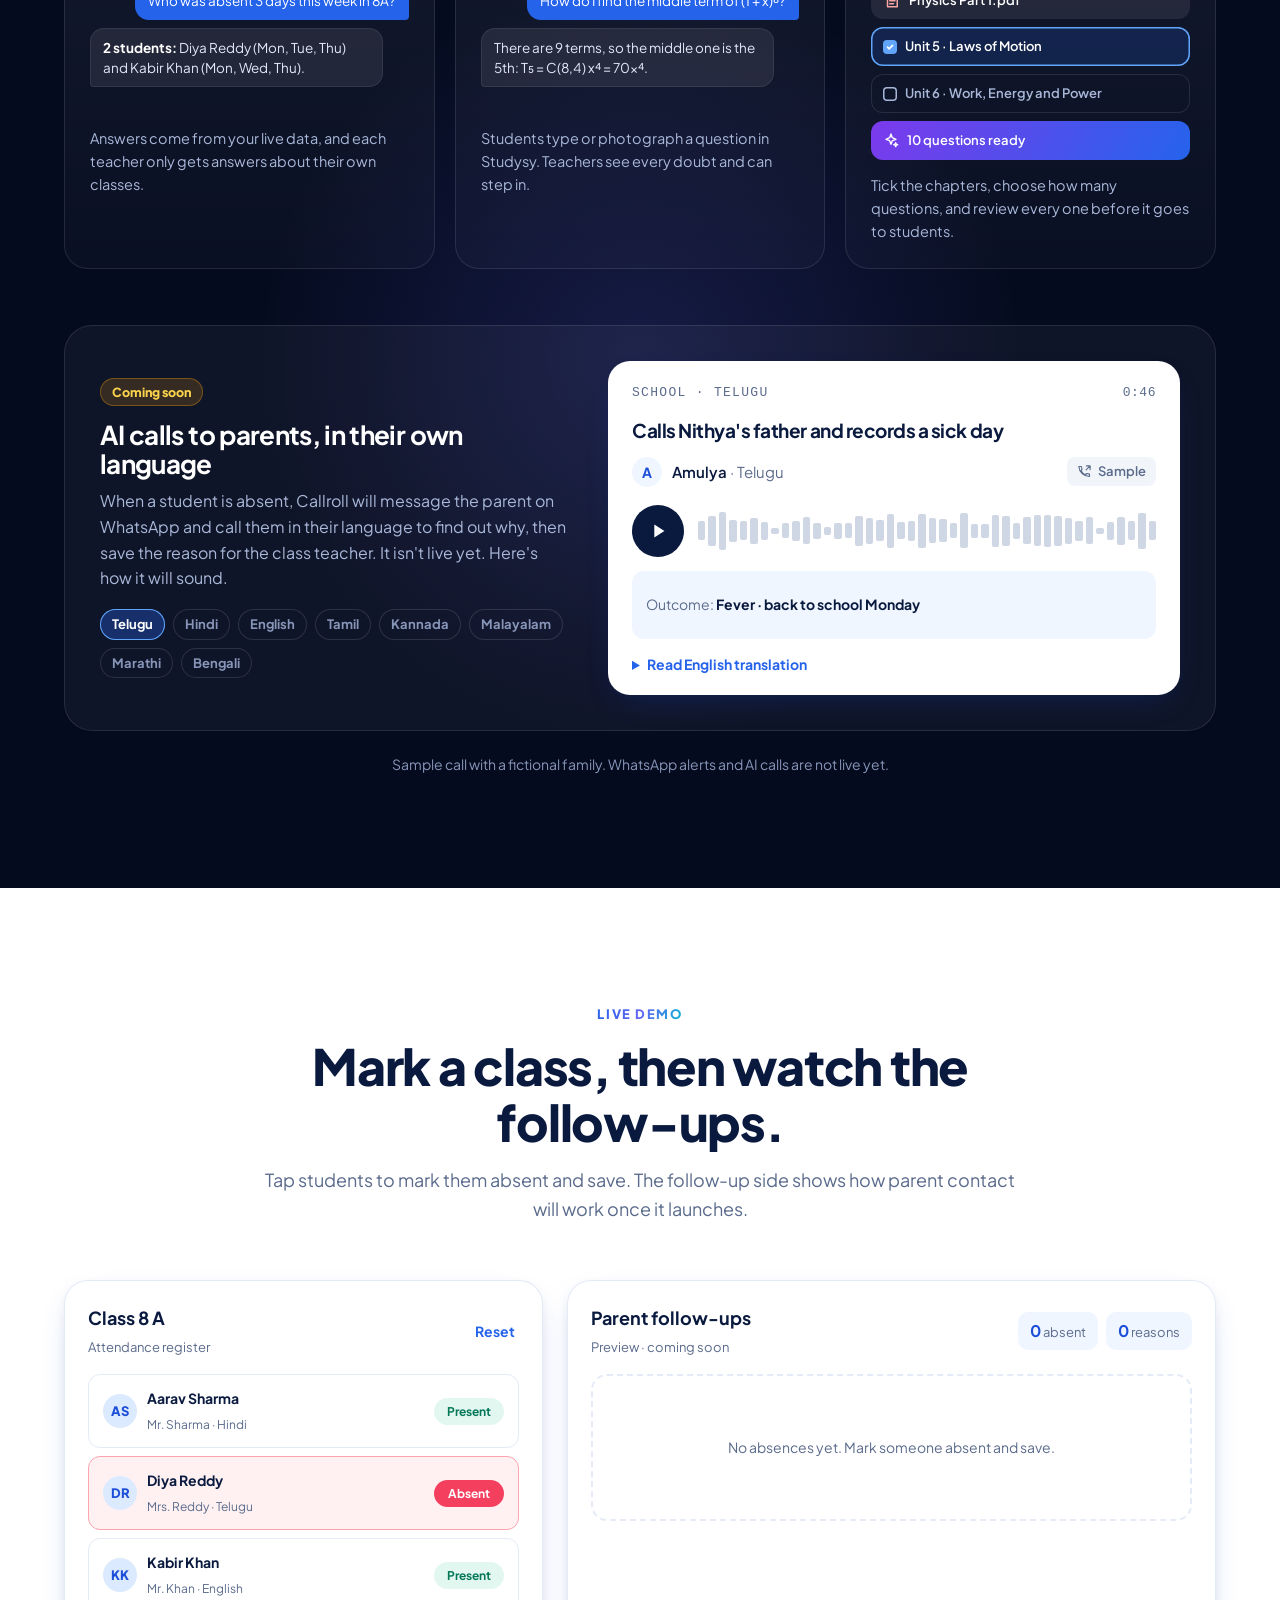
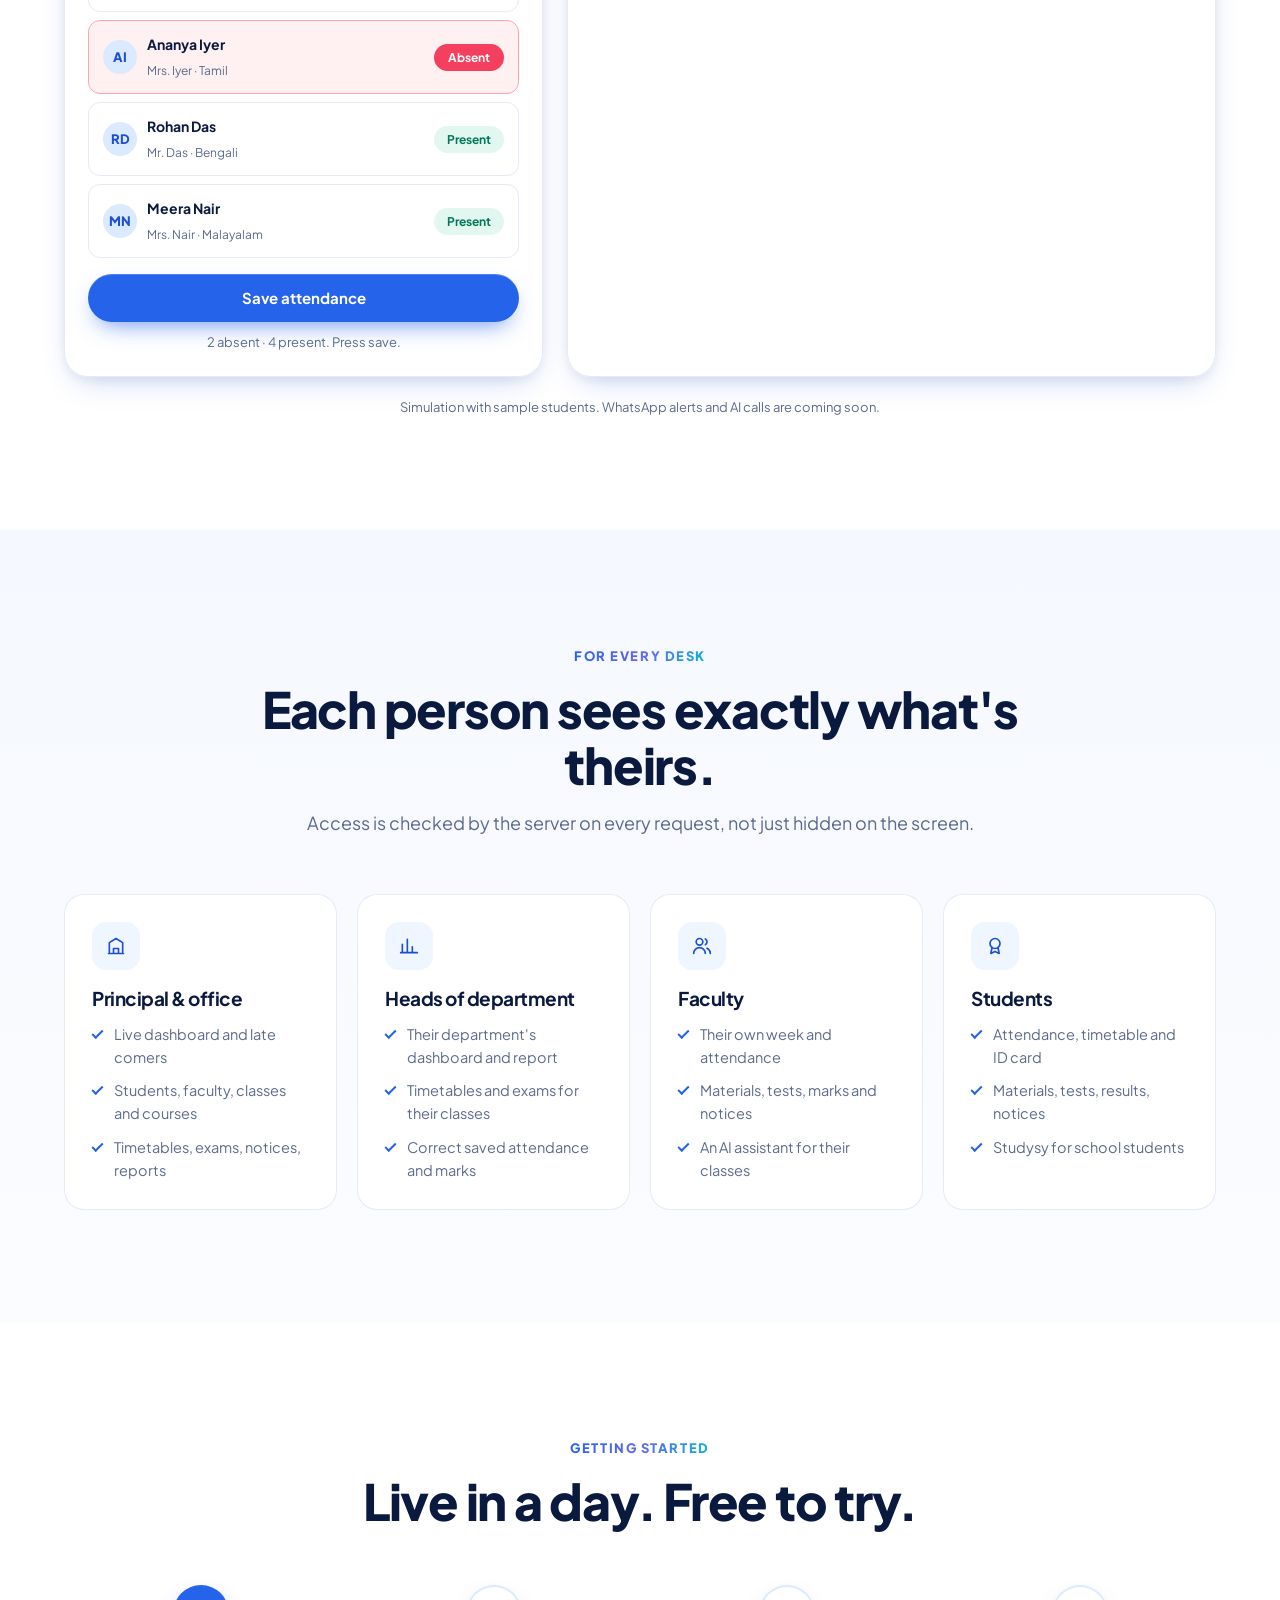
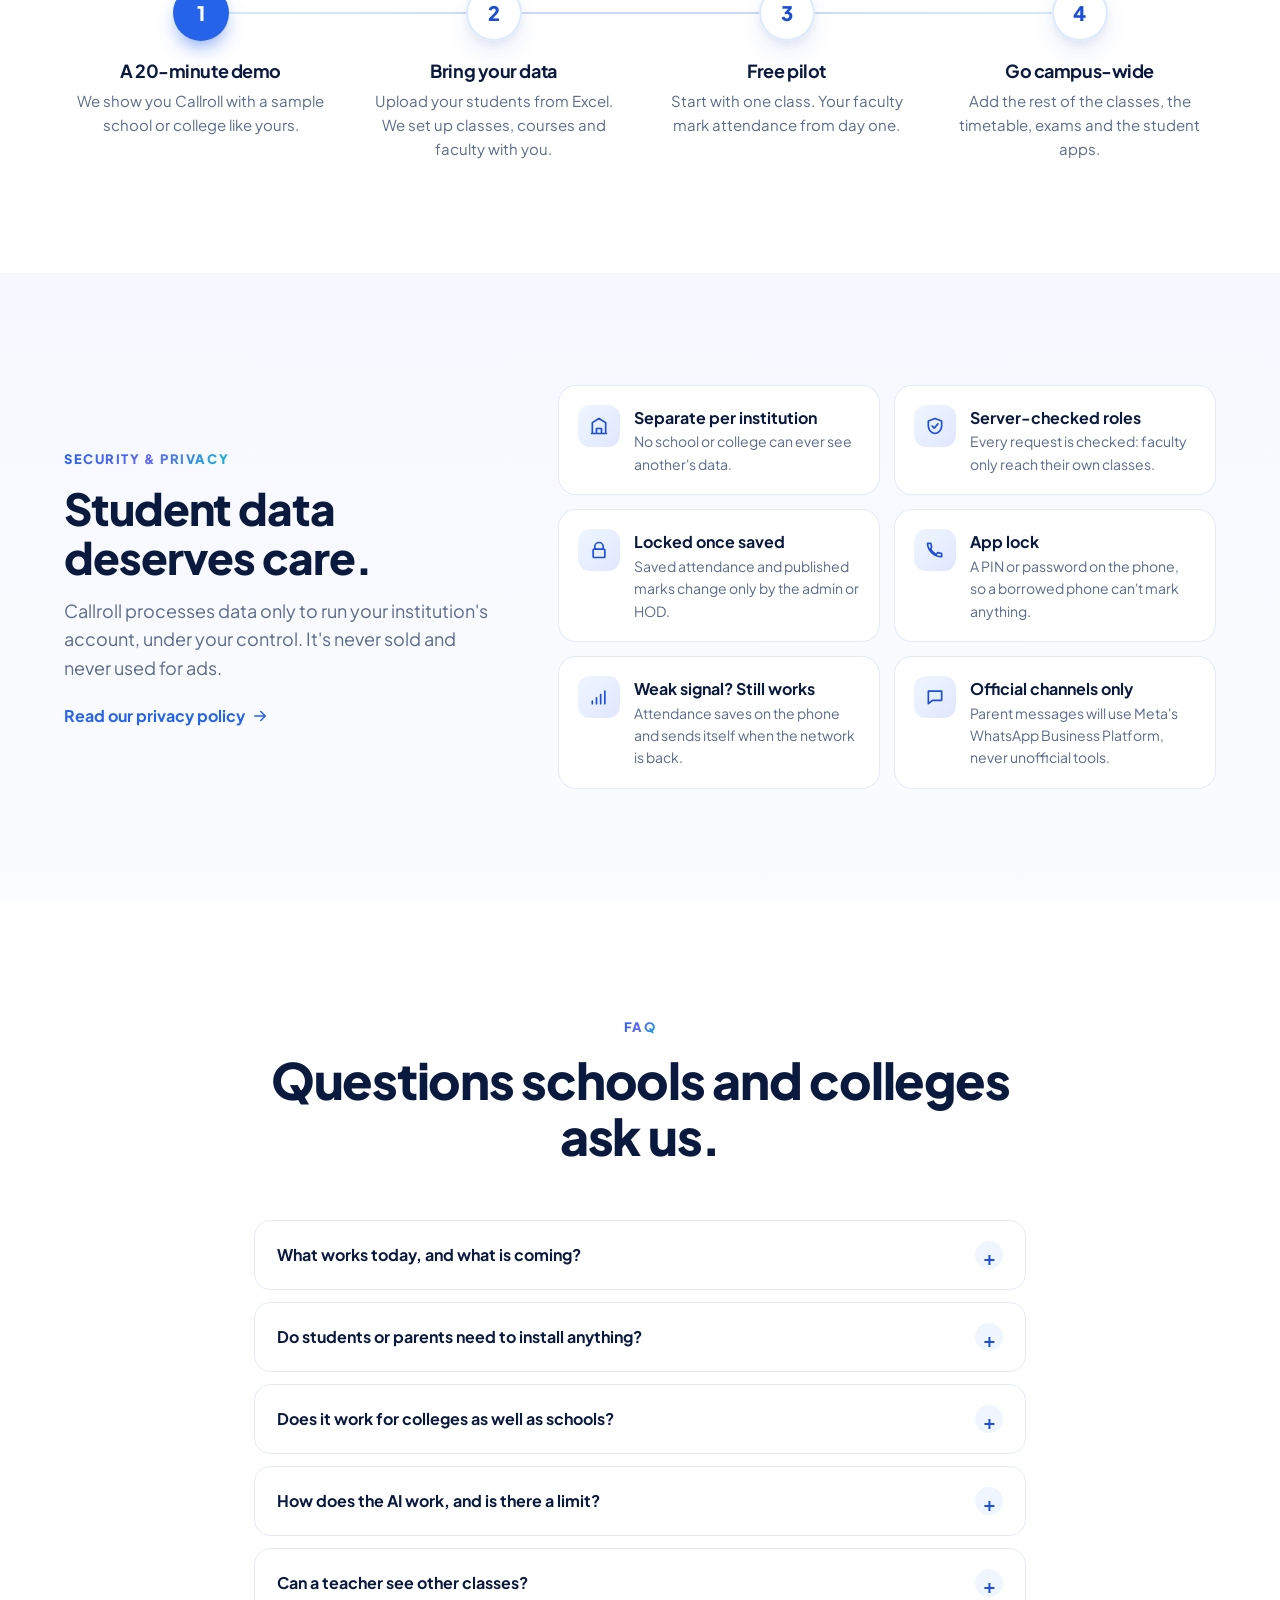
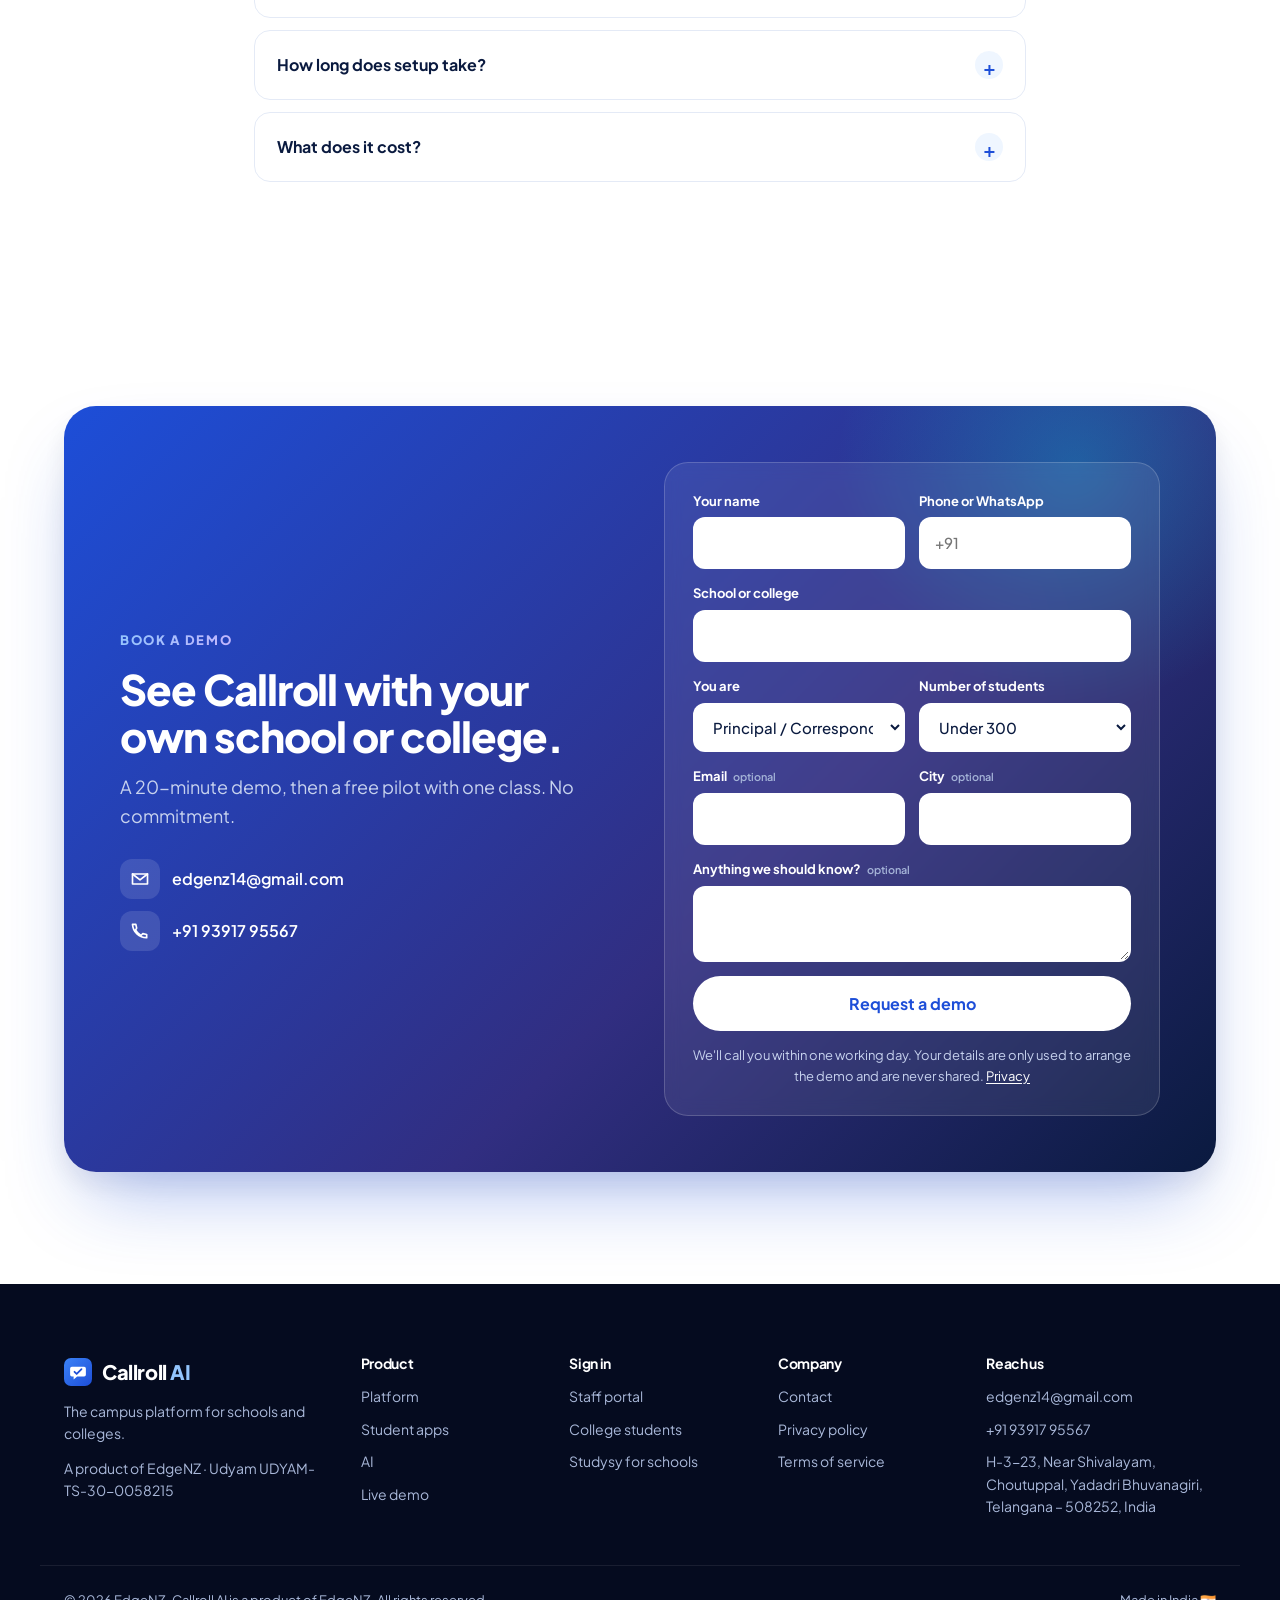
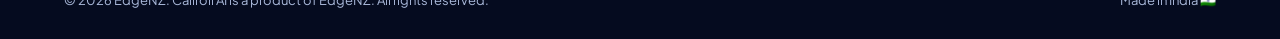
==== commit 2839c9c4: "Never tell students how many classes they can miss Below the minimum, the apps say how many classes " ====
--- a/index.html
+++ b/index.html
@@ -488,7 +488,7 @@
     <div class="students-copy reveal">
       <span class="kicker">Student apps</span>
       <h2>An app every student opens. Nothing to install.</h2>
-      <p>Students sign in with their roll number and see everything that's theirs: attendance with how many classes they can miss, today's timetable, study materials, tests, results and notices.</p>
+      <p>Students sign in with their roll number and see everything that's theirs: attendance (and how many classes they must attend if they fall below the minimum), today's timetable, study materials, tests, results and notices.</p>
 
       <div class="switch" role="tablist" aria-label="Student app">
         <button role="tab" aria-selected="true" class="is-on" data-app="college">College app</button>
@@ -497,7 +497,7 @@
       </div>
 
       <ul class="app-points" data-app-panel="college">
-        <li><svg><use href="#i-attendance"/></svg><span><b>Attendance that explains itself</b>"Above 75% · can miss 3 classes", per subject, with a calendar.</span></li>
+        <li><svg><use href="#i-attendance"/></svg><span><b>Attendance that explains itself</b>Below 75%? "Must attend the next 4 classes", per subject, with a calendar.</span></li>
         <li><svg><use href="#i-calendar"/></svg><span><b>Today's classes</b>The hour running now, and what's next.</span></li>
         <li><svg><use href="#i-award"/></svg><span><b>Results and notices</b>Published marks, and every notice for their class.</span></li>
       </ul>
@@ -516,7 +516,7 @@
           </div>
           <div class="d-card ring-card">
             <div class="mini-ring"><svg viewBox="0 0 36 36"><circle cx="18" cy="18" r="15.5" class="track"/><circle cx="18" cy="18" r="15.5" class="fill"/></svg><b>92%</b></div>
-            <span><b>144 of 156 classes</b><small class="ok">Above 75% · can miss 36</small></span>
+            <span><b>144 of 156 classes</b><small class="ok">Above 75% · keep it up</small></span>
           </div>
           <div class="d-tiles">
             <span class="t-blue"><svg><use href="#i-attendance"/></svg>Attendance</span>
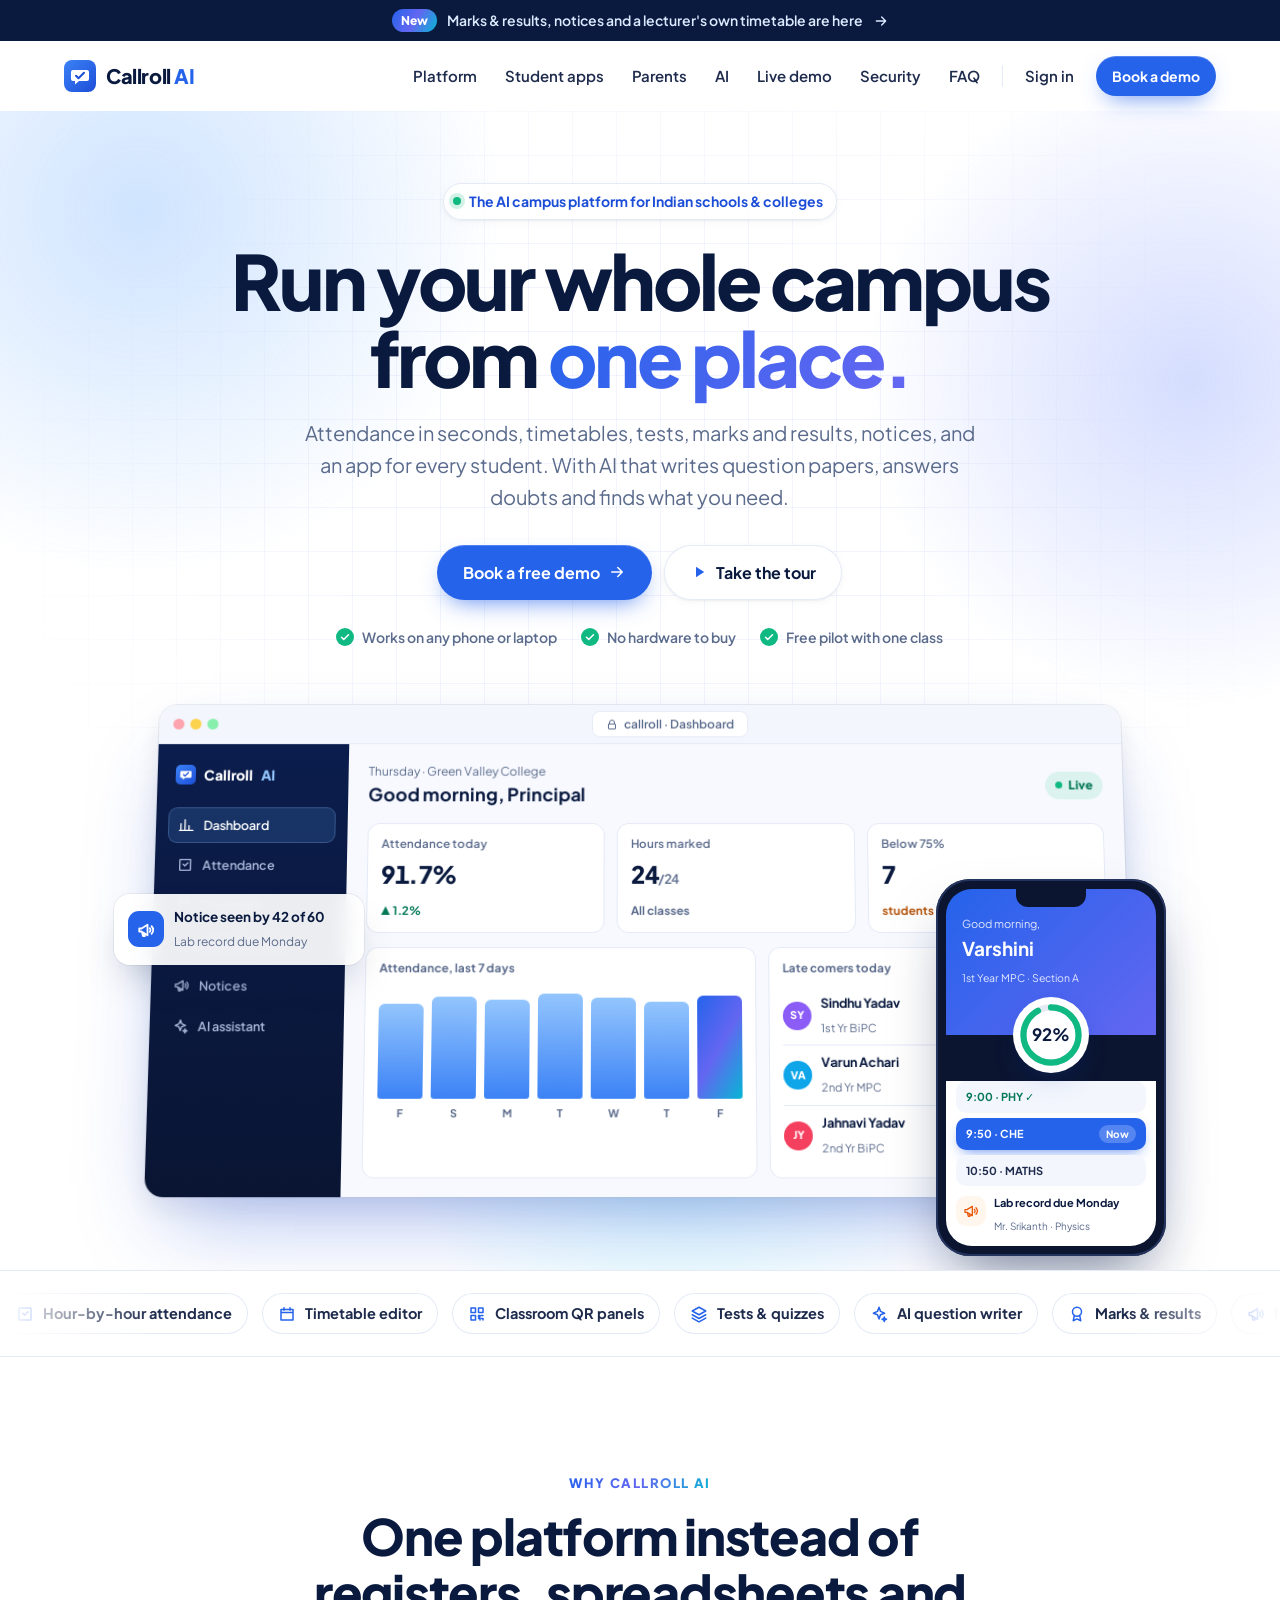
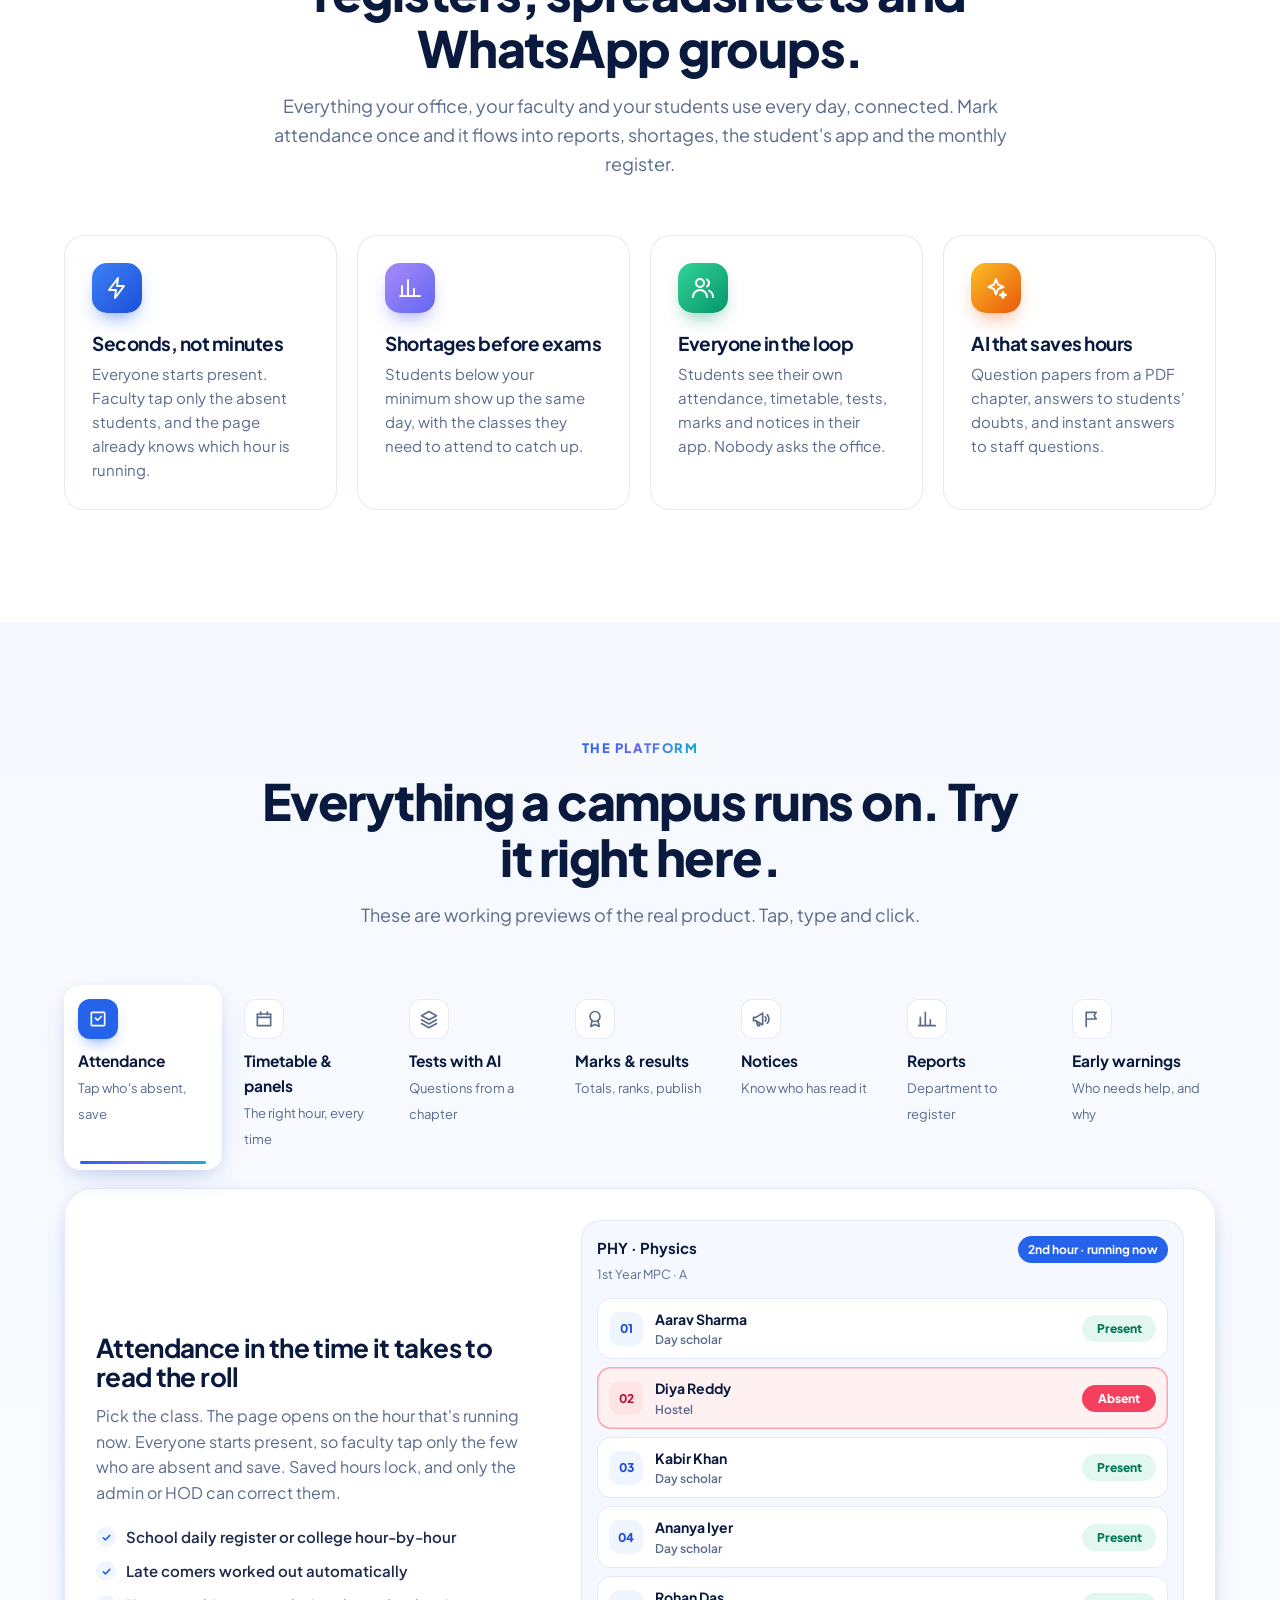
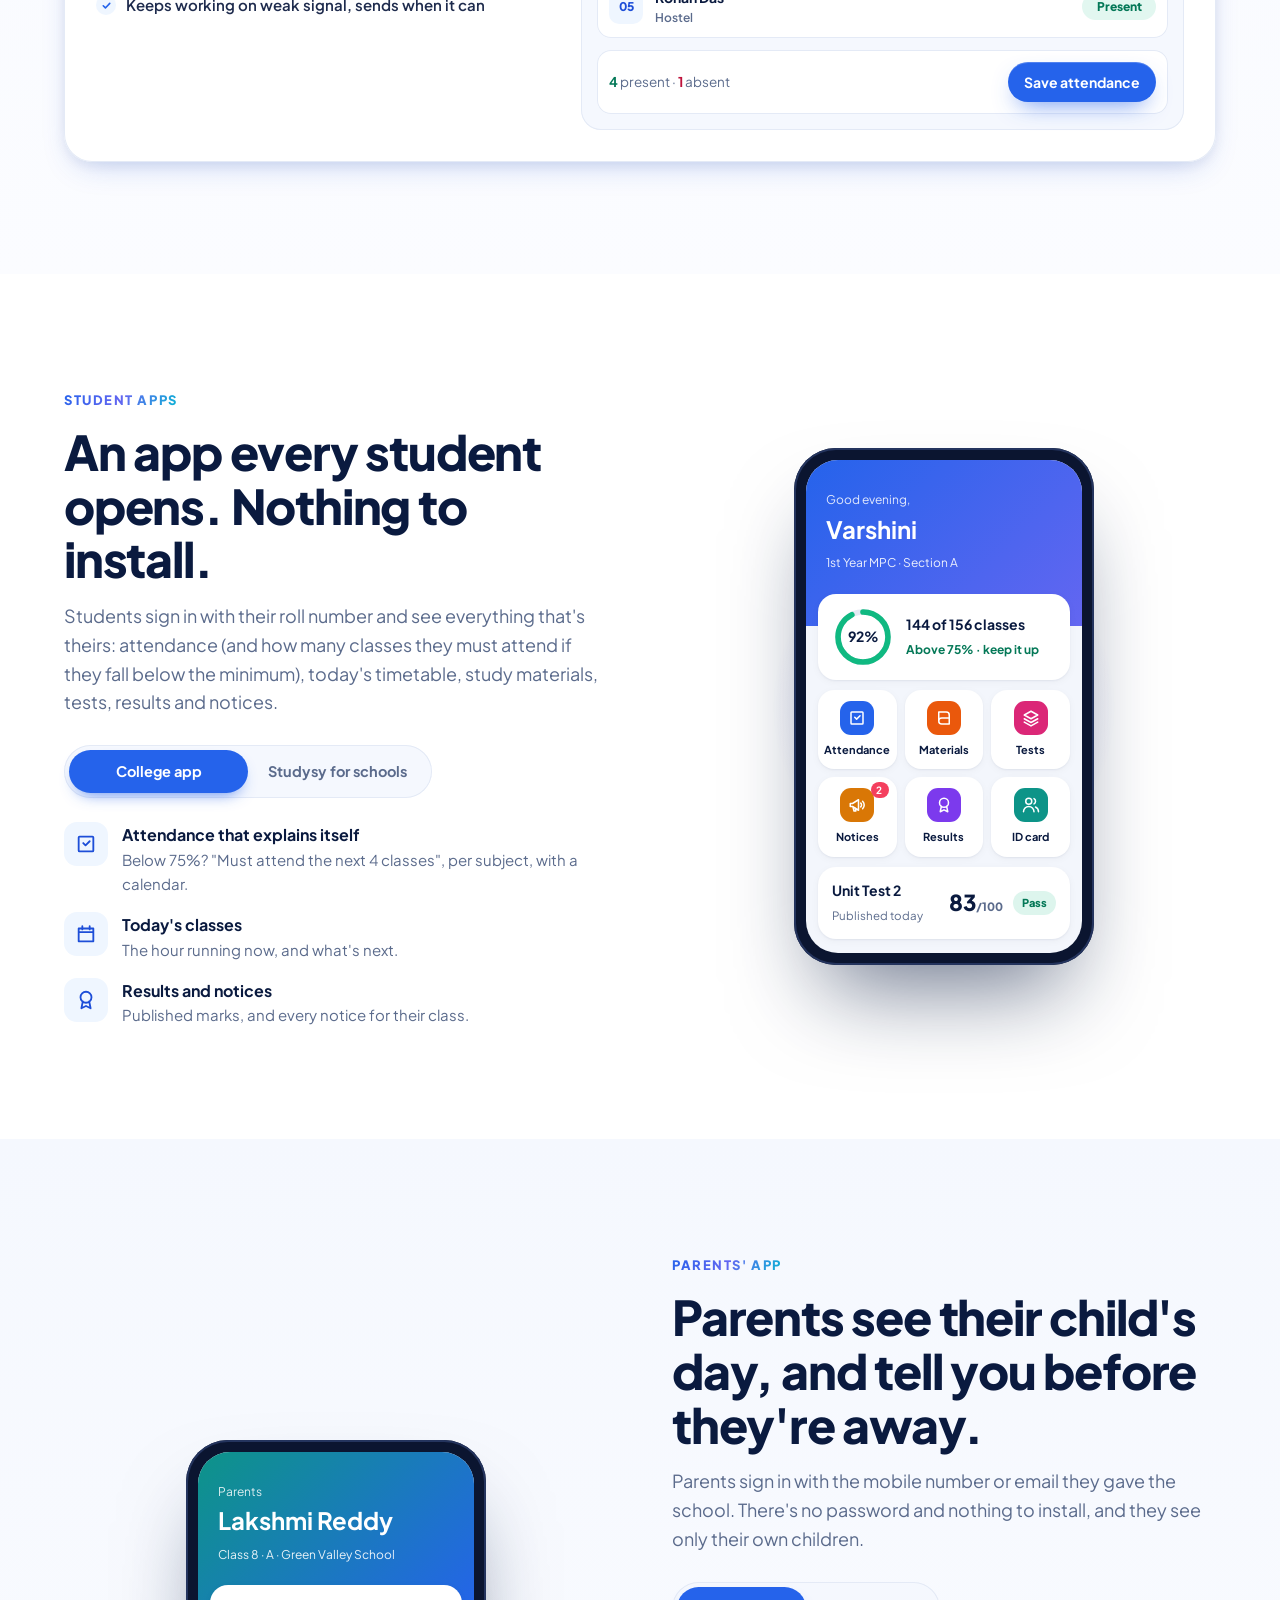
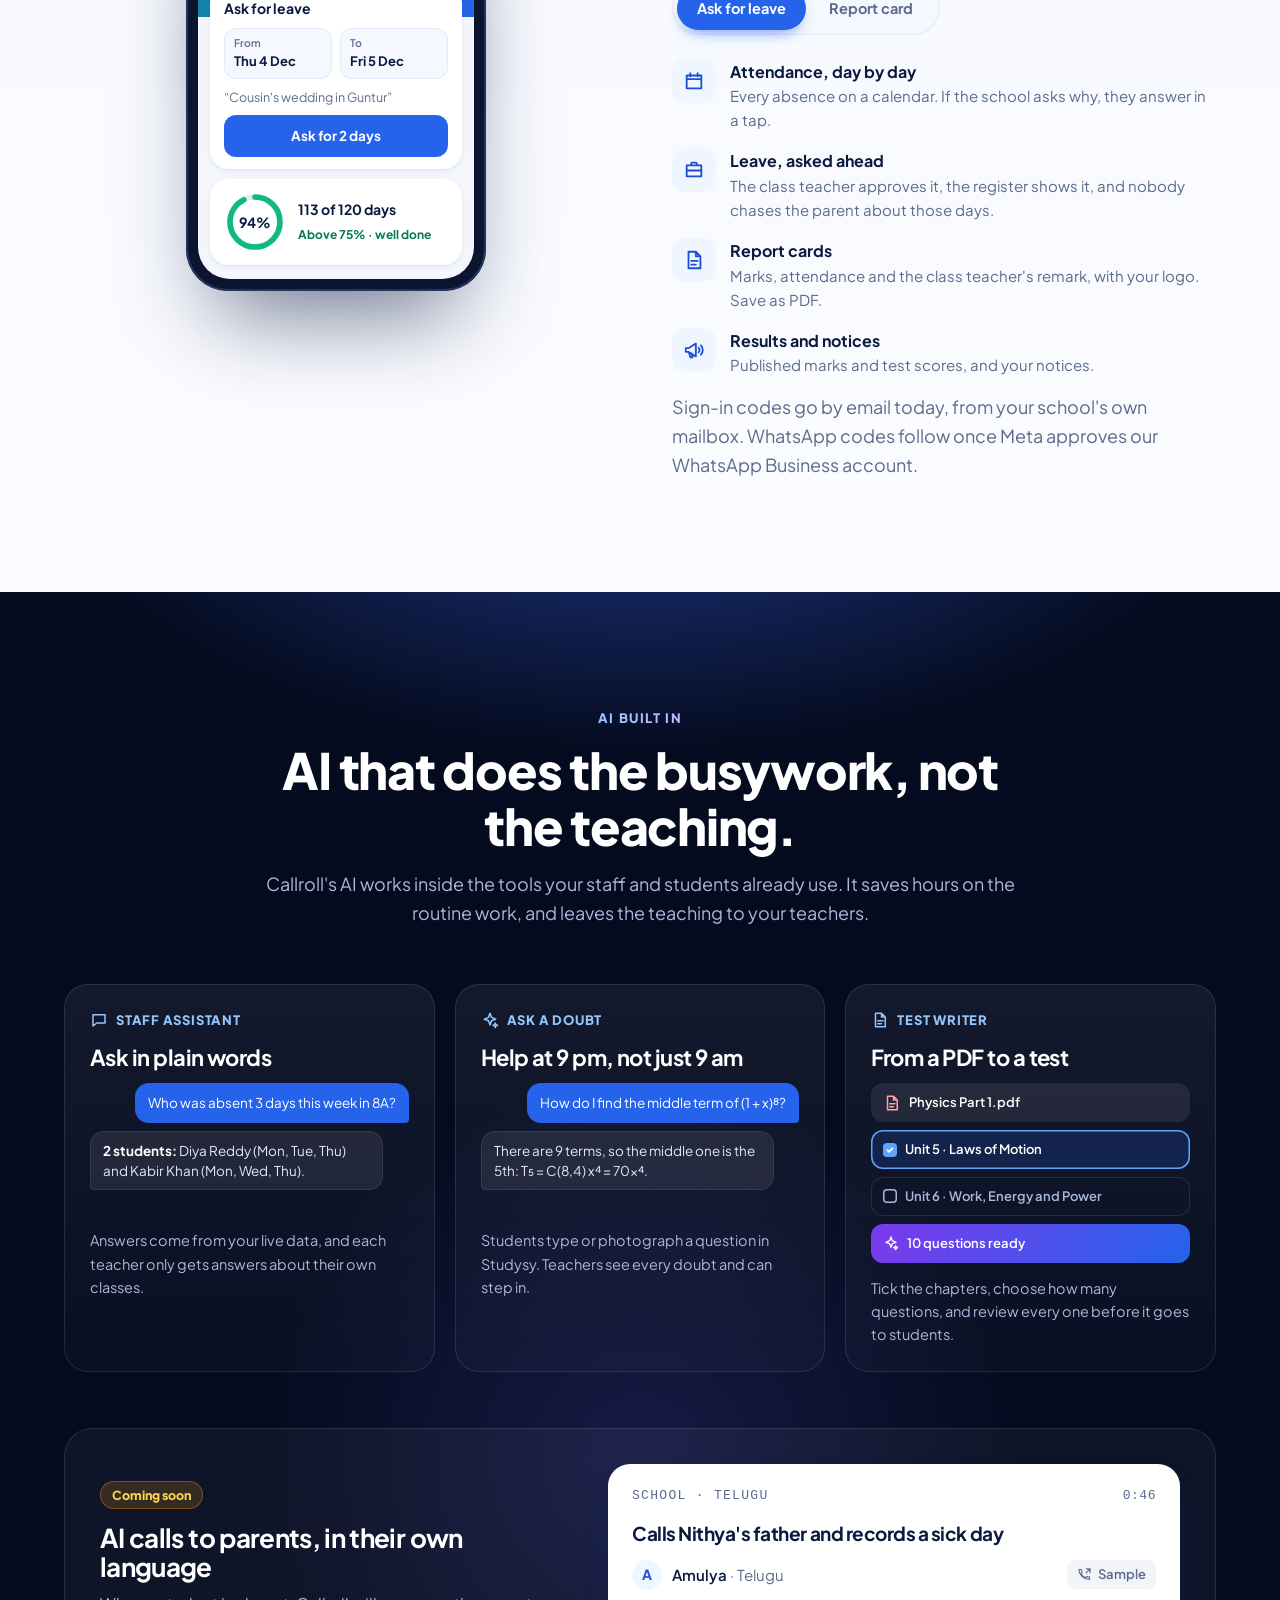
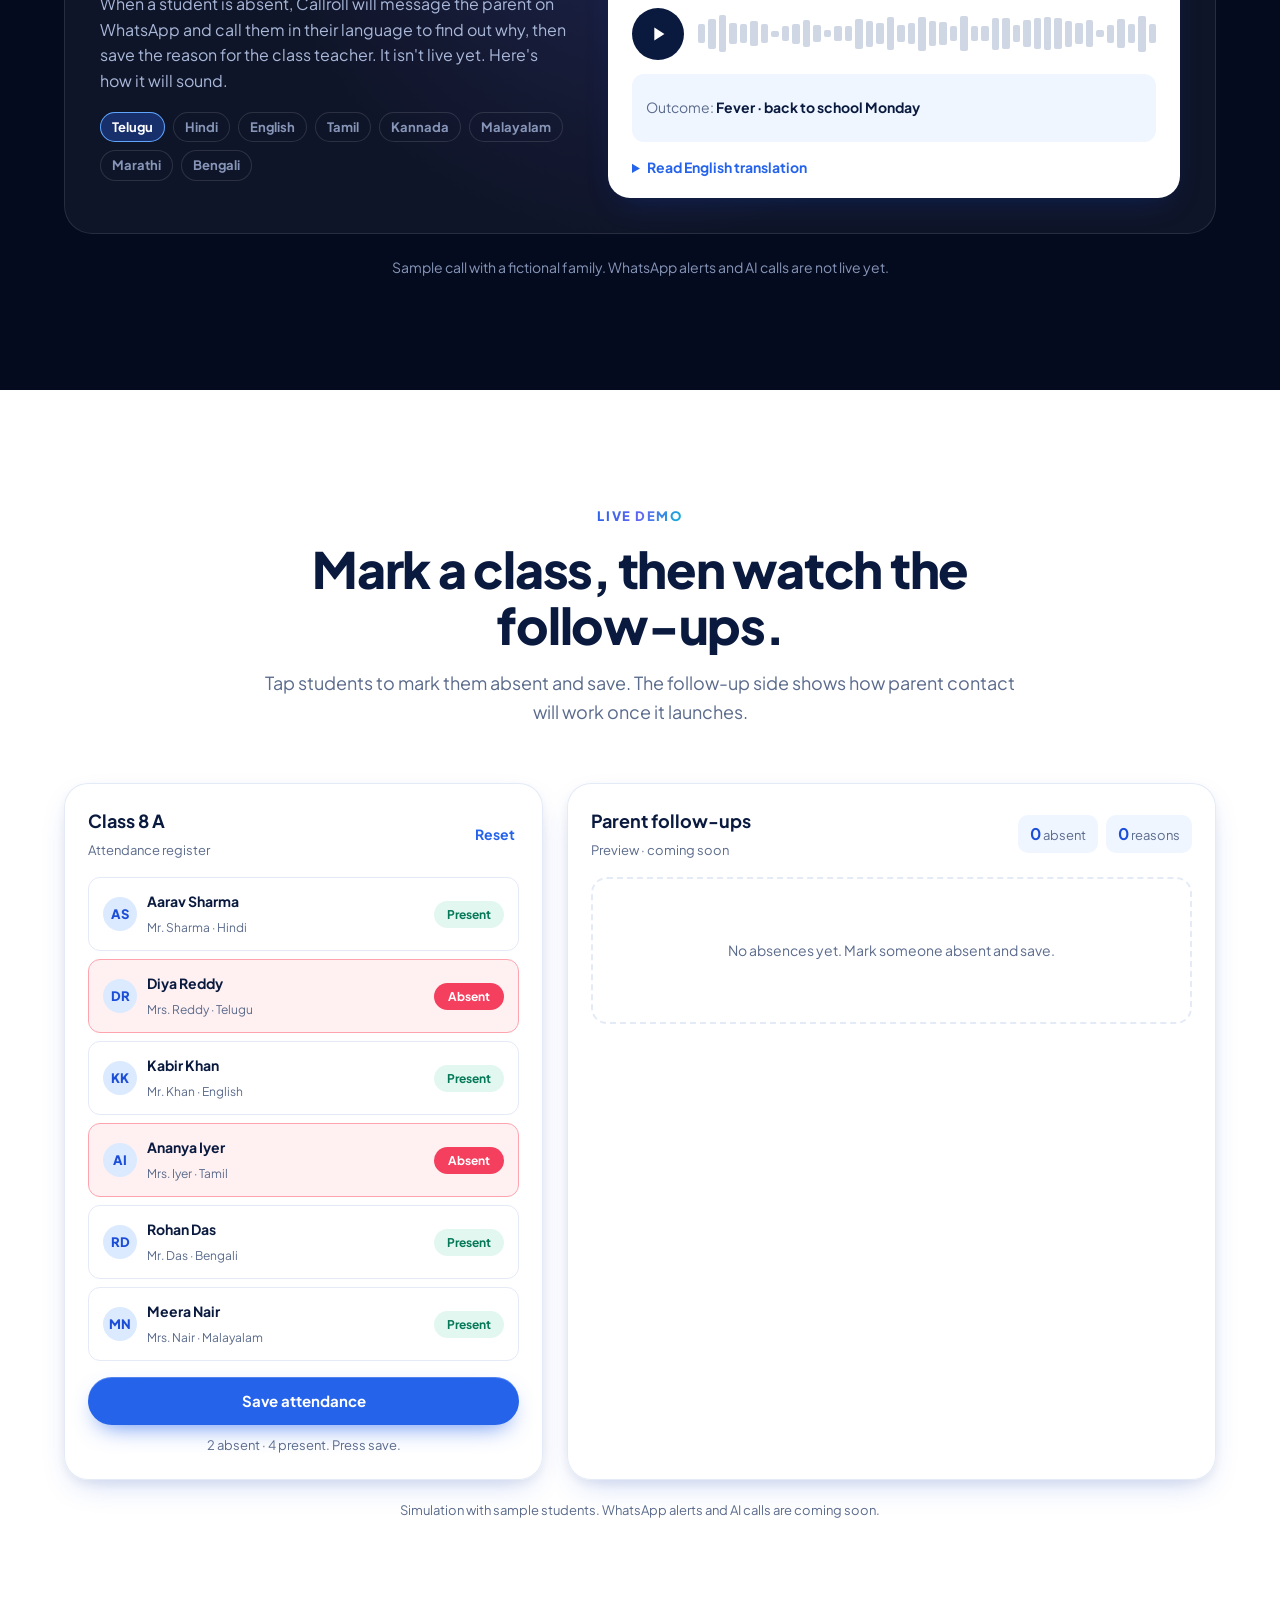
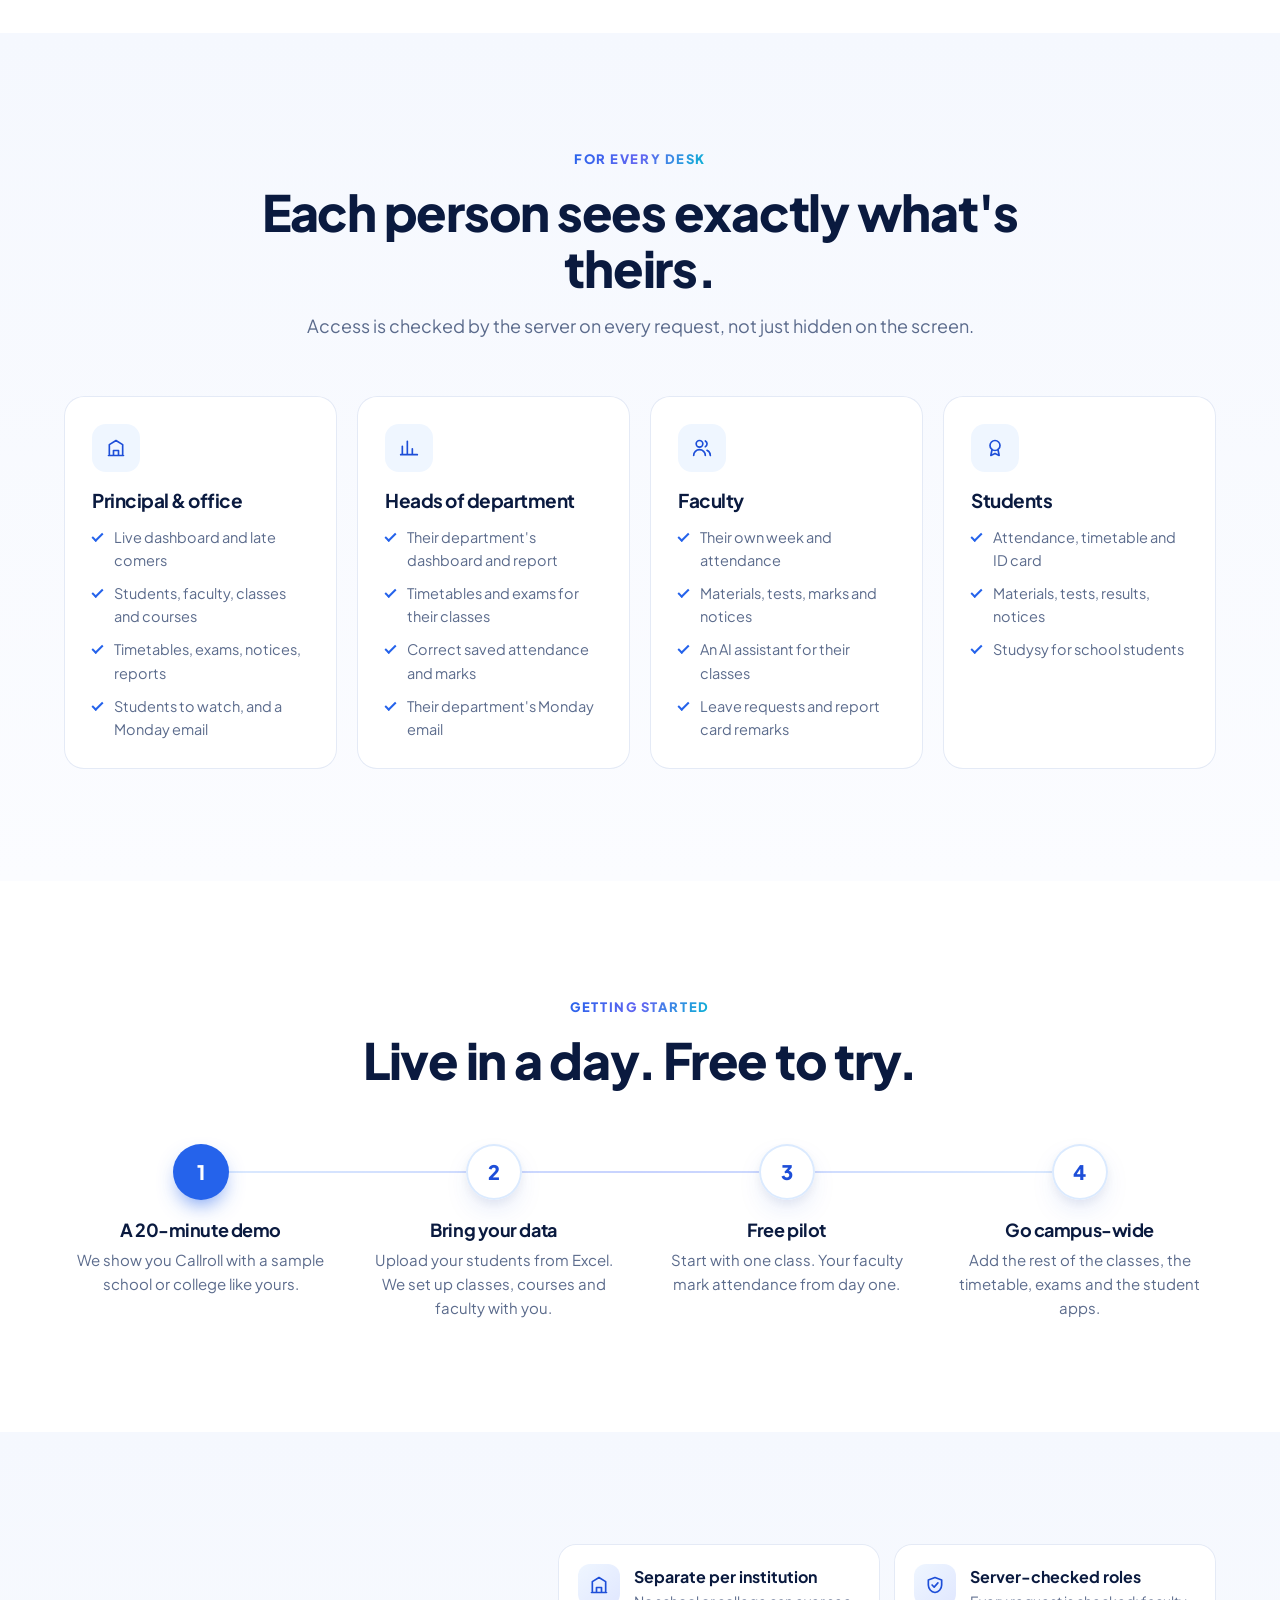
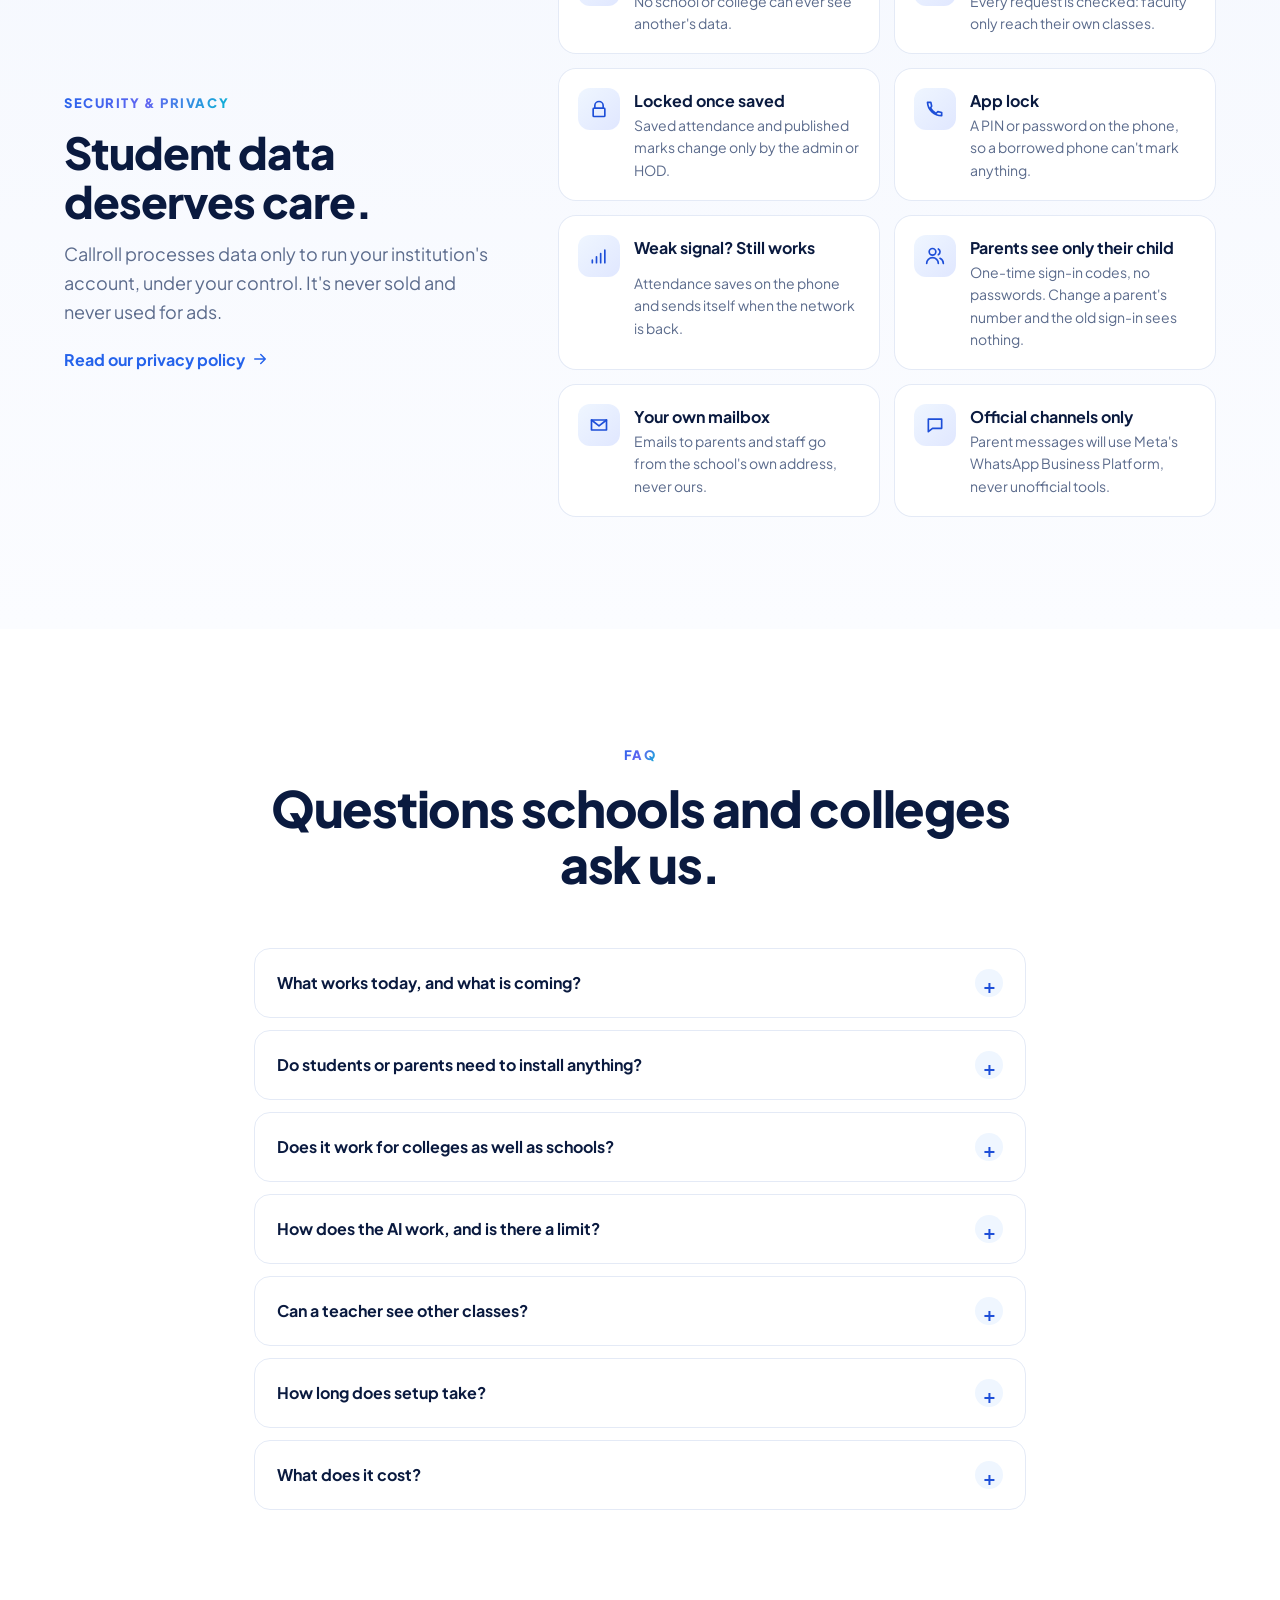
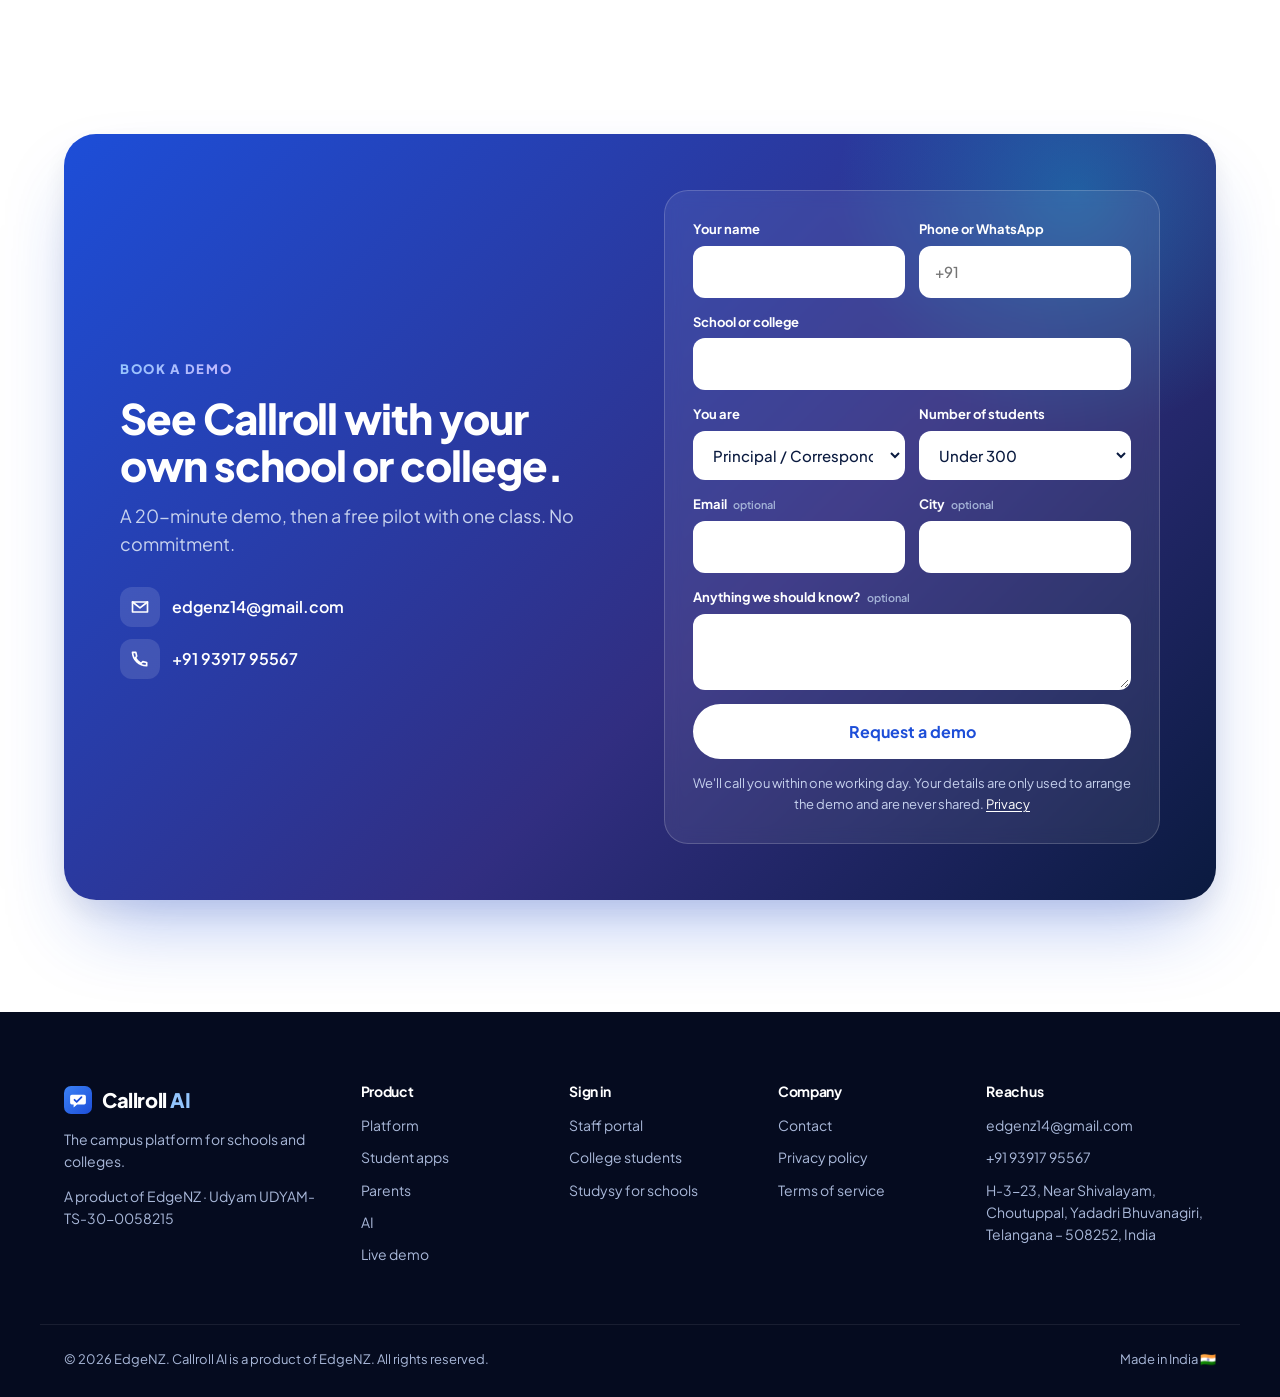
==== commit 7b5a45ce: "Add report cards, the Monday summary email, and the parents' app on the website Report cards: every " ====
--- a/index.html
+++ b/index.html
@@ -98,6 +98,8 @@
   <symbol id="i-chat" viewBox="0 0 24 24"><path d="M4 5h16v11H9l-5 4V5z"/></symbol>
   <symbol id="i-game" viewBox="0 0 24 24"><path d="M7.5 8.5h9a4.5 4.5 0 0 1 4.5 4.5v1.2a2.8 2.8 0 0 1-5 1.7l-1-1.4h-6l-1 1.4a2.8 2.8 0 0 1-5-1.7V13a4.5 4.5 0 0 1 4.5-4.5zM8 11.2v3M6.5 12.7h3"/></symbol>
   <symbol id="i-excel" viewBox="0 0 24 24"><path d="M4 4h16v16H4zM4 9h16M4 14h16M10 4v16"/></symbol>
+  <symbol id="i-flag" viewBox="0 0 24 24"><path d="M5 21V4M5 4h12l-2.5 4L17 12H5"/></symbol>
+  <symbol id="i-suitcase" viewBox="0 0 24 24"><path d="M9 7V5a1 1 0 0 1 1-1h4a1 1 0 0 1 1 1v2M4 7h16v12H4V7zM4 12.5h16"/></symbol>
   <symbol id="i-bolt" viewBox="0 0 24 24"><path d="M13 2L4 14h7l-1 8 9-12h-7z"/></symbol>
 </svg>
 
@@ -121,6 +123,7 @@
     <nav class="nav-links" id="nav-links" aria-label="Main">
       <a href="#platform">Platform</a>
       <a href="#students">Student apps</a>
+      <a href="#parents">Parents</a>
       <a href="#ai">AI</a>
       <a href="#demo">Live demo</a>
       <a href="#security">Security</a>
@@ -321,6 +324,9 @@
         <button class="tour-tab" role="tab" aria-selected="false" aria-controls="tp-reports" id="tt-reports" data-tab="reports">
           <svg><use href="#i-chart"/></svg><span><b>Reports</b><small>Department to register</small></span><i class="tab-bar"></i>
         </button>
+        <button class="tour-tab" role="tab" aria-selected="false" aria-controls="tp-watch" id="tt-watch" data-tab="watch">
+          <svg><use href="#i-flag"/></svg><span><b>Early warnings</b><small>Who needs help, and why</small></span><i class="tab-bar"></i>
+        </button>
       </div>
 
       <div class="tour-stage">
@@ -477,6 +483,41 @@
             </div>
           </div>
         </div>
+
+        <!-- Early warnings -->
+        <div class="tour-panel" role="tabpanel" id="tp-watch" aria-labelledby="tt-watch" data-panel="watch" hidden>
+          <div class="tp-copy">
+            <h3>See who is slipping, before the exams do</h3>
+            <p>Callroll reads attendance and marks and lists the students who need attention, with the reason in plain words. Days on leave a parent asked for don't count as a streak, a habit or a fall. Teachers note what they did, so the principal sees it was handled.</p>
+            <ul class="ticks">
+              <li>Below 75%, with how many classes they must attend</li>
+              <li>Days absent in a row, the same weekday again and again</li>
+              <li>Failed subjects, or marks that fell since the last exam</li>
+              <li>A Monday email to the principal and each HOD: last week at a glance</li>
+            </ul>
+          </div>
+          <div class="mock mock-watch">
+            <div class="m-head"><span><b>Students to watch</b><small>Class 9 · B · worked out today</small></span><span class="m-chip red">1 to act on now</span></div>
+            <ul class="watch-list">
+              <li class="w-high">
+                <div class="w-top"><b>Pooja M.</b><em>Act now</em></div>
+                <span>Absent the last 4 school days in a row</span>
+                <span>Attendance 71%: must attend the next 2 days</span>
+                <button type="button" class="w-btn" data-watch-note="Called the father: down with typhoid, back on Monday">Note what was done</button>
+              </li>
+              <li class="w-mid">
+                <div class="w-top"><b>Aarav K.</b><em>Keep an eye</em></div>
+                <span>Came to 5 of the last 10 days, down from 100%</span>
+                <button type="button" class="w-btn" data-watch-note="Met the mother at pick-up, will check homework daily">Note what was done</button>
+              </li>
+              <li class="w-low">
+                <div class="w-top"><b>Varun V.</b><em>Worth a look</em></div>
+                <span>Absent on 3 of the last 6 Mondays</span>
+                <button type="button" class="w-btn" data-watch-note="Asked the class teacher to talk to him this week">Note what was done</button>
+              </li>
+            </ul>
+          </div>
+        </div>
       </div>
     </div>
   </div>
@@ -557,6 +598,69 @@
   </div>
 </section>
 
+<!-- ============================== PARENTS ============================== -->
+<section class="section section-soft" id="parents">
+  <div class="container students parents">
+    <div class="students-visual reveal">
+      <div class="device" data-pview-panel="leave">
+        <div class="d-screen">
+          <div class="d-hero teal">
+            <small>Parents</small><strong>Lakshmi Reddy</strong><span>Class 8 · A · Green Valley School</span>
+          </div>
+          <div class="d-card leave-card">
+            <b>Ask for leave</b>
+            <div class="lv-dates"><span><small>From</small>Thu 4 Dec</span><span><small>To</small>Fri 5 Dec</span></div>
+            <span class="lv-why">“Cousin's wedding in Guntur”</span>
+            <button type="button" class="lv-ask" id="lv-ask">Ask for 2 days</button>
+            <span class="lv-state" id="lv-state" role="status" aria-live="polite" hidden></span>
+          </div>
+          <div class="d-card ring-card">
+            <div class="mini-ring"><svg viewBox="0 0 36 36"><circle cx="18" cy="18" r="15.5" class="track"/><circle cx="18" cy="18" r="15.5" class="fill"/></svg><b>94%</b></div>
+            <span><b>113 of 120 days</b><small class="ok">Above 75% · well done</small></span>
+          </div>
+        </div>
+      </div>
+
+      <div class="device" data-pview-panel="report" hidden>
+        <div class="d-screen">
+          <div class="d-card rc-mini">
+            <div class="rcm-head"><span class="rcm-logo" aria-hidden="true">GV</span><span><b>Green Valley School</b><small>Report card · Half-yearly</small></span></div>
+            <table>
+              <tr><th>English</th><td>88<small>/100</small></td></tr>
+              <tr><th>Maths</th><td>92<small>/100</small></td></tr>
+              <tr><th>Science</th><td>75<small>/100</small></td></tr>
+              <tr class="rcm-total"><th>Total</th><td>255<small>/300</small></td></tr>
+            </table>
+            <div class="rcm-boxes"><span><small>Result</small><b class="ok">Passed</b></span><span><small>Attendance</small><b>94%</b></span></div>
+            <p class="rcm-remark">“Outstanding work, Lakshmi. Strong in Maths and English.”<small>Class teacher</small></p>
+            <span class="rcm-pdf">Save as PDF</span>
+          </div>
+        </div>
+      </div>
+    </div>
+
+    <div class="students-copy reveal">
+      <span class="kicker">Parents' app</span>
+      <h2>Parents see their child's day, and tell you before they're away.</h2>
+      <p>Parents sign in with the mobile number or email they gave the school. There's no password and nothing to install, and they see only their own children.</p>
+
+      <div class="switch pswitch" role="tablist" aria-label="Parents' app">
+        <button role="tab" aria-selected="true" class="is-on" data-pview="leave">Ask for leave</button>
+        <button role="tab" aria-selected="false" data-pview="report">Report card</button>
+        <span class="switch-pill" aria-hidden="true"></span>
+      </div>
+
+      <ul class="app-points">
+        <li><svg><use href="#i-calendar"/></svg><span><b>Attendance, day by day</b>Every absence on a calendar. If the school asks why, they answer in a tap.</span></li>
+        <li><svg><use href="#i-suitcase"/></svg><span><b>Leave, asked ahead</b>The class teacher approves it, the register shows it, and nobody chases the parent about those days.</span></li>
+        <li><svg><use href="#i-file"/></svg><span><b>Report cards</b>Marks, attendance and the class teacher's remark, with your logo. Save as PDF.</span></li>
+        <li><svg><use href="#i-megaphone"/></svg><span><b>Results and notices</b>Published marks and test scores, and your notices.</span></li>
+      </ul>
+      <p class="fine">Sign-in codes go by email today, from your school's own mailbox. WhatsApp codes follow once Meta approves our WhatsApp Business account.</p>
+    </div>
+  </div>
+</section>
+
 <!-- ============================== AI ============================== -->
 <section class="section section-dark" id="ai">
   <div class="dark-glow" aria-hidden="true"></div>
@@ -670,6 +774,7 @@
           <li>Live dashboard and late comers</li>
           <li>Students, faculty, classes and courses</li>
           <li>Timetables, exams, notices, reports</li>
+          <li>Students to watch, and a Monday email</li>
         </ul>
       </article>
       <article class="role reveal spot">
@@ -679,6 +784,7 @@
           <li>Their department's dashboard and report</li>
           <li>Timetables and exams for their classes</li>
           <li>Correct saved attendance and marks</li>
+          <li>Their department's Monday email</li>
         </ul>
       </article>
       <article class="role reveal spot">
@@ -688,6 +794,7 @@
           <li>Their own week and attendance</li>
           <li>Materials, tests, marks and notices</li>
           <li>An AI assistant for their classes</li>
+          <li>Leave requests and report card remarks</li>
         </ul>
       </article>
       <article class="role reveal spot">
@@ -734,6 +841,8 @@
       <li class="reveal"><span class="tg-icon"><svg><use href="#i-lock"/></svg></span><b>Locked once saved</b><small>Saved attendance and published marks change only by the admin or HOD.</small></li>
       <li class="reveal"><span class="tg-icon"><svg><use href="#i-phone"/></svg></span><b>App lock</b><small>A PIN or password on the phone, so a borrowed phone can't mark anything.</small></li>
       <li class="reveal"><span class="tg-icon"><svg><use href="#i-signal"/></svg></span><b>Weak signal? Still works</b><small>Attendance saves on the phone and sends itself when the network is back.</small></li>
+      <li class="reveal"><span class="tg-icon"><svg><use href="#i-users"/></svg></span><b>Parents see only their child</b><small>One-time sign-in codes, no passwords. Change a parent's number and the old sign-in sees nothing.</small></li>
+      <li class="reveal"><span class="tg-icon"><svg><use href="#i-mail"/></svg></span><b>Your own mailbox</b><small>Emails to parents and staff go from the school's own address, never ours.</small></li>
       <li class="reveal"><span class="tg-icon"><svg><use href="#i-chat"/></svg></span><b>Official channels only</b><small>Parent messages will use Meta's WhatsApp Business Platform, never unofficial tools.</small></li>
     </ul>
   </div>
@@ -750,11 +859,11 @@
     <div class="faq reveal">
       <details>
         <summary>What works today, and what is coming?</summary>
-        <p>Available today: attendance for schools and colleges, timetables and classroom QR panels, reports and the monthly register, Excel import, study materials, tests and quizzes with AI question writing, marks and results, notices, the college student app, Studysy for school students, and the AI assistant for staff. Coming soon: WhatsApp alerts and replies from parents, then AI voice calls, and parent-teacher meetings.</p>
+        <p>Available today: attendance for schools and colleges, timetables and classroom QR panels, reports and the monthly register, Excel import, study materials, tests and quizzes with AI question writing, marks and results with printable report cards, notices, leave requests, students to watch with a Monday summary email, the college student app, Studysy for school students, the parents' app, emails to parents from your own mailbox, and the AI assistant for staff. Coming soon: WhatsApp alerts and replies from parents, then AI voice calls, and parent-teacher meetings.</p>
       </details>
       <details>
         <summary>Do students or parents need to install anything?</summary>
-        <p>No. Students open their app in the browser on any phone, and can add it to their home screen. When parent follow-ups launch, parents will get a normal WhatsApp message.</p>
+        <p>No. Students and parents open their apps in the browser on any phone, and can add them to the home screen. Parents sign in with a one-time code instead of a password. When WhatsApp follow-ups launch, parents will get a normal WhatsApp message.</p>
       </details>
       <details>
         <summary>Does it work for colleges as well as schools?</summary>
@@ -856,6 +965,7 @@
       <h4>Product</h4>
       <a href="#platform">Platform</a>
       <a href="#students">Student apps</a>
+      <a href="#parents">Parents</a>
       <a href="#ai">AI</a>
       <a href="#demo">Live demo</a>
     </div>
--- a/styles.css
+++ b/styles.css
@@ -803,3 +803,68 @@
   .track-labels { font-size: 10px; }
   .demo-card { padding: 18px; }
 }
+
+/* ---------- Tour: early warnings ---------- */
+
+.tour-tabs { grid-template-columns: repeat(7, minmax(0, 1fr)); }
+.m-chip.red { background: #fff1f2; color: #be123c; box-shadow: inset 0 0 0 1px #fecdd3; }
+.watch-list { list-style: none; padding: 0; margin: 0; display: grid; gap: 10px; }
+.watch-list li { display: grid; gap: 4px; padding: 12px 14px; border-radius: 14px; background: var(--white); box-shadow: var(--shadow-sm); border-left: 4px solid var(--blue-500); animation: panel-in .45s var(--ease) both; }
+.watch-list li:nth-child(2) { animation-delay: .08s; }
+.watch-list li:nth-child(3) { animation-delay: .16s; }
+.watch-list li.w-high { border-left-color: var(--rose); }
+.watch-list li.w-mid { border-left-color: var(--amber); }
+.w-top { display: flex; justify-content: space-between; align-items: center; gap: 8px; }
+.w-top b { color: var(--navy); font-size: 15px; }
+.w-top em { padding: 2px 9px; border-radius: 999px; font-size: 11.5px; font-style: normal; font-weight: 700; background: var(--blue-50); color: var(--blue-700); }
+.w-high .w-top em { background: #fff1f2; color: #be123c; }
+.w-mid .w-top em { background: #fff7e6; color: #b45309; }
+.watch-list span { color: var(--muted); font-size: 13.5px; }
+.w-btn { justify-self: start; margin-top: 4px; padding: 6px 12px; border: 0; border-radius: 999px; background: var(--soft); color: var(--blue-700); font-size: 12.5px; font-weight: 700; box-shadow: inset 0 0 0 1px var(--line); cursor: pointer; }
+.w-btn:hover { background: var(--blue-50); }
+.w-note { margin: 4px 0 0; padding: 7px 10px; border-left: 3px solid var(--green); border-radius: 6px; background: #ecfdf5; color: var(--green-ink); font-size: 13px; font-weight: 600; animation: panel-in .35s var(--ease); }
+
+/* ---------- Parents' app ---------- */
+
+.parents .students-visual::before { background: radial-gradient(circle, rgba(16, 185, 129, .22), transparent 65%); }
+.d-hero.teal { background: linear-gradient(135deg, #0d9488, #2563eb); }
+.leave-card { display: grid; gap: 8px; margin-top: -42px; }
+.leave-card > b { color: var(--navy); font-size: 14px; }
+.lv-dates { display: grid; grid-template-columns: 1fr 1fr; gap: 8px; }
+.lv-dates span { display: grid; padding: 7px 10px; border-radius: 12px; background: var(--soft); color: var(--navy); font-size: 13px; font-weight: 700; box-shadow: inset 0 0 0 1px var(--line); }
+.lv-dates small { color: var(--muted); font-size: 10.5px; font-weight: 600; }
+.lv-why { color: var(--muted); font-size: 12.5px; }
+.lv-ask { padding: 10px; border: 0; border-radius: 12px; background: var(--blue-600); color: var(--white); font-size: 13.5px; font-weight: 700; cursor: pointer; transition: transform .15s; }
+.lv-ask:active { transform: scale(.97); }
+.lv-ask:disabled { opacity: .55; cursor: default; }
+.lv-state { justify-self: start; padding: 4px 11px; border-radius: 999px; font-size: 12px; font-weight: 700; animation: panel-in .35s var(--ease); }
+.lv-state.wait { background: #fff7e6; color: #b45309; }
+.lv-state.ok { background: #ecfdf5; color: var(--green-ink); }
+.rc-mini { display: grid; gap: 10px; margin-top: 14px; }
+.rcm-head { display: flex; align-items: center; gap: 10px; padding-bottom: 8px; border-bottom: 2px solid var(--blue-700); }
+.rcm-head b { display: block; color: var(--blue-900); font-size: 14px; }
+.rcm-head small { color: var(--muted); font-size: 11.5px; }
+.rcm-logo { display: grid; place-items: center; width: 36px; height: 36px; border-radius: 10px; background: linear-gradient(135deg, #2563eb, #6366f1); color: var(--white); font-size: 13px; font-weight: 800; }
+.rc-mini table { width: 100%; border-collapse: collapse; font-size: 13px; }
+.rc-mini th { padding: 6px 0; color: var(--ink); font-weight: 600; text-align: left; border-bottom: 1px solid var(--line); }
+.rc-mini td { padding: 6px 0; color: var(--navy); font-weight: 800; text-align: right; border-bottom: 1px solid var(--line); }
+.rc-mini td small { color: var(--muted); font-weight: 600; }
+.rcm-total th, .rcm-total td { border-bottom: 0; border-top: 2px solid var(--blue-700); }
+.rcm-boxes { display: grid; grid-template-columns: 1fr 1fr; gap: 8px; }
+.rcm-boxes span { display: grid; padding: 7px 10px; border-radius: 12px; box-shadow: inset 0 0 0 1px var(--line); }
+.rcm-boxes small { color: var(--muted); font-size: 10.5px; font-weight: 700; text-transform: uppercase; letter-spacing: .4px; }
+.rcm-boxes b { color: var(--navy); font-size: 15px; }
+.rcm-boxes b.ok { color: var(--green-ink); }
+.rcm-remark { margin: 0; padding: 8px 10px; border-radius: 12px; background: var(--soft); color: var(--ink); font-size: 12.5px; font-style: italic; }
+.rcm-remark small { display: block; margin-top: 2px; color: var(--muted); font-size: 10.5px; font-style: normal; }
+.rcm-pdf { justify-self: center; padding: 8px 16px; border-radius: 999px; background: var(--blue-600); color: var(--white); font-size: 12.5px; font-weight: 700; }
+.fine { margin-top: 18px; color: var(--muted); font-size: 13.5px; }
+
+@media (max-width: 1100px) {
+  .tour-tabs { grid-template-columns: none; }
+}
+
+@media (max-width: 900px) {
+  .parents .students-visual { order: 2; }
+}
+.leave-card + .ring-card { margin-top: 0; }
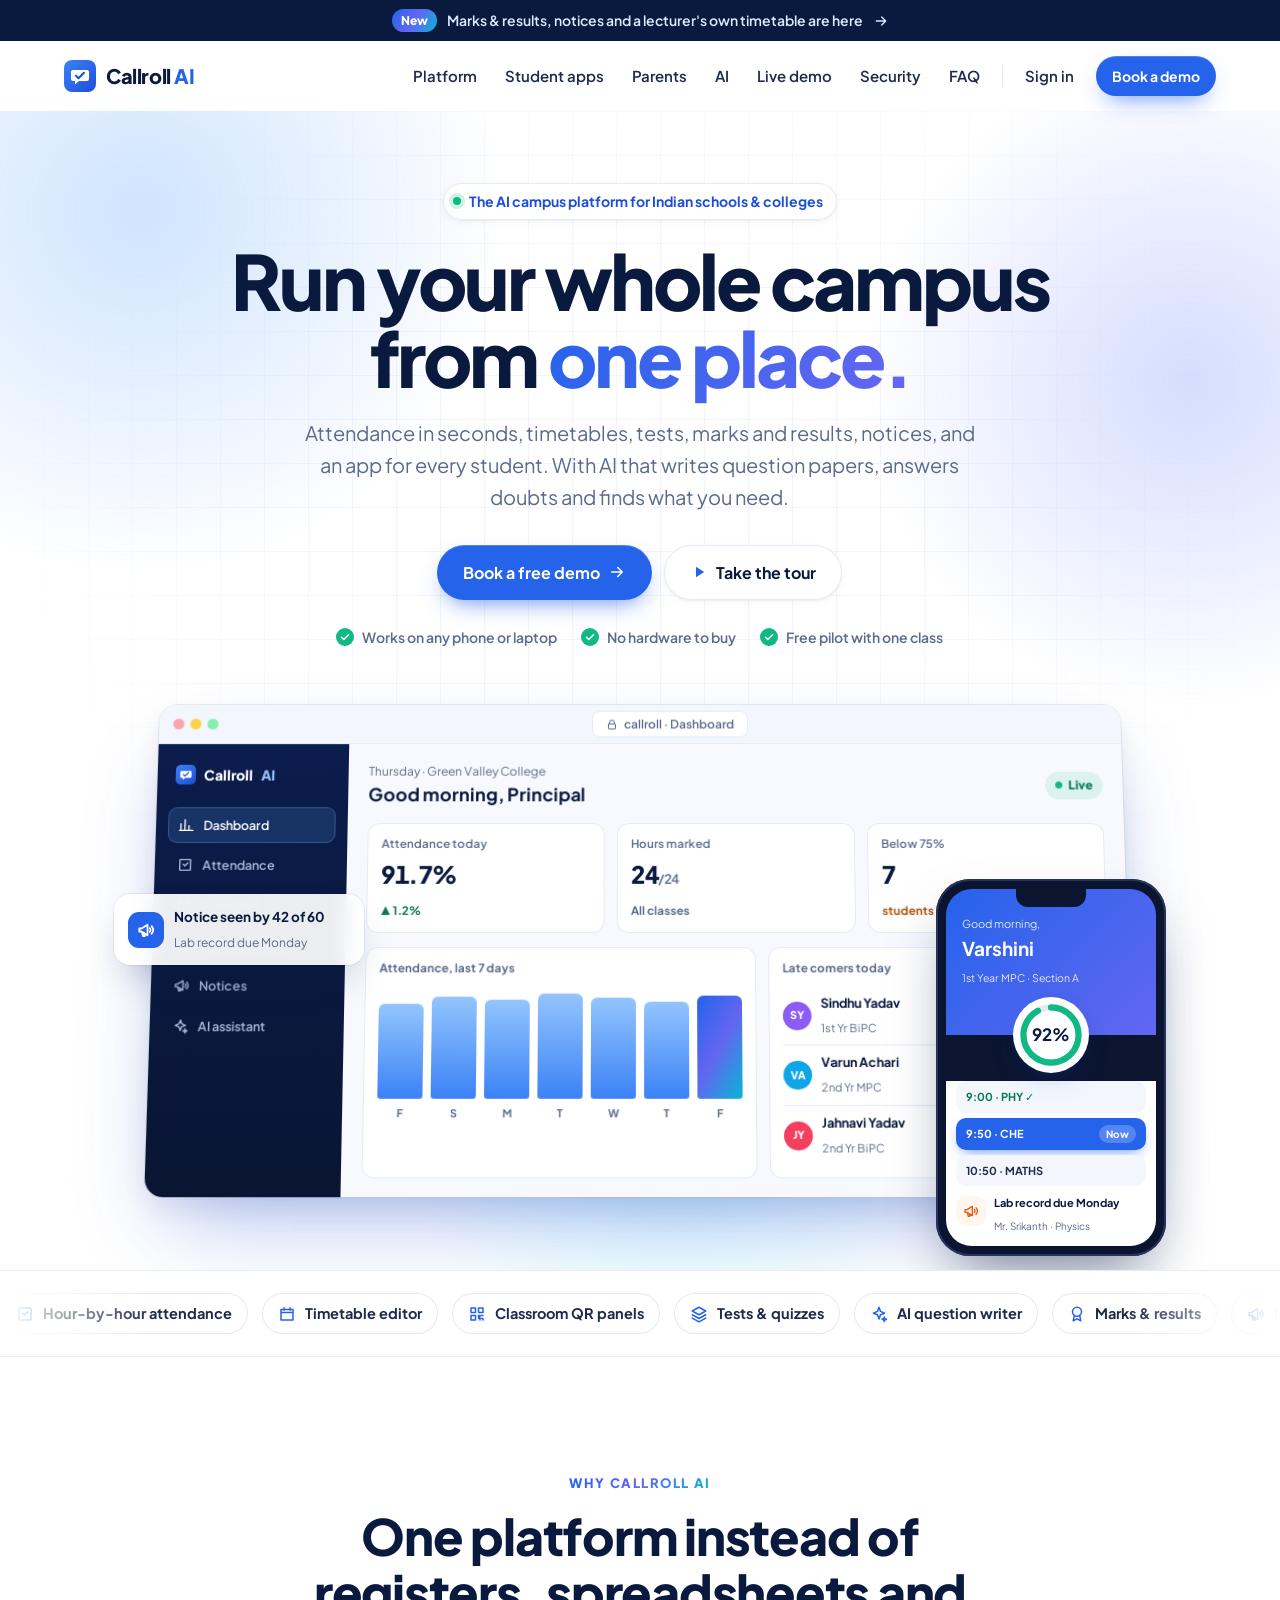
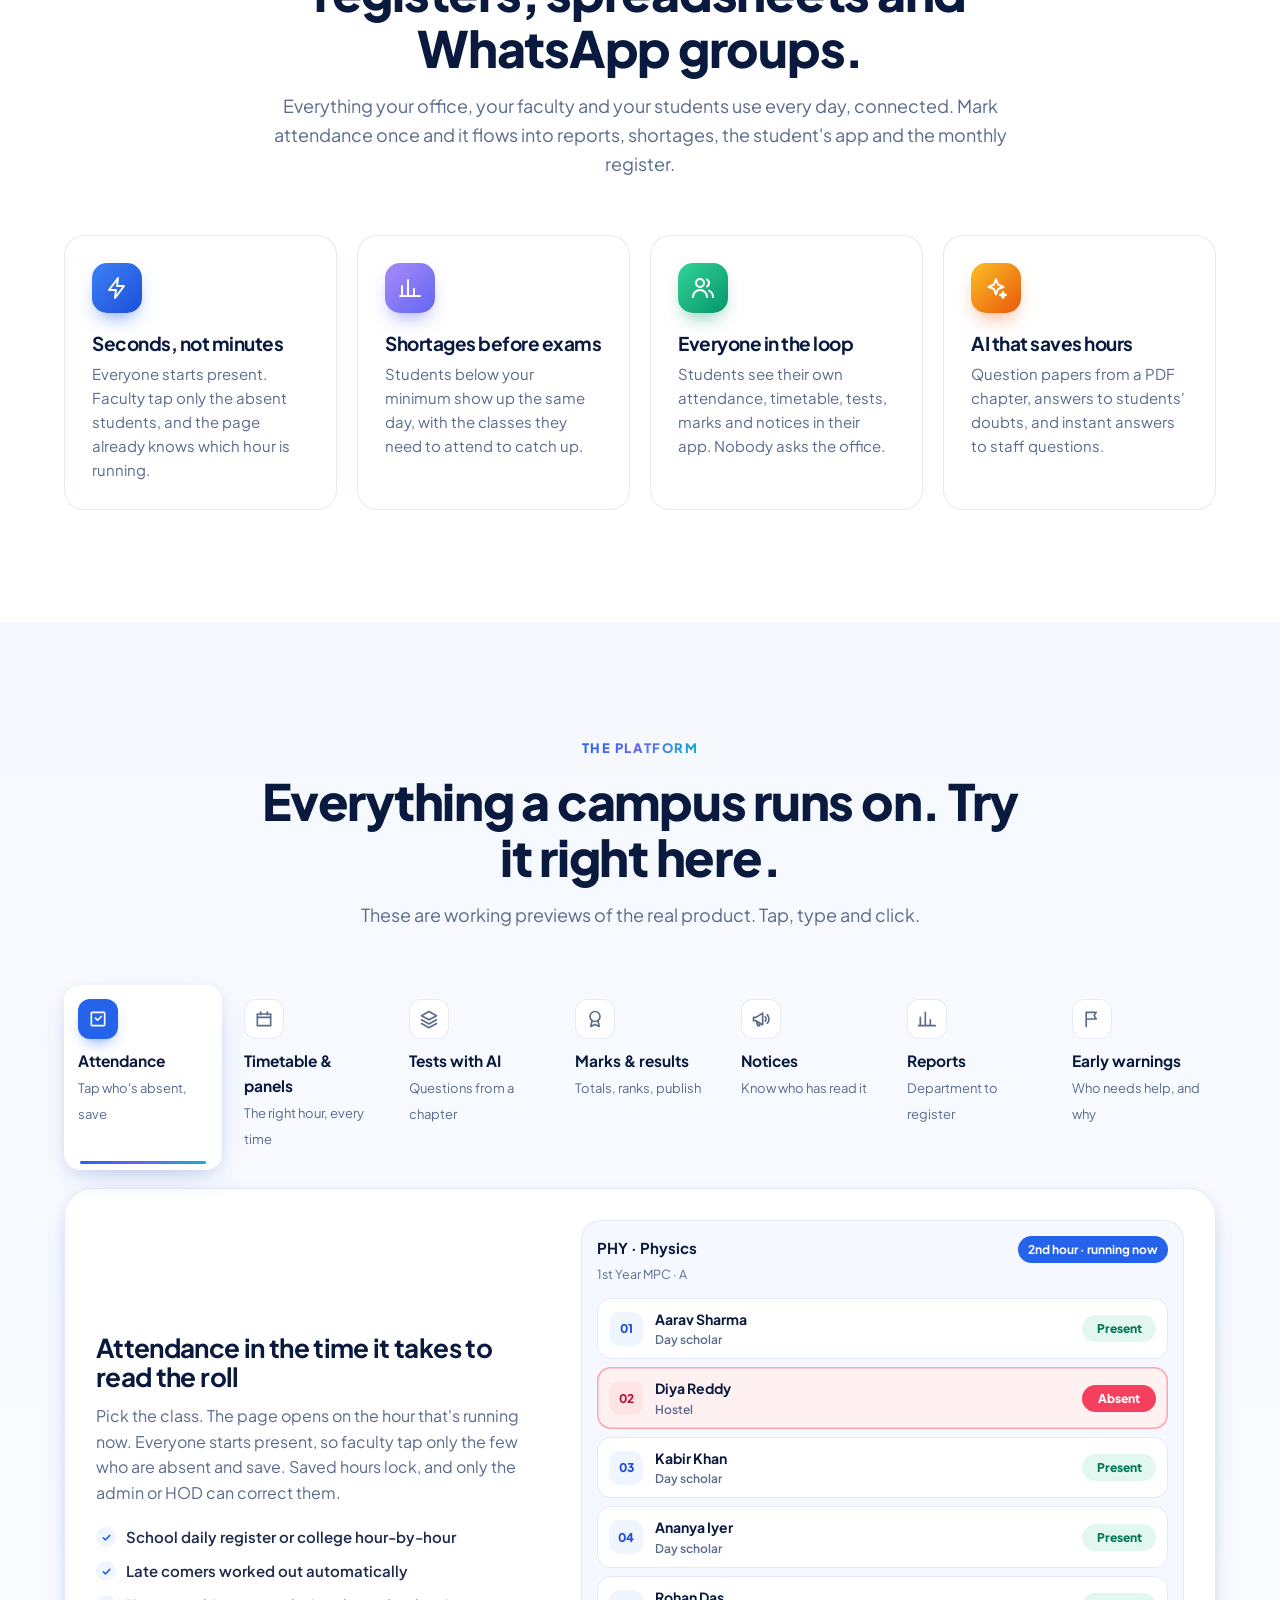
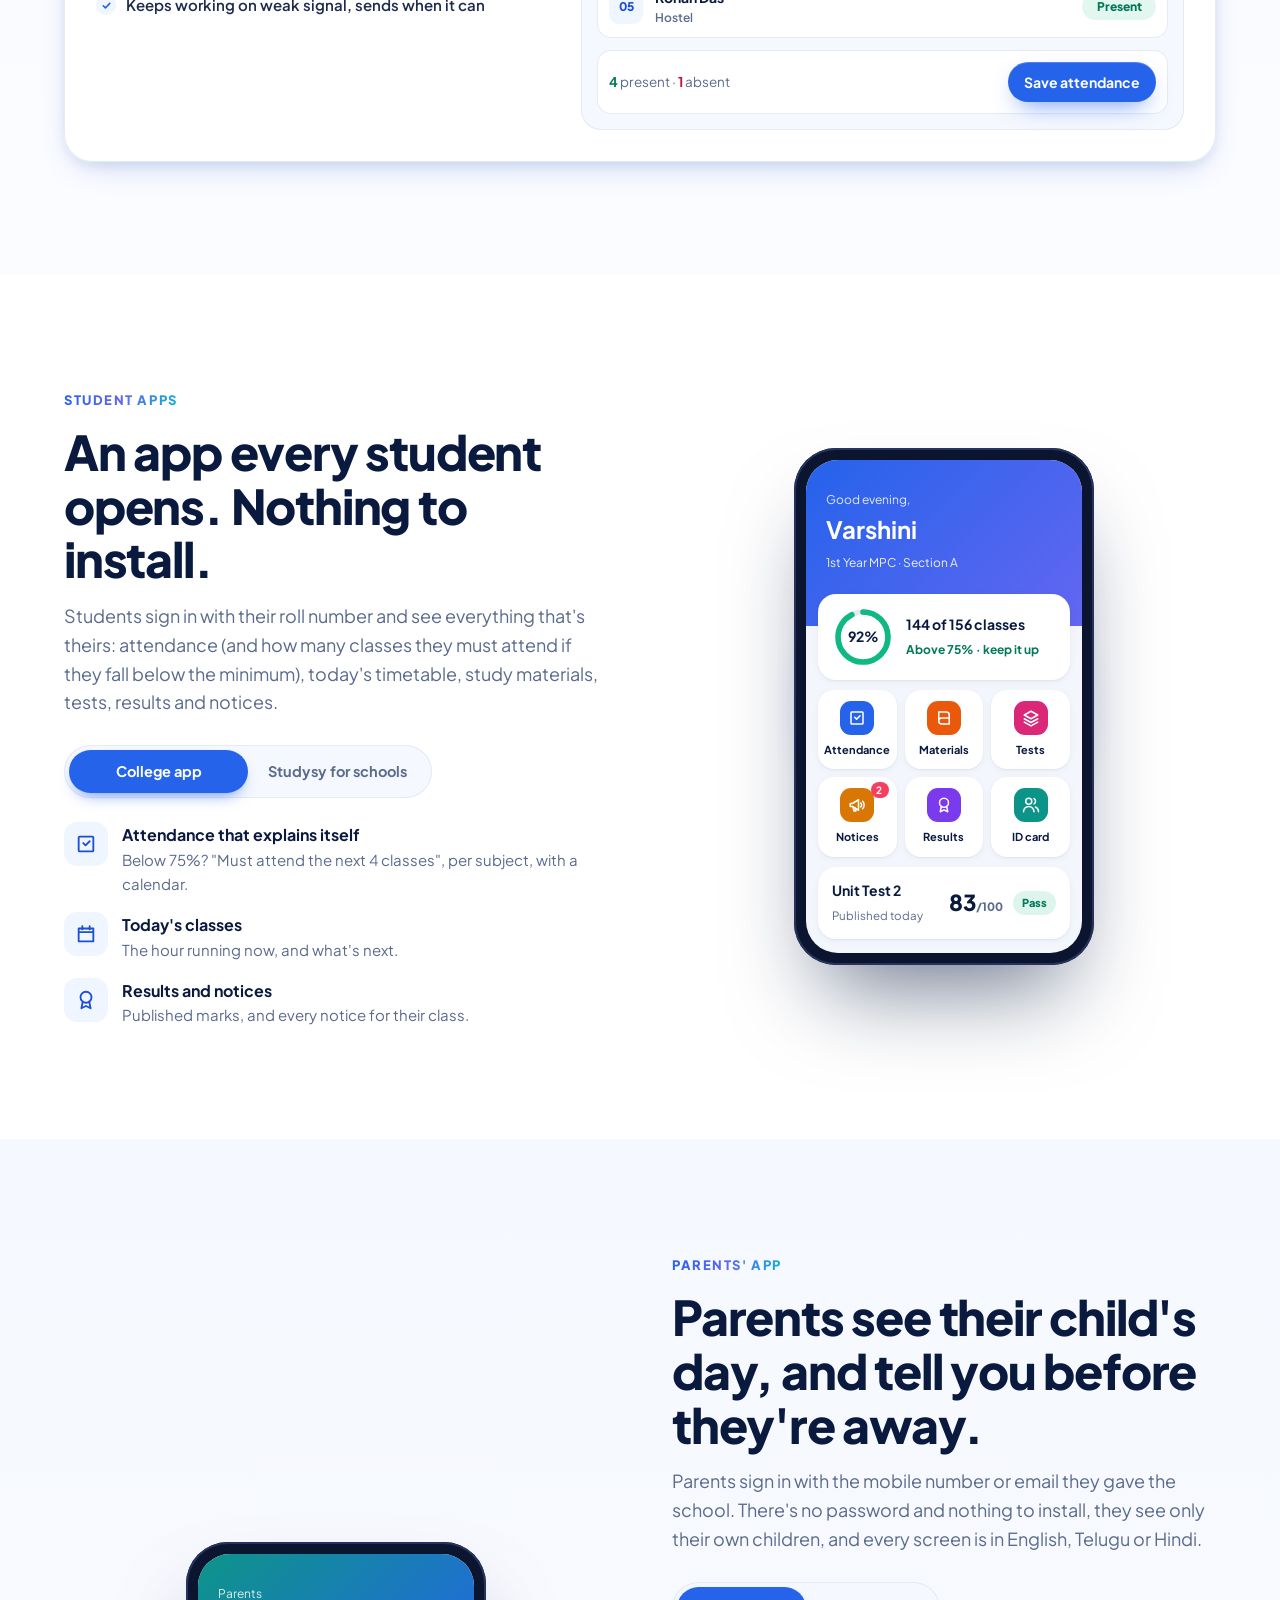
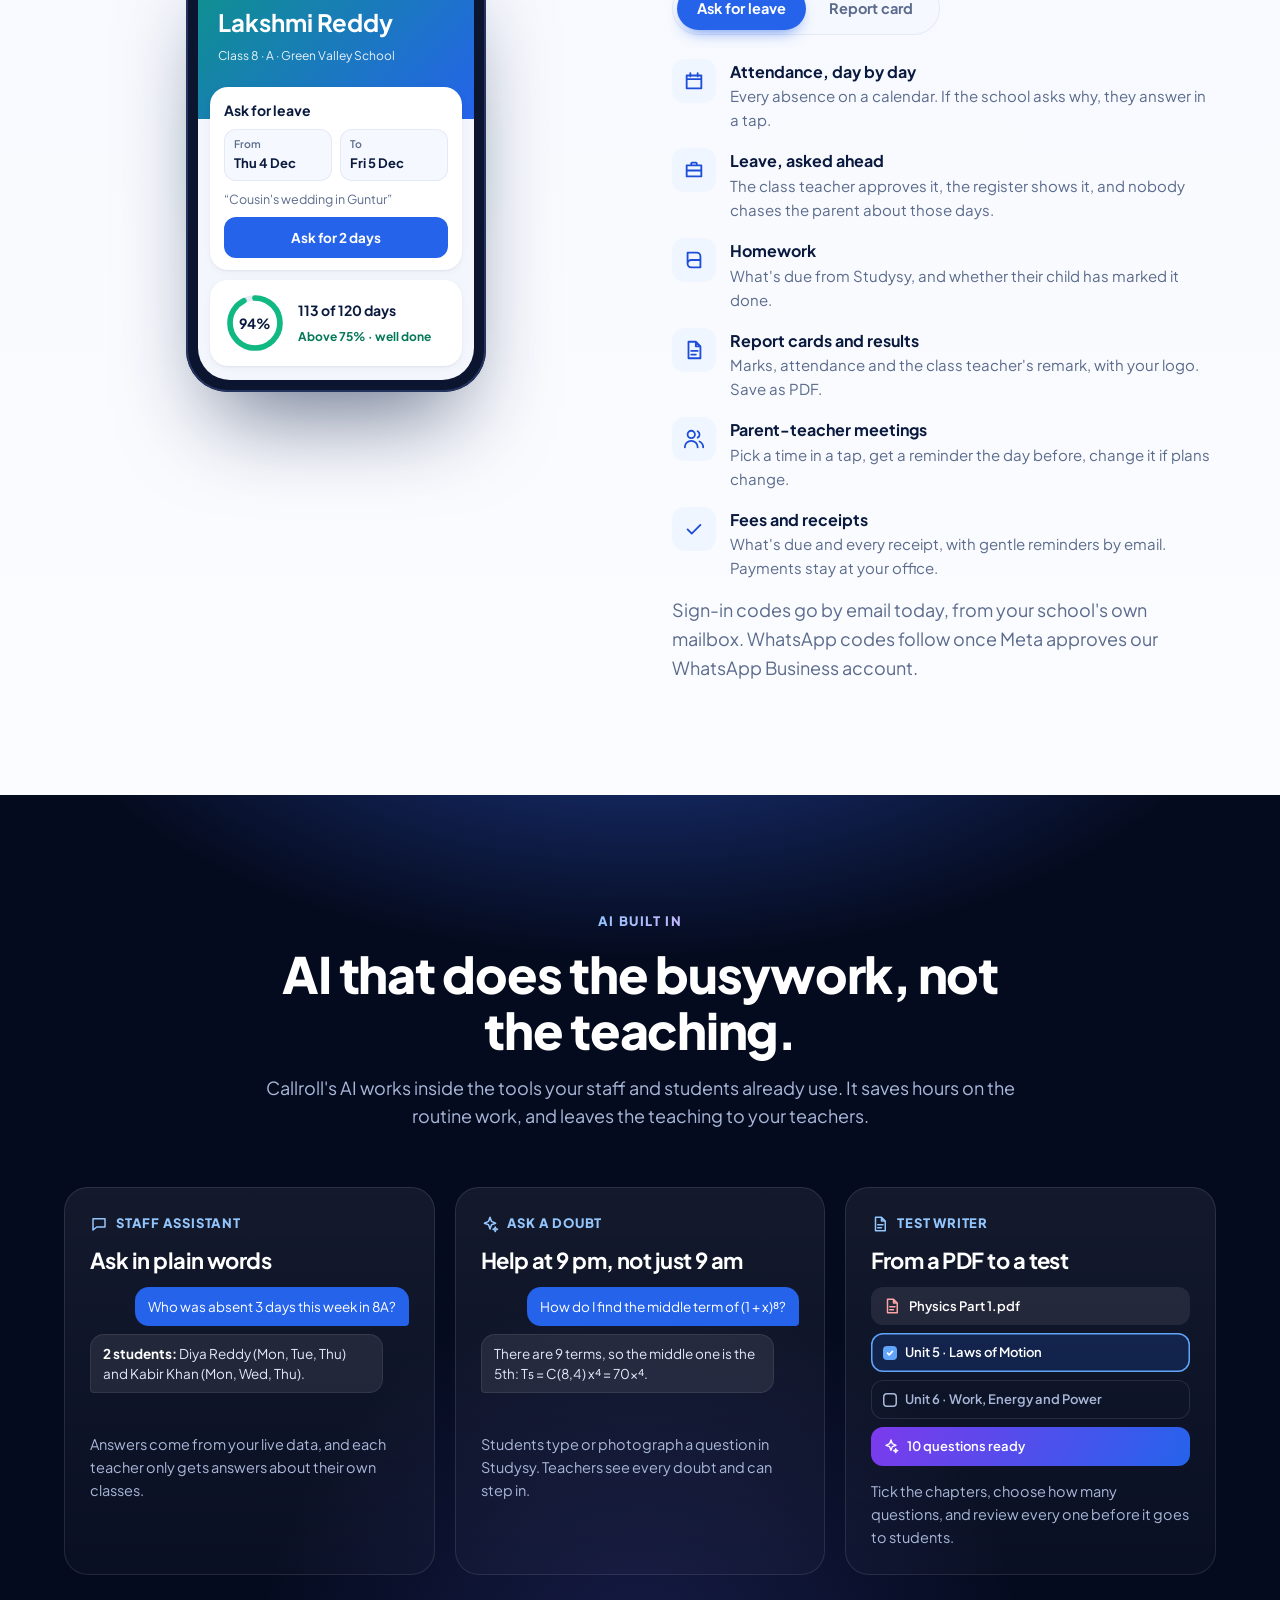
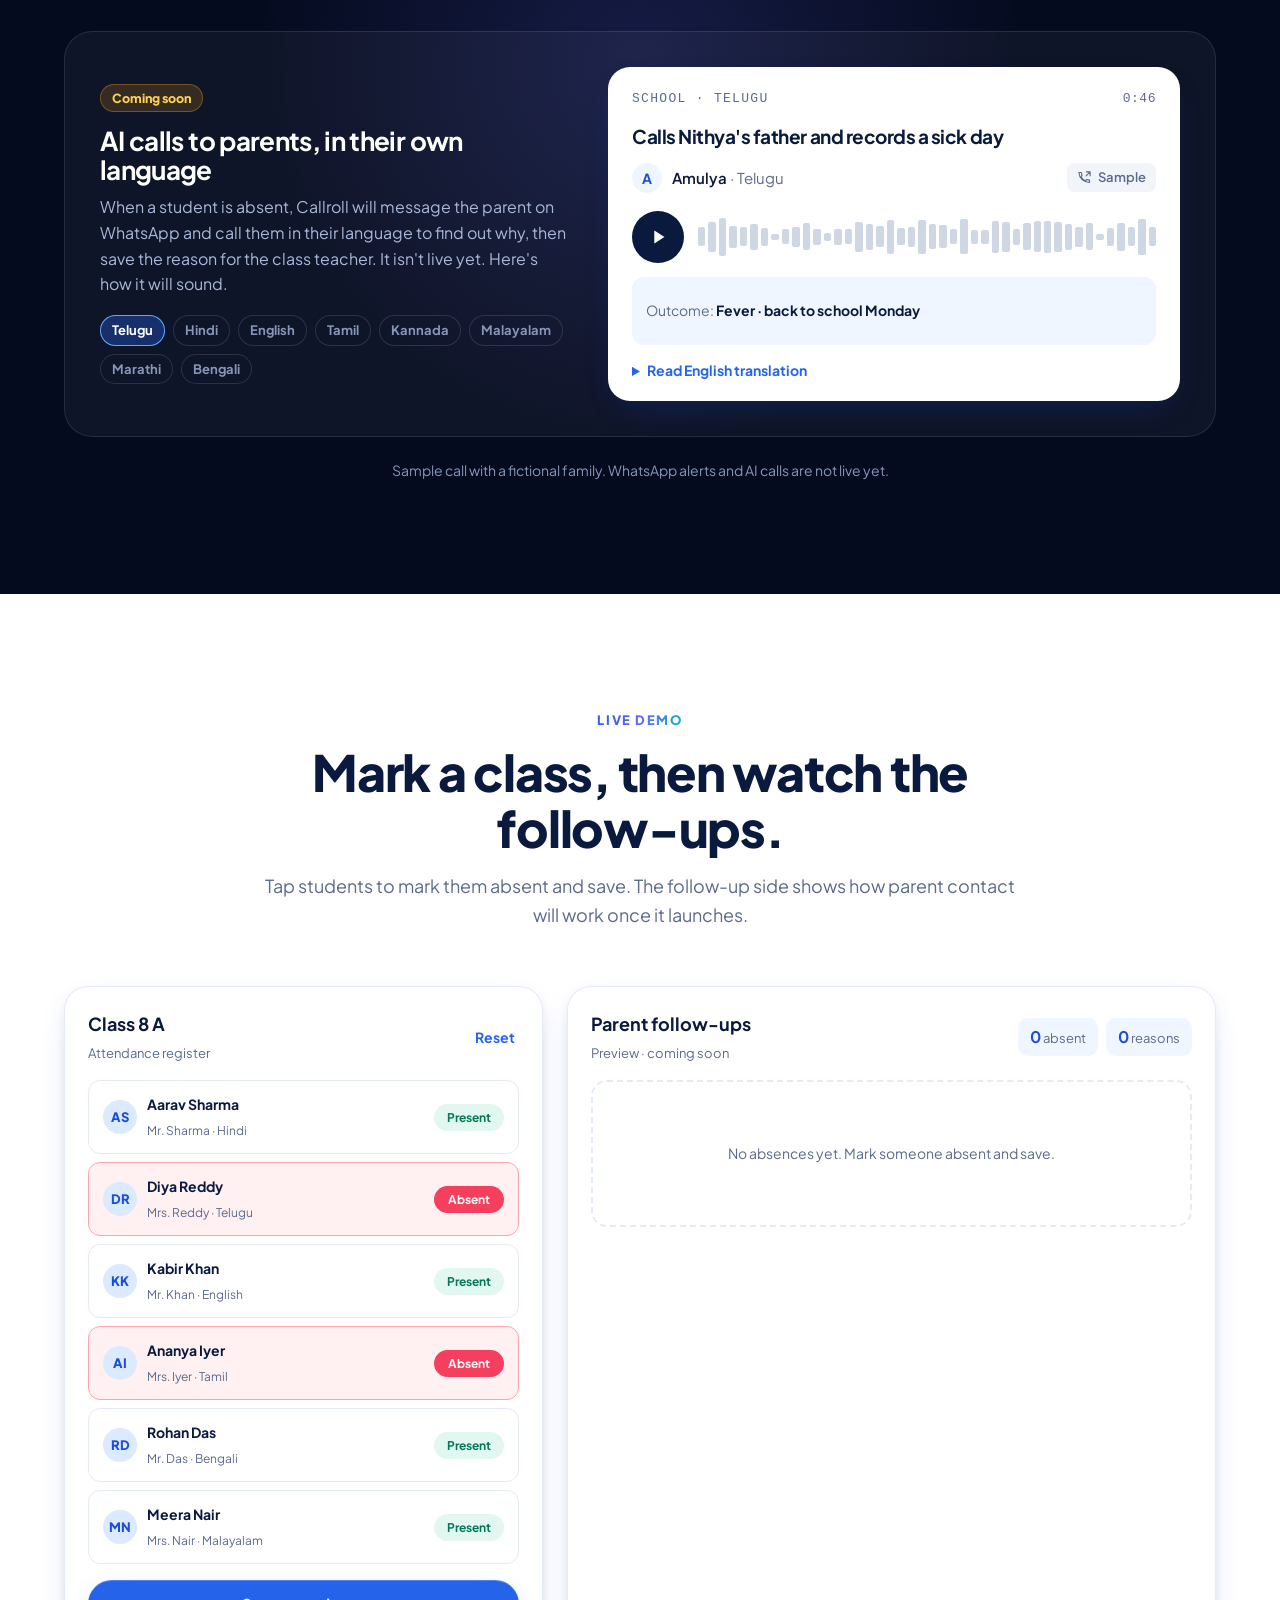
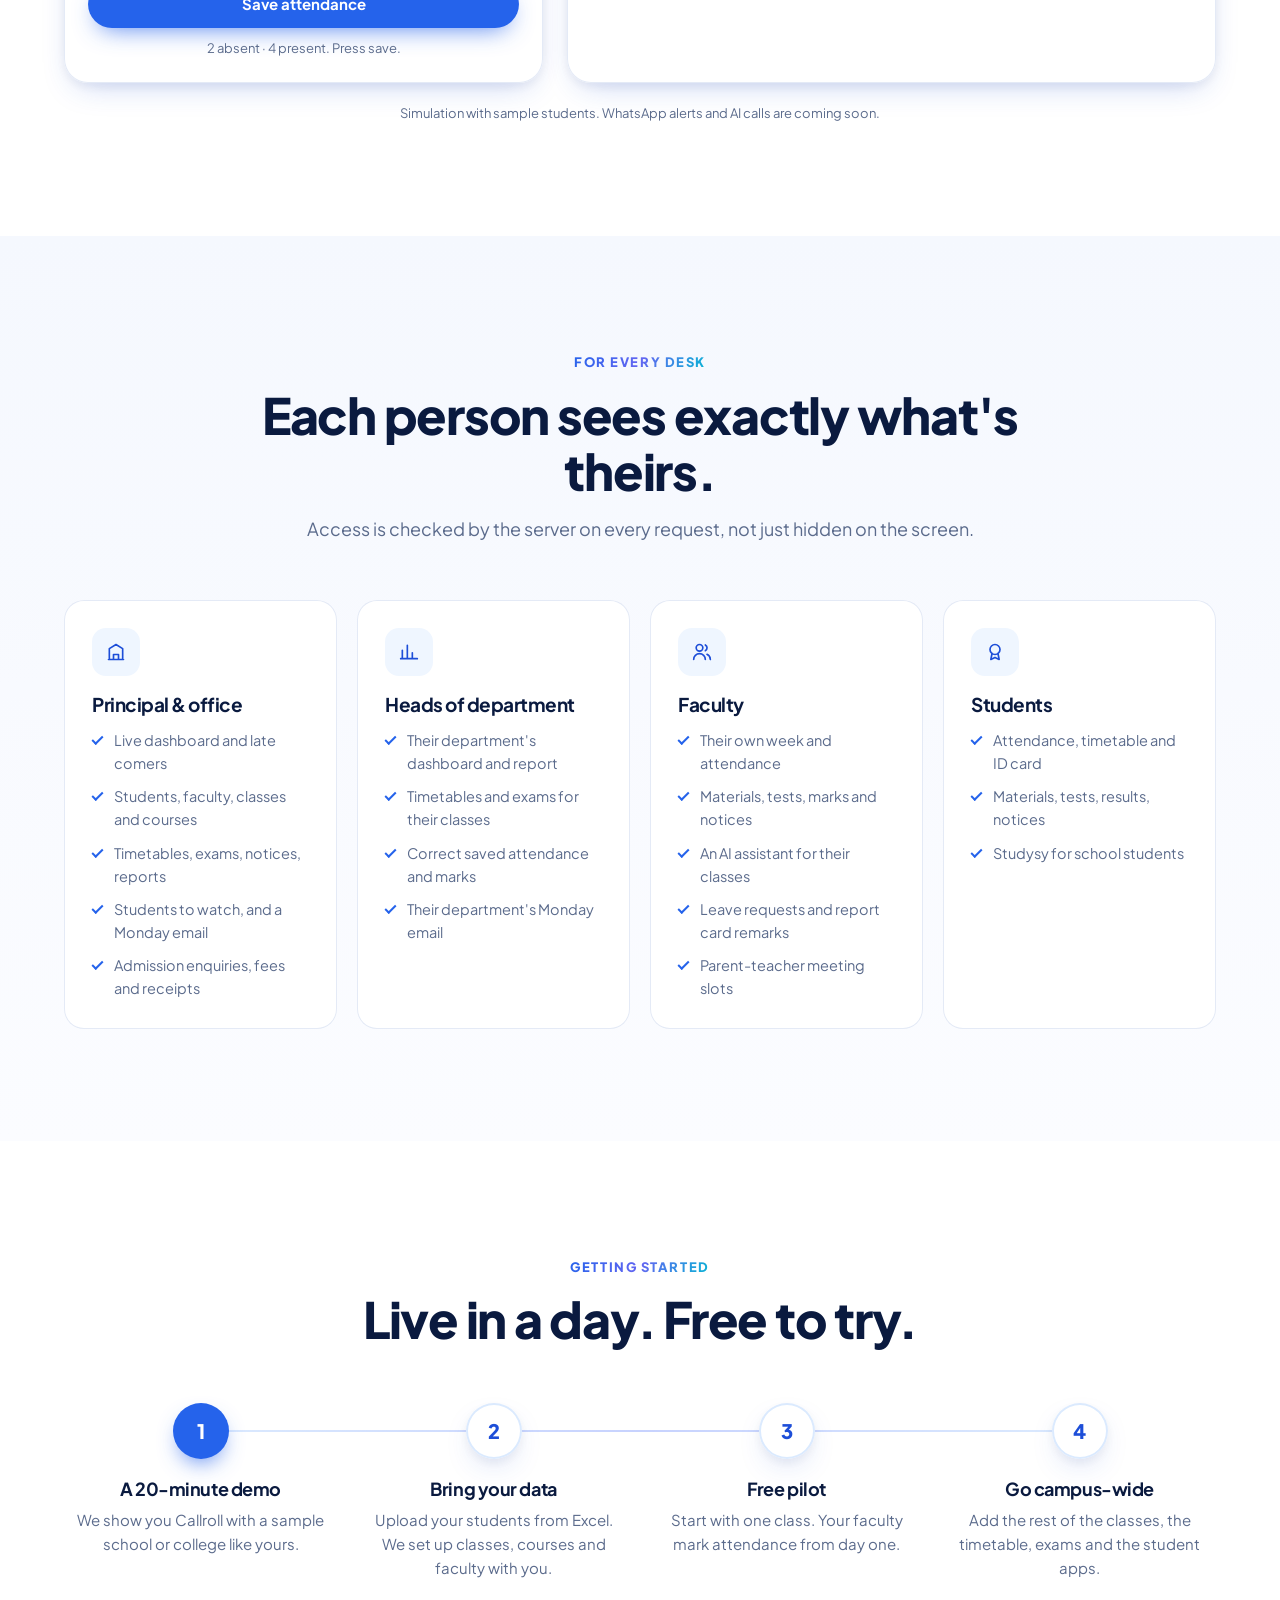
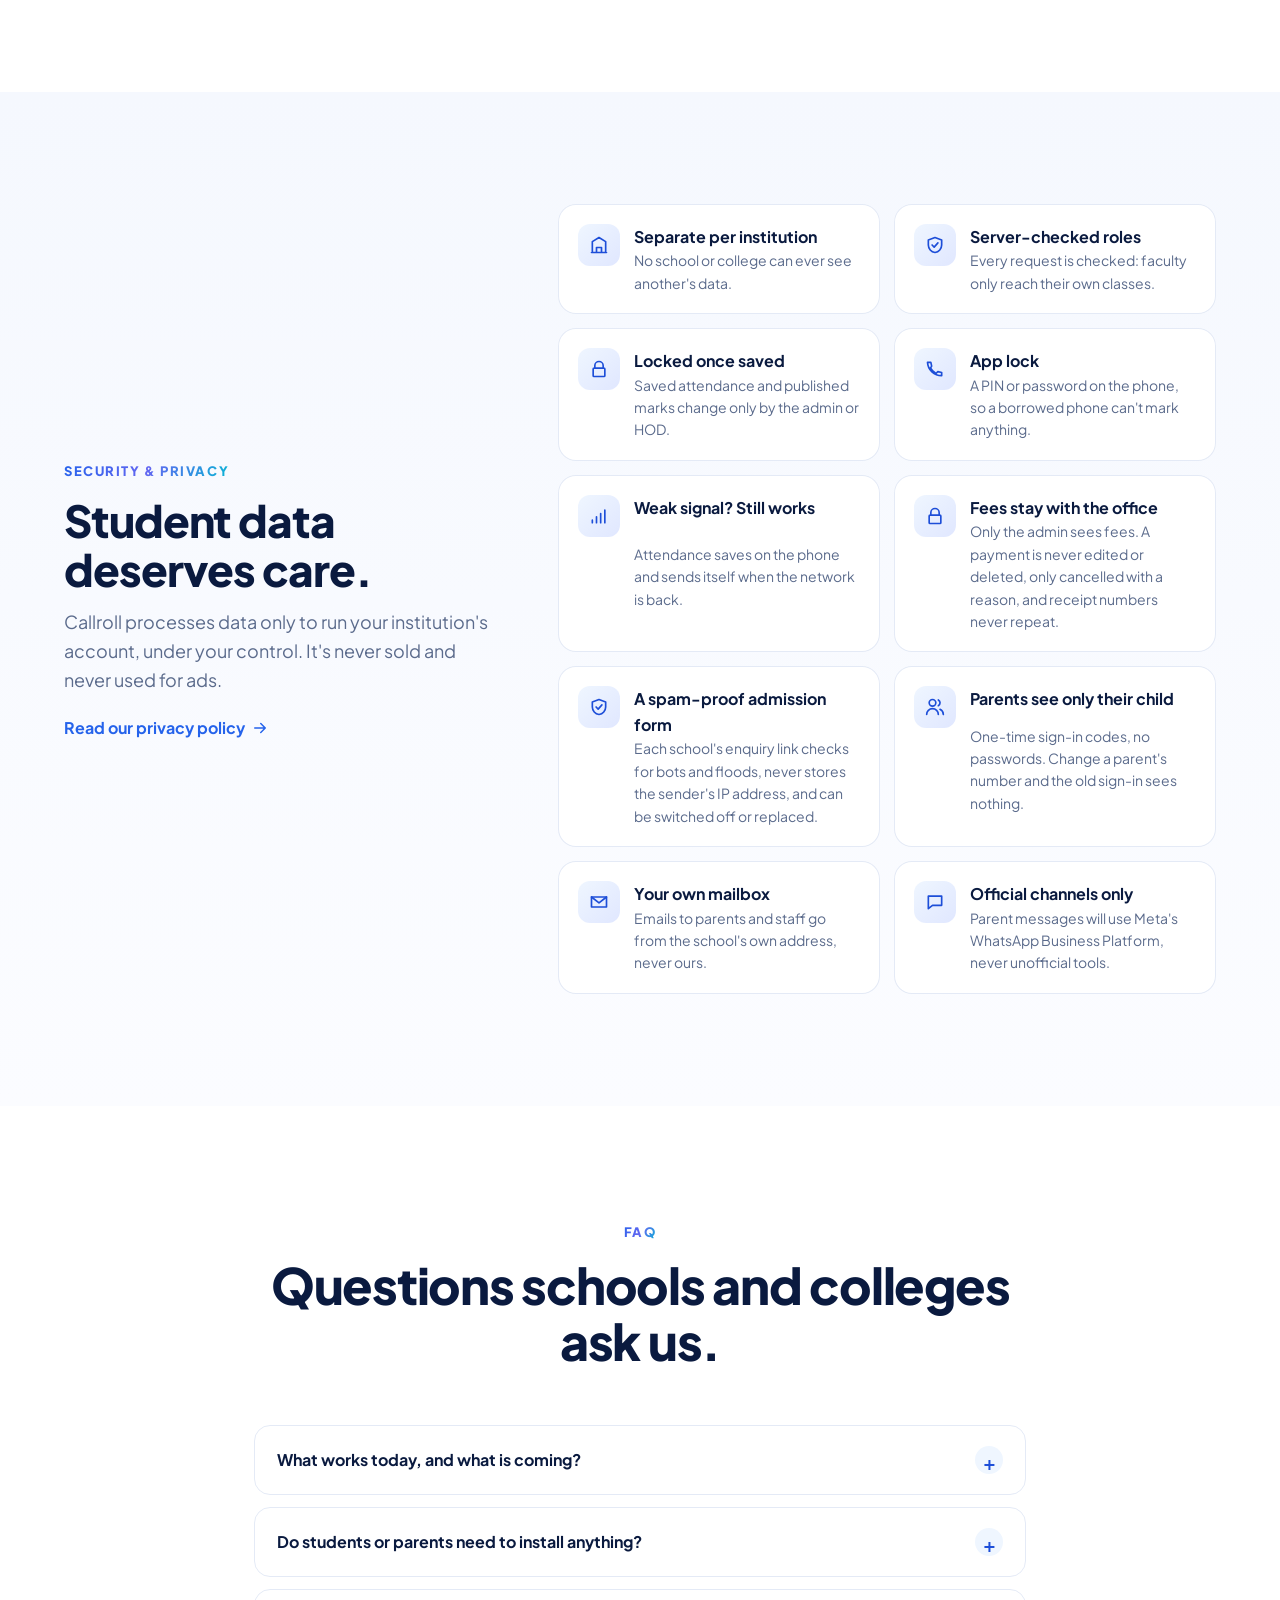
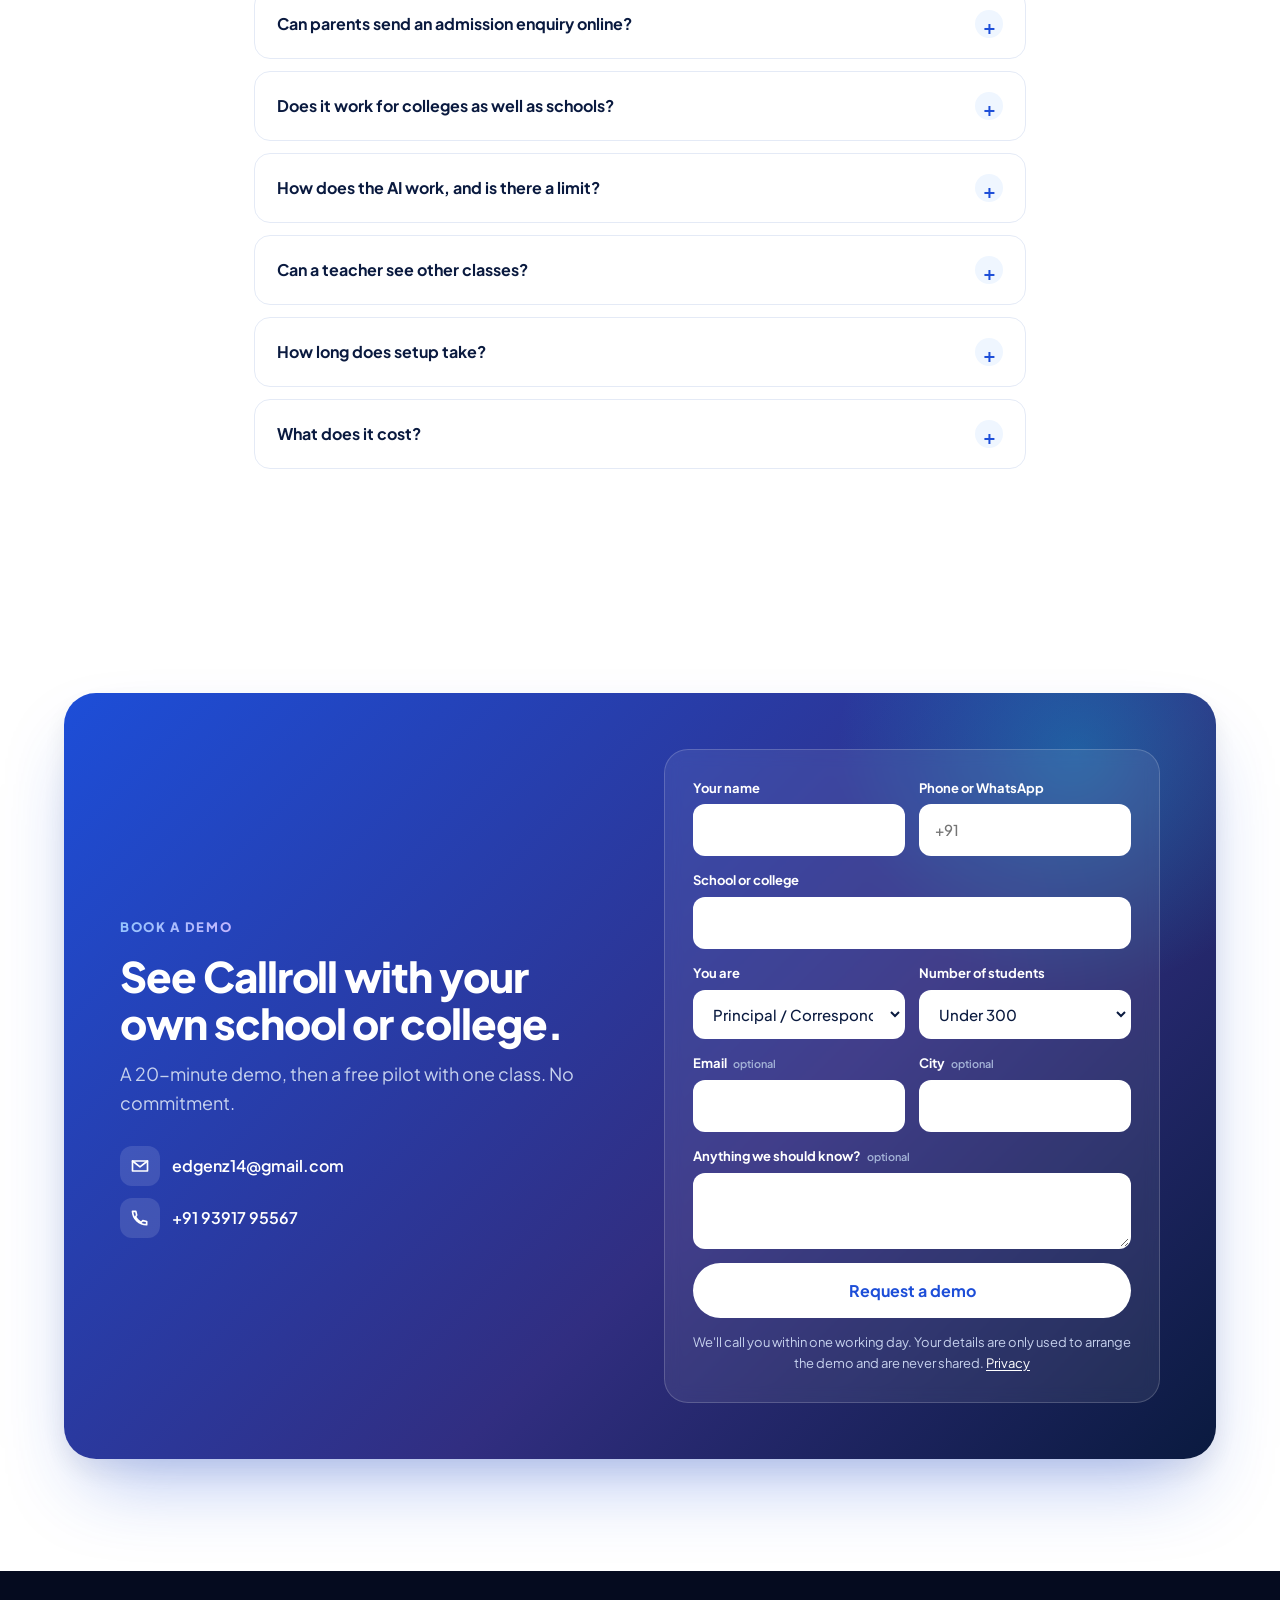
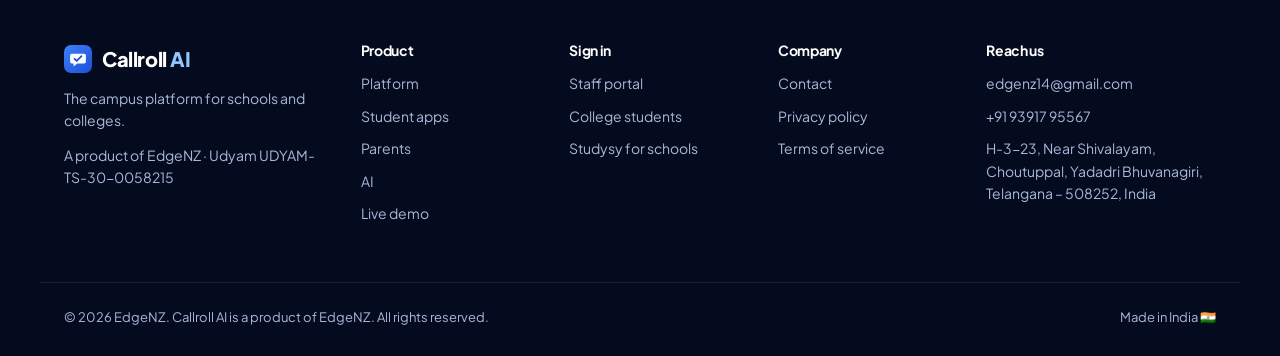
==== commit 9a7920b9: "Add admissions enquiries, homework in the parents' app, and bring the website up to date Admissions:" ====
--- a/index.html
+++ b/index.html
@@ -642,7 +642,7 @@
     <div class="students-copy reveal">
       <span class="kicker">Parents' app</span>
       <h2>Parents see their child's day, and tell you before they're away.</h2>
-      <p>Parents sign in with the mobile number or email they gave the school. There's no password and nothing to install, and they see only their own children.</p>
+      <p>Parents sign in with the mobile number or email they gave the school. There's no password and nothing to install, they see only their own children, and every screen is in English, Telugu or Hindi.</p>
 
       <div class="switch pswitch" role="tablist" aria-label="Parents' app">
         <button role="tab" aria-selected="true" class="is-on" data-pview="leave">Ask for leave</button>
@@ -653,8 +653,10 @@
       <ul class="app-points">
         <li><svg><use href="#i-calendar"/></svg><span><b>Attendance, day by day</b>Every absence on a calendar. If the school asks why, they answer in a tap.</span></li>
         <li><svg><use href="#i-suitcase"/></svg><span><b>Leave, asked ahead</b>The class teacher approves it, the register shows it, and nobody chases the parent about those days.</span></li>
-        <li><svg><use href="#i-file"/></svg><span><b>Report cards</b>Marks, attendance and the class teacher's remark, with your logo. Save as PDF.</span></li>
-        <li><svg><use href="#i-megaphone"/></svg><span><b>Results and notices</b>Published marks and test scores, and your notices.</span></li>
+        <li><svg><use href="#i-book"/></svg><span><b>Homework</b>What's due from Studysy, and whether their child has marked it done.</span></li>
+        <li><svg><use href="#i-file"/></svg><span><b>Report cards and results</b>Marks, attendance and the class teacher's remark, with your logo. Save as PDF.</span></li>
+        <li><svg><use href="#i-users"/></svg><span><b>Parent-teacher meetings</b>Pick a time in a tap, get a reminder the day before, change it if plans change.</span></li>
+        <li><svg><use href="#i-check"/></svg><span><b>Fees and receipts</b>What's due and every receipt, with gentle reminders by email. Payments stay at your office.</span></li>
       </ul>
       <p class="fine">Sign-in codes go by email today, from your school's own mailbox. WhatsApp codes follow once Meta approves our WhatsApp Business account.</p>
     </div>
@@ -775,6 +777,7 @@
           <li>Students, faculty, classes and courses</li>
           <li>Timetables, exams, notices, reports</li>
           <li>Students to watch, and a Monday email</li>
+          <li>Admission enquiries, fees and receipts</li>
         </ul>
       </article>
       <article class="role reveal spot">
@@ -795,6 +798,7 @@
           <li>Materials, tests, marks and notices</li>
           <li>An AI assistant for their classes</li>
           <li>Leave requests and report card remarks</li>
+          <li>Parent-teacher meeting slots</li>
         </ul>
       </article>
       <article class="role reveal spot">
@@ -841,6 +845,8 @@
       <li class="reveal"><span class="tg-icon"><svg><use href="#i-lock"/></svg></span><b>Locked once saved</b><small>Saved attendance and published marks change only by the admin or HOD.</small></li>
       <li class="reveal"><span class="tg-icon"><svg><use href="#i-phone"/></svg></span><b>App lock</b><small>A PIN or password on the phone, so a borrowed phone can't mark anything.</small></li>
       <li class="reveal"><span class="tg-icon"><svg><use href="#i-signal"/></svg></span><b>Weak signal? Still works</b><small>Attendance saves on the phone and sends itself when the network is back.</small></li>
+      <li class="reveal"><span class="tg-icon"><svg><use href="#i-lock"/></svg></span><b>Fees stay with the office</b><small>Only the admin sees fees. A payment is never edited or deleted, only cancelled with a reason, and receipt numbers never repeat.</small></li>
+      <li class="reveal"><span class="tg-icon"><svg><use href="#i-shield"/></svg></span><b>A spam-proof admission form</b><small>Each school's enquiry link checks for bots and floods, never stores the sender's IP address, and can be switched off or replaced.</small></li>
       <li class="reveal"><span class="tg-icon"><svg><use href="#i-users"/></svg></span><b>Parents see only their child</b><small>One-time sign-in codes, no passwords. Change a parent's number and the old sign-in sees nothing.</small></li>
       <li class="reveal"><span class="tg-icon"><svg><use href="#i-mail"/></svg></span><b>Your own mailbox</b><small>Emails to parents and staff go from the school's own address, never ours.</small></li>
       <li class="reveal"><span class="tg-icon"><svg><use href="#i-chat"/></svg></span><b>Official channels only</b><small>Parent messages will use Meta's WhatsApp Business Platform, never unofficial tools.</small></li>
@@ -859,11 +865,15 @@
     <div class="faq reveal">
       <details>
         <summary>What works today, and what is coming?</summary>
-        <p>Available today: attendance for schools and colleges, timetables and classroom QR panels, reports and the monthly register, Excel import, study materials, tests and quizzes with AI question writing, marks and results with printable report cards, notices, leave requests, students to watch with a Monday summary email, the college student app, Studysy for school students, the parents' app, emails to parents from your own mailbox, and the AI assistant for staff. Coming soon: WhatsApp alerts and replies from parents, then AI voice calls, and parent-teacher meetings.</p>
+        <p>Available today: attendance for schools and colleges, timetables and classroom QR panels, reports and the monthly register, Excel import, study materials, tests and quizzes with AI question writing, marks and results with printable report cards, notices, leave requests, students to watch with a Monday summary email, parent-teacher meeting bookings, fees with receipts and reminders, an admissions enquiry form with follow-ups, the college student app, Studysy for school students, the parents' app in English, Telugu and Hindi (with homework, meetings and fees), emails to parents from your own mailbox, and the AI assistant for staff. Coming soon: WhatsApp alerts and replies from parents, then AI voice calls. Online fee payment isn't offered: payments stay with your office.</p>
       </details>
       <details>
         <summary>Do students or parents need to install anything?</summary>
         <p>No. Students and parents open their apps in the browser on any phone, and can add them to the home screen. Parents sign in with a one-time code instead of a password. When WhatsApp follow-ups launch, parents will get a normal WhatsApp message.</p>
+      </details>
+      <details>
+        <summary>Can parents send an admission enquiry online?</summary>
+        <p>Yes. Each school gets its own enquiry link and a QR code to print on a banner. Parents fill it in English, Telugu or Hindi, and the office follows each enquiry up (called, visit booked, admitted) with notes and reminders. An admitted child becomes a student in one step.</p>
       </details>
       <details>
         <summary>Does it work for colleges as well as schools?</summary>
